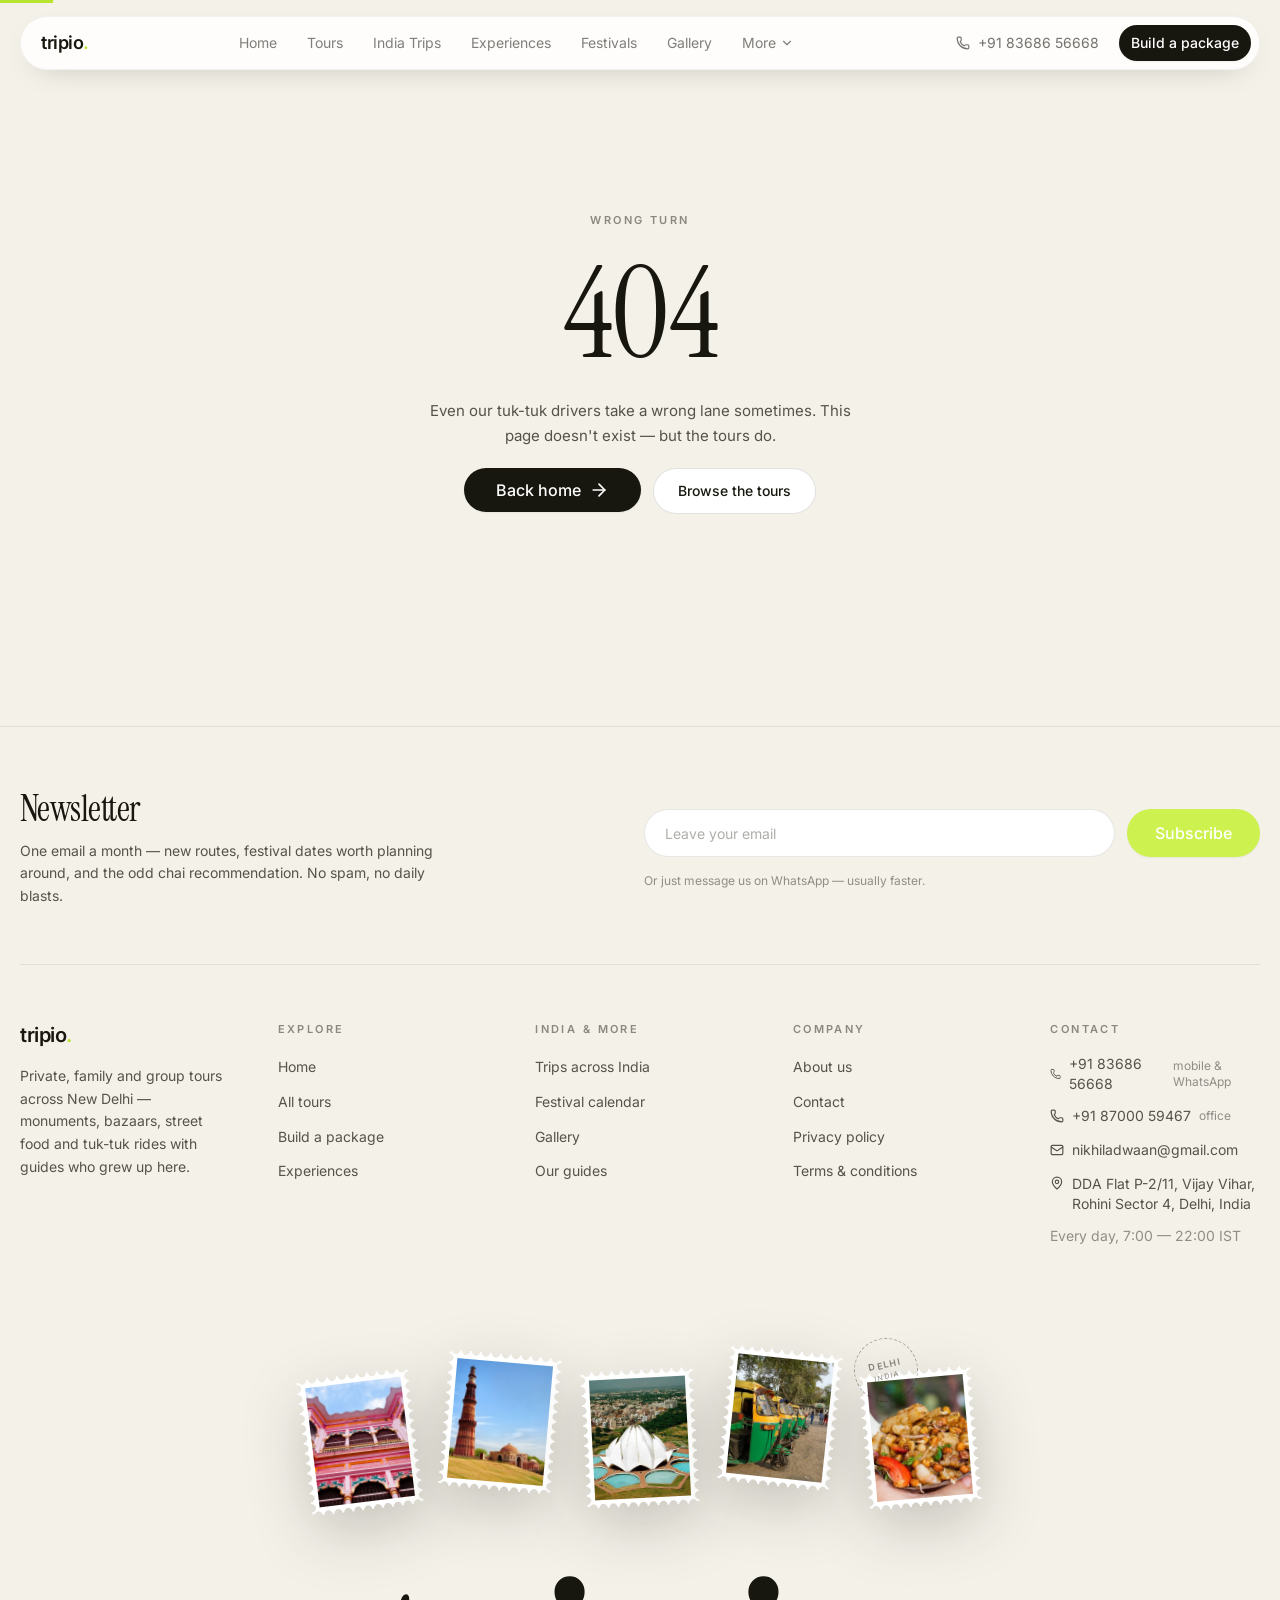
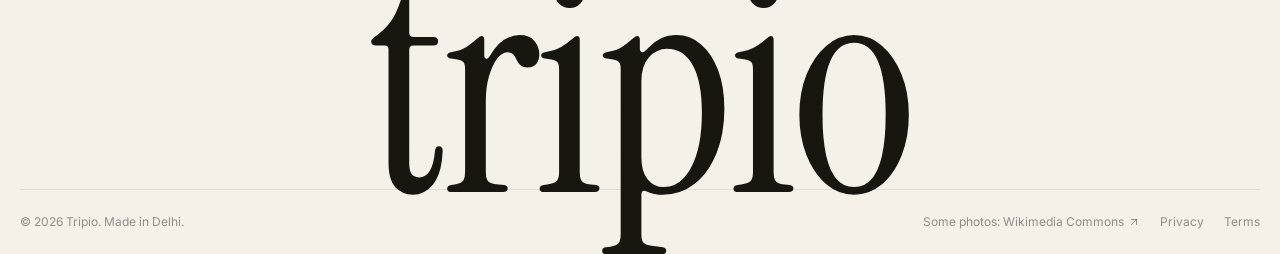
==== index.html @ 0447c82b "Deploy 2026-11-09 18:26" ====
<!doctype html>
<html lang="en">
  <head>
    <meta charset="UTF-8" />
    <link rel="icon" href="/favicon.ico" />
    <meta
      name="viewport"
      content="width=device-width, initial-scale=1.0, maximum-scale=1.0, user-scalable=no, viewport-fit=cover"
    />
    <meta name="theme-color" content="#f4f1e9" />
    <meta
      name="description"
      content="Tripio — Delhi tours, walking tours, street food crawls and tuk-tuk rides with local guides. Build your own package and book a guide for New Delhi."
    />
    <title>Tripio — Delhi Tours, Guides & Tuk-Tuk Rides</title>
    <script type="module" crossorigin src="/assets/index-ZAX_zfXi.js"></script>
    <link rel="stylesheet" crossorigin href="/assets/index-BX2Y0q62.css">
  </head>
  <body>
    <div id="root"></div>
  </body>
</html>
---- assets/index-BX2Y0q62.css ----
@font-face{font-family:Instrument Serif;font-style:normal;font-display:swap;font-weight:400;src:url(/assets/instrument-serif-latin-ext-400-normal-C2je3j2s.woff2)format("woff2"),url(/assets/instrument-serif-latin-ext-400-normal-CFCUzsTy.woff)format("woff");unicode-range:U+100-2BA,U+2BD-2C5,U+2C7-2CC,U+2CE-2D7,U+2DD-2FF,U+304,U+308,U+329,U+1D00-1DBF,U+1E00-1E9F,U+1EF2-1EFF,U+2020,U+20A0-20AB,U+20AD-20C0,U+2113,U+2C60-2C7F,U+A720-A7FF}@font-face{font-family:Instrument Serif;font-style:normal;font-display:swap;font-weight:400;src:url(/assets/instrument-serif-latin-400-normal-DnYpCC2O.woff2)format("woff2"),url(/assets/instrument-serif-latin-400-normal-BVbkICAY.woff)format("woff");unicode-range:U+??,U+131,U+152-153,U+2BB-2BC,U+2C6,U+2DA,U+2DC,U+304,U+308,U+329,U+2000-206F,U+20AC,U+2122,U+2191,U+2193,U+2212,U+2215,U+FEFF,U+FFFD}@font-face{font-family:Instrument Serif;font-style:italic;font-display:swap;font-weight:400;src:url(/assets/instrument-serif-latin-ext-400-italic-C9HzH3YL.woff2)format("woff2"),url(/assets/instrument-serif-latin-ext-400-italic-D7-lnxEk.woff)format("woff");unicode-range:U+100-2BA,U+2BD-2C5,U+2C7-2CC,U+2CE-2D7,U+2DD-2FF,U+304,U+308,U+329,U+1D00-1DBF,U+1E00-1E9F,U+1EF2-1EFF,U+2020,U+20A0-20AB,U+20AD-20C0,U+2113,U+2C60-2C7F,U+A720-A7FF}@font-face{font-family:Instrument Serif;font-style:italic;font-display:swap;font-weight:400;src:url(/assets/instrument-serif-latin-400-italic-DKMiL14s.woff2)format("woff2"),url(/assets/instrument-serif-latin-400-italic-u__WvvIK.woff)format("woff");unicode-range:U+??,U+131,U+152-153,U+2BB-2BC,U+2C6,U+2DA,U+2DC,U+304,U+308,U+329,U+2000-206F,U+20AC,U+2122,U+2191,U+2193,U+2212,U+2215,U+FEFF,U+FFFD}@font-face{font-family:Inter Variable;font-style:normal;font-display:swap;font-weight:100 900;src:url(/assets/inter-cyrillic-ext-wght-normal-BOeWTOD4.woff2)format("woff2-variations");unicode-range:U+460-52F,U+1C80-1C8A,U+20B4,U+2DE0-2DFF,U+A640-A69F,U+FE2E-FE2F}@font-face{font-family:Inter Variable;font-style:normal;font-display:swap;font-weight:100 900;src:url(/assets/inter-cyrillic-wght-normal-DqGufNeO.woff2)format("woff2-variations");unicode-range:U+301,U+400-45F,U+490-491,U+4B0-4B1,U+2116}@font-face{font-family:Inter Variable;font-style:normal;font-display:swap;font-weight:100 900;src:url(/assets/inter-greek-ext-wght-normal-DlzME5K_.woff2)format("woff2-variations");unicode-range:U+1F??}@font-face{font-family:Inter Variable;font-style:normal;font-display:swap;font-weight:100 900;src:url(/assets/inter-greek-wght-normal-CkhJZR-_.woff2)format("woff2-variations");unicode-range:U+370-377,U+37A-37F,U+384-38A,U+38C,U+38E-3A1,U+3A3-3FF}@font-face{font-family:Inter Variable;font-style:normal;font-display:swap;font-weight:100 900;src:url(/assets/inter-vietnamese-wght-normal-CBcvBZtf.woff2)format("woff2-variations");unicode-range:U+102-103,U+110-111,U+128-129,U+168-169,U+1A0-1A1,U+1AF-1B0,U+300-301,U+303-304,U+308-309,U+323,U+329,U+1EA0-1EF9,U+20AB}@font-face{font-family:Inter Variable;font-style:normal;font-display:swap;font-weight:100 900;src:url(/assets/inter-latin-ext-wght-normal-DO1Apj_S.woff2)format("woff2-variations");unicode-range:U+100-2BA,U+2BD-2C5,U+2C7-2CC,U+2CE-2D7,U+2DD-2FF,U+304,U+308,U+329,U+1D00-1DBF,U+1E00-1E9F,U+1EF2-1EFF,U+2020,U+20A0-20AB,U+20AD-20C0,U+2113,U+2C60-2C7F,U+A720-A7FF}@font-face{font-family:Inter Variable;font-style:normal;font-display:swap;font-weight:100 900;src:url(/assets/inter-latin-wght-normal-Dx4kXJAl.woff2)format("woff2-variations");unicode-range:U+??,U+131,U+152-153,U+2BB-2BC,U+2C6,U+2DA,U+2DC,U+304,U+308,U+329,U+2000-206F,U+20AC,U+2122,U+2191,U+2193,U+2212,U+2215,U+FEFF,U+FFFD}@layer properties{@supports (((-webkit-hyphens:none)) and (not (margin-trim:inline))) or ((-moz-orient:inline) and (not (color:rgb(from red r g b)))){*,:before,:after,::backdrop{--tw-translate-x:0;--tw-translate-y:0;--tw-translate-z:0;--tw-scale-x:1;--tw-scale-y:1;--tw-scale-z:1;--tw-rotate-x:initial;--tw-rotate-y:initial;--tw-rotate-z:initial;--tw-skew-x:initial;--tw-skew-y:initial;--tw-scroll-snap-strictness:proximity;--tw-divide-y-reverse:0;--tw-border-style:solid;--tw-gradient-position:initial;--tw-gradient-from:#0000;--tw-gradient-via:#0000;--tw-gradient-to:#0000;--tw-gradient-stops:initial;--tw-gradient-via-stops:initial;--tw-gradient-from-position:0%;--tw-gradient-via-position:50%;--tw-gradient-to-position:100%;--tw-leading:initial;--tw-font-weight:initial;--tw-tracking:initial;--tw-ordinal:initial;--tw-slashed-zero:initial;--tw-numeric-figure:initial;--tw-numeric-spacing:initial;--tw-numeric-fraction:initial;--tw-shadow:0 0 #0000;--tw-shadow-color:initial;--tw-shadow-alpha:100%;--tw-inset-shadow:0 0 #0000;--tw-inset-shadow-color:initial;--tw-inset-shadow-alpha:100%;--tw-ring-color:initial;--tw-ring-shadow:0 0 #0000;--tw-inset-ring-color:initial;--tw-inset-ring-shadow:0 0 #0000;--tw-ring-inset:initial;--tw-ring-offset-width:0px;--tw-ring-offset-color:#fff;--tw-ring-offset-shadow:0 0 #0000;--tw-outline-style:solid;--tw-blur:initial;--tw-brightness:initial;--tw-contrast:initial;--tw-grayscale:initial;--tw-hue-rotate:initial;--tw-invert:initial;--tw-opacity:initial;--tw-saturate:initial;--tw-sepia:initial;--tw-drop-shadow:initial;--tw-drop-shadow-color:initial;--tw-drop-shadow-alpha:100%;--tw-drop-shadow-size:initial;--tw-backdrop-blur:initial;--tw-backdrop-brightness:initial;--tw-backdrop-contrast:initial;--tw-backdrop-grayscale:initial;--tw-backdrop-hue-rotate:initial;--tw-backdrop-invert:initial;--tw-backdrop-opacity:initial;--tw-backdrop-saturate:initial;--tw-backdrop-sepia:initial;--tw-duration:initial;--tw-ease:initial;--tw-text-shadow-color:initial;--tw-text-shadow-alpha:100%}}}@layer theme{:root,:host{--font-sans:"Inter Variable", Inter, ui-sans-serif, system-ui, sans-serif;--font-mono:ui-monospace, SFMono-Regular, Menlo, Monaco, Consolas, "Liberation Mono", "Courier New", monospace;--color-red-500:oklch(63.7% .237 25.331);--color-black:#000;--color-white:#fff;--spacing:.25rem;--container-xs:20rem;--container-sm:24rem;--container-md:28rem;--container-xl:36rem;--container-2xl:42rem;--container-3xl:48rem;--container-4xl:56rem;--container-5xl:64rem;--container-6xl:72rem;--container-7xl:80rem;--text-xs:.75rem;--text-xs--line-height:calc(1 / .75);--text-sm:.875rem;--text-sm--line-height:calc(1.25 / .875);--text-base:1rem;--text-base--line-height:calc(1.5 / 1);--text-lg:1.125rem;--text-lg--line-height:calc(1.75 / 1.125);--text-xl:1.25rem;--text-xl--line-height:calc(1.75 / 1.25);--text-2xl:1.5rem;--text-2xl--line-height:calc(2 / 1.5);--text-3xl:1.875rem;--text-3xl--line-height:calc(2.25 / 1.875);--text-4xl:2.25rem;--text-4xl--line-height:calc(2.5 / 2.25);--text-5xl:3rem;--text-5xl--line-height:1;--text-6xl:3.75rem;--text-6xl--line-height:1;--font-weight-medium:500;--font-weight-semibold:600;--font-weight-bold:700;--tracking-tight:-.025em;--tracking-wide:.025em;--tracking-wider:.05em;--tracking-widest:.1em;--leading-tight:1.25;--leading-snug:1.375;--leading-relaxed:1.625;--radius-sm:.25rem;--radius-md:.375rem;--radius-lg:.5rem;--radius-xl:.75rem;--radius-2xl:1rem;--radius-3xl:1.5rem;--drop-shadow-sm:0 1px 2px #00000026;--ease-out:cubic-bezier(0, 0, .2, 1);--animate-spin:spin 1s linear infinite;--blur-sm:8px;--blur-md:12px;--default-transition-duration:.15s;--default-transition-timing-function:cubic-bezier(.4, 0, .2, 1);--default-font-family:var(--font-sans);--default-mono-font-family:var(--font-mono);--font-display:"Instrument Serif", "Iowan Old Style", Georgia, serif;--color-cream:#f4f1e9;--color-sage:#e7ebd5;--color-sage-deep:#dbe3c2;--color-ink:#17160f;--color-ink-soft:#55534a;--color-background:#fff;--color-foreground:#17160f;--color-primary:#17160f;--color-primary-foreground:#fdfcf8;--color-secondary:#efece1;--color-secondary-foreground:#17160f;--color-destructive:#e5484d;--color-ring:#17160f;--color-smooth-900:#2b2a22;--color-brand:#cdf14f;--color-brand-secondary:#b7e42f;--color-amber:#f2b53c;--color-amber-fg:#241c05;--color-amber-hover:#e5a726;--color-blue:#4c7df0;--color-blue-fg:#fff;--color-blue-hover:#3d6ee2;--color-green:#3ea36a;--color-green-fg:#fff;--color-green-hover:#359059;--shadow-card:0 24px 60px -32px #17160f47}}@layer base{*,:after,:before,::backdrop{box-sizing:border-box;border:0 solid;margin:0;padding:0}::file-selector-button{box-sizing:border-box;border:0 solid;margin:0;padding:0}html,:host{-webkit-text-size-adjust:100%;tab-size:4;line-height:1.5;font-family:var(--default-font-family,-apple-system, BlinkMacSystemFont, "Segoe UI", Roboto, "Helvetica Neue", "Noto Sans", Arial, sans-serif, "Apple Color Emoji", "Segoe UI Emoji", "Segoe UI Symbol", "Noto Color Emoji");font-feature-settings:var(--default-font-feature-settings,normal);font-variation-settings:var(--default-font-variation-settings,normal);-webkit-tap-highlight-color:transparent}hr{height:0;color:inherit;border-top-width:1px}abbr:where([title]){-webkit-text-decoration:underline dotted;text-decoration:underline dotted}h1,h2,h3,h4,h5,h6{font-size:inherit;font-weight:inherit}a{color:inherit;-webkit-text-decoration:inherit;-webkit-text-decoration:inherit;-webkit-text-decoration:inherit;-webkit-text-decoration:inherit;text-decoration:inherit}b,strong{font-weight:bolder}code,kbd,samp,pre{font-family:var(--default-mono-font-family,ui-monospace, SFMono-Regular, Menlo, Monaco, Consolas, "Liberation Mono", "Courier New", monospace);font-feature-settings:var(--default-mono-font-feature-settings,normal);font-variation-settings:var(--default-mono-font-variation-settings,normal);font-size:1em}small{font-size:80%}sub,sup{vertical-align:baseline;font-size:75%;line-height:0;position:relative}sub{bottom:-.25em}sup{top:-.5em}table{text-indent:0;border-color:inherit;border-collapse:collapse}:-moz-focusring:where(:not(iframe)){outline:auto}progress{vertical-align:baseline}summary{display:list-item}ol,ul,menu{list-style:none}img,svg,video,canvas,audio,iframe,embed,object{vertical-align:middle;display:block}img,video{max-width:100%;height:auto}button,input,select,optgroup,textarea{font:inherit;font-feature-settings:inherit;font-variation-settings:inherit;letter-spacing:inherit;color:inherit;opacity:1;background-color:#0000;border-radius:0}::file-selector-button{font:inherit;font-feature-settings:inherit;font-variation-settings:inherit;letter-spacing:inherit;color:inherit;opacity:1;background-color:#0000;border-radius:0}:where(select:is([multiple],[size])) optgroup{font-weight:bolder}:where(select:is([multiple],[size])) optgroup option{padding-inline-start:20px}::file-selector-button{margin-inline-end:4px}::placeholder{opacity:1}@supports (not ((-webkit-appearance:-apple-pay-button))) or (contain-intrinsic-size:1px){::placeholder{color:currentColor}@supports (color:color-mix(in lab, red, red)){::placeholder{color:color-mix(in oklab, currentcolor 50%, transparent)}}}textarea{resize:vertical}::-webkit-search-decoration{-webkit-appearance:none}::-webkit-date-and-time-value{min-height:1lh;text-align:inherit}::-webkit-datetime-edit{display:inline-flex}::-webkit-datetime-edit-fields-wrapper{padding:0}::-webkit-datetime-edit{padding-block:0}::-webkit-datetime-edit-year-field{padding-block:0}::-webkit-datetime-edit-month-field{padding-block:0}::-webkit-datetime-edit-day-field{padding-block:0}::-webkit-datetime-edit-hour-field{padding-block:0}::-webkit-datetime-edit-minute-field{padding-block:0}::-webkit-datetime-edit-second-field{padding-block:0}::-webkit-datetime-edit-millisecond-field{padding-block:0}::-webkit-datetime-edit-meridiem-field{padding-block:0}::-webkit-calendar-picker-indicator{line-height:1}:-moz-ui-invalid{box-shadow:none}button,input:where([type=button],[type=reset],[type=submit]){appearance:button}::file-selector-button{appearance:button}::-webkit-inner-spin-button{height:auto}::-webkit-outer-spin-button{height:auto}[hidden]:where(:not([hidden=until-found])){display:none!important}}@layer components;@layer utilities{.pointer-events-auto{pointer-events:auto}.pointer-events-none{pointer-events:none}.invisible{visibility:hidden}.visible{visibility:visible}.sr-only{clip-path:inset(50%);white-space:nowrap;border-width:0;width:1px;height:1px;margin:-1px;padding:0;position:absolute;overflow:hidden}.absolute{position:absolute}.fixed{position:fixed}.relative{position:relative}.static{position:static}.inset-0{inset:0}.inset-x-0{inset-inline:0}.inset-x-6{inset-inline:calc(var(--spacing) * 6)}.inset-y-0{inset-block:0}.-top-3{top:calc(var(--spacing) * -3)}.-top-4{top:calc(var(--spacing) * -4)}.-top-12{top:calc(var(--spacing) * -12)}.top-0{top:0}.top-1{top:var(--spacing)}.top-1\/2{top:50%}.top-3{top:calc(var(--spacing) * 3)}.top-3\.5{top:calc(var(--spacing) * 3.5)}.top-4{top:calc(var(--spacing) * 4)}.top-5{top:calc(var(--spacing) * 5)}.top-7{top:calc(var(--spacing) * 7)}.top-8{top:calc(var(--spacing) * 8)}.top-full{top:100%}.-right-2{right:calc(var(--spacing) * -2)}.-right-3{right:calc(var(--spacing) * -3)}.-right-6{right:calc(var(--spacing) * -6)}.right-0{right:0}.right-3{right:calc(var(--spacing) * 3)}.right-3\.5{right:calc(var(--spacing) * 3.5)}.right-4{right:calc(var(--spacing) * 4)}.right-5{right:calc(var(--spacing) * 5)}.right-6{right:calc(var(--spacing) * 6)}.right-10{right:calc(var(--spacing) * 10)}.right-\[6\%\]{right:6%}.-bottom-10{bottom:calc(var(--spacing) * -10)}.-bottom-\[0\.18em\]{bottom:-.18em}.bottom-0{bottom:0}.bottom-3{bottom:calc(var(--spacing) * 3)}.bottom-3\.5{bottom:calc(var(--spacing) * 3.5)}.bottom-4{bottom:calc(var(--spacing) * 4)}.bottom-5{bottom:calc(var(--spacing) * 5)}.bottom-6{bottom:calc(var(--spacing) * 6)}.bottom-10{bottom:calc(var(--spacing) * 10)}.bottom-16{bottom:calc(var(--spacing) * 16)}.bottom-24{bottom:calc(var(--spacing) * 24)}.-left-2{left:calc(var(--spacing) * -2)}.-left-\[26px\]{left:-26px}.left-0{left:0}.left-1\/2{left:50%}.left-3{left:calc(var(--spacing) * 3)}.left-3\.5{left:calc(var(--spacing) * 3.5)}.left-4{left:calc(var(--spacing) * 4)}.left-5{left:calc(var(--spacing) * 5)}.left-6{left:calc(var(--spacing) * 6)}.-z-10{z-index:calc(10 * -1)}.z-10{z-index:10}.z-20{z-index:20}.z-30{z-index:30}.z-40{z-index:40}.z-50{z-index:50}.z-\[60\]{z-index:60}.z-\[70\]{z-index:70}.col-span-3{grid-column:span 3/span 3}.container{width:100%}@media (width>=30rem){.container{max-width:30rem}}@media (width>=40rem){.container{max-width:40rem}}@media (width>=48rem){.container{max-width:48rem}}@media (width>=64rem){.container{max-width:64rem}}@media (width>=80rem){.container{max-width:80rem}}@media (width>=96rem){.container{max-width:96rem}}.-mx-3{margin-inline:calc(var(--spacing) * -3)}.-mx-5{margin-inline:calc(var(--spacing) * -5)}.mx-auto{margin-inline:auto}.-mt-4{margin-top:calc(var(--spacing) * -4)}.mt-0\.5{margin-top:calc(var(--spacing) * .5)}.mt-1{margin-top:var(--spacing)}.mt-1\.5{margin-top:calc(var(--spacing) * 1.5)}.mt-2{margin-top:calc(var(--spacing) * 2)}.mt-2\.5{margin-top:calc(var(--spacing) * 2.5)}.mt-3{margin-top:calc(var(--spacing) * 3)}.mt-4{margin-top:calc(var(--spacing) * 4)}.mt-5{margin-top:calc(var(--spacing) * 5)}.mt-6{margin-top:calc(var(--spacing) * 6)}.mt-7{margin-top:calc(var(--spacing) * 7)}.mt-8{margin-top:calc(var(--spacing) * 8)}.mt-10{margin-top:calc(var(--spacing) * 10)}.mt-12{margin-top:calc(var(--spacing) * 12)}.mt-14{margin-top:calc(var(--spacing) * 14)}.mt-20{margin-top:calc(var(--spacing) * 20)}.mt-24{margin-top:calc(var(--spacing) * 24)}.mt-auto{margin-top:auto}.mr-2{margin-right:calc(var(--spacing) * 2)}.-mb-\[0\.18em\]{margin-bottom:-.18em}.mb-5{margin-bottom:calc(var(--spacing) * 5)}.mb-10{margin-bottom:calc(var(--spacing) * 10)}.mb-12{margin-bottom:calc(var(--spacing) * 12)}.ml-1\.5{margin-left:calc(var(--spacing) * 1.5)}.ml-2{margin-left:calc(var(--spacing) * 2)}.block{display:block}.flex{display:flex}.grid{display:grid}.hidden{display:none}.inline{display:inline}.inline-block{display:inline-block}.inline-flex{display:inline-flex}.table{display:table}.aspect-\[3\/4\]{aspect-ratio:3/4}.aspect-\[4\/3\]{aspect-ratio:4/3}.aspect-\[4\/5\]{aspect-ratio:4/5}.aspect-\[16\/9\]{aspect-ratio:16/9}.aspect-\[16\/10\]{aspect-ratio:16/10}.aspect-square{aspect-ratio:1}.size-2\.5{width:calc(var(--spacing) * 2.5);height:calc(var(--spacing) * 2.5)}.size-3{width:calc(var(--spacing) * 3);height:calc(var(--spacing) * 3)}.size-3\.5{width:calc(var(--spacing) * 3.5);height:calc(var(--spacing) * 3.5)}.size-4{width:calc(var(--spacing) * 4);height:calc(var(--spacing) * 4)}.size-5{width:calc(var(--spacing) * 5);height:calc(var(--spacing) * 5)}.size-6{width:calc(var(--spacing) * 6);height:calc(var(--spacing) * 6)}.size-8{width:calc(var(--spacing) * 8);height:calc(var(--spacing) * 8)}.size-9{width:calc(var(--spacing) * 9);height:calc(var(--spacing) * 9)}.size-10{width:calc(var(--spacing) * 10);height:calc(var(--spacing) * 10)}.size-11{width:calc(var(--spacing) * 11);height:calc(var(--spacing) * 11)}.size-12{width:calc(var(--spacing) * 12);height:calc(var(--spacing) * 12)}.size-14{width:calc(var(--spacing) * 14);height:calc(var(--spacing) * 14)}.size-16{width:calc(var(--spacing) * 16);height:calc(var(--spacing) * 16)}.size-\[1em\]{width:1em;height:1em}.h-2\.5{height:calc(var(--spacing) * 2.5)}.h-7{height:calc(var(--spacing) * 7)}.h-8{height:calc(var(--spacing) * 8)}.h-9{height:calc(var(--spacing) * 9)}.h-10{height:calc(var(--spacing) * 10)}.h-11{height:calc(var(--spacing) * 11)}.h-12{height:calc(var(--spacing) * 12)}.h-20{height:calc(var(--spacing) * 20)}.h-24{height:calc(var(--spacing) * 24)}.h-\[0\.32em\]{height:.32em}.h-\[3px\]{height:3px}.h-\[62vh\]{height:62vh}.h-\[78vh\]{height:78vh}.h-\[94\%\]{height:94%}.h-\[220px\]{height:220px}.h-\[320px\]{height:320px}.h-\[340px\]{height:340px}.h-\[360px\]{height:360px}.h-\[420px\]{height:420px}.h-\[520px\]{height:520px}.h-full{height:100%}.max-h-\[76vh\]{max-height:76vh}.max-h-full{max-height:100%}.min-h-0{min-height:0}.min-h-\[70vh\]{min-height:70vh}.min-h-\[110px\]{min-height:110px}.min-h-\[220px\]{min-height:220px}.min-h-\[240px\]{min-height:240px}.min-h-\[250px\]{min-height:250px}.min-h-\[320px\]{min-height:320px}.min-h-\[420px\]{min-height:420px}.min-h-\[440px\]{min-height:440px}.min-h-\[520px\]{min-height:520px}.min-h-screen{min-height:100vh}.w-2\.5{width:calc(var(--spacing) * 2.5)}.w-6{width:calc(var(--spacing) * 6)}.w-9{width:calc(var(--spacing) * 9)}.w-10{width:calc(var(--spacing) * 10)}.w-14{width:calc(var(--spacing) * 14)}.w-28{width:calc(var(--spacing) * 28)}.w-32{width:calc(var(--spacing) * 32)}.w-40{width:calc(var(--spacing) * 40)}.w-52{width:calc(var(--spacing) * 52)}.w-56{width:calc(var(--spacing) * 56)}.w-64{width:calc(var(--spacing) * 64)}.w-72{width:calc(var(--spacing) * 72)}.w-\[94\%\]{width:94%}.w-\[97\%\]{width:97%}.w-\[152px\]{width:152px}.w-\[168px\]{width:168px}.w-\[280px\]{width:280px}.w-\[620px\]{width:620px}.w-full{width:100%}.max-w-2xl{max-width:var(--container-2xl)}.max-w-3xl{max-width:var(--container-3xl)}.max-w-4xl{max-width:var(--container-4xl)}.max-w-5xl{max-width:var(--container-5xl)}.max-w-6xl{max-width:var(--container-6xl)}.max-w-7xl{max-width:var(--container-7xl)}.max-w-\[16rem\]{max-width:16rem}.max-w-\[90vw\]{max-width:90vw}.max-w-\[520px\]{max-width:520px}.max-w-md{max-width:var(--container-md)}.max-w-none{max-width:none}.max-w-sm{max-width:var(--container-sm)}.max-w-xl{max-width:var(--container-xl)}.max-w-xs{max-width:var(--container-xs)}.min-w-0{min-width:0}.flex-1{flex:1}.flex-shrink{flex-shrink:1}.shrink-0{flex-shrink:0}.origin-left{transform-origin:0}.-translate-x-1{--tw-translate-x:calc(var(--spacing) * -1);translate:var(--tw-translate-x) var(--tw-translate-y)}.-translate-x-1\/2{--tw-translate-x:calc(calc(1 / 2 * 100%) * -1);translate:var(--tw-translate-x) var(--tw-translate-y)}.-translate-x-8{--tw-translate-x:calc(var(--spacing) * -8);translate:var(--tw-translate-x) var(--tw-translate-y)}.translate-x-1{--tw-translate-x:var(--spacing);translate:var(--tw-translate-x) var(--tw-translate-y)}.translate-x-8{--tw-translate-x:calc(var(--spacing) * 8);translate:var(--tw-translate-x) var(--tw-translate-y)}.-translate-y-1\/2{--tw-translate-y:calc(calc(1 / 2 * 100%) * -1);translate:var(--tw-translate-x) var(--tw-translate-y)}.-translate-y-3{--tw-translate-y:calc(var(--spacing) * -3);translate:var(--tw-translate-x) var(--tw-translate-y)}.-translate-y-4{--tw-translate-y:calc(var(--spacing) * -4);translate:var(--tw-translate-x) var(--tw-translate-y)}.translate-y-1{--tw-translate-y:var(--spacing);translate:var(--tw-translate-x) var(--tw-translate-y)}.translate-y-2{--tw-translate-y:calc(var(--spacing) * 2);translate:var(--tw-translate-x) var(--tw-translate-y)}.translate-y-6{--tw-translate-y:calc(var(--spacing) * 6);translate:var(--tw-translate-x) var(--tw-translate-y)}.scale-90{--tw-scale-x:90%;--tw-scale-y:90%;--tw-scale-z:90%;scale:var(--tw-scale-x) var(--tw-scale-y)}.scale-95{--tw-scale-x:95%;--tw-scale-y:95%;--tw-scale-z:95%;scale:var(--tw-scale-x) var(--tw-scale-y)}.scale-110{--tw-scale-x:110%;--tw-scale-y:110%;--tw-scale-z:110%;scale:var(--tw-scale-x) var(--tw-scale-y)}.scale-\[1\.02\]{scale:1.02}.-rotate-12{rotate:-12deg}.-rotate-\[3deg\]{rotate:-3deg}.transform{transform:var(--tw-rotate-x,) var(--tw-rotate-y,) var(--tw-rotate-z,) var(--tw-skew-x,) var(--tw-skew-y,)}.animate-spin{animation:var(--animate-spin)}.cursor-grab{cursor:grab}.cursor-pointer{cursor:pointer}.resize{resize:both}.resize-y{resize:vertical}.snap-x{scroll-snap-type:x var(--tw-scroll-snap-strictness)}.snap-mandatory{--tw-scroll-snap-strictness:mandatory}.snap-center{scroll-snap-align:center}.columns-1{columns:1}.break-inside-avoid{break-inside:avoid}.grid-cols-2{grid-template-columns:repeat(2,minmax(0,1fr))}.grid-cols-6{grid-template-columns:repeat(6,minmax(0,1fr))}.grid-cols-\[minmax\(0\,1fr\)\]{grid-template-columns:minmax(0,1fr)}.flex-col{flex-direction:column}.flex-row{flex-direction:row}.flex-wrap{flex-wrap:wrap}.place-items-center{place-items:center}.items-baseline{align-items:baseline}.items-center{align-items:center}.items-end{align-items:flex-end}.items-start{align-items:flex-start}.justify-between{justify-content:space-between}.justify-center{justify-content:center}.justify-end{justify-content:flex-end}.justify-start{justify-content:flex-start}.gap-0{gap:0}.gap-0\.5{gap:calc(var(--spacing) * .5)}.gap-1{gap:var(--spacing)}.gap-1\.5{gap:calc(var(--spacing) * 1.5)}.gap-2{gap:calc(var(--spacing) * 2)}.gap-2\.5{gap:calc(var(--spacing) * 2.5)}.gap-3{gap:calc(var(--spacing) * 3)}.gap-3\.5{gap:calc(var(--spacing) * 3.5)}.gap-4{gap:calc(var(--spacing) * 4)}.gap-5{gap:calc(var(--spacing) * 5)}.gap-6{gap:calc(var(--spacing) * 6)}.gap-8{gap:calc(var(--spacing) * 8)}.gap-10{gap:calc(var(--spacing) * 10)}.gap-12{gap:calc(var(--spacing) * 12)}.gap-14{gap:calc(var(--spacing) * 14)}.gap-x-5{column-gap:calc(var(--spacing) * 5)}.gap-y-3{row-gap:calc(var(--spacing) * 3)}:where(.divide-y>:not(:last-child)){--tw-divide-y-reverse:0;border-bottom-style:var(--tw-border-style);border-top-style:var(--tw-border-style);border-top-width:calc(1px * var(--tw-divide-y-reverse));border-bottom-width:calc(1px * calc(1 - var(--tw-divide-y-reverse)))}:where(.divide-ink\/8>:not(:last-child)){border-color:#17160f14}@supports (color:color-mix(in lab, red, red)){:where(.divide-ink\/8>:not(:last-child)){border-color:color-mix(in oklab, var(--color-ink) 8%, transparent)}}.self-center{align-self:center}.truncate{text-overflow:ellipsis;white-space:nowrap;overflow:hidden}.overflow-hidden{overflow:hidden}.overflow-visible{overflow:visible}.overflow-x-auto{overflow-x:auto}.overflow-y-auto{overflow-y:auto}.rounded-2xl{border-radius:var(--radius-2xl)}.rounded-3xl{border-radius:var(--radius-3xl)}.rounded-\[28px\]{border-radius:28px}.rounded-\[32px\]{border-radius:32px}.rounded-\[36px\]{border-radius:36px}.rounded-full{border-radius:2147483647px}.rounded-full\!{border-radius:2147483647px!important}.rounded-lg{border-radius:var(--radius-lg)}.rounded-md{border-radius:var(--radius-md)}.rounded-none\!{border-radius:0!important}.rounded-sm{border-radius:var(--radius-sm)}.rounded-xl{border-radius:var(--radius-xl)}.rounded-t-md{border-top-left-radius:var(--radius-md);border-top-right-radius:var(--radius-md)}.border{border-style:var(--tw-border-style);border-width:1px}.border-4{border-style:var(--tw-border-style);border-width:4px}.border-\[0\.5px\]{border-style:var(--tw-border-style);border-width:.5px}.border-\[1\.5px\]{border-style:var(--tw-border-style);border-width:1.5px}.border-\[5px\]{border-style:var(--tw-border-style);border-width:5px}.border-y{border-block-style:var(--tw-border-style);border-block-width:1px}.border-t{border-top-style:var(--tw-border-style);border-top-width:1px}.border-b{border-bottom-style:var(--tw-border-style);border-bottom-width:1px}.border-l{border-left-style:var(--tw-border-style);border-left-width:1px}.border-dashed{--tw-border-style:dashed;border-style:dashed}.border-amber\/40{border-color:#f2b53c66}@supports (color:color-mix(in lab, red, red)){.border-amber\/40{border-color:color-mix(in oklab, var(--color-amber) 40%, transparent)}}.border-amber\/50{border-color:#f2b53c80}@supports (color:color-mix(in lab, red, red)){.border-amber\/50{border-color:color-mix(in oklab, var(--color-amber) 50%, transparent)}}.border-brand-secondary{border-color:var(--color-brand-secondary)}.border-brand-secondary\/40{border-color:#b7e42f66}@supports (color:color-mix(in lab, red, red)){.border-brand-secondary\/40{border-color:color-mix(in oklab, var(--color-brand-secondary) 40%, transparent)}}.border-brand-secondary\/50{border-color:#b7e42f80}@supports (color:color-mix(in lab, red, red)){.border-brand-secondary\/50{border-color:color-mix(in oklab, var(--color-brand-secondary) 50%, transparent)}}.border-cream{border-color:var(--color-cream)}.border-destructive\/30{border-color:#e5484d4d}@supports (color:color-mix(in lab, red, red)){.border-destructive\/30{border-color:color-mix(in oklab, var(--color-destructive) 30%, transparent)}}.border-foreground\/10{border-color:#17160f1a}@supports (color:color-mix(in lab, red, red)){.border-foreground\/10{border-color:color-mix(in oklab, var(--color-foreground) 10%, transparent)}}.border-ink{border-color:var(--color-ink)}.border-ink\/5{border-color:#17160f0d}@supports (color:color-mix(in lab, red, red)){.border-ink\/5{border-color:color-mix(in oklab, var(--color-ink) 5%, transparent)}}.border-ink\/6{border-color:#17160f0f}@supports (color:color-mix(in lab, red, red)){.border-ink\/6{border-color:color-mix(in oklab, var(--color-ink) 6%, transparent)}}.border-ink\/8{border-color:#17160f14}@supports (color:color-mix(in lab, red, red)){.border-ink\/8{border-color:color-mix(in oklab, var(--color-ink) 8%, transparent)}}.border-ink\/10{border-color:#17160f1a}@supports (color:color-mix(in lab, red, red)){.border-ink\/10{border-color:color-mix(in oklab, var(--color-ink) 10%, transparent)}}.border-ink\/12{border-color:#17160f1f}@supports (color:color-mix(in lab, red, red)){.border-ink\/12{border-color:color-mix(in oklab, var(--color-ink) 12%, transparent)}}.border-ink\/15{border-color:#17160f26}@supports (color:color-mix(in lab, red, red)){.border-ink\/15{border-color:color-mix(in oklab, var(--color-ink) 15%, transparent)}}.border-ink\/35{border-color:#17160f59}@supports (color:color-mix(in lab, red, red)){.border-ink\/35{border-color:color-mix(in oklab, var(--color-ink) 35%, transparent)}}.border-transparent{border-color:#0000}.border-white{border-color:var(--color-white)}.border-white\/25{border-color:#ffffff40}@supports (color:color-mix(in lab, red, red)){.border-white\/25{border-color:color-mix(in oklab, var(--color-white) 25%, transparent)}}.border-white\/30{border-color:#ffffff4d}@supports (color:color-mix(in lab, red, red)){.border-white\/30{border-color:color-mix(in oklab, var(--color-white) 30%, transparent)}}.border-white\/80{border-color:#fffc}@supports (color:color-mix(in lab, red, red)){.border-white\/80{border-color:color-mix(in oklab, var(--color-white) 80%, transparent)}}.border-white\/90{border-color:#ffffffe6}@supports (color:color-mix(in lab, red, red)){.border-white\/90{border-color:color-mix(in oklab, var(--color-white) 90%, transparent)}}.bg-\[color-mix\(in_oklab\,var\(--btn\,var\(--color-foreground\)\)_12\%\,transparent\)\]{background-color:var(--btn,#17160f)}@supports (color:color-mix(in lab, red, red)){.bg-\[color-mix\(in_oklab\,var\(--btn\,var\(--color-foreground\)\)_12\%\,transparent\)\]{background-color:color-mix(in oklab,var(--btn,var(--color-foreground)) 12%,transparent)}}.bg-\[var\(--btn\,var\(--color-foreground\)\)\]{background-color:var(--btn,var(--color-foreground))}.bg-amber\/12{background-color:#f2b53c1f}@supports (color:color-mix(in lab, red, red)){.bg-amber\/12{background-color:color-mix(in oklab, var(--color-amber) 12%, transparent)}}.bg-amber\/15{background-color:#f2b53c26}@supports (color:color-mix(in lab, red, red)){.bg-amber\/15{background-color:color-mix(in oklab, var(--color-amber) 15%, transparent)}}.bg-amber\/80{background-color:#f2b53ccc}@supports (color:color-mix(in lab, red, red)){.bg-amber\/80{background-color:color-mix(in oklab, var(--color-amber) 80%, transparent)}}.bg-background{background-color:var(--color-background)}.bg-brand{background-color:var(--color-brand)}.bg-brand-secondary{background-color:var(--color-brand-secondary)}.bg-brand\/20{background-color:#cdf14f33}@supports (color:color-mix(in lab, red, red)){.bg-brand\/20{background-color:color-mix(in oklab, var(--color-brand) 20%, transparent)}}.bg-brand\/25{background-color:#cdf14f40}@supports (color:color-mix(in lab, red, red)){.bg-brand\/25{background-color:color-mix(in oklab, var(--color-brand) 25%, transparent)}}.bg-brand\/30{background-color:#cdf14f4d}@supports (color:color-mix(in lab, red, red)){.bg-brand\/30{background-color:color-mix(in oklab, var(--color-brand) 30%, transparent)}}.bg-brand\/35{background-color:#cdf14f59}@supports (color:color-mix(in lab, red, red)){.bg-brand\/35{background-color:color-mix(in oklab, var(--color-brand) 35%, transparent)}}.bg-cream{background-color:var(--color-cream)}.bg-cream\/60{background-color:#f4f1e999}@supports (color:color-mix(in lab, red, red)){.bg-cream\/60{background-color:color-mix(in oklab, var(--color-cream) 60%, transparent)}}.bg-cream\/70{background-color:#f4f1e9b3}@supports (color:color-mix(in lab, red, red)){.bg-cream\/70{background-color:color-mix(in oklab, var(--color-cream) 70%, transparent)}}.bg-destructive\/8{background-color:#e5484d14}@supports (color:color-mix(in lab, red, red)){.bg-destructive\/8{background-color:color-mix(in oklab, var(--color-destructive) 8%, transparent)}}.bg-ink{background-color:var(--color-ink)}.bg-ink\/12{background-color:#17160f1f}@supports (color:color-mix(in lab, red, red)){.bg-ink\/12{background-color:color-mix(in oklab, var(--color-ink) 12%, transparent)}}.bg-ink\/20{background-color:#17160f33}@supports (color:color-mix(in lab, red, red)){.bg-ink\/20{background-color:color-mix(in oklab, var(--color-ink) 20%, transparent)}}.bg-ink\/90{background-color:#17160fe6}@supports (color:color-mix(in lab, red, red)){.bg-ink\/90{background-color:color-mix(in oklab, var(--color-ink) 90%, transparent)}}.bg-primary{background-color:var(--color-primary)}.bg-sage{background-color:var(--color-sage)}.bg-sage-deep{background-color:var(--color-sage-deep)}.bg-secondary{background-color:var(--color-secondary)}.bg-white{background-color:var(--color-white)}.bg-white\/10{background-color:#ffffff1a}@supports (color:color-mix(in lab, red, red)){.bg-white\/10{background-color:color-mix(in oklab, var(--color-white) 10%, transparent)}}.bg-white\/15{background-color:#ffffff26}@supports (color:color-mix(in lab, red, red)){.bg-white\/15{background-color:color-mix(in oklab, var(--color-white) 15%, transparent)}}.bg-white\/55{background-color:#ffffff8c}@supports (color:color-mix(in lab, red, red)){.bg-white\/55{background-color:color-mix(in oklab, var(--color-white) 55%, transparent)}}.bg-white\/70{background-color:#ffffffb3}@supports (color:color-mix(in lab, red, red)){.bg-white\/70{background-color:color-mix(in oklab, var(--color-white) 70%, transparent)}}.bg-white\/85{background-color:#ffffffd9}@supports (color:color-mix(in lab, red, red)){.bg-white\/85{background-color:color-mix(in oklab, var(--color-white) 85%, transparent)}}.bg-white\/90{background-color:#ffffffe6}@supports (color:color-mix(in lab, red, red)){.bg-white\/90{background-color:color-mix(in oklab, var(--color-white) 90%, transparent)}}.bg-white\/95{background-color:#fffffff2}@supports (color:color-mix(in lab, red, red)){.bg-white\/95{background-color:color-mix(in oklab, var(--color-white) 95%, transparent)}}.bg-gradient-to-b{--tw-gradient-position:to bottom in oklab;background-image:linear-gradient(var(--tw-gradient-stops))}.bg-gradient-to-t{--tw-gradient-position:to top in oklab;background-image:linear-gradient(var(--tw-gradient-stops))}.from-\[\#FD4B4E\]{--tw-gradient-from:#fd4b4e;--tw-gradient-stops:var(--tw-gradient-via-stops,var(--tw-gradient-position), var(--tw-gradient-from) var(--tw-gradient-from-position), var(--tw-gradient-to) var(--tw-gradient-to-position))}.from-\[var\(--btn\,var\(--color-brand\)\)\]{--tw-gradient-from:var(--btn,var(--color-brand));--tw-gradient-stops:var(--tw-gradient-via-stops,var(--tw-gradient-position), var(--tw-gradient-from) var(--tw-gradient-from-position), var(--tw-gradient-to) var(--tw-gradient-to-position))}.from-black\/55{--tw-gradient-from:#0000008c}@supports (color:color-mix(in lab, red, red)){.from-black\/55{--tw-gradient-from:color-mix(in oklab, var(--color-black) 55%, transparent)}}.from-black\/55{--tw-gradient-stops:var(--tw-gradient-via-stops,var(--tw-gradient-position), var(--tw-gradient-from) var(--tw-gradient-from-position), var(--tw-gradient-to) var(--tw-gradient-to-position))}.from-black\/70{--tw-gradient-from:#000000b3}@supports (color:color-mix(in lab, red, red)){.from-black\/70{--tw-gradient-from:color-mix(in oklab, var(--color-black) 70%, transparent)}}.from-black\/70{--tw-gradient-stops:var(--tw-gradient-via-stops,var(--tw-gradient-position), var(--tw-gradient-from) var(--tw-gradient-from-position), var(--tw-gradient-to) var(--tw-gradient-to-position))}.from-ink\/60{--tw-gradient-from:#17160f99}@supports (color:color-mix(in lab, red, red)){.from-ink\/60{--tw-gradient-from:color-mix(in oklab, var(--color-ink) 60%, transparent)}}.from-ink\/60{--tw-gradient-stops:var(--tw-gradient-via-stops,var(--tw-gradient-position), var(--tw-gradient-from) var(--tw-gradient-from-position), var(--tw-gradient-to) var(--tw-gradient-to-position))}.from-ink\/70{--tw-gradient-from:#17160fb3}@supports (color:color-mix(in lab, red, red)){.from-ink\/70{--tw-gradient-from:color-mix(in oklab, var(--color-ink) 70%, transparent)}}.from-ink\/70{--tw-gradient-stops:var(--tw-gradient-via-stops,var(--tw-gradient-position), var(--tw-gradient-from) var(--tw-gradient-from-position), var(--tw-gradient-to) var(--tw-gradient-to-position))}.from-ink\/75{--tw-gradient-from:#17160fbf}@supports (color:color-mix(in lab, red, red)){.from-ink\/75{--tw-gradient-from:color-mix(in oklab, var(--color-ink) 75%, transparent)}}.from-ink\/75{--tw-gradient-stops:var(--tw-gradient-via-stops,var(--tw-gradient-position), var(--tw-gradient-from) var(--tw-gradient-from-position), var(--tw-gradient-to) var(--tw-gradient-to-position))}.from-ink\/80{--tw-gradient-from:#17160fcc}@supports (color:color-mix(in lab, red, red)){.from-ink\/80{--tw-gradient-from:color-mix(in oklab, var(--color-ink) 80%, transparent)}}.from-ink\/80{--tw-gradient-stops:var(--tw-gradient-via-stops,var(--tw-gradient-position), var(--tw-gradient-from) var(--tw-gradient-from-position), var(--tw-gradient-to) var(--tw-gradient-to-position))}.from-ink\/85{--tw-gradient-from:#17160fd9}@supports (color:color-mix(in lab, red, red)){.from-ink\/85{--tw-gradient-from:color-mix(in oklab, var(--color-ink) 85%, transparent)}}.from-ink\/85{--tw-gradient-stops:var(--tw-gradient-via-stops,var(--tw-gradient-position), var(--tw-gradient-from) var(--tw-gradient-from-position), var(--tw-gradient-to) var(--tw-gradient-to-position))}.from-ink\/90{--tw-gradient-from:#17160fe6}@supports (color:color-mix(in lab, red, red)){.from-ink\/90{--tw-gradient-from:color-mix(in oklab, var(--color-ink) 90%, transparent)}}.from-ink\/90{--tw-gradient-stops:var(--tw-gradient-via-stops,var(--tw-gradient-position), var(--tw-gradient-from) var(--tw-gradient-from-position), var(--tw-gradient-to) var(--tw-gradient-to-position))}.via-black\/10{--tw-gradient-via:#0000001a}@supports (color:color-mix(in lab, red, red)){.via-black\/10{--tw-gradient-via:color-mix(in oklab, var(--color-black) 10%, transparent)}}.via-black\/10{--tw-gradient-via-stops:var(--tw-gradient-position), var(--tw-gradient-from) var(--tw-gradient-from-position), var(--tw-gradient-via) var(--tw-gradient-via-position), var(--tw-gradient-to) var(--tw-gradient-to-position);--tw-gradient-stops:var(--tw-gradient-via-stops)}.via-black\/30{--tw-gradient-via:#0000004d}@supports (color:color-mix(in lab, red, red)){.via-black\/30{--tw-gradient-via:color-mix(in oklab, var(--color-black) 30%, transparent)}}.via-black\/30{--tw-gradient-via-stops:var(--tw-gradient-position), var(--tw-gradient-from) var(--tw-gradient-from-position), var(--tw-gradient-via) var(--tw-gradient-via-position), var(--tw-gradient-to) var(--tw-gradient-to-position);--tw-gradient-stops:var(--tw-gradient-via-stops)}.via-ink\/25{--tw-gradient-via:#17160f40}@supports (color:color-mix(in lab, red, red)){.via-ink\/25{--tw-gradient-via:color-mix(in oklab, var(--color-ink) 25%, transparent)}}.via-ink\/25{--tw-gradient-via-stops:var(--tw-gradient-position), var(--tw-gradient-from) var(--tw-gradient-from-position), var(--tw-gradient-via) var(--tw-gradient-via-position), var(--tw-gradient-to) var(--tw-gradient-to-position);--tw-gradient-stops:var(--tw-gradient-via-stops)}.via-ink\/35{--tw-gradient-via:#17160f59}@supports (color:color-mix(in lab, red, red)){.via-ink\/35{--tw-gradient-via:color-mix(in oklab, var(--color-ink) 35%, transparent)}}.via-ink\/35{--tw-gradient-via-stops:var(--tw-gradient-position), var(--tw-gradient-from) var(--tw-gradient-from-position), var(--tw-gradient-via) var(--tw-gradient-via-position), var(--tw-gradient-to) var(--tw-gradient-to-position);--tw-gradient-stops:var(--tw-gradient-via-stops)}.via-ink\/50{--tw-gradient-via:#17160f80}@supports (color:color-mix(in lab, red, red)){.via-ink\/50{--tw-gradient-via:color-mix(in oklab, var(--color-ink) 50%, transparent)}}.via-ink\/50{--tw-gradient-via-stops:var(--tw-gradient-position), var(--tw-gradient-from) var(--tw-gradient-from-position), var(--tw-gradient-via) var(--tw-gradient-via-position), var(--tw-gradient-to) var(--tw-gradient-to-position);--tw-gradient-stops:var(--tw-gradient-via-stops)}.via-ink\/55{--tw-gradient-via:#17160f8c}@supports (color:color-mix(in lab, red, red)){.via-ink\/55{--tw-gradient-via:color-mix(in oklab, var(--color-ink) 55%, transparent)}}.via-ink\/55{--tw-gradient-via-stops:var(--tw-gradient-position), var(--tw-gradient-from) var(--tw-gradient-from-position), var(--tw-gradient-via) var(--tw-gradient-via-position), var(--tw-gradient-to) var(--tw-gradient-to-position);--tw-gradient-stops:var(--tw-gradient-via-stops)}.via-transparent{--tw-gradient-via:transparent;--tw-gradient-via-stops:var(--tw-gradient-position), var(--tw-gradient-from) var(--tw-gradient-from-position), var(--tw-gradient-via) var(--tw-gradient-via-position), var(--tw-gradient-to) var(--tw-gradient-to-position);--tw-gradient-stops:var(--tw-gradient-via-stops)}.to-\[var\(--btn-hover\,var\(--color-brand-secondary\)\)\]{--tw-gradient-to:var(--btn-hover,var(--color-brand-secondary));--tw-gradient-stops:var(--tw-gradient-via-stops,var(--tw-gradient-position), var(--tw-gradient-from) var(--tw-gradient-from-position), var(--tw-gradient-to) var(--tw-gradient-to-position))}.to-black\/50{--tw-gradient-to:#00000080}@supports (color:color-mix(in lab, red, red)){.to-black\/50{--tw-gradient-to:color-mix(in oklab, var(--color-black) 50%, transparent)}}.to-black\/50{--tw-gradient-stops:var(--tw-gradient-via-stops,var(--tw-gradient-position), var(--tw-gradient-from) var(--tw-gradient-from-position), var(--tw-gradient-to) var(--tw-gradient-to-position))}.to-destructive{--tw-gradient-to:var(--color-destructive);--tw-gradient-stops:var(--tw-gradient-via-stops,var(--tw-gradient-position), var(--tw-gradient-from) var(--tw-gradient-from-position), var(--tw-gradient-to) var(--tw-gradient-to-position))}.to-ink\/5{--tw-gradient-to:#17160f0d}@supports (color:color-mix(in lab, red, red)){.to-ink\/5{--tw-gradient-to:color-mix(in oklab, var(--color-ink) 5%, transparent)}}.to-ink\/5{--tw-gradient-stops:var(--tw-gradient-via-stops,var(--tw-gradient-position), var(--tw-gradient-from) var(--tw-gradient-from-position), var(--tw-gradient-to) var(--tw-gradient-to-position))}.to-ink\/10{--tw-gradient-to:#17160f1a}@supports (color:color-mix(in lab, red, red)){.to-ink\/10{--tw-gradient-to:color-mix(in oklab, var(--color-ink) 10%, transparent)}}.to-ink\/10{--tw-gradient-stops:var(--tw-gradient-via-stops,var(--tw-gradient-position), var(--tw-gradient-from) var(--tw-gradient-from-position), var(--tw-gradient-to) var(--tw-gradient-to-position))}.to-ink\/20{--tw-gradient-to:#17160f33}@supports (color:color-mix(in lab, red, red)){.to-ink\/20{--tw-gradient-to:color-mix(in oklab, var(--color-ink) 20%, transparent)}}.to-ink\/20{--tw-gradient-stops:var(--tw-gradient-via-stops,var(--tw-gradient-position), var(--tw-gradient-from) var(--tw-gradient-from-position), var(--tw-gradient-to) var(--tw-gradient-to-position))}.to-ink\/70{--tw-gradient-to:#17160fb3}@supports (color:color-mix(in lab, red, red)){.to-ink\/70{--tw-gradient-to:color-mix(in oklab, var(--color-ink) 70%, transparent)}}.to-ink\/70{--tw-gradient-stops:var(--tw-gradient-via-stops,var(--tw-gradient-position), var(--tw-gradient-from) var(--tw-gradient-from-position), var(--tw-gradient-to) var(--tw-gradient-to-position))}.to-transparent{--tw-gradient-to:transparent;--tw-gradient-stops:var(--tw-gradient-via-stops,var(--tw-gradient-position), var(--tw-gradient-from) var(--tw-gradient-from-position), var(--tw-gradient-to) var(--tw-gradient-to-position))}.fill-amber{fill:var(--color-amber)}.fill-brand{fill:var(--color-brand)}.fill-red-500{fill:var(--color-red-500)}.object-contain{object-fit:contain}.object-cover{object-fit:cover}.p-1{padding:var(--spacing)}.p-2{padding:calc(var(--spacing) * 2)}.p-2\.5{padding:calc(var(--spacing) * 2.5)}.p-3\.5{padding:calc(var(--spacing) * 3.5)}.p-4{padding:calc(var(--spacing) * 4)}.p-5{padding:calc(var(--spacing) * 5)}.p-6{padding:calc(var(--spacing) * 6)}.p-7{padding:calc(var(--spacing) * 7)}.p-8{padding:calc(var(--spacing) * 8)}.px-1{padding-inline:var(--spacing)}.px-2\.5{padding-inline:calc(var(--spacing) * 2.5)}.px-3{padding-inline:calc(var(--spacing) * 3)}.px-3\.5{padding-inline:calc(var(--spacing) * 3.5)}.px-4{padding-inline:calc(var(--spacing) * 4)}.px-5{padding-inline:calc(var(--spacing) * 5)}.px-6{padding-inline:calc(var(--spacing) * 6)}.px-7{padding-inline:calc(var(--spacing) * 7)}.px-8{padding-inline:calc(var(--spacing) * 8)}.py-0\.5{padding-block:calc(var(--spacing) * .5)}.py-1{padding-block:var(--spacing)}.py-1\.5{padding-block:calc(var(--spacing) * 1.5)}.py-2{padding-block:calc(var(--spacing) * 2)}.py-2\.5{padding-block:calc(var(--spacing) * 2.5)}.py-3{padding-block:calc(var(--spacing) * 3)}.py-3\.5{padding-block:calc(var(--spacing) * 3.5)}.py-4{padding-block:calc(var(--spacing) * 4)}.py-5{padding-block:calc(var(--spacing) * 5)}.py-6{padding-block:calc(var(--spacing) * 6)}.py-10{padding-block:calc(var(--spacing) * 10)}.py-14{padding-block:calc(var(--spacing) * 14)}.py-20{padding-block:calc(var(--spacing) * 20)}.pt-1{padding-top:var(--spacing)}.pt-2{padding-top:calc(var(--spacing) * 2)}.pt-3{padding-top:calc(var(--spacing) * 3)}.pt-4{padding-top:calc(var(--spacing) * 4)}.pt-5{padding-top:calc(var(--spacing) * 5)}.pt-8{padding-top:calc(var(--spacing) * 8)}.pt-10{padding-top:calc(var(--spacing) * 10)}.pt-14{padding-top:calc(var(--spacing) * 14)}.pt-16{padding-top:calc(var(--spacing) * 16)}.pt-24{padding-top:calc(var(--spacing) * 24)}.pt-28{padding-top:calc(var(--spacing) * 28)}.pt-36{padding-top:calc(var(--spacing) * 36)}.pr-2{padding-right:calc(var(--spacing) * 2)}.pr-4{padding-right:calc(var(--spacing) * 4)}.pb-2{padding-bottom:calc(var(--spacing) * 2)}.pb-2\.5{padding-bottom:calc(var(--spacing) * 2.5)}.pb-3\.5{padding-bottom:calc(var(--spacing) * 3.5)}.pb-10{padding-bottom:calc(var(--spacing) * 10)}.pb-14{padding-bottom:calc(var(--spacing) * 14)}.pl-5{padding-left:calc(var(--spacing) * 5)}.text-center{text-align:center}.text-left{text-align:left}.font-display{font-family:var(--font-display)}.font-mono{font-family:var(--font-mono)}.font-sans{font-family:var(--font-sans)}.text-2xl{font-size:var(--text-2xl);line-height:var(--tw-leading,var(--text-2xl--line-height))}.text-3xl{font-size:var(--text-3xl);line-height:var(--tw-leading,var(--text-3xl--line-height))}.text-4xl{font-size:var(--text-4xl);line-height:var(--tw-leading,var(--text-4xl--line-height))}.text-5xl{font-size:var(--text-5xl);line-height:var(--tw-leading,var(--text-5xl--line-height))}.text-base{font-size:var(--text-base);line-height:var(--tw-leading,var(--text-base--line-height))}.text-lg{font-size:var(--text-lg);line-height:var(--tw-leading,var(--text-lg--line-height))}.text-sm{font-size:var(--text-sm);line-height:var(--tw-leading,var(--text-sm--line-height))}.text-xl{font-size:var(--text-xl);line-height:var(--tw-leading,var(--text-xl--line-height))}.text-xs{font-size:var(--text-xs);line-height:var(--tw-leading,var(--text-xs--line-height))}.text-\[6\.5rem\]{font-size:6.5rem}.text-\[7px\]{font-size:7px}.text-\[9px\]{font-size:9px}.text-\[10px\]{font-size:10px}.text-\[11px\]{font-size:11px}.text-\[15px\]{font-size:15px}.text-\[24vw\]{font-size:24vw}.text-\[clamp\(1\.8rem\,3\.4vw\,2\.6rem\)\]{font-size:clamp(1.8rem,3.4vw,2.6rem)}.text-\[clamp\(1\.9rem\,3\.6vw\,2\.7rem\)\]{font-size:clamp(1.9rem,3.6vw,2.7rem)}.text-\[clamp\(1\.9rem\,3\.6vw\,2\.8rem\)\]{font-size:clamp(1.9rem,3.6vw,2.8rem)}.text-\[clamp\(2\.1rem\,4\.4vw\,3\.4rem\)\]{font-size:clamp(2.1rem,4.4vw,3.4rem)}.text-\[clamp\(2\.1rem\,4\.6vw\,3\.6rem\)\]{font-size:clamp(2.1rem,4.6vw,3.6rem)}.text-\[clamp\(2\.4rem\,5\.4vw\,4\.2rem\)\]{font-size:clamp(2.4rem,5.4vw,4.2rem)}.text-\[clamp\(2\.6rem\,6vw\,4\.6rem\)\]{font-size:clamp(2.6rem,6vw,4.6rem)}.text-\[clamp\(2\.9rem\,7\.2vw\,5\.8rem\)\]{font-size:clamp(2.9rem,7.2vw,5.8rem)}.text-\[clamp\(2rem\,3\.6vw\,2\.9rem\)\]{font-size:clamp(2rem,3.6vw,2.9rem)}.text-\[clamp\(2rem\,4vw\,3rem\)\]{font-size:clamp(2rem,4vw,3rem)}.text-\[clamp\(4rem\,12vw\,8rem\)\]{font-size:clamp(4rem,12vw,8rem)}.leading-\[0\.8\]{--tw-leading:.8;line-height:.8}.leading-none{--tw-leading:1;line-height:1}.leading-relaxed{--tw-leading:var(--leading-relaxed);line-height:var(--leading-relaxed)}.leading-snug{--tw-leading:var(--leading-snug);line-height:var(--leading-snug)}.leading-tight{--tw-leading:var(--leading-tight);line-height:var(--leading-tight)}.font-bold{--tw-font-weight:var(--font-weight-bold);font-weight:var(--font-weight-bold)}.font-medium{--tw-font-weight:var(--font-weight-medium);font-weight:var(--font-weight-medium)}.font-semibold{--tw-font-weight:var(--font-weight-semibold);font-weight:var(--font-weight-semibold)}.tracking-\[-0\.04em\]{--tw-tracking:-.04em;letter-spacing:-.04em}.tracking-\[0\.2em\]{--tw-tracking:.2em;letter-spacing:.2em}.tracking-\[0\.16em\]{--tw-tracking:.16em;letter-spacing:.16em}.tracking-\[0\.18em\]{--tw-tracking:.18em;letter-spacing:.18em}.tracking-tight{--tw-tracking:var(--tracking-tight);letter-spacing:var(--tracking-tight)}.tracking-wide{--tw-tracking:var(--tracking-wide);letter-spacing:var(--tracking-wide)}.tracking-wider{--tw-tracking:var(--tracking-wider);letter-spacing:var(--tracking-wider)}.tracking-widest{--tw-tracking:var(--tracking-widest);letter-spacing:var(--tracking-widest)}.whitespace-normal{white-space:normal}.whitespace-nowrap{white-space:nowrap}.text-\[var\(--btn\,var\(--color-foreground\)\)\]{color:var(--btn,var(--color-foreground))}.text-\[var\(--btn-fg\,\#fff\)\]{color:var(--btn-fg,#fff)}.text-\[var\(--btn-fg\,var\(--color-background\)\)\]{color:var(--btn-fg,var(--color-background))}.text-amber{color:var(--color-amber)}.text-brand{color:var(--color-brand)}.text-brand-secondary{color:var(--color-brand-secondary)}.text-cream{color:var(--color-cream)}.text-cream\/50{color:#f4f1e980}@supports (color:color-mix(in lab, red, red)){.text-cream\/50{color:color-mix(in oklab, var(--color-cream) 50%, transparent)}}.text-cream\/70{color:#f4f1e9b3}@supports (color:color-mix(in lab, red, red)){.text-cream\/70{color:color-mix(in oklab, var(--color-cream) 70%, transparent)}}.text-green{color:var(--color-green)}.text-ink{color:var(--color-ink)}.text-ink-soft{color:var(--color-ink-soft)}.text-ink-soft\/85{color:#55534ad9}@supports (color:color-mix(in lab, red, red)){.text-ink-soft\/85{color:color-mix(in oklab, var(--color-ink-soft) 85%, transparent)}}.text-ink\/15{color:#17160f26}@supports (color:color-mix(in lab, red, red)){.text-ink\/15{color:color-mix(in oklab, var(--color-ink) 15%, transparent)}}.text-ink\/25{color:#17160f40}@supports (color:color-mix(in lab, red, red)){.text-ink\/25{color:color-mix(in oklab, var(--color-ink) 25%, transparent)}}.text-ink\/30{color:#17160f4d}@supports (color:color-mix(in lab, red, red)){.text-ink\/30{color:color-mix(in oklab, var(--color-ink) 30%, transparent)}}.text-ink\/35{color:#17160f59}@supports (color:color-mix(in lab, red, red)){.text-ink\/35{color:color-mix(in oklab, var(--color-ink) 35%, transparent)}}.text-ink\/40{color:#17160f66}@supports (color:color-mix(in lab, red, red)){.text-ink\/40{color:color-mix(in oklab, var(--color-ink) 40%, transparent)}}.text-ink\/45{color:#17160f73}@supports (color:color-mix(in lab, red, red)){.text-ink\/45{color:color-mix(in oklab, var(--color-ink) 45%, transparent)}}.text-ink\/50{color:#17160f80}@supports (color:color-mix(in lab, red, red)){.text-ink\/50{color:color-mix(in oklab, var(--color-ink) 50%, transparent)}}.text-ink\/55{color:#17160f8c}@supports (color:color-mix(in lab, red, red)){.text-ink\/55{color:color-mix(in oklab, var(--color-ink) 55%, transparent)}}.text-ink\/60{color:#17160f99}@supports (color:color-mix(in lab, red, red)){.text-ink\/60{color:color-mix(in oklab, var(--color-ink) 60%, transparent)}}.text-ink\/65{color:#17160fa6}@supports (color:color-mix(in lab, red, red)){.text-ink\/65{color:color-mix(in oklab, var(--color-ink) 65%, transparent)}}.text-ink\/70{color:#17160fb3}@supports (color:color-mix(in lab, red, red)){.text-ink\/70{color:color-mix(in oklab, var(--color-ink) 70%, transparent)}}.text-ink\/75{color:#17160fbf}@supports (color:color-mix(in lab, red, red)){.text-ink\/75{color:color-mix(in oklab, var(--color-ink) 75%, transparent)}}.text-primary-foreground{color:var(--color-primary-foreground)}.text-red-500{color:var(--color-red-500)}.text-secondary-foreground{color:var(--color-secondary-foreground)}.text-transparent{color:#0000}.text-white{color:var(--color-white)}.text-white\/50{color:#ffffff80}@supports (color:color-mix(in lab, red, red)){.text-white\/50{color:color-mix(in oklab, var(--color-white) 50%, transparent)}}.text-white\/55{color:#ffffff8c}@supports (color:color-mix(in lab, red, red)){.text-white\/55{color:color-mix(in oklab, var(--color-white) 55%, transparent)}}.text-white\/60{color:#fff9}@supports (color:color-mix(in lab, red, red)){.text-white\/60{color:color-mix(in oklab, var(--color-white) 60%, transparent)}}.text-white\/70{color:#ffffffb3}@supports (color:color-mix(in lab, red, red)){.text-white\/70{color:color-mix(in oklab, var(--color-white) 70%, transparent)}}.text-white\/75{color:#ffffffbf}@supports (color:color-mix(in lab, red, red)){.text-white\/75{color:color-mix(in oklab, var(--color-white) 75%, transparent)}}.text-white\/80{color:#fffc}@supports (color:color-mix(in lab, red, red)){.text-white\/80{color:color-mix(in oklab, var(--color-white) 80%, transparent)}}.text-white\/85{color:#ffffffd9}@supports (color:color-mix(in lab, red, red)){.text-white\/85{color:color-mix(in oklab, var(--color-white) 85%, transparent)}}.text-white\/90{color:#ffffffe6}@supports (color:color-mix(in lab, red, red)){.text-white\/90{color:color-mix(in oklab, var(--color-white) 90%, transparent)}}.lowercase{text-transform:lowercase}.normal-case{text-transform:none}.uppercase{text-transform:uppercase}.italic{font-style:italic}.tabular-nums{--tw-numeric-spacing:tabular-nums;font-variant-numeric:var(--tw-ordinal,) var(--tw-slashed-zero,) var(--tw-numeric-figure,) var(--tw-numeric-spacing,) var(--tw-numeric-fraction,)}.line-through{text-decoration-line:line-through}.underline{text-decoration-line:underline}.underline-offset-4{text-underline-offset:4px}.opacity-0{opacity:0}.opacity-25{opacity:.25}.opacity-55{opacity:.55}.opacity-80{opacity:.8}.opacity-90{opacity:.9}.opacity-100{opacity:1}.shadow{--tw-shadow:0 1px 3px 0 var(--tw-shadow-color,#0000001a), 0 1px 2px -1px var(--tw-shadow-color,#0000001a);box-shadow:var(--tw-inset-shadow), var(--tw-inset-ring-shadow), var(--tw-ring-offset-shadow), var(--tw-ring-shadow), var(--tw-shadow)}.shadow-\[0_2px_8px_rgba\(23\,22\,15\,0\.06\)\]{--tw-shadow:0 2px 8px var(--tw-shadow-color,#17160f0f);box-shadow:var(--tw-inset-shadow), var(--tw-inset-ring-shadow), var(--tw-ring-offset-shadow), var(--tw-ring-shadow), var(--tw-shadow)}.shadow-\[0_4px_14px_rgba\(23\,22\,15\,0\.1\)\]{--tw-shadow:0 4px 14px var(--tw-shadow-color,#17160f1a);box-shadow:var(--tw-inset-shadow), var(--tw-inset-ring-shadow), var(--tw-ring-offset-shadow), var(--tw-ring-shadow), var(--tw-shadow)}.shadow-\[0_8px_24px_rgba\(23\,22\,15\,0\.08\)\]{--tw-shadow:0 8px 24px var(--tw-shadow-color,#17160f14);box-shadow:var(--tw-inset-shadow), var(--tw-inset-ring-shadow), var(--tw-ring-offset-shadow), var(--tw-ring-shadow), var(--tw-shadow)}.shadow-\[0_20px_45px_-10px_rgba\(23\,22\,15\,0\.08\)\]{--tw-shadow:0 20px 45px -10px var(--tw-shadow-color,#17160f14);box-shadow:var(--tw-inset-shadow), var(--tw-inset-ring-shadow), var(--tw-ring-offset-shadow), var(--tw-ring-shadow), var(--tw-shadow)}.shadow-\[0_25px_60px_-15px_rgba\(23\,22\,15\,0\.12\)\]{--tw-shadow:0 25px 60px -15px var(--tw-shadow-color,#17160f1f);box-shadow:var(--tw-inset-shadow), var(--tw-inset-ring-shadow), var(--tw-ring-offset-shadow), var(--tw-ring-shadow), var(--tw-shadow)}.shadow-\[0px_1px_2px_rgba\(0\,0\,0\,0\.4\)\,0px_0px_0px_1px_\#F61418\,inset_0px_0\.75px_0px_rgba\(255\,255\,255\,0\.2\)\]{--tw-shadow:0px 1px 2px var(--tw-shadow-color,#0006), 0px 0px 0px 1px var(--tw-shadow-color,#f61418), inset 0px .75px 0px var(--tw-shadow-color,#fff3);box-shadow:var(--tw-inset-shadow), var(--tw-inset-ring-shadow), var(--tw-ring-offset-shadow), var(--tw-ring-shadow), var(--tw-shadow)}.shadow-card{--tw-shadow:0 24px 60px -32px var(--tw-shadow-color,#17160f47);box-shadow:var(--tw-inset-shadow), var(--tw-inset-ring-shadow), var(--tw-ring-offset-shadow), var(--tw-ring-shadow), var(--tw-shadow)}.shadow-chip{--tw-shadow:0 10px 30px -18px var(--tw-shadow-color,#17160f59);box-shadow:var(--tw-inset-shadow), var(--tw-inset-ring-shadow), var(--tw-ring-offset-shadow), var(--tw-ring-shadow), var(--tw-shadow)}.shadow-inner{--tw-shadow:inset 0 2px 4px 0 var(--tw-shadow-color,#0000000d);box-shadow:var(--tw-inset-shadow), var(--tw-inset-ring-shadow), var(--tw-ring-offset-shadow), var(--tw-ring-shadow), var(--tw-shadow)}.shadow-lg{--tw-shadow:0 10px 15px -3px var(--tw-shadow-color,#0000001a), 0 4px 6px -4px var(--tw-shadow-color,#0000001a);box-shadow:var(--tw-inset-shadow), var(--tw-inset-ring-shadow), var(--tw-ring-offset-shadow), var(--tw-ring-shadow), var(--tw-shadow)}.shadow-md{--tw-shadow:0 4px 6px -1px var(--tw-shadow-color,#0000001a), 0 2px 4px -2px var(--tw-shadow-color,#0000001a);box-shadow:var(--tw-inset-shadow), var(--tw-inset-ring-shadow), var(--tw-ring-offset-shadow), var(--tw-ring-shadow), var(--tw-shadow)}.shadow-sm{--tw-shadow:0 1px 3px 0 var(--tw-shadow-color,#0000001a), 0 1px 2px -1px var(--tw-shadow-color,#0000001a);box-shadow:var(--tw-inset-shadow), var(--tw-inset-ring-shadow), var(--tw-ring-offset-shadow), var(--tw-ring-shadow), var(--tw-shadow)}.shadow-xl{--tw-shadow:0 20px 25px -5px var(--tw-shadow-color,#0000001a), 0 8px 10px -6px var(--tw-shadow-color,#0000001a);box-shadow:var(--tw-inset-shadow), var(--tw-inset-ring-shadow), var(--tw-ring-offset-shadow), var(--tw-ring-shadow), var(--tw-shadow)}.shadow-xs{--tw-shadow:0 1px 2px 0 var(--tw-shadow-color,#0000000d);box-shadow:var(--tw-inset-shadow), var(--tw-inset-ring-shadow), var(--tw-ring-offset-shadow), var(--tw-ring-shadow), var(--tw-shadow)}.ring,.ring-1{--tw-ring-shadow:var(--tw-ring-inset,) 0 0 0 calc(1px + var(--tw-ring-offset-width)) var(--tw-ring-color,currentcolor);box-shadow:var(--tw-inset-shadow), var(--tw-inset-ring-shadow), var(--tw-ring-offset-shadow), var(--tw-ring-shadow), var(--tw-shadow)}.ring-4{--tw-ring-shadow:var(--tw-ring-inset,) 0 0 0 calc(4px + var(--tw-ring-offset-width)) var(--tw-ring-color,currentcolor);box-shadow:var(--tw-inset-shadow), var(--tw-inset-ring-shadow), var(--tw-ring-offset-shadow), var(--tw-ring-shadow), var(--tw-shadow)}.shadow-black\/15{--tw-shadow-color:#00000026}@supports (color:color-mix(in lab, red, red)){.shadow-black\/15{--tw-shadow-color:color-mix(in oklab, color-mix(in oklab, var(--color-black) 15%, transparent) var(--tw-shadow-alpha), transparent)}}.shadow-black\/20{--tw-shadow-color:#0003}@supports (color:color-mix(in lab, red, red)){.shadow-black\/20{--tw-shadow-color:color-mix(in oklab, color-mix(in oklab, var(--color-black) 20%, transparent) var(--tw-shadow-alpha), transparent)}}.ring-\[color-mix\(in_oklab\,var\(--color-foreground\)_15\%\,var\(--btn\,var\(--color-brand\)\)\)\]{--tw-ring-color:#17160f}@supports (color:color-mix(in lab, red, red)){.ring-\[color-mix\(in_oklab\,var\(--color-foreground\)_15\%\,var\(--btn\,var\(--color-brand\)\)\)\]{--tw-ring-color:color-mix(in oklab,var(--color-foreground) 15%,var(--btn,var(--color-brand)))}}.ring-cream{--tw-ring-color:var(--color-cream)}.ring-foreground\/10{--tw-ring-color:#17160f1a}@supports (color:color-mix(in lab, red, red)){.ring-foreground\/10{--tw-ring-color:color-mix(in oklab, var(--color-foreground) 10%, transparent)}}.ring-offset-background{--tw-ring-offset-color:var(--color-background)}.outline{outline-style:var(--tw-outline-style);outline-width:1px}.blur-\[120px\]{--tw-blur:blur(120px);filter:var(--tw-blur,) var(--tw-brightness,) var(--tw-contrast,) var(--tw-grayscale,) var(--tw-hue-rotate,) var(--tw-invert,) var(--tw-saturate,) var(--tw-sepia,) var(--tw-drop-shadow,)}.filter{filter:var(--tw-blur,) var(--tw-brightness,) var(--tw-contrast,) var(--tw-grayscale,) var(--tw-hue-rotate,) var(--tw-invert,) var(--tw-saturate,) var(--tw-sepia,) var(--tw-drop-shadow,)}.backdrop-blur{--tw-backdrop-blur:blur(8px);-webkit-backdrop-filter:var(--tw-backdrop-blur,) var(--tw-backdrop-brightness,) var(--tw-backdrop-contrast,) var(--tw-backdrop-grayscale,) var(--tw-backdrop-hue-rotate,) var(--tw-backdrop-invert,) var(--tw-backdrop-opacity,) var(--tw-backdrop-saturate,) var(--tw-backdrop-sepia,);backdrop-filter:var(--tw-backdrop-blur,) var(--tw-backdrop-brightness,) var(--tw-backdrop-contrast,) var(--tw-backdrop-grayscale,) var(--tw-backdrop-hue-rotate,) var(--tw-backdrop-invert,) var(--tw-backdrop-opacity,) var(--tw-backdrop-saturate,) var(--tw-backdrop-sepia,)}.backdrop-blur-\[2px\]{--tw-backdrop-blur:blur(2px);-webkit-backdrop-filter:var(--tw-backdrop-blur,) var(--tw-backdrop-brightness,) var(--tw-backdrop-contrast,) var(--tw-backdrop-grayscale,) var(--tw-backdrop-hue-rotate,) var(--tw-backdrop-invert,) var(--tw-backdrop-opacity,) var(--tw-backdrop-saturate,) var(--tw-backdrop-sepia,);backdrop-filter:var(--tw-backdrop-blur,) var(--tw-backdrop-brightness,) var(--tw-backdrop-contrast,) var(--tw-backdrop-grayscale,) var(--tw-backdrop-hue-rotate,) var(--tw-backdrop-invert,) var(--tw-backdrop-opacity,) var(--tw-backdrop-saturate,) var(--tw-backdrop-sepia,)}.backdrop-blur-md{--tw-backdrop-blur:blur(var(--blur-md));-webkit-backdrop-filter:var(--tw-backdrop-blur,) var(--tw-backdrop-brightness,) var(--tw-backdrop-contrast,) var(--tw-backdrop-grayscale,) var(--tw-backdrop-hue-rotate,) var(--tw-backdrop-invert,) var(--tw-backdrop-opacity,) var(--tw-backdrop-saturate,) var(--tw-backdrop-sepia,);backdrop-filter:var(--tw-backdrop-blur,) var(--tw-backdrop-brightness,) var(--tw-backdrop-contrast,) var(--tw-backdrop-grayscale,) var(--tw-backdrop-hue-rotate,) var(--tw-backdrop-invert,) var(--tw-backdrop-opacity,) var(--tw-backdrop-saturate,) var(--tw-backdrop-sepia,)}.backdrop-blur-sm{--tw-backdrop-blur:blur(var(--blur-sm));-webkit-backdrop-filter:var(--tw-backdrop-blur,) var(--tw-backdrop-brightness,) var(--tw-backdrop-contrast,) var(--tw-backdrop-grayscale,) var(--tw-backdrop-hue-rotate,) var(--tw-backdrop-invert,) var(--tw-backdrop-opacity,) var(--tw-backdrop-saturate,) var(--tw-backdrop-sepia,);backdrop-filter:var(--tw-backdrop-blur,) var(--tw-backdrop-brightness,) var(--tw-backdrop-contrast,) var(--tw-backdrop-grayscale,) var(--tw-backdrop-hue-rotate,) var(--tw-backdrop-invert,) var(--tw-backdrop-opacity,) var(--tw-backdrop-saturate,) var(--tw-backdrop-sepia,)}.backdrop-filter{-webkit-backdrop-filter:var(--tw-backdrop-blur,) var(--tw-backdrop-brightness,) var(--tw-backdrop-contrast,) var(--tw-backdrop-grayscale,) var(--tw-backdrop-hue-rotate,) var(--tw-backdrop-invert,) var(--tw-backdrop-opacity,) var(--tw-backdrop-saturate,) var(--tw-backdrop-sepia,);backdrop-filter:var(--tw-backdrop-blur,) var(--tw-backdrop-brightness,) var(--tw-backdrop-contrast,) var(--tw-backdrop-grayscale,) var(--tw-backdrop-hue-rotate,) var(--tw-backdrop-invert,) var(--tw-backdrop-opacity,) var(--tw-backdrop-saturate,) var(--tw-backdrop-sepia,)}.transition{transition-property:color,background-color,border-color,outline-color,text-decoration-color,fill,stroke,--tw-gradient-from,--tw-gradient-via,--tw-gradient-to,opacity,box-shadow,transform,translate,scale,rotate,filter,-webkit-backdrop-filter,backdrop-filter,display,content-visibility,overlay,pointer-events;transition-timing-function:var(--tw-ease,var(--default-transition-timing-function));transition-duration:var(--tw-duration,var(--default-transition-duration))}.transition-\[transform\,background-color\,border-color\,color\,box-shadow\]{transition-property:transform,background-color,border-color,color,box-shadow;transition-timing-function:var(--tw-ease,var(--default-transition-timing-function));transition-duration:var(--tw-duration,var(--default-transition-duration))}.transition-\[transform\,box-shadow\]{transition-property:transform,box-shadow;transition-timing-function:var(--tw-ease,var(--default-transition-timing-function));transition-duration:var(--tw-duration,var(--default-transition-duration))}.transition-all{transition-property:all;transition-timing-function:var(--tw-ease,var(--default-transition-timing-function));transition-duration:var(--tw-duration,var(--default-transition-duration))}.transition-colors{transition-property:color,background-color,border-color,outline-color,text-decoration-color,fill,stroke,--tw-gradient-from,--tw-gradient-via,--tw-gradient-to;transition-timing-function:var(--tw-ease,var(--default-transition-timing-function));transition-duration:var(--tw-duration,var(--default-transition-duration))}.transition-shadow{transition-property:box-shadow;transition-timing-function:var(--tw-ease,var(--default-transition-timing-function));transition-duration:var(--tw-duration,var(--default-transition-duration))}.transition-transform{transition-property:transform,translate,scale,rotate;transition-timing-function:var(--tw-ease,var(--default-transition-timing-function));transition-duration:var(--tw-duration,var(--default-transition-duration))}.duration-150{--tw-duration:.15s;transition-duration:.15s}.duration-200{--tw-duration:.2s;transition-duration:.2s}.duration-300{--tw-duration:.3s;transition-duration:.3s}.duration-700{--tw-duration:.7s;transition-duration:.7s}.ease-out{--tw-ease:var(--ease-out);transition-timing-function:var(--ease-out)}.will-change-transform{will-change:transform}.outline-none{--tw-outline-style:none;outline-style:none}.select-none{-webkit-user-select:none;user-select:none}.\[--btn-fg\:\#fff\]{--btn-fg:#fff}.\[--btn-fg\:var\(--color-amber-fg\)\]{--btn-fg:var(--color-amber-fg)}.\[--btn-fg\:var\(--color-background\)\]{--btn-fg:var(--color-background)}.\[--btn-fg\:var\(--color-blue-fg\)\]{--btn-fg:var(--color-blue-fg)}.\[--btn-fg\:var\(--color-green-fg\)\]{--btn-fg:var(--color-green-fg)}.\[--btn-hover\:color-mix\(in_oklab\,var\(--color-destructive\)_85\%\,black\)\]{--btn-hover:#c33d41}@supports (color:color-mix(in lab, red, red)){.\[--btn-hover\:color-mix\(in_oklab\,var\(--color-destructive\)_85\%\,black\)\]{--btn-hover:color-mix(in oklab,var(--color-destructive) 85%,black)}}.\[--btn-hover\:var\(--color-amber-hover\)\]{--btn-hover:var(--color-amber-hover)}.\[--btn-hover\:var\(--color-blue-hover\)\]{--btn-hover:var(--color-blue-hover)}.\[--btn-hover\:var\(--color-brand-secondary\)\]{--btn-hover:var(--color-brand-secondary)}.\[--btn-hover\:var\(--color-green-hover\)\]{--btn-hover:var(--color-green-hover)}.\[--btn-hover\:var\(--color-smooth-900\)\]{--btn-hover:var(--color-smooth-900)}.\[--btn\:var\(--color-amber\)\]{--btn:var(--color-amber)}.\[--btn\:var\(--color-blue\)\]{--btn:var(--color-blue)}.\[--btn\:var\(--color-brand\)\]{--btn:var(--color-brand)}.\[--btn\:var\(--color-destructive\)\]{--btn:var(--color-destructive)}.\[--btn\:var\(--color-foreground\)\]{--btn:var(--color-foreground)}.\[--btn\:var\(--color-green\)\]{--btn:var(--color-green)}.\[perspective\:900px\]{perspective:900px}.text-shadow-sm{text-shadow:0px 1px 0px var(--tw-text-shadow-color,#00000013), 0px 1px 1px var(--tw-text-shadow-color,#00000013), 0px 2px 2px var(--tw-text-shadow-color,#00000013)}.group-focus-within\:visible:is(:where(.group):focus-within *){visibility:visible}.group-focus-within\:opacity-100:is(:where(.group):focus-within *){opacity:1}@media (hover:hover){.group-hover\:visible:is(:where(.group):hover *){visibility:visible}.group-hover\:translate-x-0\.5:is(:where(.group):hover *){--tw-translate-x:calc(var(--spacing) * .5);translate:var(--tw-translate-x) var(--tw-translate-y)}.group-hover\:-translate-y-0\.5:is(:where(.group):hover *){--tw-translate-y:calc(var(--spacing) * -.5);translate:var(--tw-translate-x) var(--tw-translate-y)}.group-hover\:-translate-y-1\.5:is(:where(.group):hover *){--tw-translate-y:calc(var(--spacing) * -1.5);translate:var(--tw-translate-x) var(--tw-translate-y)}.group-hover\:scale-\[1\.04\]:is(:where(.group):hover *){scale:1.04}.group-hover\:scale-\[1\.05\]:is(:where(.group):hover *){scale:1.05}.group-hover\:scale-\[1\.06\]:is(:where(.group):hover *){scale:1.06}.group-hover\:rotate-180:is(:where(.group):hover *){rotate:180deg}.group-hover\:text-ink:is(:where(.group):hover *){color:var(--color-ink)}.group-hover\:opacity-100:is(:where(.group):hover *){opacity:1}.group-hover\:shadow-\[0_30px_70px_-34px_rgb\(23_22_15\/0\.45\)\]:is(:where(.group):hover *){--tw-shadow:0 30px 70px -34px var(--tw-shadow-color,#17160f73);box-shadow:var(--tw-inset-shadow), var(--tw-inset-ring-shadow), var(--tw-ring-offset-shadow), var(--tw-ring-shadow), var(--tw-shadow)}}.placeholder\:text-ink\/35::placeholder{color:#17160f59}@supports (color:color-mix(in lab, red, red)){.placeholder\:text-ink\/35::placeholder{color:color-mix(in oklab, var(--color-ink) 35%, transparent)}}.first\:ml-0:first-child{margin-left:0}@media (hover:hover){.hover\:scale-110:hover{--tw-scale-x:110%;--tw-scale-y:110%;--tw-scale-z:110%;scale:var(--tw-scale-x) var(--tw-scale-y)}.hover\:rotate-0:hover{rotate:0deg}.hover\:border-ink\/25:hover{border-color:#17160f40}@supports (color:color-mix(in lab, red, red)){.hover\:border-ink\/25:hover{border-color:color-mix(in oklab, var(--color-ink) 25%, transparent)}}.hover\:border-ink\/30:hover{border-color:#17160f4d}@supports (color:color-mix(in lab, red, red)){.hover\:border-ink\/30:hover{border-color:color-mix(in oklab, var(--color-ink) 30%, transparent)}}.hover\:border-transparent:hover{border-color:#0000}.hover\:bg-\[color-mix\(in_oklab\,var\(--btn\,var\(--color-foreground\)\)_10\%\,transparent\)\]:hover{background-color:var(--btn,#17160f)}@supports (color:color-mix(in lab, red, red)){.hover\:bg-\[color-mix\(in_oklab\,var\(--btn\,var\(--color-foreground\)\)_10\%\,transparent\)\]:hover{background-color:color-mix(in oklab,var(--btn,var(--color-foreground)) 10%,transparent)}}.hover\:bg-\[color-mix\(in_oklab\,var\(--btn\,var\(--color-foreground\)\)_18\%\,transparent\)\]:hover{background-color:var(--btn,#17160f)}@supports (color:color-mix(in lab, red, red)){.hover\:bg-\[color-mix\(in_oklab\,var\(--btn\,var\(--color-foreground\)\)_18\%\,transparent\)\]:hover{background-color:color-mix(in oklab,var(--btn,var(--color-foreground)) 18%,transparent)}}.hover\:bg-\[var\(--btn-hover\,var\(--color-smooth-900\)\)\]:hover{background-color:var(--btn-hover,var(--color-smooth-900))}.hover\:bg-brand:hover{background-color:var(--color-brand)}.hover\:bg-cream:hover{background-color:var(--color-cream)}.hover\:bg-ink\/35:hover{background-color:#17160f59}@supports (color:color-mix(in lab, red, red)){.hover\:bg-ink\/35:hover{background-color:color-mix(in oklab, var(--color-ink) 35%, transparent)}}.hover\:bg-primary:hover{background-color:var(--color-primary)}.hover\:bg-primary\/90:hover{background-color:#17160fe6}@supports (color:color-mix(in lab, red, red)){.hover\:bg-primary\/90:hover{background-color:color-mix(in oklab, var(--color-primary) 90%, transparent)}}.hover\:bg-sage-deep:hover{background-color:var(--color-sage-deep)}.hover\:bg-secondary\/80:hover{background-color:#efece1cc}@supports (color:color-mix(in lab, red, red)){.hover\:bg-secondary\/80:hover{background-color:color-mix(in oklab, var(--color-secondary) 80%, transparent)}}.hover\:bg-white\/10:hover{background-color:#ffffff1a}@supports (color:color-mix(in lab, red, red)){.hover\:bg-white\/10:hover{background-color:color-mix(in oklab, var(--color-white) 10%, transparent)}}.hover\:bg-white\/20:hover{background-color:#fff3}@supports (color:color-mix(in lab, red, red)){.hover\:bg-white\/20:hover{background-color:color-mix(in oklab, var(--color-white) 20%, transparent)}}.hover\:from-\[var\(--btn-hover\,var\(--color-brand-secondary\)\)\]:hover{--tw-gradient-from:var(--btn-hover,var(--color-brand-secondary));--tw-gradient-stops:var(--tw-gradient-via-stops,var(--tw-gradient-position), var(--tw-gradient-from) var(--tw-gradient-from-position), var(--tw-gradient-to) var(--tw-gradient-to-position))}.hover\:from-destructive:hover{--tw-gradient-from:var(--color-destructive);--tw-gradient-stops:var(--tw-gradient-via-stops,var(--tw-gradient-position), var(--tw-gradient-from) var(--tw-gradient-from-position), var(--tw-gradient-to) var(--tw-gradient-to-position))}.hover\:to-\[var\(--btn-hover\,var\(--color-brand-secondary\)\)\]:hover{--tw-gradient-to:var(--btn-hover,var(--color-brand-secondary));--tw-gradient-stops:var(--tw-gradient-via-stops,var(--tw-gradient-position), var(--tw-gradient-from) var(--tw-gradient-from-position), var(--tw-gradient-to) var(--tw-gradient-to-position))}.hover\:to-destructive:hover{--tw-gradient-to:var(--color-destructive);--tw-gradient-stops:var(--tw-gradient-via-stops,var(--tw-gradient-position), var(--tw-gradient-from) var(--tw-gradient-from-position), var(--tw-gradient-to) var(--tw-gradient-to-position))}.hover\:text-ink:hover{color:var(--color-ink)}.hover\:underline:hover{text-decoration-line:underline}.hover\:opacity-100:hover{opacity:1}}.focus\:ring-2:focus{--tw-ring-shadow:var(--tw-ring-inset,) 0 0 0 calc(2px + var(--tw-ring-offset-width)) var(--tw-ring-color,currentcolor);box-shadow:var(--tw-inset-shadow), var(--tw-inset-ring-shadow), var(--tw-ring-offset-shadow), var(--tw-ring-shadow), var(--tw-shadow)}.focus\:ring-brand:focus{--tw-ring-color:var(--color-brand)}.focus-visible\:ring-2:focus-visible{--tw-ring-shadow:var(--tw-ring-inset,) 0 0 0 calc(2px + var(--tw-ring-offset-width)) var(--tw-ring-color,currentcolor);box-shadow:var(--tw-inset-shadow), var(--tw-inset-ring-shadow), var(--tw-ring-offset-shadow), var(--tw-ring-shadow), var(--tw-shadow)}.focus-visible\:ring-brand:focus-visible{--tw-ring-color:var(--color-brand)}.focus-visible\:ring-ring:focus-visible{--tw-ring-color:var(--color-ring)}.focus-visible\:ring-offset-2:focus-visible{--tw-ring-offset-width:2px;--tw-ring-offset-shadow:var(--tw-ring-inset,) 0 0 0 var(--tw-ring-offset-width) var(--tw-ring-offset-color)}.focus-visible\:outline-none:focus-visible{--tw-outline-style:none;outline-style:none}.active\:scale-90:active{--tw-scale-x:90%;--tw-scale-y:90%;--tw-scale-z:90%;scale:var(--tw-scale-x) var(--tw-scale-y)}.active\:scale-95:active{--tw-scale-x:95%;--tw-scale-y:95%;--tw-scale-z:95%;scale:var(--tw-scale-x) var(--tw-scale-y)}.active\:scale-\[0\.97\]:active{scale:.97}.active\:cursor-grabbing:active{cursor:grabbing}.disabled\:pointer-events-none:disabled{pointer-events:none}.disabled\:opacity-30:disabled{opacity:.3}.disabled\:opacity-50:disabled{opacity:.5}@media (prefers-reduced-motion:reduce){.motion-reduce\:transition-none{transition-property:none}.motion-reduce\:active\:scale-100:active{--tw-scale-x:100%;--tw-scale-y:100%;--tw-scale-z:100%;scale:var(--tw-scale-x) var(--tw-scale-y)}}@media (width>=30rem){.xs\:w-\[168px\]{width:168px}}@media (width>=40rem){.sm\:-top-16{top:calc(var(--spacing) * -16)}.sm\:-right-10{right:calc(var(--spacing) * -10)}.sm\:right-10{right:calc(var(--spacing) * 10)}.sm\:-left-\[38px\]{left:-38px}.sm\:-mt-10{margin-top:calc(var(--spacing) * -10)}.sm\:mt-8{margin-top:calc(var(--spacing) * 8)}.sm\:block{display:block}.sm\:flex{display:flex}.sm\:inline{display:inline}.sm\:h-\[86vh\]{height:86vh}.sm\:min-h-\[640px\]{min-height:640px}.sm\:w-20{width:calc(var(--spacing) * 20)}.sm\:w-40{width:calc(var(--spacing) * 40)}.sm\:w-\[106\%\]{width:106%}.sm\:w-\[190px\]{width:190px}.sm\:w-\[200px\]{width:200px}.sm\:w-\[330px\]{width:330px}.sm\:columns-2{columns:2}.sm\:grid-cols-2{grid-template-columns:repeat(2,minmax(0,1fr))}.sm\:grid-cols-3{grid-template-columns:repeat(3,minmax(0,1fr))}.sm\:flex-row{flex-direction:row}.sm\:justify-between{justify-content:space-between}.sm\:justify-start{justify-content:flex-start}.sm\:gap-4{gap:calc(var(--spacing) * 4)}.sm\:gap-5{gap:calc(var(--spacing) * 5)}.sm\:p-7{padding:calc(var(--spacing) * 7)}.sm\:p-8{padding:calc(var(--spacing) * 8)}.sm\:p-9{padding:calc(var(--spacing) * 9)}.sm\:p-10{padding:calc(var(--spacing) * 10)}.sm\:p-12{padding:calc(var(--spacing) * 12)}.sm\:px-4{padding-inline:calc(var(--spacing) * 4)}.sm\:px-5{padding-inline:calc(var(--spacing) * 5)}.sm\:px-16{padding-inline:calc(var(--spacing) * 16)}.sm\:py-12{padding-block:calc(var(--spacing) * 12)}.sm\:py-24{padding-block:calc(var(--spacing) * 24)}.sm\:pt-4{padding-top:calc(var(--spacing) * 4)}.sm\:pt-12{padding-top:calc(var(--spacing) * 12)}.sm\:pt-28{padding-top:calc(var(--spacing) * 28)}.sm\:pt-32{padding-top:calc(var(--spacing) * 32)}.sm\:pt-36{padding-top:calc(var(--spacing) * 36)}.sm\:pt-44{padding-top:calc(var(--spacing) * 44)}.sm\:pb-20{padding-bottom:calc(var(--spacing) * 20)}.sm\:pl-8{padding-left:calc(var(--spacing) * 8)}.sm\:text-left{text-align:left}.sm\:text-4xl{font-size:var(--text-4xl);line-height:var(--tw-leading,var(--text-4xl--line-height))}.sm\:text-5xl{font-size:var(--text-5xl);line-height:var(--tw-leading,var(--text-5xl--line-height))}.sm\:text-6xl{font-size:var(--text-6xl);line-height:var(--tw-leading,var(--text-6xl--line-height))}.sm\:text-\[1\.7rem\]{font-size:1.7rem}.sm\:text-\[1\.75rem\]{font-size:1.75rem}}@media (width>=48rem){.md\:w-\[370px\]{width:370px}}@media (width>=64rem){.lg\:sticky{position:sticky}.lg\:top-28{top:calc(var(--spacing) * 28)}.lg\:right-\[19\%\]{right:19%}.lg\:col-span-3{grid-column:span 3/span 3}.lg\:col-span-4{grid-column:span 4/span 4}.lg\:col-span-5{grid-column:span 5/span 5}.lg\:row-span-2{grid-row:span 2/span 2}.lg\:mx-0{margin-inline:0}.lg\:block{display:block}.lg\:flex{display:flex}.lg\:grid{display:grid}.lg\:hidden{display:none}.lg\:w-24{width:calc(var(--spacing) * 24)}.lg\:w-\[210px\]{width:210px}.lg\:w-auto{width:auto}.lg\:columns-3{columns:3}.lg\:grid-cols-2{grid-template-columns:repeat(2,minmax(0,1fr))}.lg\:grid-cols-3{grid-template-columns:repeat(3,minmax(0,1fr))}.lg\:grid-cols-4{grid-template-columns:repeat(4,minmax(0,1fr))}.lg\:grid-cols-5{grid-template-columns:repeat(5,minmax(0,1fr))}.lg\:grid-cols-6{grid-template-columns:repeat(6,minmax(0,1fr))}.lg\:grid-cols-12{grid-template-columns:repeat(12,minmax(0,1fr))}.lg\:grid-cols-\[1\.4fr_1fr\]{grid-template-columns:1.4fr 1fr}.lg\:grid-cols-\[1\.05fr_1fr\]{grid-template-columns:1.05fr 1fr}.lg\:grid-cols-\[1\.6fr_1fr\]{grid-template-columns:1.6fr 1fr}.lg\:grid-cols-\[1\.55fr_1fr\]{grid-template-columns:1.55fr 1fr}.lg\:grid-cols-\[1fr_1\.1fr\]{grid-template-columns:1fr 1.1fr}.lg\:grid-cols-\[1fr_1\.2fr\]{grid-template-columns:1fr 1.2fr}.lg\:grid-cols-\[1fr_1\.35fr\]{grid-template-columns:1fr 1.35fr}.lg\:flex-row{flex-direction:row}.lg\:items-center{align-items:center}.lg\:gap-7{gap:calc(var(--spacing) * 7)}.lg\:gap-12{gap:calc(var(--spacing) * 12)}.lg\:gap-16{gap:calc(var(--spacing) * 16)}.lg\:gap-20{gap:calc(var(--spacing) * 20)}.lg\:overflow-visible{overflow:visible}.lg\:bg-gradient-to-r{--tw-gradient-position:to right in oklab;background-image:linear-gradient(var(--tw-gradient-stops))}.lg\:from-transparent{--tw-gradient-from:transparent;--tw-gradient-stops:var(--tw-gradient-via-stops,var(--tw-gradient-position), var(--tw-gradient-from) var(--tw-gradient-from-position), var(--tw-gradient-to) var(--tw-gradient-to-position))}.lg\:to-white\/10{--tw-gradient-to:#ffffff1a}@supports (color:color-mix(in lab, red, red)){.lg\:to-white\/10{--tw-gradient-to:color-mix(in oklab, var(--color-white) 10%, transparent)}}.lg\:to-white\/10{--tw-gradient-stops:var(--tw-gradient-via-stops,var(--tw-gradient-position), var(--tw-gradient-from) var(--tw-gradient-from-position), var(--tw-gradient-to) var(--tw-gradient-to-position))}.lg\:px-0{padding-inline:0}.lg\:pb-0{padding-bottom:0}.lg\:text-\[19rem\]{font-size:19rem}}@media (width>=80rem){.xl\:mx-auto{margin-inline:auto}.xl\:flex{display:flex}.xl\:justify-center{justify-content:center}.xl\:overflow-visible{overflow:visible}.xl\:px-0{padding-inline:0}.xl\:px-3\.5{padding-inline:calc(var(--spacing) * 3.5)}}@media (prefers-color-scheme:dark){.dark\:ring-foreground\/15{--tw-ring-color:#17160f26}@supports (color:color-mix(in lab, red, red)){.dark\:ring-foreground\/15{--tw-ring-color:color-mix(in oklab, var(--color-foreground) 15%, transparent)}}}.\[\&_svg\]\:pointer-events-none svg{pointer-events:none}.\[\&_svg\]\:size-3\.5 svg{width:calc(var(--spacing) * 3.5);height:calc(var(--spacing) * 3.5)}.\[\&_svg\]\:size-4 svg{width:calc(var(--spacing) * 4);height:calc(var(--spacing) * 4)}.\[\&_svg\]\:size-5 svg{width:calc(var(--spacing) * 5);height:calc(var(--spacing) * 5)}.\[\&_svg\]\:shrink-0 svg{flex-shrink:0}.\[\&_svg\]\:drop-shadow-sm svg{--tw-drop-shadow-size:drop-shadow(0 1px 2px var(--tw-drop-shadow-color,#00000026));--tw-drop-shadow:drop-shadow(var(--drop-shadow-sm));filter:var(--tw-blur,) var(--tw-brightness,) var(--tw-contrast,) var(--tw-grayscale,) var(--tw-hue-rotate,) var(--tw-invert,) var(--tw-saturate,) var(--tw-sepia,) var(--tw-drop-shadow,)}.font-display{font-family:var(--font-display);letter-spacing:-.015em;font-weight:400;line-height:1.02}.eyebrow{letter-spacing:.22em;text-transform:uppercase;color:#17160f7a;font-size:11px;font-weight:600}@supports (color:color-mix(in lab, red, red)){.eyebrow{color:color-mix(in oklab, var(--color-ink) 48%, transparent)}}.card-surface{background:var(--color-background);border:1px solid #17160f12}@supports (color:color-mix(in lab, red, red)){.card-surface{border:1px solid color-mix(in oklab, var(--color-ink) 7%, transparent)}}.card-surface{box-shadow:var(--shadow-card);border-radius:24px}.polaroid{background:#fff;border-radius:14px;padding:8px 8px 30px;box-shadow:0 1px #17160f0a,0 18px 40px -22px #17160f66}.polaroid img{border-radius:8px;display:block}.text-balance{text-wrap:balance}.scrollbar-none{scrollbar-width:none}.scrollbar-none::-webkit-scrollbar{display:none}.stamp-shadow{filter:drop-shadow(0 20px 30px #17160f38)}.stamp{--notch:4px;--step:10px;padding:calc(var(--notch) + 4px);--stamp-mask:radial-gradient(var(--notch) at 50% 0, #0000 98%, #000 100%) 50% 0 / var(--step) 100% repeat-x, radial-gradient(var(--notch) at 50% 100%, #0000 98%, #000 100%) 50% 100% / var(--step) 100% repeat-x, radial-gradient(var(--notch) at 0 50%, #0000 98%, #000 100%) 0 50% / 100% var(--step) repeat-y, radial-gradient(var(--notch) at 100% 50%, #0000 98%, #000 100%) 100% 50% / 100% var(--step) repeat-y;-webkit-mask:var(--stamp-mask);-webkit-mask:var(--stamp-mask);-webkit-mask:var(--stamp-mask);-webkit-mask:var(--stamp-mask);mask:var(--stamp-mask);-webkit-mask-composite:source-in;-webkit-mask-composite:source-in;-webkit-mask-composite:source-in;background:#fff;-webkit-mask-composite:source-in;mask-composite:intersect}}@keyframes squiggle-draw{to{stroke-dashoffset:0}}@keyframes float-soft{0%,to{transform:translateY(0)}50%{transform:translateY(-10px)}}html{scroll-behavior:smooth;touch-action:pan-x pan-y;-webkit-text-size-adjust:100%;-moz-text-size-adjust:100%;text-size-adjust:100%;overflow-x:clip}body{background:var(--color-cream);color:var(--color-ink);font-family:var(--font-sans);touch-action:pan-x pan-y;-webkit-font-smoothing:antialiased;-moz-osx-font-smoothing:grayscale;text-rendering:optimizelegibility;margin:0;font-size:16px;line-height:1.55;overflow-x:clip}@supports not (overflow-x:clip){body{overflow-x:hidden}}::selection{background:var(--color-brand);color:var(--color-ink)}::-webkit-scrollbar{width:10px;height:10px}::-webkit-scrollbar-track{background:var(--color-cream)}::-webkit-scrollbar-thumb{border:2px solid var(--color-cream);background:#d5cfbe;border-radius:999px}::-webkit-scrollbar-thumb:hover{background:#c2bba6}@media (prefers-reduced-motion:reduce){html{scroll-behavior:auto}}@property --tw-translate-x{syntax:"*";inherits:false;initial-value:0}@property --tw-translate-y{syntax:"*";inherits:false;initial-value:0}@property --tw-translate-z{syntax:"*";inherits:false;initial-value:0}@property --tw-scale-x{syntax:"*";inherits:false;initial-value:1}@property --tw-scale-y{syntax:"*";inherits:false;initial-value:1}@property --tw-scale-z{syntax:"*";inherits:false;initial-value:1}@property --tw-rotate-x{syntax:"*";inherits:false}@property --tw-rotate-y{syntax:"*";inherits:false}@property --tw-rotate-z{syntax:"*";inherits:false}@property --tw-skew-x{syntax:"*";inherits:false}@property --tw-skew-y{syntax:"*";inherits:false}@property --tw-scroll-snap-strictness{syntax:"*";inherits:false;initial-value:proximity}@property --tw-divide-y-reverse{syntax:"*";inherits:false;initial-value:0}@property --tw-border-style{syntax:"*";inherits:false;initial-value:solid}@property --tw-gradient-position{syntax:"*";inherits:false}@property --tw-gradient-from{syntax:"<color>";inherits:false;initial-value:#0000}@property --tw-gradient-via{syntax:"<color>";inherits:false;initial-value:#0000}@property --tw-gradient-to{syntax:"<color>";inherits:false;initial-value:#0000}@property --tw-gradient-stops{syntax:"*";inherits:false}@property --tw-gradient-via-stops{syntax:"*";inherits:false}@property --tw-gradient-from-position{syntax:"<length-percentage>";inherits:false;initial-value:0%}@property --tw-gradient-via-position{syntax:"<length-percentage>";inherits:false;initial-value:50%}@property --tw-gradient-to-position{syntax:"<length-percentage>";inherits:false;initial-value:100%}@property --tw-leading{syntax:"*";inherits:false}@property --tw-font-weight{syntax:"*";inherits:false}@property --tw-tracking{syntax:"*";inherits:false}@property --tw-ordinal{syntax:"*";inherits:false}@property --tw-slashed-zero{syntax:"*";inherits:false}@property --tw-numeric-figure{syntax:"*";inherits:false}@property --tw-numeric-spacing{syntax:"*";inherits:false}@property --tw-numeric-fraction{syntax:"*";inherits:false}@property --tw-shadow{syntax:"*";inherits:false;initial-value:0 0 #0000}@property --tw-shadow-color{syntax:"*";inherits:false}@property --tw-shadow-alpha{syntax:"<percentage>";inherits:false;initial-value:100%}@property --tw-inset-shadow{syntax:"*";inherits:false;initial-value:0 0 #0000}@property --tw-inset-shadow-color{syntax:"*";inherits:false}@property --tw-inset-shadow-alpha{syntax:"<percentage>";inherits:false;initial-value:100%}@property --tw-ring-color{syntax:"*";inherits:false}@property --tw-ring-shadow{syntax:"*";inherits:false;initial-value:0 0 #0000}@property --tw-inset-ring-color{syntax:"*";inherits:false}@property --tw-inset-ring-shadow{syntax:"*";inherits:false;initial-value:0 0 #0000}@property --tw-ring-inset{syntax:"*";inherits:false}@property --tw-ring-offset-width{syntax:"<length>";inherits:false;initial-value:0}@property --tw-ring-offset-color{syntax:"*";inherits:false;initial-value:#fff}@property --tw-ring-offset-shadow{syntax:"*";inherits:false;initial-value:0 0 #0000}@property --tw-outline-style{syntax:"*";inherits:false;initial-value:solid}@property --tw-blur{syntax:"*";inherits:false}@property --tw-brightness{syntax:"*";inherits:false}@property --tw-contrast{syntax:"*";inherits:false}@property --tw-grayscale{syntax:"*";inherits:false}@property --tw-hue-rotate{syntax:"*";inherits:false}@property --tw-invert{syntax:"*";inherits:false}@property --tw-opacity{syntax:"*";inherits:false}@property --tw-saturate{syntax:"*";inherits:false}@property --tw-sepia{syntax:"*";inherits:false}@property --tw-drop-shadow{syntax:"*";inherits:false}@property --tw-drop-shadow-color{syntax:"*";inherits:false}@property --tw-drop-shadow-alpha{syntax:"<percentage>";inherits:false;initial-value:100%}@property --tw-drop-shadow-size{syntax:"*";inherits:false}@property --tw-backdrop-blur{syntax:"*";inherits:false}@property --tw-backdrop-brightness{syntax:"*";inherits:false}@property --tw-backdrop-contrast{syntax:"*";inherits:false}@property --tw-backdrop-grayscale{syntax:"*";inherits:false}@property --tw-backdrop-hue-rotate{syntax:"*";inherits:false}@property --tw-backdrop-invert{syntax:"*";inherits:false}@property --tw-backdrop-opacity{syntax:"*";inherits:false}@property --tw-backdrop-saturate{syntax:"*";inherits:false}@property --tw-backdrop-sepia{syntax:"*";inherits:false}@property --tw-duration{syntax:"*";inherits:false}@property --tw-ease{syntax:"*";inherits:false}@property --tw-text-shadow-color{syntax:"*";inherits:false}@property --tw-text-shadow-alpha{syntax:"<percentage>";inherits:false;initial-value:100%}@keyframes spin{to{transform:rotate(360deg)}}
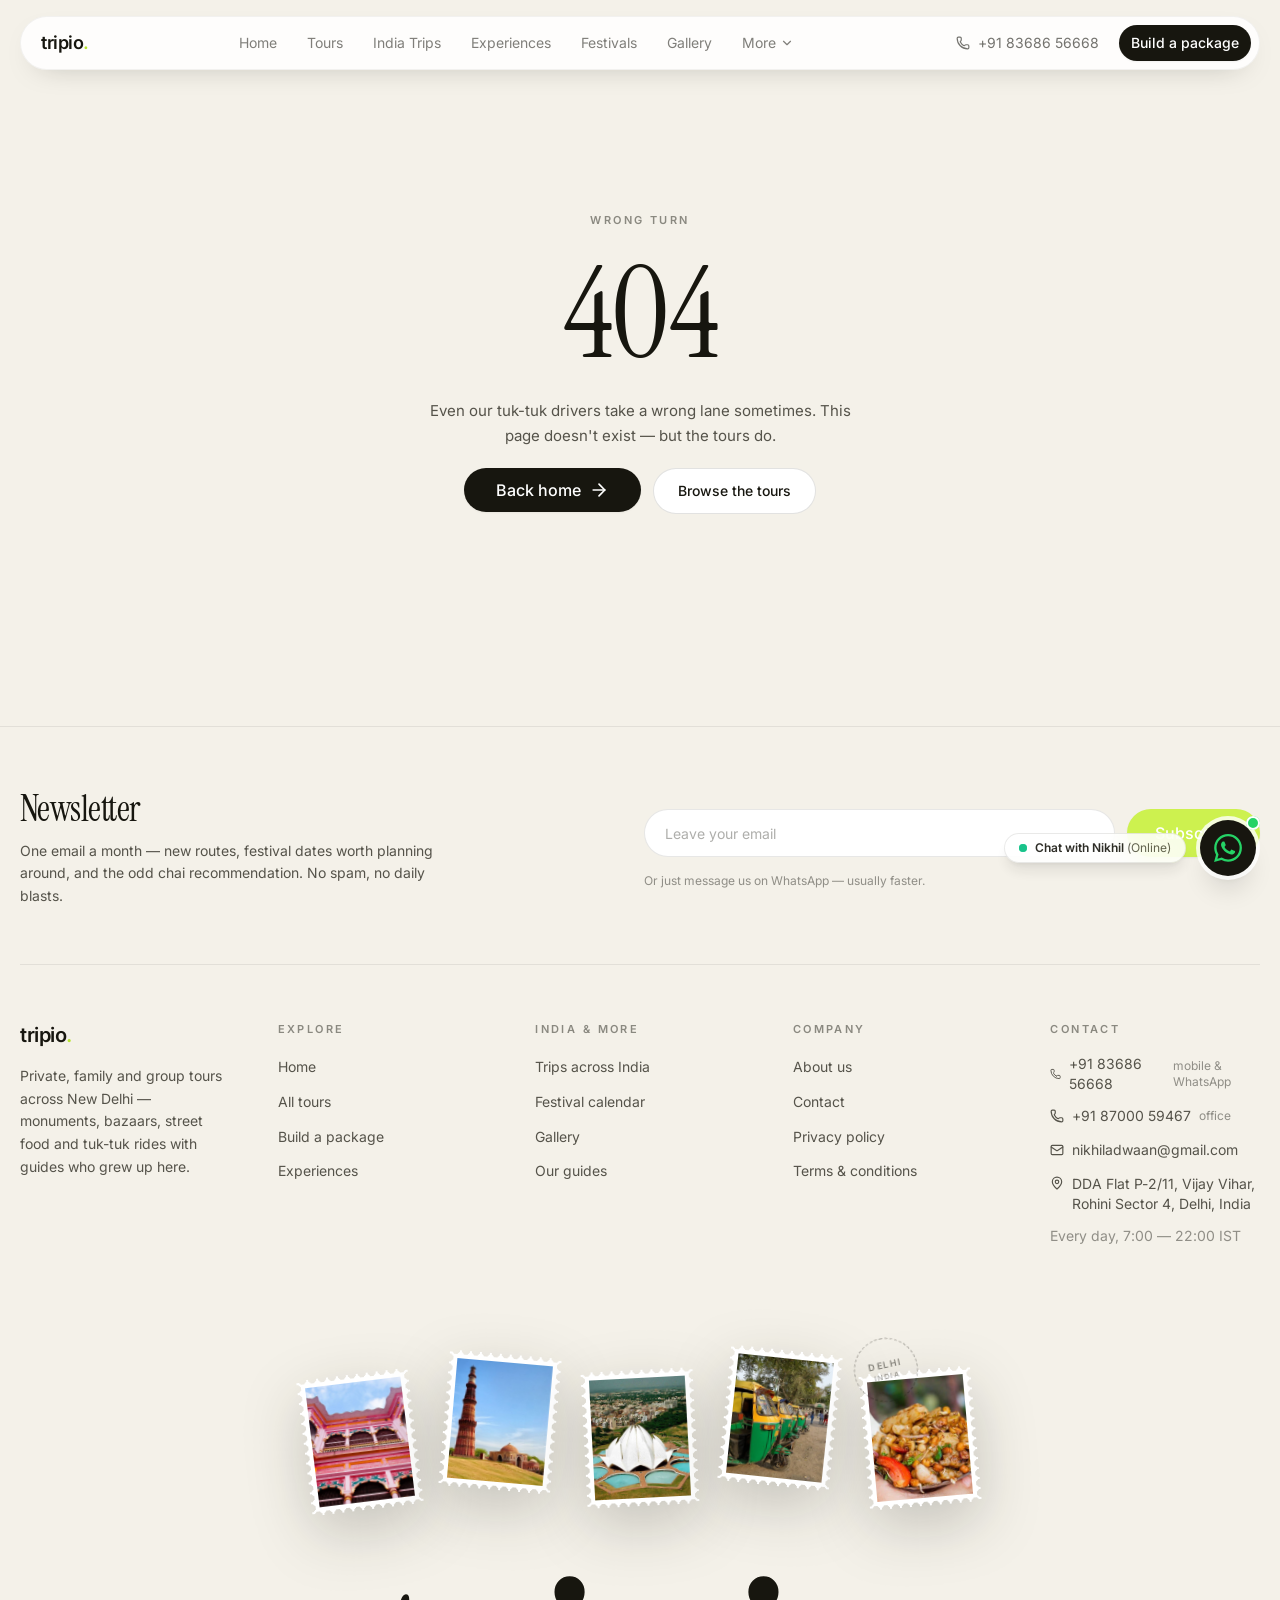
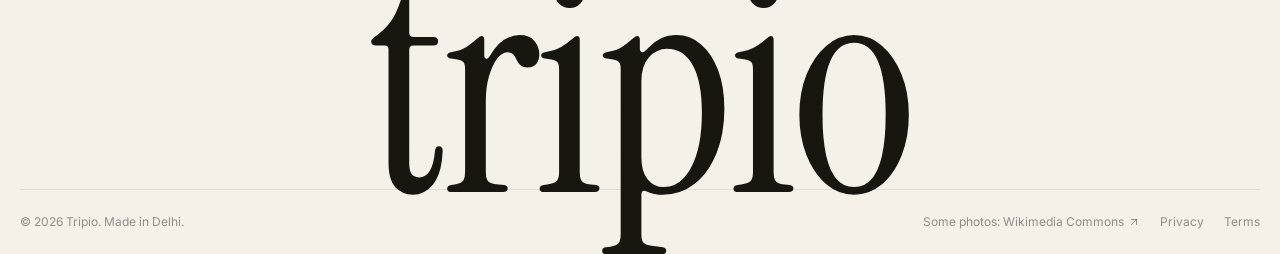
==== commit 61826c98: "Deploy 2026-11-09 18:41" ====
--- a/index.html
+++ b/index.html
@@ -13,8 +13,8 @@
       content="Tripio — Delhi tours, walking tours, street food crawls and tuk-tuk rides with local guides. Build your own package and book a guide for New Delhi."
     />
     <title>Tripio — Delhi Tours, Guides & Tuk-Tuk Rides</title>
-    <script type="module" crossorigin src="/assets/index-ZAX_zfXi.js"></script>
-    <link rel="stylesheet" crossorigin href="/assets/index-BX2Y0q62.css">
+    <script type="module" crossorigin src="/assets/index-CdH1IULU.js"></script>
+    <link rel="stylesheet" crossorigin href="/assets/index-CUhOho3H.css">
   </head>
   <body>
     <div id="root"></div>
--- a/assets/index-CUhOho3H.css
+++ b/assets/index-CUhOho3H.css
@@ -0,0 +1 @@
+@font-face{font-family:Instrument Serif;font-style:normal;font-display:swap;font-weight:400;src:url(/assets/instrument-serif-latin-ext-400-normal-C2je3j2s.woff2)format("woff2"),url(/assets/instrument-serif-latin-ext-400-normal-CFCUzsTy.woff)format("woff");unicode-range:U+100-2BA,U+2BD-2C5,U+2C7-2CC,U+2CE-2D7,U+2DD-2FF,U+304,U+308,U+329,U+1D00-1DBF,U+1E00-1E9F,U+1EF2-1EFF,U+2020,U+20A0-20AB,U+20AD-20C0,U+2113,U+2C60-2C7F,U+A720-A7FF}@font-face{font-family:Instrument Serif;font-style:normal;font-display:swap;font-weight:400;src:url(/assets/instrument-serif-latin-400-normal-DnYpCC2O.woff2)format("woff2"),url(/assets/instrument-serif-latin-400-normal-BVbkICAY.woff)format("woff");unicode-range:U+??,U+131,U+152-153,U+2BB-2BC,U+2C6,U+2DA,U+2DC,U+304,U+308,U+329,U+2000-206F,U+20AC,U+2122,U+2191,U+2193,U+2212,U+2215,U+FEFF,U+FFFD}@font-face{font-family:Instrument Serif;font-style:italic;font-display:swap;font-weight:400;src:url(/assets/instrument-serif-latin-ext-400-italic-C9HzH3YL.woff2)format("woff2"),url(/assets/instrument-serif-latin-ext-400-italic-D7-lnxEk.woff)format("woff");unicode-range:U+100-2BA,U+2BD-2C5,U+2C7-2CC,U+2CE-2D7,U+2DD-2FF,U+304,U+308,U+329,U+1D00-1DBF,U+1E00-1E9F,U+1EF2-1EFF,U+2020,U+20A0-20AB,U+20AD-20C0,U+2113,U+2C60-2C7F,U+A720-A7FF}@font-face{font-family:Instrument Serif;font-style:italic;font-display:swap;font-weight:400;src:url(/assets/instrument-serif-latin-400-italic-DKMiL14s.woff2)format("woff2"),url(/assets/instrument-serif-latin-400-italic-u__WvvIK.woff)format("woff");unicode-range:U+??,U+131,U+152-153,U+2BB-2BC,U+2C6,U+2DA,U+2DC,U+304,U+308,U+329,U+2000-206F,U+20AC,U+2122,U+2191,U+2193,U+2212,U+2215,U+FEFF,U+FFFD}@font-face{font-family:Inter Variable;font-style:normal;font-display:swap;font-weight:100 900;src:url(/assets/inter-cyrillic-ext-wght-normal-BOeWTOD4.woff2)format("woff2-variations");unicode-range:U+460-52F,U+1C80-1C8A,U+20B4,U+2DE0-2DFF,U+A640-A69F,U+FE2E-FE2F}@font-face{font-family:Inter Variable;font-style:normal;font-display:swap;font-weight:100 900;src:url(/assets/inter-cyrillic-wght-normal-DqGufNeO.woff2)format("woff2-variations");unicode-range:U+301,U+400-45F,U+490-491,U+4B0-4B1,U+2116}@font-face{font-family:Inter Variable;font-style:normal;font-display:swap;font-weight:100 900;src:url(/assets/inter-greek-ext-wght-normal-DlzME5K_.woff2)format("woff2-variations");unicode-range:U+1F??}@font-face{font-family:Inter Variable;font-style:normal;font-display:swap;font-weight:100 900;src:url(/assets/inter-greek-wght-normal-CkhJZR-_.woff2)format("woff2-variations");unicode-range:U+370-377,U+37A-37F,U+384-38A,U+38C,U+38E-3A1,U+3A3-3FF}@font-face{font-family:Inter Variable;font-style:normal;font-display:swap;font-weight:100 900;src:url(/assets/inter-vietnamese-wght-normal-CBcvBZtf.woff2)format("woff2-variations");unicode-range:U+102-103,U+110-111,U+128-129,U+168-169,U+1A0-1A1,U+1AF-1B0,U+300-301,U+303-304,U+308-309,U+323,U+329,U+1EA0-1EF9,U+20AB}@font-face{font-family:Inter Variable;font-style:normal;font-display:swap;font-weight:100 900;src:url(/assets/inter-latin-ext-wght-normal-DO1Apj_S.woff2)format("woff2-variations");unicode-range:U+100-2BA,U+2BD-2C5,U+2C7-2CC,U+2CE-2D7,U+2DD-2FF,U+304,U+308,U+329,U+1D00-1DBF,U+1E00-1E9F,U+1EF2-1EFF,U+2020,U+20A0-20AB,U+20AD-20C0,U+2113,U+2C60-2C7F,U+A720-A7FF}@font-face{font-family:Inter Variable;font-style:normal;font-display:swap;font-weight:100 900;src:url(/assets/inter-latin-wght-normal-Dx4kXJAl.woff2)format("woff2-variations");unicode-range:U+??,U+131,U+152-153,U+2BB-2BC,U+2C6,U+2DA,U+2DC,U+304,U+308,U+329,U+2000-206F,U+20AC,U+2122,U+2191,U+2193,U+2212,U+2215,U+FEFF,U+FFFD}@layer properties{@supports (((-webkit-hyphens:none)) and (not (margin-trim:inline))) or ((-moz-orient:inline) and (not (color:rgb(from red r g b)))){*,:before,:after,::backdrop{--tw-translate-x:0;--tw-translate-y:0;--tw-translate-z:0;--tw-scale-x:1;--tw-scale-y:1;--tw-scale-z:1;--tw-rotate-x:initial;--tw-rotate-y:initial;--tw-rotate-z:initial;--tw-skew-x:initial;--tw-skew-y:initial;--tw-scroll-snap-strictness:proximity;--tw-divide-y-reverse:0;--tw-border-style:solid;--tw-gradient-position:initial;--tw-gradient-from:#0000;--tw-gradient-via:#0000;--tw-gradient-to:#0000;--tw-gradient-stops:initial;--tw-gradient-via-stops:initial;--tw-gradient-from-position:0%;--tw-gradient-via-position:50%;--tw-gradient-to-position:100%;--tw-leading:initial;--tw-font-weight:initial;--tw-tracking:initial;--tw-ordinal:initial;--tw-slashed-zero:initial;--tw-numeric-figure:initial;--tw-numeric-spacing:initial;--tw-numeric-fraction:initial;--tw-shadow:0 0 #0000;--tw-shadow-color:initial;--tw-shadow-alpha:100%;--tw-inset-shadow:0 0 #0000;--tw-inset-shadow-color:initial;--tw-inset-shadow-alpha:100%;--tw-ring-color:initial;--tw-ring-shadow:0 0 #0000;--tw-inset-ring-color:initial;--tw-inset-ring-shadow:0 0 #0000;--tw-ring-inset:initial;--tw-ring-offset-width:0px;--tw-ring-offset-color:#fff;--tw-ring-offset-shadow:0 0 #0000;--tw-outline-style:solid;--tw-blur:initial;--tw-brightness:initial;--tw-contrast:initial;--tw-grayscale:initial;--tw-hue-rotate:initial;--tw-invert:initial;--tw-opacity:initial;--tw-saturate:initial;--tw-sepia:initial;--tw-drop-shadow:initial;--tw-drop-shadow-color:initial;--tw-drop-shadow-alpha:100%;--tw-drop-shadow-size:initial;--tw-backdrop-blur:initial;--tw-backdrop-brightness:initial;--tw-backdrop-contrast:initial;--tw-backdrop-grayscale:initial;--tw-backdrop-hue-rotate:initial;--tw-backdrop-invert:initial;--tw-backdrop-opacity:initial;--tw-backdrop-saturate:initial;--tw-backdrop-sepia:initial;--tw-duration:initial;--tw-ease:initial;--tw-text-shadow-color:initial;--tw-text-shadow-alpha:100%}}}@layer theme{:root,:host{--font-sans:"Inter Variable", Inter, ui-sans-serif, system-ui, sans-serif;--font-mono:ui-monospace, SFMono-Regular, Menlo, Monaco, Consolas, "Liberation Mono", "Courier New", monospace;--color-red-500:oklch(63.7% .237 25.331);--color-emerald-400:oklch(76.5% .177 163.223);--color-emerald-500:oklch(69.6% .17 162.48);--color-black:#000;--color-white:#fff;--spacing:.25rem;--container-xs:20rem;--container-sm:24rem;--container-md:28rem;--container-xl:36rem;--container-2xl:42rem;--container-3xl:48rem;--container-4xl:56rem;--container-5xl:64rem;--container-6xl:72rem;--container-7xl:80rem;--text-xs:.75rem;--text-xs--line-height:calc(1 / .75);--text-sm:.875rem;--text-sm--line-height:calc(1.25 / .875);--text-base:1rem;--text-base--line-height:calc(1.5 / 1);--text-lg:1.125rem;--text-lg--line-height:calc(1.75 / 1.125);--text-xl:1.25rem;--text-xl--line-height:calc(1.75 / 1.25);--text-2xl:1.5rem;--text-2xl--line-height:calc(2 / 1.5);--text-3xl:1.875rem;--text-3xl--line-height:calc(2.25 / 1.875);--text-4xl:2.25rem;--text-4xl--line-height:calc(2.5 / 2.25);--text-5xl:3rem;--text-5xl--line-height:1;--text-6xl:3.75rem;--text-6xl--line-height:1;--font-weight-normal:400;--font-weight-medium:500;--font-weight-semibold:600;--font-weight-bold:700;--tracking-tight:-.025em;--tracking-wide:.025em;--tracking-wider:.05em;--tracking-widest:.1em;--leading-tight:1.25;--leading-snug:1.375;--leading-relaxed:1.625;--radius-sm:.25rem;--radius-md:.375rem;--radius-lg:.5rem;--radius-xl:.75rem;--radius-2xl:1rem;--radius-3xl:1.5rem;--drop-shadow-sm:0 1px 2px #00000026;--ease-out:cubic-bezier(0, 0, .2, 1);--animate-spin:spin 1s linear infinite;--animate-ping:ping 1s cubic-bezier(0, 0, .2, 1) infinite;--blur-sm:8px;--blur-md:12px;--default-transition-duration:.15s;--default-transition-timing-function:cubic-bezier(.4, 0, .2, 1);--default-font-family:var(--font-sans);--default-mono-font-family:var(--font-mono);--font-display:"Instrument Serif", "Iowan Old Style", Georgia, serif;--color-cream:#f4f1e9;--color-sage:#e7ebd5;--color-sage-deep:#dbe3c2;--color-ink:#17160f;--color-ink-soft:#55534a;--color-background:#fff;--color-foreground:#17160f;--color-primary:#17160f;--color-primary-foreground:#fdfcf8;--color-secondary:#efece1;--color-secondary-foreground:#17160f;--color-destructive:#e5484d;--color-ring:#17160f;--color-smooth-900:#2b2a22;--color-brand:#cdf14f;--color-brand-secondary:#b7e42f;--color-amber:#f2b53c;--color-amber-fg:#241c05;--color-amber-hover:#e5a726;--color-blue:#4c7df0;--color-blue-fg:#fff;--color-blue-hover:#3d6ee2;--color-green:#3ea36a;--color-green-fg:#fff;--color-green-hover:#359059;--shadow-card:0 24px 60px -32px #17160f47}}@layer base{*,:after,:before,::backdrop{box-sizing:border-box;border:0 solid;margin:0;padding:0}::file-selector-button{box-sizing:border-box;border:0 solid;margin:0;padding:0}html,:host{-webkit-text-size-adjust:100%;tab-size:4;line-height:1.5;font-family:var(--default-font-family,-apple-system, BlinkMacSystemFont, "Segoe UI", Roboto, "Helvetica Neue", "Noto Sans", Arial, sans-serif, "Apple Color Emoji", "Segoe UI Emoji", "Segoe UI Symbol", "Noto Color Emoji");font-feature-settings:var(--default-font-feature-settings,normal);font-variation-settings:var(--default-font-variation-settings,normal);-webkit-tap-highlight-color:transparent}hr{height:0;color:inherit;border-top-width:1px}abbr:where([title]){-webkit-text-decoration:underline dotted;text-decoration:underline dotted}h1,h2,h3,h4,h5,h6{font-size:inherit;font-weight:inherit}a{color:inherit;-webkit-text-decoration:inherit;-webkit-text-decoration:inherit;-webkit-text-decoration:inherit;-webkit-text-decoration:inherit;text-decoration:inherit}b,strong{font-weight:bolder}code,kbd,samp,pre{font-family:var(--default-mono-font-family,ui-monospace, SFMono-Regular, Menlo, Monaco, Consolas, "Liberation Mono", "Courier New", monospace);font-feature-settings:var(--default-mono-font-feature-settings,normal);font-variation-settings:var(--default-mono-font-variation-settings,normal);font-size:1em}small{font-size:80%}sub,sup{vertical-align:baseline;font-size:75%;line-height:0;position:relative}sub{bottom:-.25em}sup{top:-.5em}table{text-indent:0;border-color:inherit;border-collapse:collapse}:-moz-focusring:where(:not(iframe)){outline:auto}progress{vertical-align:baseline}summary{display:list-item}ol,ul,menu{list-style:none}img,svg,video,canvas,audio,iframe,embed,object{vertical-align:middle;display:block}img,video{max-width:100%;height:auto}button,input,select,optgroup,textarea{font:inherit;font-feature-settings:inherit;font-variation-settings:inherit;letter-spacing:inherit;color:inherit;opacity:1;background-color:#0000;border-radius:0}::file-selector-button{font:inherit;font-feature-settings:inherit;font-variation-settings:inherit;letter-spacing:inherit;color:inherit;opacity:1;background-color:#0000;border-radius:0}:where(select:is([multiple],[size])) optgroup{font-weight:bolder}:where(select:is([multiple],[size])) optgroup option{padding-inline-start:20px}::file-selector-button{margin-inline-end:4px}::placeholder{opacity:1}@supports (not ((-webkit-appearance:-apple-pay-button))) or (contain-intrinsic-size:1px){::placeholder{color:currentColor}@supports (color:color-mix(in lab, red, red)){::placeholder{color:color-mix(in oklab, currentcolor 50%, transparent)}}}textarea{resize:vertical}::-webkit-search-decoration{-webkit-appearance:none}::-webkit-date-and-time-value{min-height:1lh;text-align:inherit}::-webkit-datetime-edit{display:inline-flex}::-webkit-datetime-edit-fields-wrapper{padding:0}::-webkit-datetime-edit{padding-block:0}::-webkit-datetime-edit-year-field{padding-block:0}::-webkit-datetime-edit-month-field{padding-block:0}::-webkit-datetime-edit-day-field{padding-block:0}::-webkit-datetime-edit-hour-field{padding-block:0}::-webkit-datetime-edit-minute-field{padding-block:0}::-webkit-datetime-edit-second-field{padding-block:0}::-webkit-datetime-edit-millisecond-field{padding-block:0}::-webkit-datetime-edit-meridiem-field{padding-block:0}::-webkit-calendar-picker-indicator{line-height:1}:-moz-ui-invalid{box-shadow:none}button,input:where([type=button],[type=reset],[type=submit]){appearance:button}::file-selector-button{appearance:button}::-webkit-inner-spin-button{height:auto}::-webkit-outer-spin-button{height:auto}[hidden]:where(:not([hidden=until-found])){display:none!important}}@layer components;@layer utilities{.pointer-events-auto{pointer-events:auto}.pointer-events-none{pointer-events:none}.invisible{visibility:hidden}.visible{visibility:visible}.sr-only{clip-path:inset(50%);white-space:nowrap;border-width:0;width:1px;height:1px;margin:-1px;padding:0;position:absolute;overflow:hidden}.absolute{position:absolute}.fixed{position:fixed}.relative{position:relative}.static{position:static}.inset-0{inset:0}.inset-x-0{inset-inline:0}.inset-x-6{inset-inline:calc(var(--spacing) * 6)}.inset-y-0{inset-block:0}.-top-1{top:calc(var(--spacing) * -1)}.-top-3{top:calc(var(--spacing) * -3)}.-top-4{top:calc(var(--spacing) * -4)}.-top-12{top:calc(var(--spacing) * -12)}.top-0{top:0}.top-1{top:var(--spacing)}.top-1\/2{top:50%}.top-3{top:calc(var(--spacing) * 3)}.top-3\.5{top:calc(var(--spacing) * 3.5)}.top-4{top:calc(var(--spacing) * 4)}.top-5{top:calc(var(--spacing) * 5)}.top-7{top:calc(var(--spacing) * 7)}.top-8{top:calc(var(--spacing) * 8)}.top-full{top:100%}.-right-1{right:calc(var(--spacing) * -1)}.-right-2{right:calc(var(--spacing) * -2)}.-right-3{right:calc(var(--spacing) * -3)}.-right-6{right:calc(var(--spacing) * -6)}.right-0{right:0}.right-3{right:calc(var(--spacing) * 3)}.right-3\.5{right:calc(var(--spacing) * 3.5)}.right-4{right:calc(var(--spacing) * 4)}.right-5{right:calc(var(--spacing) * 5)}.right-6{right:calc(var(--spacing) * 6)}.right-10{right:calc(var(--spacing) * 10)}.right-\[6\%\]{right:6%}.-bottom-10{bottom:calc(var(--spacing) * -10)}.-bottom-\[0\.18em\]{bottom:-.18em}.bottom-0{bottom:0}.bottom-3{bottom:calc(var(--spacing) * 3)}.bottom-3\.5{bottom:calc(var(--spacing) * 3.5)}.bottom-4{bottom:calc(var(--spacing) * 4)}.bottom-5{bottom:calc(var(--spacing) * 5)}.bottom-6{bottom:calc(var(--spacing) * 6)}.bottom-10{bottom:calc(var(--spacing) * 10)}.bottom-16{bottom:calc(var(--spacing) * 16)}.bottom-24{bottom:calc(var(--spacing) * 24)}.-left-2{left:calc(var(--spacing) * -2)}.-left-\[26px\]{left:-26px}.left-0{left:0}.left-1\/2{left:50%}.left-3{left:calc(var(--spacing) * 3)}.left-3\.5{left:calc(var(--spacing) * 3.5)}.left-4{left:calc(var(--spacing) * 4)}.left-5{left:calc(var(--spacing) * 5)}.left-6{left:calc(var(--spacing) * 6)}.-z-10{z-index:calc(10 * -1)}.z-10{z-index:10}.z-20{z-index:20}.z-30{z-index:30}.z-40{z-index:40}.z-50{z-index:50}.z-\[60\]{z-index:60}.z-\[70\]{z-index:70}.col-span-3{grid-column:span 3/span 3}.container{width:100%}@media (width>=30rem){.container{max-width:30rem}}@media (width>=40rem){.container{max-width:40rem}}@media (width>=48rem){.container{max-width:48rem}}@media (width>=64rem){.container{max-width:64rem}}@media (width>=80rem){.container{max-width:80rem}}@media (width>=96rem){.container{max-width:96rem}}.-mx-3{margin-inline:calc(var(--spacing) * -3)}.-mx-5{margin-inline:calc(var(--spacing) * -5)}.mx-auto{margin-inline:auto}.-mt-4{margin-top:calc(var(--spacing) * -4)}.mt-0\.5{margin-top:calc(var(--spacing) * .5)}.mt-1{margin-top:var(--spacing)}.mt-1\.5{margin-top:calc(var(--spacing) * 1.5)}.mt-2{margin-top:calc(var(--spacing) * 2)}.mt-2\.5{margin-top:calc(var(--spacing) * 2.5)}.mt-3{margin-top:calc(var(--spacing) * 3)}.mt-4{margin-top:calc(var(--spacing) * 4)}.mt-5{margin-top:calc(var(--spacing) * 5)}.mt-6{margin-top:calc(var(--spacing) * 6)}.mt-7{margin-top:calc(var(--spacing) * 7)}.mt-8{margin-top:calc(var(--spacing) * 8)}.mt-10{margin-top:calc(var(--spacing) * 10)}.mt-12{margin-top:calc(var(--spacing) * 12)}.mt-14{margin-top:calc(var(--spacing) * 14)}.mt-20{margin-top:calc(var(--spacing) * 20)}.mt-24{margin-top:calc(var(--spacing) * 24)}.mt-auto{margin-top:auto}.mr-2{margin-right:calc(var(--spacing) * 2)}.-mb-\[0\.18em\]{margin-bottom:-.18em}.mb-5{margin-bottom:calc(var(--spacing) * 5)}.mb-10{margin-bottom:calc(var(--spacing) * 10)}.mb-12{margin-bottom:calc(var(--spacing) * 12)}.ml-1\.5{margin-left:calc(var(--spacing) * 1.5)}.ml-2{margin-left:calc(var(--spacing) * 2)}.block{display:block}.flex{display:flex}.grid{display:grid}.hidden{display:none}.inline{display:inline}.inline-block{display:inline-block}.inline-flex{display:inline-flex}.table{display:table}.aspect-\[3\/4\]{aspect-ratio:3/4}.aspect-\[4\/3\]{aspect-ratio:4/3}.aspect-\[4\/5\]{aspect-ratio:4/5}.aspect-\[16\/9\]{aspect-ratio:16/9}.aspect-\[16\/10\]{aspect-ratio:16/10}.aspect-square{aspect-ratio:1}.size-2{width:calc(var(--spacing) * 2);height:calc(var(--spacing) * 2)}.size-2\.5{width:calc(var(--spacing) * 2.5);height:calc(var(--spacing) * 2.5)}.size-3{width:calc(var(--spacing) * 3);height:calc(var(--spacing) * 3)}.size-3\.5{width:calc(var(--spacing) * 3.5);height:calc(var(--spacing) * 3.5)}.size-4{width:calc(var(--spacing) * 4);height:calc(var(--spacing) * 4)}.size-5{width:calc(var(--spacing) * 5);height:calc(var(--spacing) * 5)}.size-6{width:calc(var(--spacing) * 6);height:calc(var(--spacing) * 6)}.size-7{width:calc(var(--spacing) * 7);height:calc(var(--spacing) * 7)}.size-8{width:calc(var(--spacing) * 8);height:calc(var(--spacing) * 8)}.size-9{width:calc(var(--spacing) * 9);height:calc(var(--spacing) * 9)}.size-10{width:calc(var(--spacing) * 10);height:calc(var(--spacing) * 10)}.size-11{width:calc(var(--spacing) * 11);height:calc(var(--spacing) * 11)}.size-12{width:calc(var(--spacing) * 12);height:calc(var(--spacing) * 12)}.size-14{width:calc(var(--spacing) * 14);height:calc(var(--spacing) * 14)}.size-16{width:calc(var(--spacing) * 16);height:calc(var(--spacing) * 16)}.size-\[1em\]{width:1em;height:1em}.h-2\.5{height:calc(var(--spacing) * 2.5)}.h-7{height:calc(var(--spacing) * 7)}.h-8{height:calc(var(--spacing) * 8)}.h-9{height:calc(var(--spacing) * 9)}.h-10{height:calc(var(--spacing) * 10)}.h-11{height:calc(var(--spacing) * 11)}.h-12{height:calc(var(--spacing) * 12)}.h-20{height:calc(var(--spacing) * 20)}.h-24{height:calc(var(--spacing) * 24)}.h-\[0\.32em\]{height:.32em}.h-\[3px\]{height:3px}.h-\[62vh\]{height:62vh}.h-\[78vh\]{height:78vh}.h-\[94\%\]{height:94%}.h-\[220px\]{height:220px}.h-\[320px\]{height:320px}.h-\[340px\]{height:340px}.h-\[360px\]{height:360px}.h-\[420px\]{height:420px}.h-\[520px\]{height:520px}.h-full{height:100%}.max-h-\[76vh\]{max-height:76vh}.max-h-full{max-height:100%}.min-h-0{min-height:0}.min-h-\[70vh\]{min-height:70vh}.min-h-\[110px\]{min-height:110px}.min-h-\[220px\]{min-height:220px}.min-h-\[240px\]{min-height:240px}.min-h-\[250px\]{min-height:250px}.min-h-\[320px\]{min-height:320px}.min-h-\[420px\]{min-height:420px}.min-h-\[440px\]{min-height:440px}.min-h-\[520px\]{min-height:520px}.min-h-screen{min-height:100vh}.w-2\.5{width:calc(var(--spacing) * 2.5)}.w-6{width:calc(var(--spacing) * 6)}.w-9{width:calc(var(--spacing) * 9)}.w-10{width:calc(var(--spacing) * 10)}.w-14{width:calc(var(--spacing) * 14)}.w-28{width:calc(var(--spacing) * 28)}.w-32{width:calc(var(--spacing) * 32)}.w-40{width:calc(var(--spacing) * 40)}.w-52{width:calc(var(--spacing) * 52)}.w-56{width:calc(var(--spacing) * 56)}.w-64{width:calc(var(--spacing) * 64)}.w-72{width:calc(var(--spacing) * 72)}.w-\[94\%\]{width:94%}.w-\[97\%\]{width:97%}.w-\[152px\]{width:152px}.w-\[168px\]{width:168px}.w-\[280px\]{width:280px}.w-\[620px\]{width:620px}.w-full{width:100%}.max-w-2xl{max-width:var(--container-2xl)}.max-w-3xl{max-width:var(--container-3xl)}.max-w-4xl{max-width:var(--container-4xl)}.max-w-5xl{max-width:var(--container-5xl)}.max-w-6xl{max-width:var(--container-6xl)}.max-w-7xl{max-width:var(--container-7xl)}.max-w-\[16rem\]{max-width:16rem}.max-w-\[90vw\]{max-width:90vw}.max-w-\[520px\]{max-width:520px}.max-w-md{max-width:var(--container-md)}.max-w-none{max-width:none}.max-w-sm{max-width:var(--container-sm)}.max-w-xl{max-width:var(--container-xl)}.max-w-xs{max-width:var(--container-xs)}.min-w-0{min-width:0}.flex-1{flex:1}.flex-shrink{flex-shrink:1}.shrink-0{flex-shrink:0}.origin-left{transform-origin:0}.-translate-x-1{--tw-translate-x:calc(var(--spacing) * -1);translate:var(--tw-translate-x) var(--tw-translate-y)}.-translate-x-1\/2{--tw-translate-x:calc(calc(1 / 2 * 100%) * -1);translate:var(--tw-translate-x) var(--tw-translate-y)}.-translate-x-8{--tw-translate-x:calc(var(--spacing) * -8);translate:var(--tw-translate-x) var(--tw-translate-y)}.translate-x-0{--tw-translate-x:0px;translate:var(--tw-translate-x) var(--tw-translate-y)}.translate-x-1{--tw-translate-x:var(--spacing);translate:var(--tw-translate-x) var(--tw-translate-y)}.translate-x-8{--tw-translate-x:calc(var(--spacing) * 8);translate:var(--tw-translate-x) var(--tw-translate-y)}.-translate-y-1\/2{--tw-translate-y:calc(calc(1 / 2 * 100%) * -1);translate:var(--tw-translate-x) var(--tw-translate-y)}.-translate-y-3{--tw-translate-y:calc(var(--spacing) * -3);translate:var(--tw-translate-x) var(--tw-translate-y)}.-translate-y-4{--tw-translate-y:calc(var(--spacing) * -4);translate:var(--tw-translate-x) var(--tw-translate-y)}.translate-y-1{--tw-translate-y:var(--spacing);translate:var(--tw-translate-x) var(--tw-translate-y)}.translate-y-2{--tw-translate-y:calc(var(--spacing) * 2);translate:var(--tw-translate-x) var(--tw-translate-y)}.translate-y-6{--tw-translate-y:calc(var(--spacing) * 6);translate:var(--tw-translate-x) var(--tw-translate-y)}.scale-90{--tw-scale-x:90%;--tw-scale-y:90%;--tw-scale-z:90%;scale:var(--tw-scale-x) var(--tw-scale-y)}.scale-95{--tw-scale-x:95%;--tw-scale-y:95%;--tw-scale-z:95%;scale:var(--tw-scale-x) var(--tw-scale-y)}.scale-110{--tw-scale-x:110%;--tw-scale-y:110%;--tw-scale-z:110%;scale:var(--tw-scale-x) var(--tw-scale-y)}.scale-\[1\.02\]{scale:1.02}.-rotate-12{rotate:-12deg}.-rotate-\[3deg\]{rotate:-3deg}.transform{transform:var(--tw-rotate-x,) var(--tw-rotate-y,) var(--tw-rotate-z,) var(--tw-skew-x,) var(--tw-skew-y,)}.animate-ping{animation:var(--animate-ping)}.animate-spin{animation:var(--animate-spin)}.cursor-grab{cursor:grab}.cursor-pointer{cursor:pointer}.resize{resize:both}.resize-y{resize:vertical}.snap-x{scroll-snap-type:x var(--tw-scroll-snap-strictness)}.snap-mandatory{--tw-scroll-snap-strictness:mandatory}.snap-center{scroll-snap-align:center}.columns-1{columns:1}.break-inside-avoid{break-inside:avoid}.grid-cols-2{grid-template-columns:repeat(2,minmax(0,1fr))}.grid-cols-6{grid-template-columns:repeat(6,minmax(0,1fr))}.grid-cols-\[minmax\(0\,1fr\)\]{grid-template-columns:minmax(0,1fr)}.flex-col{flex-direction:column}.flex-row{flex-direction:row}.flex-wrap{flex-wrap:wrap}.place-items-center{place-items:center}.items-baseline{align-items:baseline}.items-center{align-items:center}.items-end{align-items:flex-end}.items-start{align-items:flex-start}.justify-between{justify-content:space-between}.justify-center{justify-content:center}.justify-end{justify-content:flex-end}.justify-start{justify-content:flex-start}.gap-0{gap:0}.gap-0\.5{gap:calc(var(--spacing) * .5)}.gap-1{gap:var(--spacing)}.gap-1\.5{gap:calc(var(--spacing) * 1.5)}.gap-2{gap:calc(var(--spacing) * 2)}.gap-2\.5{gap:calc(var(--spacing) * 2.5)}.gap-3{gap:calc(var(--spacing) * 3)}.gap-3\.5{gap:calc(var(--spacing) * 3.5)}.gap-4{gap:calc(var(--spacing) * 4)}.gap-5{gap:calc(var(--spacing) * 5)}.gap-6{gap:calc(var(--spacing) * 6)}.gap-8{gap:calc(var(--spacing) * 8)}.gap-10{gap:calc(var(--spacing) * 10)}.gap-12{gap:calc(var(--spacing) * 12)}.gap-14{gap:calc(var(--spacing) * 14)}.gap-x-5{column-gap:calc(var(--spacing) * 5)}.gap-y-3{row-gap:calc(var(--spacing) * 3)}:where(.divide-y>:not(:last-child)){--tw-divide-y-reverse:0;border-bottom-style:var(--tw-border-style);border-top-style:var(--tw-border-style);border-top-width:calc(1px * var(--tw-divide-y-reverse));border-bottom-width:calc(1px * calc(1 - var(--tw-divide-y-reverse)))}:where(.divide-ink\/8>:not(:last-child)){border-color:#17160f14}@supports (color:color-mix(in lab, red, red)){:where(.divide-ink\/8>:not(:last-child)){border-color:color-mix(in oklab, var(--color-ink) 8%, transparent)}}.self-center{align-self:center}.truncate{text-overflow:ellipsis;white-space:nowrap;overflow:hidden}.overflow-hidden{overflow:hidden}.overflow-visible{overflow:visible}.overflow-x-auto{overflow-x:auto}.overflow-y-auto{overflow-y:auto}.rounded-2xl{border-radius:var(--radius-2xl)}.rounded-3xl{border-radius:var(--radius-3xl)}.rounded-\[28px\]{border-radius:28px}.rounded-\[32px\]{border-radius:32px}.rounded-\[36px\]{border-radius:36px}.rounded-full{border-radius:2147483647px}.rounded-full\!{border-radius:2147483647px!important}.rounded-lg{border-radius:var(--radius-lg)}.rounded-md{border-radius:var(--radius-md)}.rounded-none\!{border-radius:0!important}.rounded-sm{border-radius:var(--radius-sm)}.rounded-xl{border-radius:var(--radius-xl)}.rounded-t-md{border-top-left-radius:var(--radius-md);border-top-right-radius:var(--radius-md)}.border{border-style:var(--tw-border-style);border-width:1px}.border-2{border-style:var(--tw-border-style);border-width:2px}.border-4{border-style:var(--tw-border-style);border-width:4px}.border-\[0\.5px\]{border-style:var(--tw-border-style);border-width:.5px}.border-\[1\.5px\]{border-style:var(--tw-border-style);border-width:1.5px}.border-\[5px\]{border-style:var(--tw-border-style);border-width:5px}.border-y{border-block-style:var(--tw-border-style);border-block-width:1px}.border-t{border-top-style:var(--tw-border-style);border-top-width:1px}.border-b{border-bottom-style:var(--tw-border-style);border-bottom-width:1px}.border-l{border-left-style:var(--tw-border-style);border-left-width:1px}.border-dashed{--tw-border-style:dashed;border-style:dashed}.border-amber\/40{border-color:#f2b53c66}@supports (color:color-mix(in lab, red, red)){.border-amber\/40{border-color:color-mix(in oklab, var(--color-amber) 40%, transparent)}}.border-amber\/50{border-color:#f2b53c80}@supports (color:color-mix(in lab, red, red)){.border-amber\/50{border-color:color-mix(in oklab, var(--color-amber) 50%, transparent)}}.border-brand-secondary{border-color:var(--color-brand-secondary)}.border-brand-secondary\/40{border-color:#b7e42f66}@supports (color:color-mix(in lab, red, red)){.border-brand-secondary\/40{border-color:color-mix(in oklab, var(--color-brand-secondary) 40%, transparent)}}.border-brand-secondary\/50{border-color:#b7e42f80}@supports (color:color-mix(in lab, red, red)){.border-brand-secondary\/50{border-color:color-mix(in oklab, var(--color-brand-secondary) 50%, transparent)}}.border-cream{border-color:var(--color-cream)}.border-destructive\/30{border-color:#e5484d4d}@supports (color:color-mix(in lab, red, red)){.border-destructive\/30{border-color:color-mix(in oklab, var(--color-destructive) 30%, transparent)}}.border-foreground\/10{border-color:#17160f1a}@supports (color:color-mix(in lab, red, red)){.border-foreground\/10{border-color:color-mix(in oklab, var(--color-foreground) 10%, transparent)}}.border-ink{border-color:var(--color-ink)}.border-ink\/5{border-color:#17160f0d}@supports (color:color-mix(in lab, red, red)){.border-ink\/5{border-color:color-mix(in oklab, var(--color-ink) 5%, transparent)}}.border-ink\/6{border-color:#17160f0f}@supports (color:color-mix(in lab, red, red)){.border-ink\/6{border-color:color-mix(in oklab, var(--color-ink) 6%, transparent)}}.border-ink\/8{border-color:#17160f14}@supports (color:color-mix(in lab, red, red)){.border-ink\/8{border-color:color-mix(in oklab, var(--color-ink) 8%, transparent)}}.border-ink\/10{border-color:#17160f1a}@supports (color:color-mix(in lab, red, red)){.border-ink\/10{border-color:color-mix(in oklab, var(--color-ink) 10%, transparent)}}.border-ink\/12{border-color:#17160f1f}@supports (color:color-mix(in lab, red, red)){.border-ink\/12{border-color:color-mix(in oklab, var(--color-ink) 12%, transparent)}}.border-ink\/15{border-color:#17160f26}@supports (color:color-mix(in lab, red, red)){.border-ink\/15{border-color:color-mix(in oklab, var(--color-ink) 15%, transparent)}}.border-ink\/35{border-color:#17160f59}@supports (color:color-mix(in lab, red, red)){.border-ink\/35{border-color:color-mix(in oklab, var(--color-ink) 35%, transparent)}}.border-transparent{border-color:#0000}.border-white{border-color:var(--color-white)}.border-white\/25{border-color:#ffffff40}@supports (color:color-mix(in lab, red, red)){.border-white\/25{border-color:color-mix(in oklab, var(--color-white) 25%, transparent)}}.border-white\/30{border-color:#ffffff4d}@supports (color:color-mix(in lab, red, red)){.border-white\/30{border-color:color-mix(in oklab, var(--color-white) 30%, transparent)}}.border-white\/80{border-color:#fffc}@supports (color:color-mix(in lab, red, red)){.border-white\/80{border-color:color-mix(in oklab, var(--color-white) 80%, transparent)}}.border-white\/90{border-color:#ffffffe6}@supports (color:color-mix(in lab, red, red)){.border-white\/90{border-color:color-mix(in oklab, var(--color-white) 90%, transparent)}}.bg-\[\#25d366\]{background-color:#25d366}.bg-\[\#17160f\]{background-color:#17160f}.bg-\[color-mix\(in_oklab\,var\(--btn\,var\(--color-foreground\)\)_12\%\,transparent\)\]{background-color:var(--btn,#17160f)}@supports (color:color-mix(in lab, red, red)){.bg-\[color-mix\(in_oklab\,var\(--btn\,var\(--color-foreground\)\)_12\%\,transparent\)\]{background-color:color-mix(in oklab,var(--btn,var(--color-foreground)) 12%,transparent)}}.bg-\[var\(--btn\,var\(--color-foreground\)\)\]{background-color:var(--btn,var(--color-foreground))}.bg-amber\/12{background-color:#f2b53c1f}@supports (color:color-mix(in lab, red, red)){.bg-amber\/12{background-color:color-mix(in oklab, var(--color-amber) 12%, transparent)}}.bg-amber\/15{background-color:#f2b53c26}@supports (color:color-mix(in lab, red, red)){.bg-amber\/15{background-color:color-mix(in oklab, var(--color-amber) 15%, transparent)}}.bg-amber\/80{background-color:#f2b53ccc}@supports (color:color-mix(in lab, red, red)){.bg-amber\/80{background-color:color-mix(in oklab, var(--color-amber) 80%, transparent)}}.bg-background{background-color:var(--color-background)}.bg-brand{background-color:var(--color-brand)}.bg-brand-secondary{background-color:var(--color-brand-secondary)}.bg-brand\/20{background-color:#cdf14f33}@supports (color:color-mix(in lab, red, red)){.bg-brand\/20{background-color:color-mix(in oklab, var(--color-brand) 20%, transparent)}}.bg-brand\/25{background-color:#cdf14f40}@supports (color:color-mix(in lab, red, red)){.bg-brand\/25{background-color:color-mix(in oklab, var(--color-brand) 25%, transparent)}}.bg-brand\/30{background-color:#cdf14f4d}@supports (color:color-mix(in lab, red, red)){.bg-brand\/30{background-color:color-mix(in oklab, var(--color-brand) 30%, transparent)}}.bg-brand\/35{background-color:#cdf14f59}@supports (color:color-mix(in lab, red, red)){.bg-brand\/35{background-color:color-mix(in oklab, var(--color-brand) 35%, transparent)}}.bg-cream{background-color:var(--color-cream)}.bg-cream\/60{background-color:#f4f1e999}@supports (color:color-mix(in lab, red, red)){.bg-cream\/60{background-color:color-mix(in oklab, var(--color-cream) 60%, transparent)}}.bg-cream\/70{background-color:#f4f1e9b3}@supports (color:color-mix(in lab, red, red)){.bg-cream\/70{background-color:color-mix(in oklab, var(--color-cream) 70%, transparent)}}.bg-destructive\/8{background-color:#e5484d14}@supports (color:color-mix(in lab, red, red)){.bg-destructive\/8{background-color:color-mix(in oklab, var(--color-destructive) 8%, transparent)}}.bg-emerald-400{background-color:var(--color-emerald-400)}.bg-emerald-500{background-color:var(--color-emerald-500)}.bg-ink{background-color:var(--color-ink)}.bg-ink\/12{background-color:#17160f1f}@supports (color:color-mix(in lab, red, red)){.bg-ink\/12{background-color:color-mix(in oklab, var(--color-ink) 12%, transparent)}}.bg-ink\/20{background-color:#17160f33}@supports (color:color-mix(in lab, red, red)){.bg-ink\/20{background-color:color-mix(in oklab, var(--color-ink) 20%, transparent)}}.bg-ink\/90{background-color:#17160fe6}@supports (color:color-mix(in lab, red, red)){.bg-ink\/90{background-color:color-mix(in oklab, var(--color-ink) 90%, transparent)}}.bg-primary{background-color:var(--color-primary)}.bg-sage{background-color:var(--color-sage)}.bg-sage-deep{background-color:var(--color-sage-deep)}.bg-secondary{background-color:var(--color-secondary)}.bg-white{background-color:var(--color-white)}.bg-white\/10{background-color:#ffffff1a}@supports (color:color-mix(in lab, red, red)){.bg-white\/10{background-color:color-mix(in oklab, var(--color-white) 10%, transparent)}}.bg-white\/15{background-color:#ffffff26}@supports (color:color-mix(in lab, red, red)){.bg-white\/15{background-color:color-mix(in oklab, var(--color-white) 15%, transparent)}}.bg-white\/55{background-color:#ffffff8c}@supports (color:color-mix(in lab, red, red)){.bg-white\/55{background-color:color-mix(in oklab, var(--color-white) 55%, transparent)}}.bg-white\/70{background-color:#ffffffb3}@supports (color:color-mix(in lab, red, red)){.bg-white\/70{background-color:color-mix(in oklab, var(--color-white) 70%, transparent)}}.bg-white\/85{background-color:#ffffffd9}@supports (color:color-mix(in lab, red, red)){.bg-white\/85{background-color:color-mix(in oklab, var(--color-white) 85%, transparent)}}.bg-white\/90{background-color:#ffffffe6}@supports (color:color-mix(in lab, red, red)){.bg-white\/90{background-color:color-mix(in oklab, var(--color-white) 90%, transparent)}}.bg-white\/95{background-color:#fffffff2}@supports (color:color-mix(in lab, red, red)){.bg-white\/95{background-color:color-mix(in oklab, var(--color-white) 95%, transparent)}}.bg-gradient-to-b{--tw-gradient-position:to bottom in oklab;background-image:linear-gradient(var(--tw-gradient-stops))}.bg-gradient-to-t{--tw-gradient-position:to top in oklab;background-image:linear-gradient(var(--tw-gradient-stops))}.from-\[\#FD4B4E\]{--tw-gradient-from:#fd4b4e;--tw-gradient-stops:var(--tw-gradient-via-stops,var(--tw-gradient-position), var(--tw-gradient-from) var(--tw-gradient-from-position), var(--tw-gradient-to) var(--tw-gradient-to-position))}.from-\[var\(--btn\,var\(--color-brand\)\)\]{--tw-gradient-from:var(--btn,var(--color-brand));--tw-gradient-stops:var(--tw-gradient-via-stops,var(--tw-gradient-position), var(--tw-gradient-from) var(--tw-gradient-from-position), var(--tw-gradient-to) var(--tw-gradient-to-position))}.from-black\/55{--tw-gradient-from:#0000008c}@supports (color:color-mix(in lab, red, red)){.from-black\/55{--tw-gradient-from:color-mix(in oklab, var(--color-black) 55%, transparent)}}.from-black\/55{--tw-gradient-stops:var(--tw-gradient-via-stops,var(--tw-gradient-position), var(--tw-gradient-from) var(--tw-gradient-from-position), var(--tw-gradient-to) var(--tw-gradient-to-position))}.from-black\/70{--tw-gradient-from:#000000b3}@supports (color:color-mix(in lab, red, red)){.from-black\/70{--tw-gradient-from:color-mix(in oklab, var(--color-black) 70%, transparent)}}.from-black\/70{--tw-gradient-stops:var(--tw-gradient-via-stops,var(--tw-gradient-position), var(--tw-gradient-from) var(--tw-gradient-from-position), var(--tw-gradient-to) var(--tw-gradient-to-position))}.from-ink\/60{--tw-gradient-from:#17160f99}@supports (color:color-mix(in lab, red, red)){.from-ink\/60{--tw-gradient-from:color-mix(in oklab, var(--color-ink) 60%, transparent)}}.from-ink\/60{--tw-gradient-stops:var(--tw-gradient-via-stops,var(--tw-gradient-position), var(--tw-gradient-from) var(--tw-gradient-from-position), var(--tw-gradient-to) var(--tw-gradient-to-position))}.from-ink\/70{--tw-gradient-from:#17160fb3}@supports (color:color-mix(in lab, red, red)){.from-ink\/70{--tw-gradient-from:color-mix(in oklab, var(--color-ink) 70%, transparent)}}.from-ink\/70{--tw-gradient-stops:var(--tw-gradient-via-stops,var(--tw-gradient-position), var(--tw-gradient-from) var(--tw-gradient-from-position), var(--tw-gradient-to) var(--tw-gradient-to-position))}.from-ink\/75{--tw-gradient-from:#17160fbf}@supports (color:color-mix(in lab, red, red)){.from-ink\/75{--tw-gradient-from:color-mix(in oklab, var(--color-ink) 75%, transparent)}}.from-ink\/75{--tw-gradient-stops:var(--tw-gradient-via-stops,var(--tw-gradient-position), var(--tw-gradient-from) var(--tw-gradient-from-position), var(--tw-gradient-to) var(--tw-gradient-to-position))}.from-ink\/80{--tw-gradient-from:#17160fcc}@supports (color:color-mix(in lab, red, red)){.from-ink\/80{--tw-gradient-from:color-mix(in oklab, var(--color-ink) 80%, transparent)}}.from-ink\/80{--tw-gradient-stops:var(--tw-gradient-via-stops,var(--tw-gradient-position), var(--tw-gradient-from) var(--tw-gradient-from-position), var(--tw-gradient-to) var(--tw-gradient-to-position))}.from-ink\/85{--tw-gradient-from:#17160fd9}@supports (color:color-mix(in lab, red, red)){.from-ink\/85{--tw-gradient-from:color-mix(in oklab, var(--color-ink) 85%, transparent)}}.from-ink\/85{--tw-gradient-stops:var(--tw-gradient-via-stops,var(--tw-gradient-position), var(--tw-gradient-from) var(--tw-gradient-from-position), var(--tw-gradient-to) var(--tw-gradient-to-position))}.from-ink\/90{--tw-gradient-from:#17160fe6}@supports (color:color-mix(in lab, red, red)){.from-ink\/90{--tw-gradient-from:color-mix(in oklab, var(--color-ink) 90%, transparent)}}.from-ink\/90{--tw-gradient-stops:var(--tw-gradient-via-stops,var(--tw-gradient-position), var(--tw-gradient-from) var(--tw-gradient-from-position), var(--tw-gradient-to) var(--tw-gradient-to-position))}.via-black\/10{--tw-gradient-via:#0000001a}@supports (color:color-mix(in lab, red, red)){.via-black\/10{--tw-gradient-via:color-mix(in oklab, var(--color-black) 10%, transparent)}}.via-black\/10{--tw-gradient-via-stops:var(--tw-gradient-position), var(--tw-gradient-from) var(--tw-gradient-from-position), var(--tw-gradient-via) var(--tw-gradient-via-position), var(--tw-gradient-to) var(--tw-gradient-to-position);--tw-gradient-stops:var(--tw-gradient-via-stops)}.via-black\/30{--tw-gradient-via:#0000004d}@supports (color:color-mix(in lab, red, red)){.via-black\/30{--tw-gradient-via:color-mix(in oklab, var(--color-black) 30%, transparent)}}.via-black\/30{--tw-gradient-via-stops:var(--tw-gradient-position), var(--tw-gradient-from) var(--tw-gradient-from-position), var(--tw-gradient-via) var(--tw-gradient-via-position), var(--tw-gradient-to) var(--tw-gradient-to-position);--tw-gradient-stops:var(--tw-gradient-via-stops)}.via-ink\/25{--tw-gradient-via:#17160f40}@supports (color:color-mix(in lab, red, red)){.via-ink\/25{--tw-gradient-via:color-mix(in oklab, var(--color-ink) 25%, transparent)}}.via-ink\/25{--tw-gradient-via-stops:var(--tw-gradient-position), var(--tw-gradient-from) var(--tw-gradient-from-position), var(--tw-gradient-via) var(--tw-gradient-via-position), var(--tw-gradient-to) var(--tw-gradient-to-position);--tw-gradient-stops:var(--tw-gradient-via-stops)}.via-ink\/35{--tw-gradient-via:#17160f59}@supports (color:color-mix(in lab, red, red)){.via-ink\/35{--tw-gradient-via:color-mix(in oklab, var(--color-ink) 35%, transparent)}}.via-ink\/35{--tw-gradient-via-stops:var(--tw-gradient-position), var(--tw-gradient-from) var(--tw-gradient-from-position), var(--tw-gradient-via) var(--tw-gradient-via-position), var(--tw-gradient-to) var(--tw-gradient-to-position);--tw-gradient-stops:var(--tw-gradient-via-stops)}.via-ink\/50{--tw-gradient-via:#17160f80}@supports (color:color-mix(in lab, red, red)){.via-ink\/50{--tw-gradient-via:color-mix(in oklab, var(--color-ink) 50%, transparent)}}.via-ink\/50{--tw-gradient-via-stops:var(--tw-gradient-position), var(--tw-gradient-from) var(--tw-gradient-from-position), var(--tw-gradient-via) var(--tw-gradient-via-position), var(--tw-gradient-to) var(--tw-gradient-to-position);--tw-gradient-stops:var(--tw-gradient-via-stops)}.via-ink\/55{--tw-gradient-via:#17160f8c}@supports (color:color-mix(in lab, red, red)){.via-ink\/55{--tw-gradient-via:color-mix(in oklab, var(--color-ink) 55%, transparent)}}.via-ink\/55{--tw-gradient-via-stops:var(--tw-gradient-position), var(--tw-gradient-from) var(--tw-gradient-from-position), var(--tw-gradient-via) var(--tw-gradient-via-position), var(--tw-gradient-to) var(--tw-gradient-to-position);--tw-gradient-stops:var(--tw-gradient-via-stops)}.via-transparent{--tw-gradient-via:transparent;--tw-gradient-via-stops:var(--tw-gradient-position), var(--tw-gradient-from) var(--tw-gradient-from-position), var(--tw-gradient-via) var(--tw-gradient-via-position), var(--tw-gradient-to) var(--tw-gradient-to-position);--tw-gradient-stops:var(--tw-gradient-via-stops)}.to-\[var\(--btn-hover\,var\(--color-brand-secondary\)\)\]{--tw-gradient-to:var(--btn-hover,var(--color-brand-secondary));--tw-gradient-stops:var(--tw-gradient-via-stops,var(--tw-gradient-position), var(--tw-gradient-from) var(--tw-gradient-from-position), var(--tw-gradient-to) var(--tw-gradient-to-position))}.to-black\/50{--tw-gradient-to:#00000080}@supports (color:color-mix(in lab, red, red)){.to-black\/50{--tw-gradient-to:color-mix(in oklab, var(--color-black) 50%, transparent)}}.to-black\/50{--tw-gradient-stops:var(--tw-gradient-via-stops,var(--tw-gradient-position), var(--tw-gradient-from) var(--tw-gradient-from-position), var(--tw-gradient-to) var(--tw-gradient-to-position))}.to-destructive{--tw-gradient-to:var(--color-destructive);--tw-gradient-stops:var(--tw-gradient-via-stops,var(--tw-gradient-position), var(--tw-gradient-from) var(--tw-gradient-from-position), var(--tw-gradient-to) var(--tw-gradient-to-position))}.to-ink\/5{--tw-gradient-to:#17160f0d}@supports (color:color-mix(in lab, red, red)){.to-ink\/5{--tw-gradient-to:color-mix(in oklab, var(--color-ink) 5%, transparent)}}.to-ink\/5{--tw-gradient-stops:var(--tw-gradient-via-stops,var(--tw-gradient-position), var(--tw-gradient-from) var(--tw-gradient-from-position), var(--tw-gradient-to) var(--tw-gradient-to-position))}.to-ink\/10{--tw-gradient-to:#17160f1a}@supports (color:color-mix(in lab, red, red)){.to-ink\/10{--tw-gradient-to:color-mix(in oklab, var(--color-ink) 10%, transparent)}}.to-ink\/10{--tw-gradient-stops:var(--tw-gradient-via-stops,var(--tw-gradient-position), var(--tw-gradient-from) var(--tw-gradient-from-position), var(--tw-gradient-to) var(--tw-gradient-to-position))}.to-ink\/20{--tw-gradient-to:#17160f33}@supports (color:color-mix(in lab, red, red)){.to-ink\/20{--tw-gradient-to:color-mix(in oklab, var(--color-ink) 20%, transparent)}}.to-ink\/20{--tw-gradient-stops:var(--tw-gradient-via-stops,var(--tw-gradient-position), var(--tw-gradient-from) var(--tw-gradient-from-position), var(--tw-gradient-to) var(--tw-gradient-to-position))}.to-ink\/70{--tw-gradient-to:#17160fb3}@supports (color:color-mix(in lab, red, red)){.to-ink\/70{--tw-gradient-to:color-mix(in oklab, var(--color-ink) 70%, transparent)}}.to-ink\/70{--tw-gradient-stops:var(--tw-gradient-via-stops,var(--tw-gradient-position), var(--tw-gradient-from) var(--tw-gradient-from-position), var(--tw-gradient-to) var(--tw-gradient-to-position))}.to-transparent{--tw-gradient-to:transparent;--tw-gradient-stops:var(--tw-gradient-via-stops,var(--tw-gradient-position), var(--tw-gradient-from) var(--tw-gradient-from-position), var(--tw-gradient-to) var(--tw-gradient-to-position))}.fill-\[\#25d366\]{fill:#25d366}.fill-amber{fill:var(--color-amber)}.fill-brand{fill:var(--color-brand)}.fill-red-500{fill:var(--color-red-500)}.object-contain{object-fit:contain}.object-cover{object-fit:cover}.p-1{padding:var(--spacing)}.p-2{padding:calc(var(--spacing) * 2)}.p-2\.5{padding:calc(var(--spacing) * 2.5)}.p-3\.5{padding:calc(var(--spacing) * 3.5)}.p-4{padding:calc(var(--spacing) * 4)}.p-5{padding:calc(var(--spacing) * 5)}.p-6{padding:calc(var(--spacing) * 6)}.p-7{padding:calc(var(--spacing) * 7)}.p-8{padding:calc(var(--spacing) * 8)}.px-1{padding-inline:var(--spacing)}.px-2\.5{padding-inline:calc(var(--spacing) * 2.5)}.px-3{padding-inline:calc(var(--spacing) * 3)}.px-3\.5{padding-inline:calc(var(--spacing) * 3.5)}.px-4{padding-inline:calc(var(--spacing) * 4)}.px-5{padding-inline:calc(var(--spacing) * 5)}.px-6{padding-inline:calc(var(--spacing) * 6)}.px-7{padding-inline:calc(var(--spacing) * 7)}.px-8{padding-inline:calc(var(--spacing) * 8)}.py-0\.5{padding-block:calc(var(--spacing) * .5)}.py-1{padding-block:var(--spacing)}.py-1\.5{padding-block:calc(var(--spacing) * 1.5)}.py-2{padding-block:calc(var(--spacing) * 2)}.py-2\.5{padding-block:calc(var(--spacing) * 2.5)}.py-3{padding-block:calc(var(--spacing) * 3)}.py-3\.5{padding-block:calc(var(--spacing) * 3.5)}.py-4{padding-block:calc(var(--spacing) * 4)}.py-5{padding-block:calc(var(--spacing) * 5)}.py-6{padding-block:calc(var(--spacing) * 6)}.py-10{padding-block:calc(var(--spacing) * 10)}.py-14{padding-block:calc(var(--spacing) * 14)}.py-20{padding-block:calc(var(--spacing) * 20)}.pt-1{padding-top:var(--spacing)}.pt-2{padding-top:calc(var(--spacing) * 2)}.pt-3{padding-top:calc(var(--spacing) * 3)}.pt-4{padding-top:calc(var(--spacing) * 4)}.pt-5{padding-top:calc(var(--spacing) * 5)}.pt-8{padding-top:calc(var(--spacing) * 8)}.pt-10{padding-top:calc(var(--spacing) * 10)}.pt-14{padding-top:calc(var(--spacing) * 14)}.pt-16{padding-top:calc(var(--spacing) * 16)}.pt-24{padding-top:calc(var(--spacing) * 24)}.pt-28{padding-top:calc(var(--spacing) * 28)}.pt-36{padding-top:calc(var(--spacing) * 36)}.pr-2{padding-right:calc(var(--spacing) * 2)}.pr-4{padding-right:calc(var(--spacing) * 4)}.pb-2{padding-bottom:calc(var(--spacing) * 2)}.pb-2\.5{padding-bottom:calc(var(--spacing) * 2.5)}.pb-3\.5{padding-bottom:calc(var(--spacing) * 3.5)}.pb-10{padding-bottom:calc(var(--spacing) * 10)}.pb-14{padding-bottom:calc(var(--spacing) * 14)}.pl-5{padding-left:calc(var(--spacing) * 5)}.text-center{text-align:center}.text-left{text-align:left}.font-display{font-family:var(--font-display)}.font-mono{font-family:var(--font-mono)}.font-sans{font-family:var(--font-sans)}.text-2xl{font-size:var(--text-2xl);line-height:var(--tw-leading,var(--text-2xl--line-height))}.text-3xl{font-size:var(--text-3xl);line-height:var(--tw-leading,var(--text-3xl--line-height))}.text-4xl{font-size:var(--text-4xl);line-height:var(--tw-leading,var(--text-4xl--line-height))}.text-5xl{font-size:var(--text-5xl);line-height:var(--tw-leading,var(--text-5xl--line-height))}.text-base{font-size:var(--text-base);line-height:var(--tw-leading,var(--text-base--line-height))}.text-lg{font-size:var(--text-lg);line-height:var(--tw-leading,var(--text-lg--line-height))}.text-sm{font-size:var(--text-sm);line-height:var(--tw-leading,var(--text-sm--line-height))}.text-xl{font-size:var(--text-xl);line-height:var(--tw-leading,var(--text-xl--line-height))}.text-xs{font-size:var(--text-xs);line-height:var(--tw-leading,var(--text-xs--line-height))}.text-\[6\.5rem\]{font-size:6.5rem}.text-\[7px\]{font-size:7px}.text-\[9px\]{font-size:9px}.text-\[10px\]{font-size:10px}.text-\[11px\]{font-size:11px}.text-\[15px\]{font-size:15px}.text-\[24vw\]{font-size:24vw}.text-\[clamp\(1\.8rem\,3\.4vw\,2\.6rem\)\]{font-size:clamp(1.8rem,3.4vw,2.6rem)}.text-\[clamp\(1\.9rem\,3\.6vw\,2\.7rem\)\]{font-size:clamp(1.9rem,3.6vw,2.7rem)}.text-\[clamp\(1\.9rem\,3\.6vw\,2\.8rem\)\]{font-size:clamp(1.9rem,3.6vw,2.8rem)}.text-\[clamp\(2\.1rem\,4\.4vw\,3\.4rem\)\]{font-size:clamp(2.1rem,4.4vw,3.4rem)}.text-\[clamp\(2\.1rem\,4\.6vw\,3\.6rem\)\]{font-size:clamp(2.1rem,4.6vw,3.6rem)}.text-\[clamp\(2\.4rem\,5\.4vw\,4\.2rem\)\]{font-size:clamp(2.4rem,5.4vw,4.2rem)}.text-\[clamp\(2\.6rem\,6vw\,4\.6rem\)\]{font-size:clamp(2.6rem,6vw,4.6rem)}.text-\[clamp\(2\.9rem\,7\.2vw\,5\.8rem\)\]{font-size:clamp(2.9rem,7.2vw,5.8rem)}.text-\[clamp\(2rem\,3\.6vw\,2\.9rem\)\]{font-size:clamp(2rem,3.6vw,2.9rem)}.text-\[clamp\(2rem\,4vw\,3rem\)\]{font-size:clamp(2rem,4vw,3rem)}.text-\[clamp\(4rem\,12vw\,8rem\)\]{font-size:clamp(4rem,12vw,8rem)}.leading-\[0\.8\]{--tw-leading:.8;line-height:.8}.leading-none{--tw-leading:1;line-height:1}.leading-relaxed{--tw-leading:var(--leading-relaxed);line-height:var(--leading-relaxed)}.leading-snug{--tw-leading:var(--leading-snug);line-height:var(--leading-snug)}.leading-tight{--tw-leading:var(--leading-tight);line-height:var(--leading-tight)}.font-bold{--tw-font-weight:var(--font-weight-bold);font-weight:var(--font-weight-bold)}.font-medium{--tw-font-weight:var(--font-weight-medium);font-weight:var(--font-weight-medium)}.font-normal{--tw-font-weight:var(--font-weight-normal);font-weight:var(--font-weight-normal)}.font-semibold{--tw-font-weight:var(--font-weight-semibold);font-weight:var(--font-weight-semibold)}.tracking-\[-0\.04em\]{--tw-tracking:-.04em;letter-spacing:-.04em}.tracking-\[0\.2em\]{--tw-tracking:.2em;letter-spacing:.2em}.tracking-\[0\.16em\]{--tw-tracking:.16em;letter-spacing:.16em}.tracking-\[0\.18em\]{--tw-tracking:.18em;letter-spacing:.18em}.tracking-tight{--tw-tracking:var(--tracking-tight);letter-spacing:var(--tracking-tight)}.tracking-wide{--tw-tracking:var(--tracking-wide);letter-spacing:var(--tracking-wide)}.tracking-wider{--tw-tracking:var(--tracking-wider);letter-spacing:var(--tracking-wider)}.tracking-widest{--tw-tracking:var(--tracking-widest);letter-spacing:var(--tracking-widest)}.whitespace-normal{white-space:normal}.whitespace-nowrap{white-space:nowrap}.text-\[var\(--btn\,var\(--color-foreground\)\)\]{color:var(--btn,var(--color-foreground))}.text-\[var\(--btn-fg\,\#fff\)\]{color:var(--btn-fg,#fff)}.text-\[var\(--btn-fg\,var\(--color-background\)\)\]{color:var(--btn-fg,var(--color-background))}.text-amber{color:var(--color-amber)}.text-brand{color:var(--color-brand)}.text-brand-secondary{color:var(--color-brand-secondary)}.text-cream{color:var(--color-cream)}.text-cream\/50{color:#f4f1e980}@supports (color:color-mix(in lab, red, red)){.text-cream\/50{color:color-mix(in oklab, var(--color-cream) 50%, transparent)}}.text-cream\/70{color:#f4f1e9b3}@supports (color:color-mix(in lab, red, red)){.text-cream\/70{color:color-mix(in oklab, var(--color-cream) 70%, transparent)}}.text-green{color:var(--color-green)}.text-ink{color:var(--color-ink)}.text-ink-soft{color:var(--color-ink-soft)}.text-ink-soft\/85{color:#55534ad9}@supports (color:color-mix(in lab, red, red)){.text-ink-soft\/85{color:color-mix(in oklab, var(--color-ink-soft) 85%, transparent)}}.text-ink\/15{color:#17160f26}@supports (color:color-mix(in lab, red, red)){.text-ink\/15{color:color-mix(in oklab, var(--color-ink) 15%, transparent)}}.text-ink\/25{color:#17160f40}@supports (color:color-mix(in lab, red, red)){.text-ink\/25{color:color-mix(in oklab, var(--color-ink) 25%, transparent)}}.text-ink\/30{color:#17160f4d}@supports (color:color-mix(in lab, red, red)){.text-ink\/30{color:color-mix(in oklab, var(--color-ink) 30%, transparent)}}.text-ink\/35{color:#17160f59}@supports (color:color-mix(in lab, red, red)){.text-ink\/35{color:color-mix(in oklab, var(--color-ink) 35%, transparent)}}.text-ink\/40{color:#17160f66}@supports (color:color-mix(in lab, red, red)){.text-ink\/40{color:color-mix(in oklab, var(--color-ink) 40%, transparent)}}.text-ink\/45{color:#17160f73}@supports (color:color-mix(in lab, red, red)){.text-ink\/45{color:color-mix(in oklab, var(--color-ink) 45%, transparent)}}.text-ink\/50{color:#17160f80}@supports (color:color-mix(in lab, red, red)){.text-ink\/50{color:color-mix(in oklab, var(--color-ink) 50%, transparent)}}.text-ink\/55{color:#17160f8c}@supports (color:color-mix(in lab, red, red)){.text-ink\/55{color:color-mix(in oklab, var(--color-ink) 55%, transparent)}}.text-ink\/60{color:#17160f99}@supports (color:color-mix(in lab, red, red)){.text-ink\/60{color:color-mix(in oklab, var(--color-ink) 60%, transparent)}}.text-ink\/65{color:#17160fa6}@supports (color:color-mix(in lab, red, red)){.text-ink\/65{color:color-mix(in oklab, var(--color-ink) 65%, transparent)}}.text-ink\/70{color:#17160fb3}@supports (color:color-mix(in lab, red, red)){.text-ink\/70{color:color-mix(in oklab, var(--color-ink) 70%, transparent)}}.text-ink\/75{color:#17160fbf}@supports (color:color-mix(in lab, red, red)){.text-ink\/75{color:color-mix(in oklab, var(--color-ink) 75%, transparent)}}.text-primary-foreground{color:var(--color-primary-foreground)}.text-red-500{color:var(--color-red-500)}.text-secondary-foreground{color:var(--color-secondary-foreground)}.text-transparent{color:#0000}.text-white{color:var(--color-white)}.text-white\/50{color:#ffffff80}@supports (color:color-mix(in lab, red, red)){.text-white\/50{color:color-mix(in oklab, var(--color-white) 50%, transparent)}}.text-white\/55{color:#ffffff8c}@supports (color:color-mix(in lab, red, red)){.text-white\/55{color:color-mix(in oklab, var(--color-white) 55%, transparent)}}.text-white\/60{color:#fff9}@supports (color:color-mix(in lab, red, red)){.text-white\/60{color:color-mix(in oklab, var(--color-white) 60%, transparent)}}.text-white\/70{color:#ffffffb3}@supports (color:color-mix(in lab, red, red)){.text-white\/70{color:color-mix(in oklab, var(--color-white) 70%, transparent)}}.text-white\/75{color:#ffffffbf}@supports (color:color-mix(in lab, red, red)){.text-white\/75{color:color-mix(in oklab, var(--color-white) 75%, transparent)}}.text-white\/80{color:#fffc}@supports (color:color-mix(in lab, red, red)){.text-white\/80{color:color-mix(in oklab, var(--color-white) 80%, transparent)}}.text-white\/85{color:#ffffffd9}@supports (color:color-mix(in lab, red, red)){.text-white\/85{color:color-mix(in oklab, var(--color-white) 85%, transparent)}}.text-white\/90{color:#ffffffe6}@supports (color:color-mix(in lab, red, red)){.text-white\/90{color:color-mix(in oklab, var(--color-white) 90%, transparent)}}.lowercase{text-transform:lowercase}.normal-case{text-transform:none}.uppercase{text-transform:uppercase}.italic{font-style:italic}.tabular-nums{--tw-numeric-spacing:tabular-nums;font-variant-numeric:var(--tw-ordinal,) var(--tw-slashed-zero,) var(--tw-numeric-figure,) var(--tw-numeric-spacing,) var(--tw-numeric-fraction,)}.line-through{text-decoration-line:line-through}.underline{text-decoration-line:underline}.underline-offset-4{text-underline-offset:4px}.opacity-0{opacity:0}.opacity-25{opacity:.25}.opacity-55{opacity:.55}.opacity-75{opacity:.75}.opacity-80{opacity:.8}.opacity-90{opacity:.9}.opacity-100{opacity:1}.shadow{--tw-shadow:0 1px 3px 0 var(--tw-shadow-color,#0000001a), 0 1px 2px -1px var(--tw-shadow-color,#0000001a);box-shadow:var(--tw-inset-shadow), var(--tw-inset-ring-shadow), var(--tw-ring-offset-shadow), var(--tw-ring-shadow), var(--tw-shadow)}.shadow-\[0_2px_8px_rgba\(23\,22\,15\,0\.06\)\]{--tw-shadow:0 2px 8px var(--tw-shadow-color,#17160f0f);box-shadow:var(--tw-inset-shadow), var(--tw-inset-ring-shadow), var(--tw-ring-offset-shadow), var(--tw-ring-shadow), var(--tw-shadow)}.shadow-\[0_4px_14px_rgba\(23\,22\,15\,0\.1\)\]{--tw-shadow:0 4px 14px var(--tw-shadow-color,#17160f1a);box-shadow:var(--tw-inset-shadow), var(--tw-inset-ring-shadow), var(--tw-ring-offset-shadow), var(--tw-ring-shadow), var(--tw-shadow)}.shadow-\[0_8px_24px_rgba\(23\,22\,15\,0\.08\)\]{--tw-shadow:0 8px 24px var(--tw-shadow-color,#17160f14);box-shadow:var(--tw-inset-shadow), var(--tw-inset-ring-shadow), var(--tw-ring-offset-shadow), var(--tw-ring-shadow), var(--tw-shadow)}.shadow-\[0_20px_45px_-10px_rgba\(23\,22\,15\,0\.08\)\]{--tw-shadow:0 20px 45px -10px var(--tw-shadow-color,#17160f14);box-shadow:var(--tw-inset-shadow), var(--tw-inset-ring-shadow), var(--tw-ring-offset-shadow), var(--tw-ring-shadow), var(--tw-shadow)}.shadow-\[0_25px_60px_-15px_rgba\(23\,22\,15\,0\.12\)\]{--tw-shadow:0 25px 60px -15px var(--tw-shadow-color,#17160f1f);box-shadow:var(--tw-inset-shadow), var(--tw-inset-ring-shadow), var(--tw-ring-offset-shadow), var(--tw-ring-shadow), var(--tw-shadow)}.shadow-\[0px_1px_2px_rgba\(0\,0\,0\,0\.4\)\,0px_0px_0px_1px_\#F61418\,inset_0px_0\.75px_0px_rgba\(255\,255\,255\,0\.2\)\]{--tw-shadow:0px 1px 2px var(--tw-shadow-color,#0006), 0px 0px 0px 1px var(--tw-shadow-color,#f61418), inset 0px .75px 0px var(--tw-shadow-color,#fff3);box-shadow:var(--tw-inset-shadow), var(--tw-inset-ring-shadow), var(--tw-ring-offset-shadow), var(--tw-ring-shadow), var(--tw-shadow)}.shadow-card{--tw-shadow:0 24px 60px -32px var(--tw-shadow-color,#17160f47);box-shadow:var(--tw-inset-shadow), var(--tw-inset-ring-shadow), var(--tw-ring-offset-shadow), var(--tw-ring-shadow), var(--tw-shadow)}.shadow-chip{--tw-shadow:0 10px 30px -18px var(--tw-shadow-color,#17160f59);box-shadow:var(--tw-inset-shadow), var(--tw-inset-ring-shadow), var(--tw-ring-offset-shadow), var(--tw-ring-shadow), var(--tw-shadow)}.shadow-inner{--tw-shadow:inset 0 2px 4px 0 var(--tw-shadow-color,#0000000d);box-shadow:var(--tw-inset-shadow), var(--tw-inset-ring-shadow), var(--tw-ring-offset-shadow), var(--tw-ring-shadow), var(--tw-shadow)}.shadow-lg{--tw-shadow:0 10px 15px -3px var(--tw-shadow-color,#0000001a), 0 4px 6px -4px var(--tw-shadow-color,#0000001a);box-shadow:var(--tw-inset-shadow), var(--tw-inset-ring-shadow), var(--tw-ring-offset-shadow), var(--tw-ring-shadow), var(--tw-shadow)}.shadow-md{--tw-shadow:0 4px 6px -1px var(--tw-shadow-color,#0000001a), 0 2px 4px -2px var(--tw-shadow-color,#0000001a);box-shadow:var(--tw-inset-shadow), var(--tw-inset-ring-shadow), var(--tw-ring-offset-shadow), var(--tw-ring-shadow), var(--tw-shadow)}.shadow-sm{--tw-shadow:0 1px 3px 0 var(--tw-shadow-color,#0000001a), 0 1px 2px -1px var(--tw-shadow-color,#0000001a);box-shadow:var(--tw-inset-shadow), var(--tw-inset-ring-shadow), var(--tw-ring-offset-shadow), var(--tw-ring-shadow), var(--tw-shadow)}.shadow-xl{--tw-shadow:0 20px 25px -5px var(--tw-shadow-color,#0000001a), 0 8px 10px -6px var(--tw-shadow-color,#0000001a);box-shadow:var(--tw-inset-shadow), var(--tw-inset-ring-shadow), var(--tw-ring-offset-shadow), var(--tw-ring-shadow), var(--tw-shadow)}.shadow-xs{--tw-shadow:0 1px 2px 0 var(--tw-shadow-color,#0000000d);box-shadow:var(--tw-inset-shadow), var(--tw-inset-ring-shadow), var(--tw-ring-offset-shadow), var(--tw-ring-shadow), var(--tw-shadow)}.ring,.ring-1{--tw-ring-shadow:var(--tw-ring-inset,) 0 0 0 calc(1px + var(--tw-ring-offset-width)) var(--tw-ring-color,currentcolor);box-shadow:var(--tw-inset-shadow), var(--tw-inset-ring-shadow), var(--tw-ring-offset-shadow), var(--tw-ring-shadow), var(--tw-shadow)}.ring-4{--tw-ring-shadow:var(--tw-ring-inset,) 0 0 0 calc(4px + var(--tw-ring-offset-width)) var(--tw-ring-color,currentcolor);box-shadow:var(--tw-inset-shadow), var(--tw-inset-ring-shadow), var(--tw-ring-offset-shadow), var(--tw-ring-shadow), var(--tw-shadow)}.shadow-black\/15{--tw-shadow-color:#00000026}@supports (color:color-mix(in lab, red, red)){.shadow-black\/15{--tw-shadow-color:color-mix(in oklab, color-mix(in oklab, var(--color-black) 15%, transparent) var(--tw-shadow-alpha), transparent)}}.shadow-black\/20{--tw-shadow-color:#0003}@supports (color:color-mix(in lab, red, red)){.shadow-black\/20{--tw-shadow-color:color-mix(in oklab, color-mix(in oklab, var(--color-black) 20%, transparent) var(--tw-shadow-alpha), transparent)}}.ring-\[color-mix\(in_oklab\,var\(--color-foreground\)_15\%\,var\(--btn\,var\(--color-brand\)\)\)\]{--tw-ring-color:#17160f}@supports (color:color-mix(in lab, red, red)){.ring-\[color-mix\(in_oklab\,var\(--color-foreground\)_15\%\,var\(--btn\,var\(--color-brand\)\)\)\]{--tw-ring-color:color-mix(in oklab,var(--color-foreground) 15%,var(--btn,var(--color-brand)))}}.ring-cream{--tw-ring-color:var(--color-cream)}.ring-foreground\/10{--tw-ring-color:#17160f1a}@supports (color:color-mix(in lab, red, red)){.ring-foreground\/10{--tw-ring-color:color-mix(in oklab, var(--color-foreground) 10%, transparent)}}.ring-white\/80{--tw-ring-color:#fffc}@supports (color:color-mix(in lab, red, red)){.ring-white\/80{--tw-ring-color:color-mix(in oklab, var(--color-white) 80%, transparent)}}.ring-offset-background{--tw-ring-offset-color:var(--color-background)}.outline{outline-style:var(--tw-outline-style);outline-width:1px}.blur-\[120px\]{--tw-blur:blur(120px);filter:var(--tw-blur,) var(--tw-brightness,) var(--tw-contrast,) var(--tw-grayscale,) var(--tw-hue-rotate,) var(--tw-invert,) var(--tw-saturate,) var(--tw-sepia,) var(--tw-drop-shadow,)}.filter{filter:var(--tw-blur,) var(--tw-brightness,) var(--tw-contrast,) var(--tw-grayscale,) var(--tw-hue-rotate,) var(--tw-invert,) var(--tw-saturate,) var(--tw-sepia,) var(--tw-drop-shadow,)}.backdrop-blur{--tw-backdrop-blur:blur(8px);-webkit-backdrop-filter:var(--tw-backdrop-blur,) var(--tw-backdrop-brightness,) var(--tw-backdrop-contrast,) var(--tw-backdrop-grayscale,) var(--tw-backdrop-hue-rotate,) var(--tw-backdrop-invert,) var(--tw-backdrop-opacity,) var(--tw-backdrop-saturate,) var(--tw-backdrop-sepia,);backdrop-filter:var(--tw-backdrop-blur,) var(--tw-backdrop-brightness,) var(--tw-backdrop-contrast,) var(--tw-backdrop-grayscale,) var(--tw-backdrop-hue-rotate,) var(--tw-backdrop-invert,) var(--tw-backdrop-opacity,) var(--tw-backdrop-saturate,) var(--tw-backdrop-sepia,)}.backdrop-blur-\[2px\]{--tw-backdrop-blur:blur(2px);-webkit-backdrop-filter:var(--tw-backdrop-blur,) var(--tw-backdrop-brightness,) var(--tw-backdrop-contrast,) var(--tw-backdrop-grayscale,) var(--tw-backdrop-hue-rotate,) var(--tw-backdrop-invert,) var(--tw-backdrop-opacity,) var(--tw-backdrop-saturate,) var(--tw-backdrop-sepia,);backdrop-filter:var(--tw-backdrop-blur,) var(--tw-backdrop-brightness,) var(--tw-backdrop-contrast,) var(--tw-backdrop-grayscale,) var(--tw-backdrop-hue-rotate,) var(--tw-backdrop-invert,) var(--tw-backdrop-opacity,) var(--tw-backdrop-saturate,) var(--tw-backdrop-sepia,)}.backdrop-blur-md{--tw-backdrop-blur:blur(var(--blur-md));-webkit-backdrop-filter:var(--tw-backdrop-blur,) var(--tw-backdrop-brightness,) var(--tw-backdrop-contrast,) var(--tw-backdrop-grayscale,) var(--tw-backdrop-hue-rotate,) var(--tw-backdrop-invert,) var(--tw-backdrop-opacity,) var(--tw-backdrop-saturate,) var(--tw-backdrop-sepia,);backdrop-filter:var(--tw-backdrop-blur,) var(--tw-backdrop-brightness,) var(--tw-backdrop-contrast,) var(--tw-backdrop-grayscale,) var(--tw-backdrop-hue-rotate,) var(--tw-backdrop-invert,) var(--tw-backdrop-opacity,) var(--tw-backdrop-saturate,) var(--tw-backdrop-sepia,)}.backdrop-blur-sm{--tw-backdrop-blur:blur(var(--blur-sm));-webkit-backdrop-filter:var(--tw-backdrop-blur,) var(--tw-backdrop-brightness,) var(--tw-backdrop-contrast,) var(--tw-backdrop-grayscale,) var(--tw-backdrop-hue-rotate,) var(--tw-backdrop-invert,) var(--tw-backdrop-opacity,) var(--tw-backdrop-saturate,) var(--tw-backdrop-sepia,);backdrop-filter:var(--tw-backdrop-blur,) var(--tw-backdrop-brightness,) var(--tw-backdrop-contrast,) var(--tw-backdrop-grayscale,) var(--tw-backdrop-hue-rotate,) var(--tw-backdrop-invert,) var(--tw-backdrop-opacity,) var(--tw-backdrop-saturate,) var(--tw-backdrop-sepia,)}.backdrop-filter{-webkit-backdrop-filter:var(--tw-backdrop-blur,) var(--tw-backdrop-brightness,) var(--tw-backdrop-contrast,) var(--tw-backdrop-grayscale,) var(--tw-backdrop-hue-rotate,) var(--tw-backdrop-invert,) var(--tw-backdrop-opacity,) var(--tw-backdrop-saturate,) var(--tw-backdrop-sepia,);backdrop-filter:var(--tw-backdrop-blur,) var(--tw-backdrop-brightness,) var(--tw-backdrop-contrast,) var(--tw-backdrop-grayscale,) var(--tw-backdrop-hue-rotate,) var(--tw-backdrop-invert,) var(--tw-backdrop-opacity,) var(--tw-backdrop-saturate,) var(--tw-backdrop-sepia,)}.transition{transition-property:color,background-color,border-color,outline-color,text-decoration-color,fill,stroke,--tw-gradient-from,--tw-gradient-via,--tw-gradient-to,opacity,box-shadow,transform,translate,scale,rotate,filter,-webkit-backdrop-filter,backdrop-filter,display,content-visibility,overlay,pointer-events;transition-timing-function:var(--tw-ease,var(--default-transition-timing-function));transition-duration:var(--tw-duration,var(--default-transition-duration))}.transition-\[transform\,background-color\,border-color\,color\,box-shadow\]{transition-property:transform,background-color,border-color,color,box-shadow;transition-timing-function:var(--tw-ease,var(--default-transition-timing-function));transition-duration:var(--tw-duration,var(--default-transition-duration))}.transition-\[transform\,box-shadow\]{transition-property:transform,box-shadow;transition-timing-function:var(--tw-ease,var(--default-transition-timing-function));transition-duration:var(--tw-duration,var(--default-transition-duration))}.transition-all{transition-property:all;transition-timing-function:var(--tw-ease,var(--default-transition-timing-function));transition-duration:var(--tw-duration,var(--default-transition-duration))}.transition-colors{transition-property:color,background-color,border-color,outline-color,text-decoration-color,fill,stroke,--tw-gradient-from,--tw-gradient-via,--tw-gradient-to;transition-timing-function:var(--tw-ease,var(--default-transition-timing-function));transition-duration:var(--tw-duration,var(--default-transition-duration))}.transition-shadow{transition-property:box-shadow;transition-timing-function:var(--tw-ease,var(--default-transition-timing-function));transition-duration:var(--tw-duration,var(--default-transition-duration))}.transition-transform{transition-property:transform,translate,scale,rotate;transition-timing-function:var(--tw-ease,var(--default-transition-timing-function));transition-duration:var(--tw-duration,var(--default-transition-duration))}.duration-150{--tw-duration:.15s;transition-duration:.15s}.duration-200{--tw-duration:.2s;transition-duration:.2s}.duration-300{--tw-duration:.3s;transition-duration:.3s}.duration-700{--tw-duration:.7s;transition-duration:.7s}.ease-out{--tw-ease:var(--ease-out);transition-timing-function:var(--ease-out)}.will-change-transform{will-change:transform}.outline-none{--tw-outline-style:none;outline-style:none}.select-none{-webkit-user-select:none;user-select:none}.\[--btn-fg\:\#fff\]{--btn-fg:#fff}.\[--btn-fg\:var\(--color-amber-fg\)\]{--btn-fg:var(--color-amber-fg)}.\[--btn-fg\:var\(--color-background\)\]{--btn-fg:var(--color-background)}.\[--btn-fg\:var\(--color-blue-fg\)\]{--btn-fg:var(--color-blue-fg)}.\[--btn-fg\:var\(--color-green-fg\)\]{--btn-fg:var(--color-green-fg)}.\[--btn-hover\:color-mix\(in_oklab\,var\(--color-destructive\)_85\%\,black\)\]{--btn-hover:#c33d41}@supports (color:color-mix(in lab, red, red)){.\[--btn-hover\:color-mix\(in_oklab\,var\(--color-destructive\)_85\%\,black\)\]{--btn-hover:color-mix(in oklab,var(--color-destructive) 85%,black)}}.\[--btn-hover\:var\(--color-amber-hover\)\]{--btn-hover:var(--color-amber-hover)}.\[--btn-hover\:var\(--color-blue-hover\)\]{--btn-hover:var(--color-blue-hover)}.\[--btn-hover\:var\(--color-brand-secondary\)\]{--btn-hover:var(--color-brand-secondary)}.\[--btn-hover\:var\(--color-green-hover\)\]{--btn-hover:var(--color-green-hover)}.\[--btn-hover\:var\(--color-smooth-900\)\]{--btn-hover:var(--color-smooth-900)}.\[--btn\:var\(--color-amber\)\]{--btn:var(--color-amber)}.\[--btn\:var\(--color-blue\)\]{--btn:var(--color-blue)}.\[--btn\:var\(--color-brand\)\]{--btn:var(--color-brand)}.\[--btn\:var\(--color-destructive\)\]{--btn:var(--color-destructive)}.\[--btn\:var\(--color-foreground\)\]{--btn:var(--color-foreground)}.\[--btn\:var\(--color-green\)\]{--btn:var(--color-green)}.\[perspective\:900px\]{perspective:900px}.text-shadow-sm{text-shadow:0px 1px 0px var(--tw-text-shadow-color,#00000013), 0px 1px 1px var(--tw-text-shadow-color,#00000013), 0px 2px 2px var(--tw-text-shadow-color,#00000013)}.group-focus-within\:visible:is(:where(.group):focus-within *){visibility:visible}.group-focus-within\:opacity-100:is(:where(.group):focus-within *){opacity:1}@media (hover:hover){.group-hover\:visible:is(:where(.group):hover *){visibility:visible}.group-hover\:translate-x-0\.5:is(:where(.group):hover *){--tw-translate-x:calc(var(--spacing) * .5);translate:var(--tw-translate-x) var(--tw-translate-y)}.group-hover\:-translate-y-0\.5:is(:where(.group):hover *){--tw-translate-y:calc(var(--spacing) * -.5);translate:var(--tw-translate-x) var(--tw-translate-y)}.group-hover\:-translate-y-1\.5:is(:where(.group):hover *){--tw-translate-y:calc(var(--spacing) * -1.5);translate:var(--tw-translate-x) var(--tw-translate-y)}.group-hover\:scale-110:is(:where(.group):hover *){--tw-scale-x:110%;--tw-scale-y:110%;--tw-scale-z:110%;scale:var(--tw-scale-x) var(--tw-scale-y)}.group-hover\:scale-\[1\.04\]:is(:where(.group):hover *){scale:1.04}.group-hover\:scale-\[1\.05\]:is(:where(.group):hover *){scale:1.05}.group-hover\:scale-\[1\.06\]:is(:where(.group):hover *){scale:1.06}.group-hover\:rotate-180:is(:where(.group):hover *){rotate:180deg}.group-hover\:text-ink:is(:where(.group):hover *){color:var(--color-ink)}.group-hover\:opacity-100:is(:where(.group):hover *){opacity:1}.group-hover\:shadow-\[0_30px_70px_-34px_rgb\(23_22_15\/0\.45\)\]:is(:where(.group):hover *){--tw-shadow:0 30px 70px -34px var(--tw-shadow-color,#17160f73);box-shadow:var(--tw-inset-shadow), var(--tw-inset-ring-shadow), var(--tw-ring-offset-shadow), var(--tw-ring-shadow), var(--tw-shadow)}}.placeholder\:text-ink\/35::placeholder{color:#17160f59}@supports (color:color-mix(in lab, red, red)){.placeholder\:text-ink\/35::placeholder{color:color-mix(in oklab, var(--color-ink) 35%, transparent)}}.first\:ml-0:first-child{margin-left:0}@media (hover:hover){.hover\:scale-105:hover{--tw-scale-x:105%;--tw-scale-y:105%;--tw-scale-z:105%;scale:var(--tw-scale-x) var(--tw-scale-y)}.hover\:scale-110:hover{--tw-scale-x:110%;--tw-scale-y:110%;--tw-scale-z:110%;scale:var(--tw-scale-x) var(--tw-scale-y)}.hover\:rotate-0:hover{rotate:0deg}.hover\:border-ink\/25:hover{border-color:#17160f40}@supports (color:color-mix(in lab, red, red)){.hover\:border-ink\/25:hover{border-color:color-mix(in oklab, var(--color-ink) 25%, transparent)}}.hover\:border-ink\/30:hover{border-color:#17160f4d}@supports (color:color-mix(in lab, red, red)){.hover\:border-ink\/30:hover{border-color:color-mix(in oklab, var(--color-ink) 30%, transparent)}}.hover\:border-transparent:hover{border-color:#0000}.hover\:bg-\[\#201e14\]:hover{background-color:#201e14}.hover\:bg-\[color-mix\(in_oklab\,var\(--btn\,var\(--color-foreground\)\)_10\%\,transparent\)\]:hover{background-color:var(--btn,#17160f)}@supports (color:color-mix(in lab, red, red)){.hover\:bg-\[color-mix\(in_oklab\,var\(--btn\,var\(--color-foreground\)\)_10\%\,transparent\)\]:hover{background-color:color-mix(in oklab,var(--btn,var(--color-foreground)) 10%,transparent)}}.hover\:bg-\[color-mix\(in_oklab\,var\(--btn\,var\(--color-foreground\)\)_18\%\,transparent\)\]:hover{background-color:var(--btn,#17160f)}@supports (color:color-mix(in lab, red, red)){.hover\:bg-\[color-mix\(in_oklab\,var\(--btn\,var\(--color-foreground\)\)_18\%\,transparent\)\]:hover{background-color:color-mix(in oklab,var(--btn,var(--color-foreground)) 18%,transparent)}}.hover\:bg-\[var\(--btn-hover\,var\(--color-smooth-900\)\)\]:hover{background-color:var(--btn-hover,var(--color-smooth-900))}.hover\:bg-brand:hover{background-color:var(--color-brand)}.hover\:bg-cream:hover{background-color:var(--color-cream)}.hover\:bg-ink\/35:hover{background-color:#17160f59}@supports (color:color-mix(in lab, red, red)){.hover\:bg-ink\/35:hover{background-color:color-mix(in oklab, var(--color-ink) 35%, transparent)}}.hover\:bg-primary:hover{background-color:var(--color-primary)}.hover\:bg-primary\/90:hover{background-color:#17160fe6}@supports (color:color-mix(in lab, red, red)){.hover\:bg-primary\/90:hover{background-color:color-mix(in oklab, var(--color-primary) 90%, transparent)}}.hover\:bg-sage-deep:hover{background-color:var(--color-sage-deep)}.hover\:bg-secondary\/80:hover{background-color:#efece1cc}@supports (color:color-mix(in lab, red, red)){.hover\:bg-secondary\/80:hover{background-color:color-mix(in oklab, var(--color-secondary) 80%, transparent)}}.hover\:bg-white\/10:hover{background-color:#ffffff1a}@supports (color:color-mix(in lab, red, red)){.hover\:bg-white\/10:hover{background-color:color-mix(in oklab, var(--color-white) 10%, transparent)}}.hover\:bg-white\/20:hover{background-color:#fff3}@supports (color:color-mix(in lab, red, red)){.hover\:bg-white\/20:hover{background-color:color-mix(in oklab, var(--color-white) 20%, transparent)}}.hover\:from-\[var\(--btn-hover\,var\(--color-brand-secondary\)\)\]:hover{--tw-gradient-from:var(--btn-hover,var(--color-brand-secondary));--tw-gradient-stops:var(--tw-gradient-via-stops,var(--tw-gradient-position), var(--tw-gradient-from) var(--tw-gradient-from-position), var(--tw-gradient-to) var(--tw-gradient-to-position))}.hover\:from-destructive:hover{--tw-gradient-from:var(--color-destructive);--tw-gradient-stops:var(--tw-gradient-via-stops,var(--tw-gradient-position), var(--tw-gradient-from) var(--tw-gradient-from-position), var(--tw-gradient-to) var(--tw-gradient-to-position))}.hover\:to-\[var\(--btn-hover\,var\(--color-brand-secondary\)\)\]:hover{--tw-gradient-to:var(--btn-hover,var(--color-brand-secondary));--tw-gradient-stops:var(--tw-gradient-via-stops,var(--tw-gradient-position), var(--tw-gradient-from) var(--tw-gradient-from-position), var(--tw-gradient-to) var(--tw-gradient-to-position))}.hover\:to-destructive:hover{--tw-gradient-to:var(--color-destructive);--tw-gradient-stops:var(--tw-gradient-via-stops,var(--tw-gradient-position), var(--tw-gradient-from) var(--tw-gradient-from-position), var(--tw-gradient-to) var(--tw-gradient-to-position))}.hover\:text-ink:hover{color:var(--color-ink)}.hover\:underline:hover{text-decoration-line:underline}.hover\:opacity-100:hover{opacity:1}.hover\:shadow-2xl:hover{--tw-shadow:0 25px 50px -12px var(--tw-shadow-color,#00000040);box-shadow:var(--tw-inset-shadow), var(--tw-inset-ring-shadow), var(--tw-ring-offset-shadow), var(--tw-ring-shadow), var(--tw-shadow)}}.focus\:ring-2:focus{--tw-ring-shadow:var(--tw-ring-inset,) 0 0 0 calc(2px + var(--tw-ring-offset-width)) var(--tw-ring-color,currentcolor);box-shadow:var(--tw-inset-shadow), var(--tw-inset-ring-shadow), var(--tw-ring-offset-shadow), var(--tw-ring-shadow), var(--tw-shadow)}.focus\:ring-brand:focus{--tw-ring-color:var(--color-brand)}.focus-visible\:ring-2:focus-visible{--tw-ring-shadow:var(--tw-ring-inset,) 0 0 0 calc(2px + var(--tw-ring-offset-width)) var(--tw-ring-color,currentcolor);box-shadow:var(--tw-inset-shadow), var(--tw-inset-ring-shadow), var(--tw-ring-offset-shadow), var(--tw-ring-shadow), var(--tw-shadow)}.focus-visible\:ring-brand:focus-visible{--tw-ring-color:var(--color-brand)}.focus-visible\:ring-ring:focus-visible{--tw-ring-color:var(--color-ring)}.focus-visible\:ring-offset-2:focus-visible{--tw-ring-offset-width:2px;--tw-ring-offset-shadow:var(--tw-ring-inset,) 0 0 0 var(--tw-ring-offset-width) var(--tw-ring-offset-color)}.focus-visible\:outline-none:focus-visible{--tw-outline-style:none;outline-style:none}.active\:scale-90:active{--tw-scale-x:90%;--tw-scale-y:90%;--tw-scale-z:90%;scale:var(--tw-scale-x) var(--tw-scale-y)}.active\:scale-95:active{--tw-scale-x:95%;--tw-scale-y:95%;--tw-scale-z:95%;scale:var(--tw-scale-x) var(--tw-scale-y)}.active\:scale-\[0\.97\]:active{scale:.97}.active\:cursor-grabbing:active{cursor:grabbing}.disabled\:pointer-events-none:disabled{pointer-events:none}.disabled\:opacity-30:disabled{opacity:.3}.disabled\:opacity-50:disabled{opacity:.5}@media (prefers-reduced-motion:reduce){.motion-reduce\:transition-none{transition-property:none}.motion-reduce\:active\:scale-100:active{--tw-scale-x:100%;--tw-scale-y:100%;--tw-scale-z:100%;scale:var(--tw-scale-x) var(--tw-scale-y)}}@media (width>=30rem){.xs\:w-\[168px\]{width:168px}}@media (width>=40rem){.sm\:-top-16{top:calc(var(--spacing) * -16)}.sm\:-right-10{right:calc(var(--spacing) * -10)}.sm\:right-10{right:calc(var(--spacing) * 10)}.sm\:-left-\[38px\]{left:-38px}.sm\:-mt-10{margin-top:calc(var(--spacing) * -10)}.sm\:mt-8{margin-top:calc(var(--spacing) * 8)}.sm\:block{display:block}.sm\:flex{display:flex}.sm\:inline{display:inline}.sm\:h-\[86vh\]{height:86vh}.sm\:min-h-\[640px\]{min-height:640px}.sm\:w-20{width:calc(var(--spacing) * 20)}.sm\:w-40{width:calc(var(--spacing) * 40)}.sm\:w-\[106\%\]{width:106%}.sm\:w-\[190px\]{width:190px}.sm\:w-\[200px\]{width:200px}.sm\:w-\[330px\]{width:330px}.sm\:columns-2{columns:2}.sm\:grid-cols-2{grid-template-columns:repeat(2,minmax(0,1fr))}.sm\:grid-cols-3{grid-template-columns:repeat(3,minmax(0,1fr))}.sm\:flex-row{flex-direction:row}.sm\:justify-between{justify-content:space-between}.sm\:justify-start{justify-content:flex-start}.sm\:gap-4{gap:calc(var(--spacing) * 4)}.sm\:gap-5{gap:calc(var(--spacing) * 5)}.sm\:p-7{padding:calc(var(--spacing) * 7)}.sm\:p-8{padding:calc(var(--spacing) * 8)}.sm\:p-9{padding:calc(var(--spacing) * 9)}.sm\:p-10{padding:calc(var(--spacing) * 10)}.sm\:p-12{padding:calc(var(--spacing) * 12)}.sm\:px-4{padding-inline:calc(var(--spacing) * 4)}.sm\:px-5{padding-inline:calc(var(--spacing) * 5)}.sm\:px-16{padding-inline:calc(var(--spacing) * 16)}.sm\:py-12{padding-block:calc(var(--spacing) * 12)}.sm\:py-24{padding-block:calc(var(--spacing) * 24)}.sm\:pt-4{padding-top:calc(var(--spacing) * 4)}.sm\:pt-12{padding-top:calc(var(--spacing) * 12)}.sm\:pt-28{padding-top:calc(var(--spacing) * 28)}.sm\:pt-32{padding-top:calc(var(--spacing) * 32)}.sm\:pt-36{padding-top:calc(var(--spacing) * 36)}.sm\:pt-44{padding-top:calc(var(--spacing) * 44)}.sm\:pb-20{padding-bottom:calc(var(--spacing) * 20)}.sm\:pl-8{padding-left:calc(var(--spacing) * 8)}.sm\:text-left{text-align:left}.sm\:text-4xl{font-size:var(--text-4xl);line-height:var(--tw-leading,var(--text-4xl--line-height))}.sm\:text-5xl{font-size:var(--text-5xl);line-height:var(--tw-leading,var(--text-5xl--line-height))}.sm\:text-6xl{font-size:var(--text-6xl);line-height:var(--tw-leading,var(--text-6xl--line-height))}.sm\:text-\[1\.7rem\]{font-size:1.7rem}.sm\:text-\[1\.75rem\]{font-size:1.75rem}}@media (width>=48rem){.md\:w-\[370px\]{width:370px}}@media (width>=64rem){.lg\:sticky{position:sticky}.lg\:top-28{top:calc(var(--spacing) * 28)}.lg\:right-\[19\%\]{right:19%}.lg\:col-span-3{grid-column:span 3/span 3}.lg\:col-span-4{grid-column:span 4/span 4}.lg\:col-span-5{grid-column:span 5/span 5}.lg\:row-span-2{grid-row:span 2/span 2}.lg\:mx-0{margin-inline:0}.lg\:block{display:block}.lg\:flex{display:flex}.lg\:grid{display:grid}.lg\:hidden{display:none}.lg\:w-24{width:calc(var(--spacing) * 24)}.lg\:w-\[210px\]{width:210px}.lg\:w-auto{width:auto}.lg\:columns-3{columns:3}.lg\:grid-cols-2{grid-template-columns:repeat(2,minmax(0,1fr))}.lg\:grid-cols-3{grid-template-columns:repeat(3,minmax(0,1fr))}.lg\:grid-cols-4{grid-template-columns:repeat(4,minmax(0,1fr))}.lg\:grid-cols-5{grid-template-columns:repeat(5,minmax(0,1fr))}.lg\:grid-cols-6{grid-template-columns:repeat(6,minmax(0,1fr))}.lg\:grid-cols-12{grid-template-columns:repeat(12,minmax(0,1fr))}.lg\:grid-cols-\[1\.4fr_1fr\]{grid-template-columns:1.4fr 1fr}.lg\:grid-cols-\[1\.05fr_1fr\]{grid-template-columns:1.05fr 1fr}.lg\:grid-cols-\[1\.6fr_1fr\]{grid-template-columns:1.6fr 1fr}.lg\:grid-cols-\[1\.55fr_1fr\]{grid-template-columns:1.55fr 1fr}.lg\:grid-cols-\[1fr_1\.1fr\]{grid-template-columns:1fr 1.1fr}.lg\:grid-cols-\[1fr_1\.2fr\]{grid-template-columns:1fr 1.2fr}.lg\:grid-cols-\[1fr_1\.35fr\]{grid-template-columns:1fr 1.35fr}.lg\:flex-row{flex-direction:row}.lg\:items-center{align-items:center}.lg\:gap-7{gap:calc(var(--spacing) * 7)}.lg\:gap-12{gap:calc(var(--spacing) * 12)}.lg\:gap-16{gap:calc(var(--spacing) * 16)}.lg\:gap-20{gap:calc(var(--spacing) * 20)}.lg\:overflow-visible{overflow:visible}.lg\:bg-gradient-to-r{--tw-gradient-position:to right in oklab;background-image:linear-gradient(var(--tw-gradient-stops))}.lg\:from-transparent{--tw-gradient-from:transparent;--tw-gradient-stops:var(--tw-gradient-via-stops,var(--tw-gradient-position), var(--tw-gradient-from) var(--tw-gradient-from-position), var(--tw-gradient-to) var(--tw-gradient-to-position))}.lg\:to-white\/10{--tw-gradient-to:#ffffff1a}@supports (color:color-mix(in lab, red, red)){.lg\:to-white\/10{--tw-gradient-to:color-mix(in oklab, var(--color-white) 10%, transparent)}}.lg\:to-white\/10{--tw-gradient-stops:var(--tw-gradient-via-stops,var(--tw-gradient-position), var(--tw-gradient-from) var(--tw-gradient-from-position), var(--tw-gradient-to) var(--tw-gradient-to-position))}.lg\:px-0{padding-inline:0}.lg\:pb-0{padding-bottom:0}.lg\:text-\[19rem\]{font-size:19rem}}@media (width>=80rem){.xl\:mx-auto{margin-inline:auto}.xl\:flex{display:flex}.xl\:justify-center{justify-content:center}.xl\:overflow-visible{overflow:visible}.xl\:px-0{padding-inline:0}.xl\:px-3\.5{padding-inline:calc(var(--spacing) * 3.5)}}@media (prefers-color-scheme:dark){.dark\:ring-foreground\/15{--tw-ring-color:#17160f26}@supports (color:color-mix(in lab, red, red)){.dark\:ring-foreground\/15{--tw-ring-color:color-mix(in oklab, var(--color-foreground) 15%, transparent)}}}.\[\&_svg\]\:pointer-events-none svg{pointer-events:none}.\[\&_svg\]\:size-3\.5 svg{width:calc(var(--spacing) * 3.5);height:calc(var(--spacing) * 3.5)}.\[\&_svg\]\:size-4 svg{width:calc(var(--spacing) * 4);height:calc(var(--spacing) * 4)}.\[\&_svg\]\:size-5 svg{width:calc(var(--spacing) * 5);height:calc(var(--spacing) * 5)}.\[\&_svg\]\:shrink-0 svg{flex-shrink:0}.\[\&_svg\]\:drop-shadow-sm svg{--tw-drop-shadow-size:drop-shadow(0 1px 2px var(--tw-drop-shadow-color,#00000026));--tw-drop-shadow:drop-shadow(var(--drop-shadow-sm));filter:var(--tw-blur,) var(--tw-brightness,) var(--tw-contrast,) var(--tw-grayscale,) var(--tw-hue-rotate,) var(--tw-invert,) var(--tw-saturate,) var(--tw-sepia,) var(--tw-drop-shadow,)}.font-display{font-family:var(--font-display);letter-spacing:-.015em;font-weight:400;line-height:1.02}.eyebrow{letter-spacing:.22em;text-transform:uppercase;color:#17160f7a;font-size:11px;font-weight:600}@supports (color:color-mix(in lab, red, red)){.eyebrow{color:color-mix(in oklab, var(--color-ink) 48%, transparent)}}.card-surface{background:var(--color-background);border:1px solid #17160f12}@supports (color:color-mix(in lab, red, red)){.card-surface{border:1px solid color-mix(in oklab, var(--color-ink) 7%, transparent)}}.card-surface{box-shadow:var(--shadow-card);border-radius:24px}.polaroid{background:#fff;border-radius:14px;padding:8px 8px 30px;box-shadow:0 1px #17160f0a,0 18px 40px -22px #17160f66}.polaroid img{border-radius:8px;display:block}.text-balance{text-wrap:balance}.scrollbar-none{scrollbar-width:none}.scrollbar-none::-webkit-scrollbar{display:none}.stamp-shadow{filter:drop-shadow(0 20px 30px #17160f38)}.stamp{--notch:4px;--step:10px;padding:calc(var(--notch) + 4px);--stamp-mask:radial-gradient(var(--notch) at 50% 0, #0000 98%, #000 100%) 50% 0 / var(--step) 100% repeat-x, radial-gradient(var(--notch) at 50% 100%, #0000 98%, #000 100%) 50% 100% / var(--step) 100% repeat-x, radial-gradient(var(--notch) at 0 50%, #0000 98%, #000 100%) 0 50% / 100% var(--step) repeat-y, radial-gradient(var(--notch) at 100% 50%, #0000 98%, #000 100%) 100% 50% / 100% var(--step) repeat-y;-webkit-mask:var(--stamp-mask);-webkit-mask:var(--stamp-mask);-webkit-mask:var(--stamp-mask);-webkit-mask:var(--stamp-mask);mask:var(--stamp-mask);-webkit-mask-composite:source-in;-webkit-mask-composite:source-in;-webkit-mask-composite:source-in;background:#fff;-webkit-mask-composite:source-in;mask-composite:intersect}}@keyframes squiggle-draw{to{stroke-dashoffset:0}}@keyframes float-soft{0%,to{transform:translateY(0)}50%{transform:translateY(-10px)}}html{touch-action:pan-x pan-y;-webkit-text-size-adjust:100%;-moz-text-size-adjust:100%;text-size-adjust:100%;-webkit-overflow-scrolling:touch;overflow-x:clip}body{background:var(--color-cream);color:var(--color-ink);font-family:var(--font-sans);touch-action:pan-x pan-y;-webkit-font-smoothing:antialiased;-moz-osx-font-smoothing:grayscale;text-rendering:optimizespeed;margin:0;font-size:16px;line-height:1.55;overflow-x:clip}main>section{content-visibility:auto;contain-intrinsic-size:auto 650px}img,video{backface-visibility:hidden;transform:translateZ(0)}@supports not (overflow-x:clip){body{overflow-x:hidden}}::selection{background:var(--color-brand);color:var(--color-ink)}::-webkit-scrollbar{width:10px;height:10px}::-webkit-scrollbar-track{background:var(--color-cream)}::-webkit-scrollbar-thumb{border:2px solid var(--color-cream);background:#d5cfbe;border-radius:999px}::-webkit-scrollbar-thumb:hover{background:#c2bba6}@media (prefers-reduced-motion:reduce){html{scroll-behavior:auto}}@property --tw-translate-x{syntax:"*";inherits:false;initial-value:0}@property --tw-translate-y{syntax:"*";inherits:false;initial-value:0}@property --tw-translate-z{syntax:"*";inherits:false;initial-value:0}@property --tw-scale-x{syntax:"*";inherits:false;initial-value:1}@property --tw-scale-y{syntax:"*";inherits:false;initial-value:1}@property --tw-scale-z{syntax:"*";inherits:false;initial-value:1}@property --tw-rotate-x{syntax:"*";inherits:false}@property --tw-rotate-y{syntax:"*";inherits:false}@property --tw-rotate-z{syntax:"*";inherits:false}@property --tw-skew-x{syntax:"*";inherits:false}@property --tw-skew-y{syntax:"*";inherits:false}@property --tw-scroll-snap-strictness{syntax:"*";inherits:false;initial-value:proximity}@property --tw-divide-y-reverse{syntax:"*";inherits:false;initial-value:0}@property --tw-border-style{syntax:"*";inherits:false;initial-value:solid}@property --tw-gradient-position{syntax:"*";inherits:false}@property --tw-gradient-from{syntax:"<color>";inherits:false;initial-value:#0000}@property --tw-gradient-via{syntax:"<color>";inherits:false;initial-value:#0000}@property --tw-gradient-to{syntax:"<color>";inherits:false;initial-value:#0000}@property --tw-gradient-stops{syntax:"*";inherits:false}@property --tw-gradient-via-stops{syntax:"*";inherits:false}@property --tw-gradient-from-position{syntax:"<length-percentage>";inherits:false;initial-value:0%}@property --tw-gradient-via-position{syntax:"<length-percentage>";inherits:false;initial-value:50%}@property --tw-gradient-to-position{syntax:"<length-percentage>";inherits:false;initial-value:100%}@property --tw-leading{syntax:"*";inherits:false}@property --tw-font-weight{syntax:"*";inherits:false}@property --tw-tracking{syntax:"*";inherits:false}@property --tw-ordinal{syntax:"*";inherits:false}@property --tw-slashed-zero{syntax:"*";inherits:false}@property --tw-numeric-figure{syntax:"*";inherits:false}@property --tw-numeric-spacing{syntax:"*";inherits:false}@property --tw-numeric-fraction{syntax:"*";inherits:false}@property --tw-shadow{syntax:"*";inherits:false;initial-value:0 0 #0000}@property --tw-shadow-color{syntax:"*";inherits:false}@property --tw-shadow-alpha{syntax:"<percentage>";inherits:false;initial-value:100%}@property --tw-inset-shadow{syntax:"*";inherits:false;initial-value:0 0 #0000}@property --tw-inset-shadow-color{syntax:"*";inherits:false}@property --tw-inset-shadow-alpha{syntax:"<percentage>";inherits:false;initial-value:100%}@property --tw-ring-color{syntax:"*";inherits:false}@property --tw-ring-shadow{syntax:"*";inherits:false;initial-value:0 0 #0000}@property --tw-inset-ring-color{syntax:"*";inherits:false}@property --tw-inset-ring-shadow{syntax:"*";inherits:false;initial-value:0 0 #0000}@property --tw-ring-inset{syntax:"*";inherits:false}@property --tw-ring-offset-width{syntax:"<length>";inherits:false;initial-value:0}@property --tw-ring-offset-color{syntax:"*";inherits:false;initial-value:#fff}@property --tw-ring-offset-shadow{syntax:"*";inherits:false;initial-value:0 0 #0000}@property --tw-outline-style{syntax:"*";inherits:false;initial-value:solid}@property --tw-blur{syntax:"*";inherits:false}@property --tw-brightness{syntax:"*";inherits:false}@property --tw-contrast{syntax:"*";inherits:false}@property --tw-grayscale{syntax:"*";inherits:false}@property --tw-hue-rotate{syntax:"*";inherits:false}@property --tw-invert{syntax:"*";inherits:false}@property --tw-opacity{syntax:"*";inherits:false}@property --tw-saturate{syntax:"*";inherits:false}@property --tw-sepia{syntax:"*";inherits:false}@property --tw-drop-shadow{syntax:"*";inherits:false}@property --tw-drop-shadow-color{syntax:"*";inherits:false}@property --tw-drop-shadow-alpha{syntax:"<percentage>";inherits:false;initial-value:100%}@property --tw-drop-shadow-size{syntax:"*";inherits:false}@property --tw-backdrop-blur{syntax:"*";inherits:false}@property --tw-backdrop-brightness{syntax:"*";inherits:false}@property --tw-backdrop-contrast{syntax:"*";inherits:false}@property --tw-backdrop-grayscale{syntax:"*";inherits:false}@property --tw-backdrop-hue-rotate{syntax:"*";inherits:false}@property --tw-backdrop-invert{syntax:"*";inherits:false}@property --tw-backdrop-opacity{syntax:"*";inherits:false}@property --tw-backdrop-saturate{syntax:"*";inherits:false}@property --tw-backdrop-sepia{syntax:"*";inherits:false}@property --tw-duration{syntax:"*";inherits:false}@property --tw-ease{syntax:"*";inherits:false}@property --tw-text-shadow-color{syntax:"*";inherits:false}@property --tw-text-shadow-alpha{syntax:"<percentage>";inherits:false;initial-value:100%}@keyframes spin{to{transform:rotate(360deg)}}@keyframes ping{75%,to{opacity:0;transform:scale(2)}}
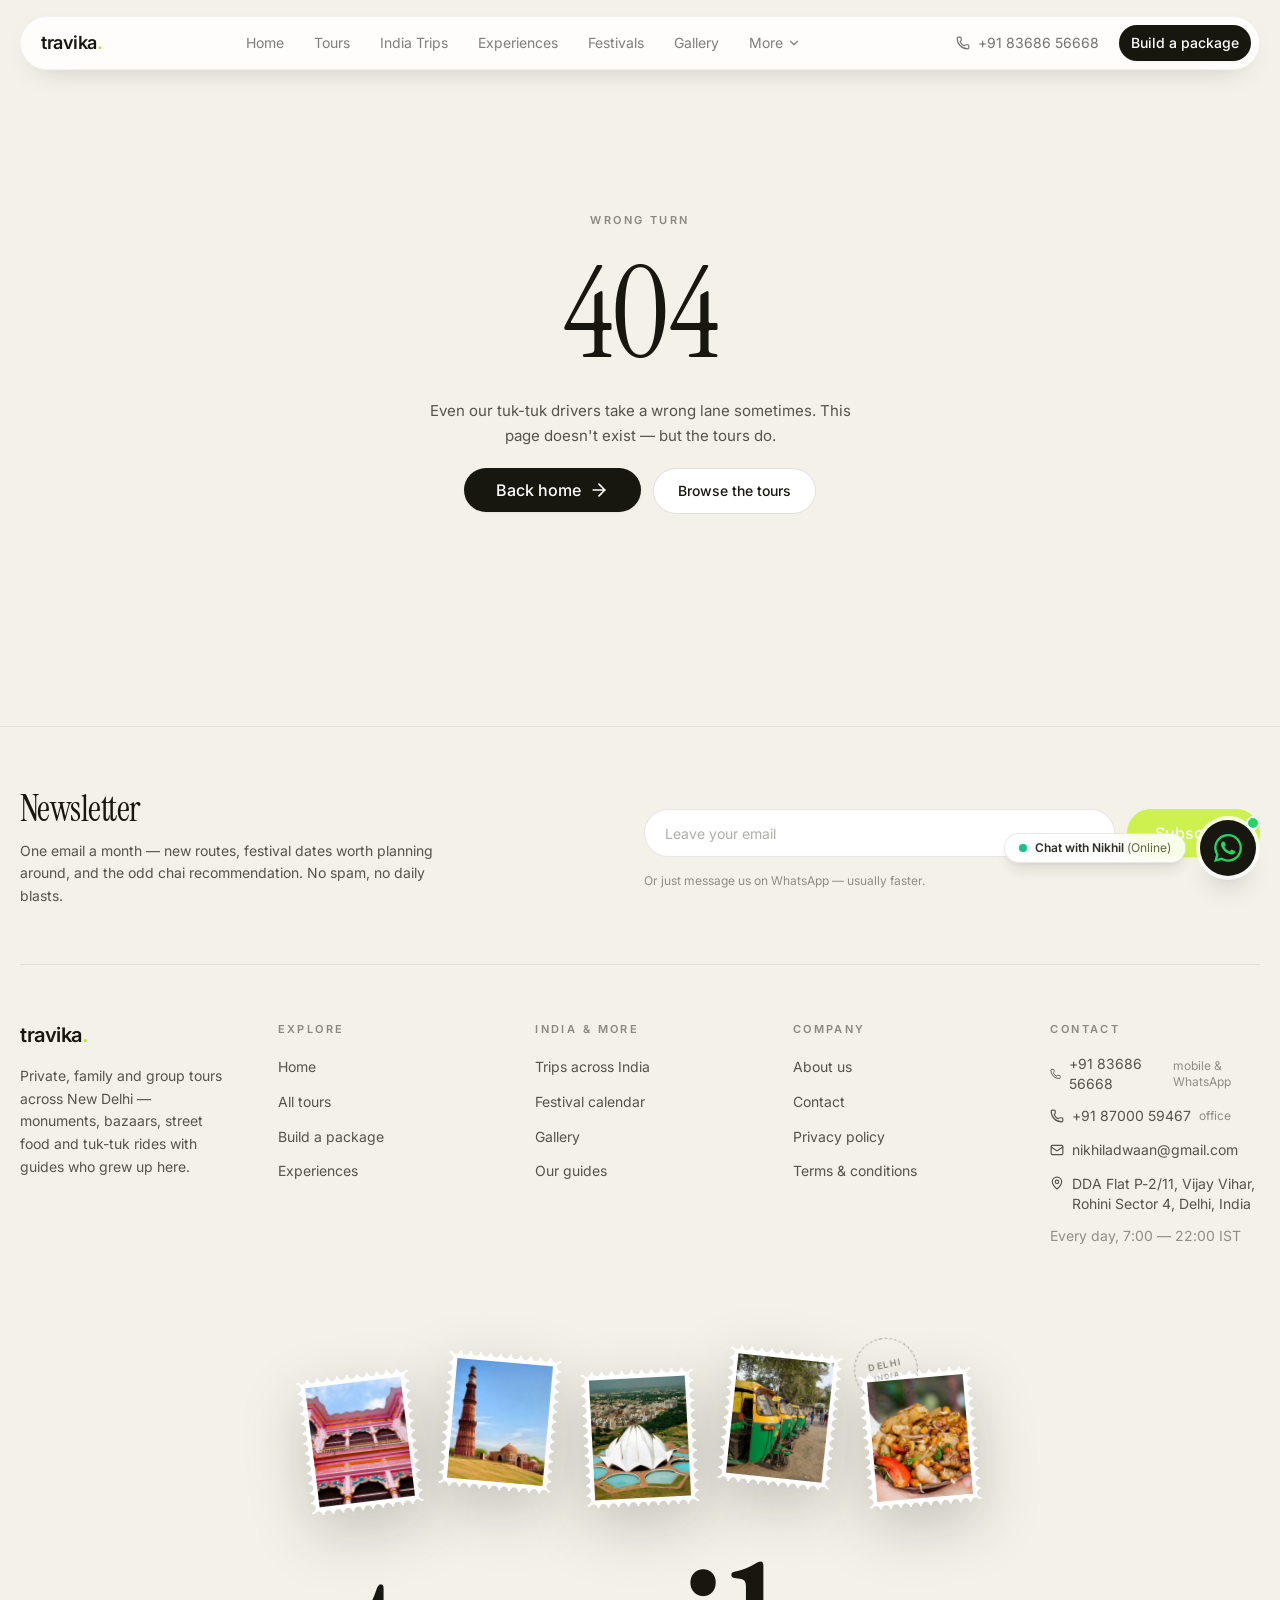
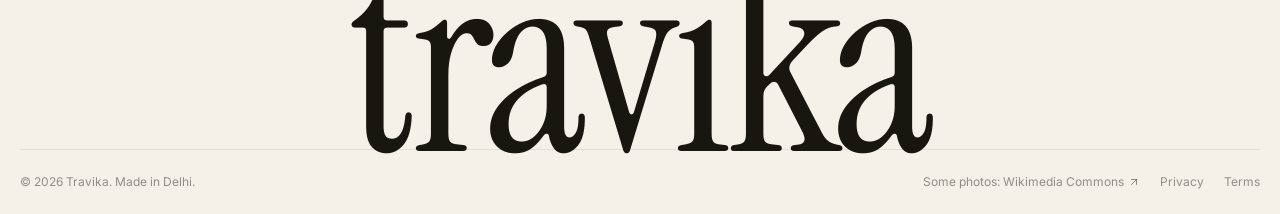
==== commit 822b4e43: "Deploy 2026-11-19 13:52" ====
--- a/index.html
+++ b/index.html
@@ -2,7 +2,6 @@
 <html lang="en">
   <head>
     <meta charset="UTF-8" />
-    <link rel="icon" href="/favicon.ico" />
     <meta
       name="viewport"
       content="width=device-width, initial-scale=1.0, maximum-scale=1.0, user-scalable=no, viewport-fit=cover"
@@ -10,11 +9,32 @@
     <meta name="theme-color" content="#f4f1e9" />
     <meta
       name="description"
-      content="Tripio — Delhi tours, walking tours, street food crawls and tuk-tuk rides with local guides. Build your own package and book a guide for New Delhi."
+      content="Travika — Delhi tours, walking tours, street food crawls and tuk-tuk rides with local guides. Build your own package and book a guide for New Delhi."
     />
-    <title>Tripio — Delhi Tours, Guides & Tuk-Tuk Rides</title>
-    <script type="module" crossorigin src="/assets/index-CdH1IULU.js"></script>
-    <link rel="stylesheet" crossorigin href="/assets/index-CUhOho3H.css">
+    <meta property="og:site_name" content="Travika" />
+    <meta property="og:type" content="website" />
+    <meta property="og:title" content="Travika — Private Delhi Tours With a Local Guide" />
+    <meta
+      property="og:description"
+      content="Private, family and group tours across New Delhi — monuments, bazaars, street food and tuk-tuk rides with a guide who grew up here. Book on WhatsApp."
+    />
+    <meta property="og:url" content="https://travika.in/" />
+    <meta property="og:image" content="https://travika.in/images/hero-lotus-poster.jpg" />
+    <meta name="twitter:card" content="summary_large_image" />
+    <meta name="twitter:title" content="Travika — Private Delhi Tours With a Local Guide" />
+    <meta
+      name="twitter:description"
+      content="Private, family and group tours across New Delhi — monuments, bazaars, street food and tuk-tuk rides with a guide who grew up here."
+    />
+    <meta
+      name="twitter:image"
+      content="https://travika.in/images/hero-lotus-poster.jpg"
+    />
+    <link rel="canonical" href="https://travika.in/" />
+    <link rel="icon" href="/favicon.ico" />
+    <title>Travika — Private Delhi Tours With a Local Guide</title>
+    <script type="module" crossorigin src="/assets/index-OiaG4SOx.js"></script>
+    <link rel="stylesheet" crossorigin href="/assets/index-D2230x7L.css">
   </head>
   <body>
     <div id="root"></div>
--- a/assets/index-D2230x7L.css
+++ b/assets/index-D2230x7L.css
@@ -0,0 +1 @@
+@font-face{font-family:Instrument Serif;font-style:normal;font-display:swap;font-weight:400;src:url(/assets/instrument-serif-latin-ext-400-normal-C2je3j2s.woff2)format("woff2"),url(/assets/instrument-serif-latin-ext-400-normal-CFCUzsTy.woff)format("woff");unicode-range:U+100-2BA,U+2BD-2C5,U+2C7-2CC,U+2CE-2D7,U+2DD-2FF,U+304,U+308,U+329,U+1D00-1DBF,U+1E00-1E9F,U+1EF2-1EFF,U+2020,U+20A0-20AB,U+20AD-20C0,U+2113,U+2C60-2C7F,U+A720-A7FF}@font-face{font-family:Instrument Serif;font-style:normal;font-display:swap;font-weight:400;src:url(/assets/instrument-serif-latin-400-normal-DnYpCC2O.woff2)format("woff2"),url(/assets/instrument-serif-latin-400-normal-BVbkICAY.woff)format("woff");unicode-range:U+??,U+131,U+152-153,U+2BB-2BC,U+2C6,U+2DA,U+2DC,U+304,U+308,U+329,U+2000-206F,U+20AC,U+2122,U+2191,U+2193,U+2212,U+2215,U+FEFF,U+FFFD}@font-face{font-family:Instrument Serif;font-style:italic;font-display:swap;font-weight:400;src:url(/assets/instrument-serif-latin-ext-400-italic-C9HzH3YL.woff2)format("woff2"),url(/assets/instrument-serif-latin-ext-400-italic-D7-lnxEk.woff)format("woff");unicode-range:U+100-2BA,U+2BD-2C5,U+2C7-2CC,U+2CE-2D7,U+2DD-2FF,U+304,U+308,U+329,U+1D00-1DBF,U+1E00-1E9F,U+1EF2-1EFF,U+2020,U+20A0-20AB,U+20AD-20C0,U+2113,U+2C60-2C7F,U+A720-A7FF}@font-face{font-family:Instrument Serif;font-style:italic;font-display:swap;font-weight:400;src:url(/assets/instrument-serif-latin-400-italic-DKMiL14s.woff2)format("woff2"),url(/assets/instrument-serif-latin-400-italic-u__WvvIK.woff)format("woff");unicode-range:U+??,U+131,U+152-153,U+2BB-2BC,U+2C6,U+2DA,U+2DC,U+304,U+308,U+329,U+2000-206F,U+20AC,U+2122,U+2191,U+2193,U+2212,U+2215,U+FEFF,U+FFFD}@font-face{font-family:Inter Variable;font-style:normal;font-display:swap;font-weight:100 900;src:url(/assets/inter-cyrillic-ext-wght-normal-BOeWTOD4.woff2)format("woff2-variations");unicode-range:U+460-52F,U+1C80-1C8A,U+20B4,U+2DE0-2DFF,U+A640-A69F,U+FE2E-FE2F}@font-face{font-family:Inter Variable;font-style:normal;font-display:swap;font-weight:100 900;src:url(/assets/inter-cyrillic-wght-normal-DqGufNeO.woff2)format("woff2-variations");unicode-range:U+301,U+400-45F,U+490-491,U+4B0-4B1,U+2116}@font-face{font-family:Inter Variable;font-style:normal;font-display:swap;font-weight:100 900;src:url(/assets/inter-greek-ext-wght-normal-DlzME5K_.woff2)format("woff2-variations");unicode-range:U+1F??}@font-face{font-family:Inter Variable;font-style:normal;font-display:swap;font-weight:100 900;src:url(/assets/inter-greek-wght-normal-CkhJZR-_.woff2)format("woff2-variations");unicode-range:U+370-377,U+37A-37F,U+384-38A,U+38C,U+38E-3A1,U+3A3-3FF}@font-face{font-family:Inter Variable;font-style:normal;font-display:swap;font-weight:100 900;src:url(/assets/inter-vietnamese-wght-normal-CBcvBZtf.woff2)format("woff2-variations");unicode-range:U+102-103,U+110-111,U+128-129,U+168-169,U+1A0-1A1,U+1AF-1B0,U+300-301,U+303-304,U+308-309,U+323,U+329,U+1EA0-1EF9,U+20AB}@font-face{font-family:Inter Variable;font-style:normal;font-display:swap;font-weight:100 900;src:url(/assets/inter-latin-ext-wght-normal-DO1Apj_S.woff2)format("woff2-variations");unicode-range:U+100-2BA,U+2BD-2C5,U+2C7-2CC,U+2CE-2D7,U+2DD-2FF,U+304,U+308,U+329,U+1D00-1DBF,U+1E00-1E9F,U+1EF2-1EFF,U+2020,U+20A0-20AB,U+20AD-20C0,U+2113,U+2C60-2C7F,U+A720-A7FF}@font-face{font-family:Inter Variable;font-style:normal;font-display:swap;font-weight:100 900;src:url(/assets/inter-latin-wght-normal-Dx4kXJAl.woff2)format("woff2-variations");unicode-range:U+??,U+131,U+152-153,U+2BB-2BC,U+2C6,U+2DA,U+2DC,U+304,U+308,U+329,U+2000-206F,U+20AC,U+2122,U+2191,U+2193,U+2212,U+2215,U+FEFF,U+FFFD}@layer properties{@supports (((-webkit-hyphens:none)) and (not (margin-trim:inline))) or ((-moz-orient:inline) and (not (color:rgb(from red r g b)))){*,:before,:after,::backdrop{--tw-translate-x:0;--tw-translate-y:0;--tw-translate-z:0;--tw-scale-x:1;--tw-scale-y:1;--tw-scale-z:1;--tw-rotate-x:initial;--tw-rotate-y:initial;--tw-rotate-z:initial;--tw-skew-x:initial;--tw-skew-y:initial;--tw-scroll-snap-strictness:proximity;--tw-divide-y-reverse:0;--tw-border-style:solid;--tw-gradient-position:initial;--tw-gradient-from:#0000;--tw-gradient-via:#0000;--tw-gradient-to:#0000;--tw-gradient-stops:initial;--tw-gradient-via-stops:initial;--tw-gradient-from-position:0%;--tw-gradient-via-position:50%;--tw-gradient-to-position:100%;--tw-leading:initial;--tw-font-weight:initial;--tw-tracking:initial;--tw-ordinal:initial;--tw-slashed-zero:initial;--tw-numeric-figure:initial;--tw-numeric-spacing:initial;--tw-numeric-fraction:initial;--tw-shadow:0 0 #0000;--tw-shadow-color:initial;--tw-shadow-alpha:100%;--tw-inset-shadow:0 0 #0000;--tw-inset-shadow-color:initial;--tw-inset-shadow-alpha:100%;--tw-ring-color:initial;--tw-ring-shadow:0 0 #0000;--tw-inset-ring-color:initial;--tw-inset-ring-shadow:0 0 #0000;--tw-ring-inset:initial;--tw-ring-offset-width:0px;--tw-ring-offset-color:#fff;--tw-ring-offset-shadow:0 0 #0000;--tw-outline-style:solid;--tw-blur:initial;--tw-brightness:initial;--tw-contrast:initial;--tw-grayscale:initial;--tw-hue-rotate:initial;--tw-invert:initial;--tw-opacity:initial;--tw-saturate:initial;--tw-sepia:initial;--tw-drop-shadow:initial;--tw-drop-shadow-color:initial;--tw-drop-shadow-alpha:100%;--tw-drop-shadow-size:initial;--tw-backdrop-blur:initial;--tw-backdrop-brightness:initial;--tw-backdrop-contrast:initial;--tw-backdrop-grayscale:initial;--tw-backdrop-hue-rotate:initial;--tw-backdrop-invert:initial;--tw-backdrop-opacity:initial;--tw-backdrop-saturate:initial;--tw-backdrop-sepia:initial;--tw-duration:initial;--tw-ease:initial;--tw-text-shadow-color:initial;--tw-text-shadow-alpha:100%}}}@layer theme{:root,:host{--font-sans:"Inter Variable", Inter, ui-sans-serif, system-ui, sans-serif;--font-mono:ui-monospace, SFMono-Regular, Menlo, Monaco, Consolas, "Liberation Mono", "Courier New", monospace;--color-red-500:oklch(63.7% .237 25.331);--color-emerald-400:oklch(76.5% .177 163.223);--color-emerald-500:oklch(69.6% .17 162.48);--color-black:#000;--color-white:#fff;--spacing:.25rem;--container-xs:20rem;--container-sm:24rem;--container-md:28rem;--container-xl:36rem;--container-2xl:42rem;--container-3xl:48rem;--container-4xl:56rem;--container-5xl:64rem;--container-6xl:72rem;--container-7xl:80rem;--text-xs:.75rem;--text-xs--line-height:calc(1 / .75);--text-sm:.875rem;--text-sm--line-height:calc(1.25 / .875);--text-base:1rem;--text-base--line-height:calc(1.5 / 1);--text-lg:1.125rem;--text-lg--line-height:calc(1.75 / 1.125);--text-xl:1.25rem;--text-xl--line-height:calc(1.75 / 1.25);--text-2xl:1.5rem;--text-2xl--line-height:calc(2 / 1.5);--text-3xl:1.875rem;--text-3xl--line-height:calc(2.25 / 1.875);--text-4xl:2.25rem;--text-4xl--line-height:calc(2.5 / 2.25);--text-5xl:3rem;--text-5xl--line-height:1;--text-6xl:3.75rem;--text-6xl--line-height:1;--font-weight-normal:400;--font-weight-medium:500;--font-weight-semibold:600;--font-weight-bold:700;--tracking-tight:-.025em;--tracking-wide:.025em;--tracking-wider:.05em;--tracking-widest:.1em;--leading-tight:1.25;--leading-snug:1.375;--leading-relaxed:1.625;--radius-sm:.25rem;--radius-md:.375rem;--radius-lg:.5rem;--radius-xl:.75rem;--radius-2xl:1rem;--radius-3xl:1.5rem;--drop-shadow-sm:0 1px 2px #00000026;--ease-out:cubic-bezier(0, 0, .2, 1);--animate-spin:spin 1s linear infinite;--animate-ping:ping 1s cubic-bezier(0, 0, .2, 1) infinite;--blur-sm:8px;--blur-md:12px;--default-transition-duration:.15s;--default-transition-timing-function:cubic-bezier(.4, 0, .2, 1);--default-font-family:var(--font-sans);--default-mono-font-family:var(--font-mono);--font-display:"Instrument Serif", "Iowan Old Style", Georgia, serif;--color-cream:#f4f1e9;--color-sage:#e7ebd5;--color-sage-deep:#dbe3c2;--color-ink:#17160f;--color-ink-soft:#55534a;--color-background:#fff;--color-foreground:#17160f;--color-primary:#17160f;--color-primary-foreground:#fdfcf8;--color-secondary:#efece1;--color-secondary-foreground:#17160f;--color-destructive:#e5484d;--color-ring:#17160f;--color-smooth-900:#2b2a22;--color-brand:#cdf14f;--color-brand-secondary:#b7e42f;--color-amber:#f2b53c;--color-amber-fg:#241c05;--color-amber-hover:#e5a726;--color-blue:#4c7df0;--color-blue-fg:#fff;--color-blue-hover:#3d6ee2;--color-green:#3ea36a;--color-green-fg:#fff;--color-green-hover:#359059;--shadow-card:0 24px 60px -32px #17160f47}}@layer base{*,:after,:before,::backdrop{box-sizing:border-box;border:0 solid;margin:0;padding:0}::file-selector-button{box-sizing:border-box;border:0 solid;margin:0;padding:0}html,:host{-webkit-text-size-adjust:100%;tab-size:4;line-height:1.5;font-family:var(--default-font-family,-apple-system, BlinkMacSystemFont, "Segoe UI", Roboto, "Helvetica Neue", "Noto Sans", Arial, sans-serif, "Apple Color Emoji", "Segoe UI Emoji", "Segoe UI Symbol", "Noto Color Emoji");font-feature-settings:var(--default-font-feature-settings,normal);font-variation-settings:var(--default-font-variation-settings,normal);-webkit-tap-highlight-color:transparent}hr{height:0;color:inherit;border-top-width:1px}abbr:where([title]){-webkit-text-decoration:underline dotted;text-decoration:underline dotted}h1,h2,h3,h4,h5,h6{font-size:inherit;font-weight:inherit}a{color:inherit;-webkit-text-decoration:inherit;-webkit-text-decoration:inherit;-webkit-text-decoration:inherit;-webkit-text-decoration:inherit;text-decoration:inherit}b,strong{font-weight:bolder}code,kbd,samp,pre{font-family:var(--default-mono-font-family,ui-monospace, SFMono-Regular, Menlo, Monaco, Consolas, "Liberation Mono", "Courier New", monospace);font-feature-settings:var(--default-mono-font-feature-settings,normal);font-variation-settings:var(--default-mono-font-variation-settings,normal);font-size:1em}small{font-size:80%}sub,sup{vertical-align:baseline;font-size:75%;line-height:0;position:relative}sub{bottom:-.25em}sup{top:-.5em}table{text-indent:0;border-color:inherit;border-collapse:collapse}:-moz-focusring:where(:not(iframe)){outline:auto}progress{vertical-align:baseline}summary{display:list-item}ol,ul,menu{list-style:none}img,svg,video,canvas,audio,iframe,embed,object{vertical-align:middle;display:block}img,video{max-width:100%;height:auto}button,input,select,optgroup,textarea{font:inherit;font-feature-settings:inherit;font-variation-settings:inherit;letter-spacing:inherit;color:inherit;opacity:1;background-color:#0000;border-radius:0}::file-selector-button{font:inherit;font-feature-settings:inherit;font-variation-settings:inherit;letter-spacing:inherit;color:inherit;opacity:1;background-color:#0000;border-radius:0}:where(select:is([multiple],[size])) optgroup{font-weight:bolder}:where(select:is([multiple],[size])) optgroup option{padding-inline-start:20px}::file-selector-button{margin-inline-end:4px}::placeholder{opacity:1}@supports (not ((-webkit-appearance:-apple-pay-button))) or (contain-intrinsic-size:1px){::placeholder{color:currentColor}@supports (color:color-mix(in lab, red, red)){::placeholder{color:color-mix(in oklab, currentcolor 50%, transparent)}}}textarea{resize:vertical}::-webkit-search-decoration{-webkit-appearance:none}::-webkit-date-and-time-value{min-height:1lh;text-align:inherit}::-webkit-datetime-edit{display:inline-flex}::-webkit-datetime-edit-fields-wrapper{padding:0}::-webkit-datetime-edit{padding-block:0}::-webkit-datetime-edit-year-field{padding-block:0}::-webkit-datetime-edit-month-field{padding-block:0}::-webkit-datetime-edit-day-field{padding-block:0}::-webkit-datetime-edit-hour-field{padding-block:0}::-webkit-datetime-edit-minute-field{padding-block:0}::-webkit-datetime-edit-second-field{padding-block:0}::-webkit-datetime-edit-millisecond-field{padding-block:0}::-webkit-datetime-edit-meridiem-field{padding-block:0}::-webkit-calendar-picker-indicator{line-height:1}:-moz-ui-invalid{box-shadow:none}button,input:where([type=button],[type=reset],[type=submit]){appearance:button}::file-selector-button{appearance:button}::-webkit-inner-spin-button{height:auto}::-webkit-outer-spin-button{height:auto}[hidden]:where(:not([hidden=until-found])){display:none!important}}@layer components;@layer utilities{.pointer-events-none{pointer-events:none}.collapse{visibility:collapse}.invisible{visibility:hidden}.visible{visibility:visible}.sr-only{clip-path:inset(50%);white-space:nowrap;border-width:0;width:1px;height:1px;margin:-1px;padding:0;position:absolute;overflow:hidden}.absolute{position:absolute}.fixed{position:fixed}.relative{position:relative}.static{position:static}.inset-0{inset:0}.inset-x-0{inset-inline:0}.inset-x-6{inset-inline:calc(var(--spacing) * 6)}.-top-1{top:calc(var(--spacing) * -1)}.-top-3{top:calc(var(--spacing) * -3)}.-top-4{top:calc(var(--spacing) * -4)}.-top-12{top:calc(var(--spacing) * -12)}.top-0{top:0}.top-1{top:var(--spacing)}.top-1\/2{top:50%}.top-3{top:calc(var(--spacing) * 3)}.top-3\.5{top:calc(var(--spacing) * 3.5)}.top-4{top:calc(var(--spacing) * 4)}.top-5{top:calc(var(--spacing) * 5)}.top-7{top:calc(var(--spacing) * 7)}.top-8{top:calc(var(--spacing) * 8)}.top-10{top:calc(var(--spacing) * 10)}.top-full{top:100%}.-right-1{right:calc(var(--spacing) * -1)}.-right-2{right:calc(var(--spacing) * -2)}.-right-3{right:calc(var(--spacing) * -3)}.-right-6{right:calc(var(--spacing) * -6)}.right-0{right:0}.right-3{right:calc(var(--spacing) * 3)}.right-3\.5{right:calc(var(--spacing) * 3.5)}.right-4{right:calc(var(--spacing) * 4)}.right-5{right:calc(var(--spacing) * 5)}.right-6{right:calc(var(--spacing) * 6)}.right-10{right:calc(var(--spacing) * 10)}.right-\[6\%\]{right:6%}.-bottom-10{bottom:calc(var(--spacing) * -10)}.-bottom-\[0\.18em\]{bottom:-.18em}.bottom-0{bottom:0}.bottom-3{bottom:calc(var(--spacing) * 3)}.bottom-3\.5{bottom:calc(var(--spacing) * 3.5)}.bottom-4{bottom:calc(var(--spacing) * 4)}.bottom-5{bottom:calc(var(--spacing) * 5)}.bottom-6{bottom:calc(var(--spacing) * 6)}.bottom-10{bottom:calc(var(--spacing) * 10)}.bottom-16{bottom:calc(var(--spacing) * 16)}.bottom-24{bottom:calc(var(--spacing) * 24)}.-left-2{left:calc(var(--spacing) * -2)}.-left-\[26px\]{left:-26px}.left-0{left:0}.left-1\/2{left:50%}.left-3{left:calc(var(--spacing) * 3)}.left-3\.5{left:calc(var(--spacing) * 3.5)}.left-4{left:calc(var(--spacing) * 4)}.left-5{left:calc(var(--spacing) * 5)}.left-6{left:calc(var(--spacing) * 6)}.-z-10{z-index:calc(10 * -1)}.z-10{z-index:10}.z-20{z-index:20}.z-30{z-index:30}.z-40{z-index:40}.z-50{z-index:50}.z-\[60\]{z-index:60}.z-\[70\]{z-index:70}.col-span-3{grid-column:span 3/span 3}.container{width:100%}@media (width>=30rem){.container{max-width:30rem}}@media (width>=40rem){.container{max-width:40rem}}@media (width>=48rem){.container{max-width:48rem}}@media (width>=64rem){.container{max-width:64rem}}@media (width>=80rem){.container{max-width:80rem}}@media (width>=96rem){.container{max-width:96rem}}.-mx-3{margin-inline:calc(var(--spacing) * -3)}.-mx-5{margin-inline:calc(var(--spacing) * -5)}.mx-auto{margin-inline:auto}.-mt-4{margin-top:calc(var(--spacing) * -4)}.mt-0\.5{margin-top:calc(var(--spacing) * .5)}.mt-1{margin-top:var(--spacing)}.mt-1\.5{margin-top:calc(var(--spacing) * 1.5)}.mt-2{margin-top:calc(var(--spacing) * 2)}.mt-2\.5{margin-top:calc(var(--spacing) * 2.5)}.mt-3{margin-top:calc(var(--spacing) * 3)}.mt-4{margin-top:calc(var(--spacing) * 4)}.mt-5{margin-top:calc(var(--spacing) * 5)}.mt-6{margin-top:calc(var(--spacing) * 6)}.mt-7{margin-top:calc(var(--spacing) * 7)}.mt-8{margin-top:calc(var(--spacing) * 8)}.mt-10{margin-top:calc(var(--spacing) * 10)}.mt-12{margin-top:calc(var(--spacing) * 12)}.mt-14{margin-top:calc(var(--spacing) * 14)}.mt-20{margin-top:calc(var(--spacing) * 20)}.mt-24{margin-top:calc(var(--spacing) * 24)}.mt-auto{margin-top:auto}.mr-2{margin-right:calc(var(--spacing) * 2)}.-mb-\[0\.18em\]{margin-bottom:-.18em}.mb-5{margin-bottom:calc(var(--spacing) * 5)}.mb-10{margin-bottom:calc(var(--spacing) * 10)}.mb-12{margin-bottom:calc(var(--spacing) * 12)}.ml-1{margin-left:var(--spacing)}.ml-1\.5{margin-left:calc(var(--spacing) * 1.5)}.ml-2{margin-left:calc(var(--spacing) * 2)}.block{display:block}.flex{display:flex}.grid{display:grid}.hidden{display:none}.inline{display:inline}.inline-block{display:inline-block}.inline-flex{display:inline-flex}.table{display:table}.aspect-\[3\/4\]{aspect-ratio:3/4}.aspect-\[4\/3\]{aspect-ratio:4/3}.aspect-\[4\/5\]{aspect-ratio:4/5}.aspect-\[16\/9\]{aspect-ratio:16/9}.aspect-\[16\/10\]{aspect-ratio:16/10}.aspect-square{aspect-ratio:1}.size-2{width:calc(var(--spacing) * 2);height:calc(var(--spacing) * 2)}.size-2\.5{width:calc(var(--spacing) * 2.5);height:calc(var(--spacing) * 2.5)}.size-3{width:calc(var(--spacing) * 3);height:calc(var(--spacing) * 3)}.size-3\.5{width:calc(var(--spacing) * 3.5);height:calc(var(--spacing) * 3.5)}.size-4{width:calc(var(--spacing) * 4);height:calc(var(--spacing) * 4)}.size-5{width:calc(var(--spacing) * 5);height:calc(var(--spacing) * 5)}.size-6{width:calc(var(--spacing) * 6);height:calc(var(--spacing) * 6)}.size-7{width:calc(var(--spacing) * 7);height:calc(var(--spacing) * 7)}.size-8{width:calc(var(--spacing) * 8);height:calc(var(--spacing) * 8)}.size-9{width:calc(var(--spacing) * 9);height:calc(var(--spacing) * 9)}.size-10{width:calc(var(--spacing) * 10);height:calc(var(--spacing) * 10)}.size-11{width:calc(var(--spacing) * 11);height:calc(var(--spacing) * 11)}.size-12{width:calc(var(--spacing) * 12);height:calc(var(--spacing) * 12)}.size-14{width:calc(var(--spacing) * 14);height:calc(var(--spacing) * 14)}.size-16{width:calc(var(--spacing) * 16);height:calc(var(--spacing) * 16)}.size-\[1em\]{width:1em;height:1em}.h-2\.5{height:calc(var(--spacing) * 2.5)}.h-7{height:calc(var(--spacing) * 7)}.h-8{height:calc(var(--spacing) * 8)}.h-9{height:calc(var(--spacing) * 9)}.h-10{height:calc(var(--spacing) * 10)}.h-11{height:calc(var(--spacing) * 11)}.h-12{height:calc(var(--spacing) * 12)}.h-20{height:calc(var(--spacing) * 20)}.h-24{height:calc(var(--spacing) * 24)}.h-\[0\.32em\]{height:.32em}.h-\[3px\]{height:3px}.h-\[62vh\]{height:62vh}.h-\[78vh\]{height:78vh}.h-\[94\%\]{height:94%}.h-\[220px\]{height:220px}.h-\[320px\]{height:320px}.h-\[340px\]{height:340px}.h-\[360px\]{height:360px}.h-\[420px\]{height:420px}.h-\[520px\]{height:520px}.h-full{height:100%}.max-h-\[76vh\]{max-height:76vh}.max-h-full{max-height:100%}.min-h-0{min-height:0}.min-h-\[70vh\]{min-height:70vh}.min-h-\[110px\]{min-height:110px}.min-h-\[220px\]{min-height:220px}.min-h-\[240px\]{min-height:240px}.min-h-\[250px\]{min-height:250px}.min-h-\[320px\]{min-height:320px}.min-h-\[420px\]{min-height:420px}.min-h-\[440px\]{min-height:440px}.min-h-\[520px\]{min-height:520px}.min-h-screen{min-height:100vh}.w-2\.5{width:calc(var(--spacing) * 2.5)}.w-6{width:calc(var(--spacing) * 6)}.w-9{width:calc(var(--spacing) * 9)}.w-10{width:calc(var(--spacing) * 10)}.w-14{width:calc(var(--spacing) * 14)}.w-32{width:calc(var(--spacing) * 32)}.w-40{width:calc(var(--spacing) * 40)}.w-52{width:calc(var(--spacing) * 52)}.w-56{width:calc(var(--spacing) * 56)}.w-64{width:calc(var(--spacing) * 64)}.w-72{width:calc(var(--spacing) * 72)}.w-\[94\%\]{width:94%}.w-\[97\%\]{width:97%}.w-\[152px\]{width:152px}.w-\[168px\]{width:168px}.w-\[280px\]{width:280px}.w-\[620px\]{width:620px}.w-full{width:100%}.max-w-2xl{max-width:var(--container-2xl)}.max-w-3xl{max-width:var(--container-3xl)}.max-w-4xl{max-width:var(--container-4xl)}.max-w-5xl{max-width:var(--container-5xl)}.max-w-6xl{max-width:var(--container-6xl)}.max-w-7xl{max-width:var(--container-7xl)}.max-w-\[16rem\]{max-width:16rem}.max-w-\[90vw\]{max-width:90vw}.max-w-\[520px\]{max-width:520px}.max-w-md{max-width:var(--container-md)}.max-w-none{max-width:none}.max-w-sm{max-width:var(--container-sm)}.max-w-xl{max-width:var(--container-xl)}.max-w-xs{max-width:var(--container-xs)}.min-w-0{min-width:0}.flex-1{flex:1}.flex-shrink{flex-shrink:1}.shrink-0{flex-shrink:0}.origin-left{transform-origin:0}.-translate-x-1{--tw-translate-x:calc(var(--spacing) * -1);translate:var(--tw-translate-x) var(--tw-translate-y)}.-translate-x-1\/2{--tw-translate-x:calc(calc(1 / 2 * 100%) * -1);translate:var(--tw-translate-x) var(--tw-translate-y)}.translate-x-0{--tw-translate-x:0px;translate:var(--tw-translate-x) var(--tw-translate-y)}.-translate-y-1\/2{--tw-translate-y:calc(calc(1 / 2 * 100%) * -1);translate:var(--tw-translate-x) var(--tw-translate-y)}.-translate-y-3{--tw-translate-y:calc(var(--spacing) * -3);translate:var(--tw-translate-x) var(--tw-translate-y)}.-translate-y-4{--tw-translate-y:calc(var(--spacing) * -4);translate:var(--tw-translate-x) var(--tw-translate-y)}.translate-y-1{--tw-translate-y:var(--spacing);translate:var(--tw-translate-x) var(--tw-translate-y)}.translate-y-2{--tw-translate-y:calc(var(--spacing) * 2);translate:var(--tw-translate-x) var(--tw-translate-y)}.translate-y-6{--tw-translate-y:calc(var(--spacing) * 6);translate:var(--tw-translate-x) var(--tw-translate-y)}.scale-95{--tw-scale-x:95%;--tw-scale-y:95%;--tw-scale-z:95%;scale:var(--tw-scale-x) var(--tw-scale-y)}.scale-\[1\.02\]{scale:1.02}.-rotate-12{rotate:-12deg}.-rotate-\[3deg\]{rotate:-3deg}.transform{transform:var(--tw-rotate-x,) var(--tw-rotate-y,) var(--tw-rotate-z,) var(--tw-skew-x,) var(--tw-skew-y,)}.animate-ping{animation:var(--animate-ping)}.animate-spin{animation:var(--animate-spin)}.cursor-grab{cursor:grab}.cursor-pointer{cursor:pointer}.resize{resize:both}.resize-y{resize:vertical}.snap-x{scroll-snap-type:x var(--tw-scroll-snap-strictness)}.snap-mandatory{--tw-scroll-snap-strictness:mandatory}.snap-center{scroll-snap-align:center}.columns-1{columns:1}.break-inside-avoid{break-inside:avoid}.grid-cols-2{grid-template-columns:repeat(2,minmax(0,1fr))}.grid-cols-6{grid-template-columns:repeat(6,minmax(0,1fr))}.grid-cols-\[minmax\(0\,1fr\)\]{grid-template-columns:minmax(0,1fr)}.flex-col{flex-direction:column}.flex-row{flex-direction:row}.flex-wrap{flex-wrap:wrap}.place-items-center{place-items:center}.items-baseline{align-items:baseline}.items-center{align-items:center}.items-end{align-items:flex-end}.items-start{align-items:flex-start}.justify-between{justify-content:space-between}.justify-center{justify-content:center}.justify-end{justify-content:flex-end}.justify-start{justify-content:flex-start}.gap-0\.5{gap:calc(var(--spacing) * .5)}.gap-1{gap:var(--spacing)}.gap-1\.5{gap:calc(var(--spacing) * 1.5)}.gap-2{gap:calc(var(--spacing) * 2)}.gap-2\.5{gap:calc(var(--spacing) * 2.5)}.gap-3{gap:calc(var(--spacing) * 3)}.gap-3\.5{gap:calc(var(--spacing) * 3.5)}.gap-4{gap:calc(var(--spacing) * 4)}.gap-5{gap:calc(var(--spacing) * 5)}.gap-6{gap:calc(var(--spacing) * 6)}.gap-8{gap:calc(var(--spacing) * 8)}.gap-10{gap:calc(var(--spacing) * 10)}.gap-12{gap:calc(var(--spacing) * 12)}.gap-14{gap:calc(var(--spacing) * 14)}.gap-x-5{column-gap:calc(var(--spacing) * 5)}.gap-y-3{row-gap:calc(var(--spacing) * 3)}:where(.divide-y>:not(:last-child)){--tw-divide-y-reverse:0;border-bottom-style:var(--tw-border-style);border-top-style:var(--tw-border-style);border-top-width:calc(1px * var(--tw-divide-y-reverse));border-bottom-width:calc(1px * calc(1 - var(--tw-divide-y-reverse)))}:where(.divide-ink\/8>:not(:last-child)){border-color:#17160f14}@supports (color:color-mix(in lab, red, red)){:where(.divide-ink\/8>:not(:last-child)){border-color:color-mix(in oklab, var(--color-ink) 8%, transparent)}}.truncate{text-overflow:ellipsis;white-space:nowrap;overflow:hidden}.overflow-hidden{overflow:hidden}.overflow-visible{overflow:visible}.overflow-x-auto{overflow-x:auto}.overflow-y-auto{overflow-y:auto}.rounded-2xl{border-radius:var(--radius-2xl)}.rounded-3xl{border-radius:var(--radius-3xl)}.rounded-\[28px\]{border-radius:28px}.rounded-\[32px\]{border-radius:32px}.rounded-\[36px\]{border-radius:36px}.rounded-full{border-radius:2147483647px}.rounded-full\!{border-radius:2147483647px!important}.rounded-lg{border-radius:var(--radius-lg)}.rounded-md{border-radius:var(--radius-md)}.rounded-none\!{border-radius:0!important}.rounded-sm{border-radius:var(--radius-sm)}.rounded-xl{border-radius:var(--radius-xl)}.rounded-t-md{border-top-left-radius:var(--radius-md);border-top-right-radius:var(--radius-md)}.border{border-style:var(--tw-border-style);border-width:1px}.border-2{border-style:var(--tw-border-style);border-width:2px}.border-4{border-style:var(--tw-border-style);border-width:4px}.border-\[0\.5px\]{border-style:var(--tw-border-style);border-width:.5px}.border-\[1\.5px\]{border-style:var(--tw-border-style);border-width:1.5px}.border-\[5px\]{border-style:var(--tw-border-style);border-width:5px}.border-y{border-block-style:var(--tw-border-style);border-block-width:1px}.border-t{border-top-style:var(--tw-border-style);border-top-width:1px}.border-b{border-bottom-style:var(--tw-border-style);border-bottom-width:1px}.border-l{border-left-style:var(--tw-border-style);border-left-width:1px}.border-dashed{--tw-border-style:dashed;border-style:dashed}.border-amber\/40{border-color:#f2b53c66}@supports (color:color-mix(in lab, red, red)){.border-amber\/40{border-color:color-mix(in oklab, var(--color-amber) 40%, transparent)}}.border-amber\/50{border-color:#f2b53c80}@supports (color:color-mix(in lab, red, red)){.border-amber\/50{border-color:color-mix(in oklab, var(--color-amber) 50%, transparent)}}.border-brand-secondary{border-color:var(--color-brand-secondary)}.border-brand-secondary\/40{border-color:#b7e42f66}@supports (color:color-mix(in lab, red, red)){.border-brand-secondary\/40{border-color:color-mix(in oklab, var(--color-brand-secondary) 40%, transparent)}}.border-brand-secondary\/50{border-color:#b7e42f80}@supports (color:color-mix(in lab, red, red)){.border-brand-secondary\/50{border-color:color-mix(in oklab, var(--color-brand-secondary) 50%, transparent)}}.border-destructive\/30{border-color:#e5484d4d}@supports (color:color-mix(in lab, red, red)){.border-destructive\/30{border-color:color-mix(in oklab, var(--color-destructive) 30%, transparent)}}.border-foreground\/10{border-color:#17160f1a}@supports (color:color-mix(in lab, red, red)){.border-foreground\/10{border-color:color-mix(in oklab, var(--color-foreground) 10%, transparent)}}.border-ink{border-color:var(--color-ink)}.border-ink\/5{border-color:#17160f0d}@supports (color:color-mix(in lab, red, red)){.border-ink\/5{border-color:color-mix(in oklab, var(--color-ink) 5%, transparent)}}.border-ink\/6{border-color:#17160f0f}@supports (color:color-mix(in lab, red, red)){.border-ink\/6{border-color:color-mix(in oklab, var(--color-ink) 6%, transparent)}}.border-ink\/8{border-color:#17160f14}@supports (color:color-mix(in lab, red, red)){.border-ink\/8{border-color:color-mix(in oklab, var(--color-ink) 8%, transparent)}}.border-ink\/10{border-color:#17160f1a}@supports (color:color-mix(in lab, red, red)){.border-ink\/10{border-color:color-mix(in oklab, var(--color-ink) 10%, transparent)}}.border-ink\/12{border-color:#17160f1f}@supports (color:color-mix(in lab, red, red)){.border-ink\/12{border-color:color-mix(in oklab, var(--color-ink) 12%, transparent)}}.border-ink\/15{border-color:#17160f26}@supports (color:color-mix(in lab, red, red)){.border-ink\/15{border-color:color-mix(in oklab, var(--color-ink) 15%, transparent)}}.border-ink\/35{border-color:#17160f59}@supports (color:color-mix(in lab, red, red)){.border-ink\/35{border-color:color-mix(in oklab, var(--color-ink) 35%, transparent)}}.border-transparent{border-color:#0000}.border-white{border-color:var(--color-white)}.border-white\/25{border-color:#ffffff40}@supports (color:color-mix(in lab, red, red)){.border-white\/25{border-color:color-mix(in oklab, var(--color-white) 25%, transparent)}}.border-white\/30{border-color:#ffffff4d}@supports (color:color-mix(in lab, red, red)){.border-white\/30{border-color:color-mix(in oklab, var(--color-white) 30%, transparent)}}.border-white\/80{border-color:#fffc}@supports (color:color-mix(in lab, red, red)){.border-white\/80{border-color:color-mix(in oklab, var(--color-white) 80%, transparent)}}.border-white\/90{border-color:#ffffffe6}@supports (color:color-mix(in lab, red, red)){.border-white\/90{border-color:color-mix(in oklab, var(--color-white) 90%, transparent)}}.bg-\[\#25d366\]{background-color:#25d366}.bg-\[\#17160f\]{background-color:#17160f}.bg-\[color-mix\(in_oklab\,var\(--btn\,var\(--color-foreground\)\)_12\%\,transparent\)\]{background-color:var(--btn,#17160f)}@supports (color:color-mix(in lab, red, red)){.bg-\[color-mix\(in_oklab\,var\(--btn\,var\(--color-foreground\)\)_12\%\,transparent\)\]{background-color:color-mix(in oklab,var(--btn,var(--color-foreground)) 12%,transparent)}}.bg-\[var\(--btn\,var\(--color-foreground\)\)\]{background-color:var(--btn,var(--color-foreground))}.bg-amber\/10{background-color:#f2b53c1a}@supports (color:color-mix(in lab, red, red)){.bg-amber\/10{background-color:color-mix(in oklab, var(--color-amber) 10%, transparent)}}.bg-amber\/12{background-color:#f2b53c1f}@supports (color:color-mix(in lab, red, red)){.bg-amber\/12{background-color:color-mix(in oklab, var(--color-amber) 12%, transparent)}}.bg-amber\/15{background-color:#f2b53c26}@supports (color:color-mix(in lab, red, red)){.bg-amber\/15{background-color:color-mix(in oklab, var(--color-amber) 15%, transparent)}}.bg-background{background-color:var(--color-background)}.bg-brand{background-color:var(--color-brand)}.bg-brand-secondary{background-color:var(--color-brand-secondary)}.bg-brand\/20{background-color:#cdf14f33}@supports (color:color-mix(in lab, red, red)){.bg-brand\/20{background-color:color-mix(in oklab, var(--color-brand) 20%, transparent)}}.bg-brand\/25{background-color:#cdf14f40}@supports (color:color-mix(in lab, red, red)){.bg-brand\/25{background-color:color-mix(in oklab, var(--color-brand) 25%, transparent)}}.bg-brand\/30{background-color:#cdf14f4d}@supports (color:color-mix(in lab, red, red)){.bg-brand\/30{background-color:color-mix(in oklab, var(--color-brand) 30%, transparent)}}.bg-brand\/35{background-color:#cdf14f59}@supports (color:color-mix(in lab, red, red)){.bg-brand\/35{background-color:color-mix(in oklab, var(--color-brand) 35%, transparent)}}.bg-cream{background-color:var(--color-cream)}.bg-cream\/60{background-color:#f4f1e999}@supports (color:color-mix(in lab, red, red)){.bg-cream\/60{background-color:color-mix(in oklab, var(--color-cream) 60%, transparent)}}.bg-cream\/70{background-color:#f4f1e9b3}@supports (color:color-mix(in lab, red, red)){.bg-cream\/70{background-color:color-mix(in oklab, var(--color-cream) 70%, transparent)}}.bg-destructive\/8{background-color:#e5484d14}@supports (color:color-mix(in lab, red, red)){.bg-destructive\/8{background-color:color-mix(in oklab, var(--color-destructive) 8%, transparent)}}.bg-emerald-400{background-color:var(--color-emerald-400)}.bg-emerald-500{background-color:var(--color-emerald-500)}.bg-ink{background-color:var(--color-ink)}.bg-ink\/12{background-color:#17160f1f}@supports (color:color-mix(in lab, red, red)){.bg-ink\/12{background-color:color-mix(in oklab, var(--color-ink) 12%, transparent)}}.bg-ink\/20{background-color:#17160f33}@supports (color:color-mix(in lab, red, red)){.bg-ink\/20{background-color:color-mix(in oklab, var(--color-ink) 20%, transparent)}}.bg-ink\/90{background-color:#17160fe6}@supports (color:color-mix(in lab, red, red)){.bg-ink\/90{background-color:color-mix(in oklab, var(--color-ink) 90%, transparent)}}.bg-primary{background-color:var(--color-primary)}.bg-sage{background-color:var(--color-sage)}.bg-secondary{background-color:var(--color-secondary)}.bg-white{background-color:var(--color-white)}.bg-white\/10{background-color:#ffffff1a}@supports (color:color-mix(in lab, red, red)){.bg-white\/10{background-color:color-mix(in oklab, var(--color-white) 10%, transparent)}}.bg-white\/15{background-color:#ffffff26}@supports (color:color-mix(in lab, red, red)){.bg-white\/15{background-color:color-mix(in oklab, var(--color-white) 15%, transparent)}}.bg-white\/55{background-color:#ffffff8c}@supports (color:color-mix(in lab, red, red)){.bg-white\/55{background-color:color-mix(in oklab, var(--color-white) 55%, transparent)}}.bg-white\/70{background-color:#ffffffb3}@supports (color:color-mix(in lab, red, red)){.bg-white\/70{background-color:color-mix(in oklab, var(--color-white) 70%, transparent)}}.bg-white\/85{background-color:#ffffffd9}@supports (color:color-mix(in lab, red, red)){.bg-white\/85{background-color:color-mix(in oklab, var(--color-white) 85%, transparent)}}.bg-white\/90{background-color:#ffffffe6}@supports (color:color-mix(in lab, red, red)){.bg-white\/90{background-color:color-mix(in oklab, var(--color-white) 90%, transparent)}}.bg-white\/95{background-color:#fffffff2}@supports (color:color-mix(in lab, red, red)){.bg-white\/95{background-color:color-mix(in oklab, var(--color-white) 95%, transparent)}}.bg-gradient-to-b{--tw-gradient-position:to bottom in oklab;background-image:linear-gradient(var(--tw-gradient-stops))}.bg-gradient-to-t{--tw-gradient-position:to top in oklab;background-image:linear-gradient(var(--tw-gradient-stops))}.from-\[\#FD4B4E\]{--tw-gradient-from:#fd4b4e;--tw-gradient-stops:var(--tw-gradient-via-stops,var(--tw-gradient-position), var(--tw-gradient-from) var(--tw-gradient-from-position), var(--tw-gradient-to) var(--tw-gradient-to-position))}.from-\[var\(--btn\,var\(--color-brand\)\)\]{--tw-gradient-from:var(--btn,var(--color-brand));--tw-gradient-stops:var(--tw-gradient-via-stops,var(--tw-gradient-position), var(--tw-gradient-from) var(--tw-gradient-from-position), var(--tw-gradient-to) var(--tw-gradient-to-position))}.from-black\/55{--tw-gradient-from:#0000008c}@supports (color:color-mix(in lab, red, red)){.from-black\/55{--tw-gradient-from:color-mix(in oklab, var(--color-black) 55%, transparent)}}.from-black\/55{--tw-gradient-stops:var(--tw-gradient-via-stops,var(--tw-gradient-position), var(--tw-gradient-from) var(--tw-gradient-from-position), var(--tw-gradient-to) var(--tw-gradient-to-position))}.from-black\/70{--tw-gradient-from:#000000b3}@supports (color:color-mix(in lab, red, red)){.from-black\/70{--tw-gradient-from:color-mix(in oklab, var(--color-black) 70%, transparent)}}.from-black\/70{--tw-gradient-stops:var(--tw-gradient-via-stops,var(--tw-gradient-position), var(--tw-gradient-from) var(--tw-gradient-from-position), var(--tw-gradient-to) var(--tw-gradient-to-position))}.from-ink\/70{--tw-gradient-from:#17160fb3}@supports (color:color-mix(in lab, red, red)){.from-ink\/70{--tw-gradient-from:color-mix(in oklab, var(--color-ink) 70%, transparent)}}.from-ink\/70{--tw-gradient-stops:var(--tw-gradient-via-stops,var(--tw-gradient-position), var(--tw-gradient-from) var(--tw-gradient-from-position), var(--tw-gradient-to) var(--tw-gradient-to-position))}.from-ink\/75{--tw-gradient-from:#17160fbf}@supports (color:color-mix(in lab, red, red)){.from-ink\/75{--tw-gradient-from:color-mix(in oklab, var(--color-ink) 75%, transparent)}}.from-ink\/75{--tw-gradient-stops:var(--tw-gradient-via-stops,var(--tw-gradient-position), var(--tw-gradient-from) var(--tw-gradient-from-position), var(--tw-gradient-to) var(--tw-gradient-to-position))}.from-ink\/80{--tw-gradient-from:#17160fcc}@supports (color:color-mix(in lab, red, red)){.from-ink\/80{--tw-gradient-from:color-mix(in oklab, var(--color-ink) 80%, transparent)}}.from-ink\/80{--tw-gradient-stops:var(--tw-gradient-via-stops,var(--tw-gradient-position), var(--tw-gradient-from) var(--tw-gradient-from-position), var(--tw-gradient-to) var(--tw-gradient-to-position))}.from-ink\/85{--tw-gradient-from:#17160fd9}@supports (color:color-mix(in lab, red, red)){.from-ink\/85{--tw-gradient-from:color-mix(in oklab, var(--color-ink) 85%, transparent)}}.from-ink\/85{--tw-gradient-stops:var(--tw-gradient-via-stops,var(--tw-gradient-position), var(--tw-gradient-from) var(--tw-gradient-from-position), var(--tw-gradient-to) var(--tw-gradient-to-position))}.from-ink\/90{--tw-gradient-from:#17160fe6}@supports (color:color-mix(in lab, red, red)){.from-ink\/90{--tw-gradient-from:color-mix(in oklab, var(--color-ink) 90%, transparent)}}.from-ink\/90{--tw-gradient-stops:var(--tw-gradient-via-stops,var(--tw-gradient-position), var(--tw-gradient-from) var(--tw-gradient-from-position), var(--tw-gradient-to) var(--tw-gradient-to-position))}.via-black\/10{--tw-gradient-via:#0000001a}@supports (color:color-mix(in lab, red, red)){.via-black\/10{--tw-gradient-via:color-mix(in oklab, var(--color-black) 10%, transparent)}}.via-black\/10{--tw-gradient-via-stops:var(--tw-gradient-position), var(--tw-gradient-from) var(--tw-gradient-from-position), var(--tw-gradient-via) var(--tw-gradient-via-position), var(--tw-gradient-to) var(--tw-gradient-to-position);--tw-gradient-stops:var(--tw-gradient-via-stops)}.via-black\/30{--tw-gradient-via:#0000004d}@supports (color:color-mix(in lab, red, red)){.via-black\/30{--tw-gradient-via:color-mix(in oklab, var(--color-black) 30%, transparent)}}.via-black\/30{--tw-gradient-via-stops:var(--tw-gradient-position), var(--tw-gradient-from) var(--tw-gradient-from-position), var(--tw-gradient-via) var(--tw-gradient-via-position), var(--tw-gradient-to) var(--tw-gradient-to-position);--tw-gradient-stops:var(--tw-gradient-via-stops)}.via-ink\/25{--tw-gradient-via:#17160f40}@supports (color:color-mix(in lab, red, red)){.via-ink\/25{--tw-gradient-via:color-mix(in oklab, var(--color-ink) 25%, transparent)}}.via-ink\/25{--tw-gradient-via-stops:var(--tw-gradient-position), var(--tw-gradient-from) var(--tw-gradient-from-position), var(--tw-gradient-via) var(--tw-gradient-via-position), var(--tw-gradient-to) var(--tw-gradient-to-position);--tw-gradient-stops:var(--tw-gradient-via-stops)}.via-ink\/35{--tw-gradient-via:#17160f59}@supports (color:color-mix(in lab, red, red)){.via-ink\/35{--tw-gradient-via:color-mix(in oklab, var(--color-ink) 35%, transparent)}}.via-ink\/35{--tw-gradient-via-stops:var(--tw-gradient-position), var(--tw-gradient-from) var(--tw-gradient-from-position), var(--tw-gradient-via) var(--tw-gradient-via-position), var(--tw-gradient-to) var(--tw-gradient-to-position);--tw-gradient-stops:var(--tw-gradient-via-stops)}.via-ink\/50{--tw-gradient-via:#17160f80}@supports (color:color-mix(in lab, red, red)){.via-ink\/50{--tw-gradient-via:color-mix(in oklab, var(--color-ink) 50%, transparent)}}.via-ink\/50{--tw-gradient-via-stops:var(--tw-gradient-position), var(--tw-gradient-from) var(--tw-gradient-from-position), var(--tw-gradient-via) var(--tw-gradient-via-position), var(--tw-gradient-to) var(--tw-gradient-to-position);--tw-gradient-stops:var(--tw-gradient-via-stops)}.via-ink\/55{--tw-gradient-via:#17160f8c}@supports (color:color-mix(in lab, red, red)){.via-ink\/55{--tw-gradient-via:color-mix(in oklab, var(--color-ink) 55%, transparent)}}.via-ink\/55{--tw-gradient-via-stops:var(--tw-gradient-position), var(--tw-gradient-from) var(--tw-gradient-from-position), var(--tw-gradient-via) var(--tw-gradient-via-position), var(--tw-gradient-to) var(--tw-gradient-to-position);--tw-gradient-stops:var(--tw-gradient-via-stops)}.via-transparent{--tw-gradient-via:transparent;--tw-gradient-via-stops:var(--tw-gradient-position), var(--tw-gradient-from) var(--tw-gradient-from-position), var(--tw-gradient-via) var(--tw-gradient-via-position), var(--tw-gradient-to) var(--tw-gradient-to-position);--tw-gradient-stops:var(--tw-gradient-via-stops)}.to-\[var\(--btn-hover\,var\(--color-brand-secondary\)\)\]{--tw-gradient-to:var(--btn-hover,var(--color-brand-secondary));--tw-gradient-stops:var(--tw-gradient-via-stops,var(--tw-gradient-position), var(--tw-gradient-from) var(--tw-gradient-from-position), var(--tw-gradient-to) var(--tw-gradient-to-position))}.to-black\/50{--tw-gradient-to:#00000080}@supports (color:color-mix(in lab, red, red)){.to-black\/50{--tw-gradient-to:color-mix(in oklab, var(--color-black) 50%, transparent)}}.to-black\/50{--tw-gradient-stops:var(--tw-gradient-via-stops,var(--tw-gradient-position), var(--tw-gradient-from) var(--tw-gradient-from-position), var(--tw-gradient-to) var(--tw-gradient-to-position))}.to-destructive{--tw-gradient-to:var(--color-destructive);--tw-gradient-stops:var(--tw-gradient-via-stops,var(--tw-gradient-position), var(--tw-gradient-from) var(--tw-gradient-from-position), var(--tw-gradient-to) var(--tw-gradient-to-position))}.to-ink\/5{--tw-gradient-to:#17160f0d}@supports (color:color-mix(in lab, red, red)){.to-ink\/5{--tw-gradient-to:color-mix(in oklab, var(--color-ink) 5%, transparent)}}.to-ink\/5{--tw-gradient-stops:var(--tw-gradient-via-stops,var(--tw-gradient-position), var(--tw-gradient-from) var(--tw-gradient-from-position), var(--tw-gradient-to) var(--tw-gradient-to-position))}.to-ink\/10{--tw-gradient-to:#17160f1a}@supports (color:color-mix(in lab, red, red)){.to-ink\/10{--tw-gradient-to:color-mix(in oklab, var(--color-ink) 10%, transparent)}}.to-ink\/10{--tw-gradient-stops:var(--tw-gradient-via-stops,var(--tw-gradient-position), var(--tw-gradient-from) var(--tw-gradient-from-position), var(--tw-gradient-to) var(--tw-gradient-to-position))}.to-ink\/20{--tw-gradient-to:#17160f33}@supports (color:color-mix(in lab, red, red)){.to-ink\/20{--tw-gradient-to:color-mix(in oklab, var(--color-ink) 20%, transparent)}}.to-ink\/20{--tw-gradient-stops:var(--tw-gradient-via-stops,var(--tw-gradient-position), var(--tw-gradient-from) var(--tw-gradient-from-position), var(--tw-gradient-to) var(--tw-gradient-to-position))}.to-ink\/70{--tw-gradient-to:#17160fb3}@supports (color:color-mix(in lab, red, red)){.to-ink\/70{--tw-gradient-to:color-mix(in oklab, var(--color-ink) 70%, transparent)}}.to-ink\/70{--tw-gradient-stops:var(--tw-gradient-via-stops,var(--tw-gradient-position), var(--tw-gradient-from) var(--tw-gradient-from-position), var(--tw-gradient-to) var(--tw-gradient-to-position))}.to-transparent{--tw-gradient-to:transparent;--tw-gradient-stops:var(--tw-gradient-via-stops,var(--tw-gradient-position), var(--tw-gradient-from) var(--tw-gradient-from-position), var(--tw-gradient-to) var(--tw-gradient-to-position))}.fill-\[\#25d366\]{fill:#25d366}.fill-amber{fill:var(--color-amber)}.fill-brand{fill:var(--color-brand)}.fill-red-500{fill:var(--color-red-500)}.object-contain{object-fit:contain}.object-cover{object-fit:cover}.p-1{padding:var(--spacing)}.p-2{padding:calc(var(--spacing) * 2)}.p-2\.5{padding:calc(var(--spacing) * 2.5)}.p-3\.5{padding:calc(var(--spacing) * 3.5)}.p-4{padding:calc(var(--spacing) * 4)}.p-5{padding:calc(var(--spacing) * 5)}.p-6{padding:calc(var(--spacing) * 6)}.p-7{padding:calc(var(--spacing) * 7)}.p-8{padding:calc(var(--spacing) * 8)}.px-1{padding-inline:var(--spacing)}.px-2\.5{padding-inline:calc(var(--spacing) * 2.5)}.px-3{padding-inline:calc(var(--spacing) * 3)}.px-3\.5{padding-inline:calc(var(--spacing) * 3.5)}.px-4{padding-inline:calc(var(--spacing) * 4)}.px-5{padding-inline:calc(var(--spacing) * 5)}.px-6{padding-inline:calc(var(--spacing) * 6)}.px-7{padding-inline:calc(var(--spacing) * 7)}.px-8{padding-inline:calc(var(--spacing) * 8)}.py-0\.5{padding-block:calc(var(--spacing) * .5)}.py-1{padding-block:var(--spacing)}.py-1\.5{padding-block:calc(var(--spacing) * 1.5)}.py-2{padding-block:calc(var(--spacing) * 2)}.py-2\.5{padding-block:calc(var(--spacing) * 2.5)}.py-3{padding-block:calc(var(--spacing) * 3)}.py-3\.5{padding-block:calc(var(--spacing) * 3.5)}.py-4{padding-block:calc(var(--spacing) * 4)}.py-5{padding-block:calc(var(--spacing) * 5)}.py-6{padding-block:calc(var(--spacing) * 6)}.py-14{padding-block:calc(var(--spacing) * 14)}.py-20{padding-block:calc(var(--spacing) * 20)}.pt-1{padding-top:var(--spacing)}.pt-2{padding-top:calc(var(--spacing) * 2)}.pt-3{padding-top:calc(var(--spacing) * 3)}.pt-4{padding-top:calc(var(--spacing) * 4)}.pt-5{padding-top:calc(var(--spacing) * 5)}.pt-8{padding-top:calc(var(--spacing) * 8)}.pt-10{padding-top:calc(var(--spacing) * 10)}.pt-14{padding-top:calc(var(--spacing) * 14)}.pt-16{padding-top:calc(var(--spacing) * 16)}.pt-24{padding-top:calc(var(--spacing) * 24)}.pt-28{padding-top:calc(var(--spacing) * 28)}.pt-36{padding-top:calc(var(--spacing) * 36)}.pr-2{padding-right:calc(var(--spacing) * 2)}.pr-4{padding-right:calc(var(--spacing) * 4)}.pb-2{padding-bottom:calc(var(--spacing) * 2)}.pb-2\.5{padding-bottom:calc(var(--spacing) * 2.5)}.pb-3\.5{padding-bottom:calc(var(--spacing) * 3.5)}.pb-10{padding-bottom:calc(var(--spacing) * 10)}.pb-14{padding-bottom:calc(var(--spacing) * 14)}.pl-5{padding-left:calc(var(--spacing) * 5)}.text-center{text-align:center}.text-left{text-align:left}.font-display{font-family:var(--font-display)}.font-mono{font-family:var(--font-mono)}.font-sans{font-family:var(--font-sans)}.text-2xl{font-size:var(--text-2xl);line-height:var(--tw-leading,var(--text-2xl--line-height))}.text-3xl{font-size:var(--text-3xl);line-height:var(--tw-leading,var(--text-3xl--line-height))}.text-4xl{font-size:var(--text-4xl);line-height:var(--tw-leading,var(--text-4xl--line-height))}.text-5xl{font-size:var(--text-5xl);line-height:var(--tw-leading,var(--text-5xl--line-height))}.text-base{font-size:var(--text-base);line-height:var(--tw-leading,var(--text-base--line-height))}.text-lg{font-size:var(--text-lg);line-height:var(--tw-leading,var(--text-lg--line-height))}.text-sm{font-size:var(--text-sm);line-height:var(--tw-leading,var(--text-sm--line-height))}.text-xl{font-size:var(--text-xl);line-height:var(--tw-leading,var(--text-xl--line-height))}.text-xs{font-size:var(--text-xs);line-height:var(--tw-leading,var(--text-xs--line-height))}.text-\[6\.5rem\]{font-size:6.5rem}.text-\[7px\]{font-size:7px}.text-\[9px\]{font-size:9px}.text-\[10px\]{font-size:10px}.text-\[11px\]{font-size:11px}.text-\[15px\]{font-size:15px}.text-\[19vw\]{font-size:19vw}.text-\[clamp\(1\.8rem\,3\.4vw\,2\.6rem\)\]{font-size:clamp(1.8rem,3.4vw,2.6rem)}.text-\[clamp\(1\.9rem\,3\.6vw\,2\.7rem\)\]{font-size:clamp(1.9rem,3.6vw,2.7rem)}.text-\[clamp\(1\.9rem\,3\.6vw\,2\.8rem\)\]{font-size:clamp(1.9rem,3.6vw,2.8rem)}.text-\[clamp\(2\.1rem\,4\.4vw\,3\.4rem\)\]{font-size:clamp(2.1rem,4.4vw,3.4rem)}.text-\[clamp\(2\.1rem\,4\.6vw\,3\.6rem\)\]{font-size:clamp(2.1rem,4.6vw,3.6rem)}.text-\[clamp\(2\.4rem\,5\.4vw\,4\.2rem\)\]{font-size:clamp(2.4rem,5.4vw,4.2rem)}.text-\[clamp\(2\.6rem\,6vw\,4\.6rem\)\]{font-size:clamp(2.6rem,6vw,4.6rem)}.text-\[clamp\(2\.9rem\,7\.2vw\,5\.8rem\)\]{font-size:clamp(2.9rem,7.2vw,5.8rem)}.text-\[clamp\(2rem\,4vw\,3rem\)\]{font-size:clamp(2rem,4vw,3rem)}.text-\[clamp\(4rem\,12vw\,8rem\)\]{font-size:clamp(4rem,12vw,8rem)}.leading-\[0\.8\]{--tw-leading:.8;line-height:.8}.leading-none{--tw-leading:1;line-height:1}.leading-relaxed{--tw-leading:var(--leading-relaxed);line-height:var(--leading-relaxed)}.leading-snug{--tw-leading:var(--leading-snug);line-height:var(--leading-snug)}.leading-tight{--tw-leading:var(--leading-tight);line-height:var(--leading-tight)}.font-bold{--tw-font-weight:var(--font-weight-bold);font-weight:var(--font-weight-bold)}.font-medium{--tw-font-weight:var(--font-weight-medium);font-weight:var(--font-weight-medium)}.font-normal{--tw-font-weight:var(--font-weight-normal);font-weight:var(--font-weight-normal)}.font-semibold{--tw-font-weight:var(--font-weight-semibold);font-weight:var(--font-weight-semibold)}.tracking-\[-0\.04em\]{--tw-tracking:-.04em;letter-spacing:-.04em}.tracking-\[0\.2em\]{--tw-tracking:.2em;letter-spacing:.2em}.tracking-\[0\.16em\]{--tw-tracking:.16em;letter-spacing:.16em}.tracking-\[0\.18em\]{--tw-tracking:.18em;letter-spacing:.18em}.tracking-tight{--tw-tracking:var(--tracking-tight);letter-spacing:var(--tracking-tight)}.tracking-wide{--tw-tracking:var(--tracking-wide);letter-spacing:var(--tracking-wide)}.tracking-wider{--tw-tracking:var(--tracking-wider);letter-spacing:var(--tracking-wider)}.tracking-widest{--tw-tracking:var(--tracking-widest);letter-spacing:var(--tracking-widest)}.whitespace-normal{white-space:normal}.whitespace-nowrap{white-space:nowrap}.text-\[var\(--btn\,var\(--color-foreground\)\)\]{color:var(--btn,var(--color-foreground))}.text-\[var\(--btn-fg\,\#fff\)\]{color:var(--btn-fg,#fff)}.text-\[var\(--btn-fg\,var\(--color-background\)\)\]{color:var(--btn-fg,var(--color-background))}.text-amber{color:var(--color-amber)}.text-brand{color:var(--color-brand)}.text-brand-secondary{color:var(--color-brand-secondary)}.text-cream{color:var(--color-cream)}.text-cream\/50{color:#f4f1e980}@supports (color:color-mix(in lab, red, red)){.text-cream\/50{color:color-mix(in oklab, var(--color-cream) 50%, transparent)}}.text-cream\/70{color:#f4f1e9b3}@supports (color:color-mix(in lab, red, red)){.text-cream\/70{color:color-mix(in oklab, var(--color-cream) 70%, transparent)}}.text-green{color:var(--color-green)}.text-ink{color:var(--color-ink)}.text-ink-soft{color:var(--color-ink-soft)}.text-ink-soft\/85{color:#55534ad9}@supports (color:color-mix(in lab, red, red)){.text-ink-soft\/85{color:color-mix(in oklab, var(--color-ink-soft) 85%, transparent)}}.text-ink\/25{color:#17160f40}@supports (color:color-mix(in lab, red, red)){.text-ink\/25{color:color-mix(in oklab, var(--color-ink) 25%, transparent)}}.text-ink\/30{color:#17160f4d}@supports (color:color-mix(in lab, red, red)){.text-ink\/30{color:color-mix(in oklab, var(--color-ink) 30%, transparent)}}.text-ink\/35{color:#17160f59}@supports (color:color-mix(in lab, red, red)){.text-ink\/35{color:color-mix(in oklab, var(--color-ink) 35%, transparent)}}.text-ink\/40{color:#17160f66}@supports (color:color-mix(in lab, red, red)){.text-ink\/40{color:color-mix(in oklab, var(--color-ink) 40%, transparent)}}.text-ink\/45{color:#17160f73}@supports (color:color-mix(in lab, red, red)){.text-ink\/45{color:color-mix(in oklab, var(--color-ink) 45%, transparent)}}.text-ink\/50{color:#17160f80}@supports (color:color-mix(in lab, red, red)){.text-ink\/50{color:color-mix(in oklab, var(--color-ink) 50%, transparent)}}.text-ink\/55{color:#17160f8c}@supports (color:color-mix(in lab, red, red)){.text-ink\/55{color:color-mix(in oklab, var(--color-ink) 55%, transparent)}}.text-ink\/60{color:#17160f99}@supports (color:color-mix(in lab, red, red)){.text-ink\/60{color:color-mix(in oklab, var(--color-ink) 60%, transparent)}}.text-ink\/65{color:#17160fa6}@supports (color:color-mix(in lab, red, red)){.text-ink\/65{color:color-mix(in oklab, var(--color-ink) 65%, transparent)}}.text-ink\/70{color:#17160fb3}@supports (color:color-mix(in lab, red, red)){.text-ink\/70{color:color-mix(in oklab, var(--color-ink) 70%, transparent)}}.text-ink\/75{color:#17160fbf}@supports (color:color-mix(in lab, red, red)){.text-ink\/75{color:color-mix(in oklab, var(--color-ink) 75%, transparent)}}.text-primary-foreground{color:var(--color-primary-foreground)}.text-red-500{color:var(--color-red-500)}.text-secondary-foreground{color:var(--color-secondary-foreground)}.text-transparent{color:#0000}.text-white{color:var(--color-white)}.text-white\/50{color:#ffffff80}@supports (color:color-mix(in lab, red, red)){.text-white\/50{color:color-mix(in oklab, var(--color-white) 50%, transparent)}}.text-white\/55{color:#ffffff8c}@supports (color:color-mix(in lab, red, red)){.text-white\/55{color:color-mix(in oklab, var(--color-white) 55%, transparent)}}.text-white\/60{color:#fff9}@supports (color:color-mix(in lab, red, red)){.text-white\/60{color:color-mix(in oklab, var(--color-white) 60%, transparent)}}.text-white\/70{color:#ffffffb3}@supports (color:color-mix(in lab, red, red)){.text-white\/70{color:color-mix(in oklab, var(--color-white) 70%, transparent)}}.text-white\/75{color:#ffffffbf}@supports (color:color-mix(in lab, red, red)){.text-white\/75{color:color-mix(in oklab, var(--color-white) 75%, transparent)}}.text-white\/80{color:#fffc}@supports (color:color-mix(in lab, red, red)){.text-white\/80{color:color-mix(in oklab, var(--color-white) 80%, transparent)}}.text-white\/85{color:#ffffffd9}@supports (color:color-mix(in lab, red, red)){.text-white\/85{color:color-mix(in oklab, var(--color-white) 85%, transparent)}}.text-white\/90{color:#ffffffe6}@supports (color:color-mix(in lab, red, red)){.text-white\/90{color:color-mix(in oklab, var(--color-white) 90%, transparent)}}.lowercase{text-transform:lowercase}.normal-case{text-transform:none}.uppercase{text-transform:uppercase}.italic{font-style:italic}.tabular-nums{--tw-numeric-spacing:tabular-nums;font-variant-numeric:var(--tw-ordinal,) var(--tw-slashed-zero,) var(--tw-numeric-figure,) var(--tw-numeric-spacing,) var(--tw-numeric-fraction,)}.line-through{text-decoration-line:line-through}.underline{text-decoration-line:underline}.underline-offset-4{text-underline-offset:4px}.opacity-0{opacity:0}.opacity-25{opacity:.25}.opacity-70{opacity:.7}.opacity-75{opacity:.75}.opacity-80{opacity:.8}.opacity-90{opacity:.9}.opacity-100{opacity:1}.shadow{--tw-shadow:0 1px 3px 0 var(--tw-shadow-color,#0000001a), 0 1px 2px -1px var(--tw-shadow-color,#0000001a);box-shadow:var(--tw-inset-shadow), var(--tw-inset-ring-shadow), var(--tw-ring-offset-shadow), var(--tw-ring-shadow), var(--tw-shadow)}.shadow-\[0_2px_8px_rgba\(23\,22\,15\,0\.06\)\]{--tw-shadow:0 2px 8px var(--tw-shadow-color,#17160f0f);box-shadow:var(--tw-inset-shadow), var(--tw-inset-ring-shadow), var(--tw-ring-offset-shadow), var(--tw-ring-shadow), var(--tw-shadow)}.shadow-\[0_4px_14px_rgba\(23\,22\,15\,0\.1\)\]{--tw-shadow:0 4px 14px var(--tw-shadow-color,#17160f1a);box-shadow:var(--tw-inset-shadow), var(--tw-inset-ring-shadow), var(--tw-ring-offset-shadow), var(--tw-ring-shadow), var(--tw-shadow)}.shadow-\[0_8px_24px_rgba\(23\,22\,15\,0\.08\)\]{--tw-shadow:0 8px 24px var(--tw-shadow-color,#17160f14);box-shadow:var(--tw-inset-shadow), var(--tw-inset-ring-shadow), var(--tw-ring-offset-shadow), var(--tw-ring-shadow), var(--tw-shadow)}.shadow-\[0_20px_45px_-10px_rgba\(23\,22\,15\,0\.08\)\]{--tw-shadow:0 20px 45px -10px var(--tw-shadow-color,#17160f14);box-shadow:var(--tw-inset-shadow), var(--tw-inset-ring-shadow), var(--tw-ring-offset-shadow), var(--tw-ring-shadow), var(--tw-shadow)}.shadow-\[0_25px_60px_-15px_rgba\(23\,22\,15\,0\.12\)\]{--tw-shadow:0 25px 60px -15px var(--tw-shadow-color,#17160f1f);box-shadow:var(--tw-inset-shadow), var(--tw-inset-ring-shadow), var(--tw-ring-offset-shadow), var(--tw-ring-shadow), var(--tw-shadow)}.shadow-\[0px_1px_2px_rgba\(0\,0\,0\,0\.4\)\,0px_0px_0px_1px_\#F61418\,inset_0px_0\.75px_0px_rgba\(255\,255\,255\,0\.2\)\]{--tw-shadow:0px 1px 2px var(--tw-shadow-color,#0006), 0px 0px 0px 1px var(--tw-shadow-color,#f61418), inset 0px .75px 0px var(--tw-shadow-color,#fff3);box-shadow:var(--tw-inset-shadow), var(--tw-inset-ring-shadow), var(--tw-ring-offset-shadow), var(--tw-ring-shadow), var(--tw-shadow)}.shadow-card{--tw-shadow:0 24px 60px -32px var(--tw-shadow-color,#17160f47);box-shadow:var(--tw-inset-shadow), var(--tw-inset-ring-shadow), var(--tw-ring-offset-shadow), var(--tw-ring-shadow), var(--tw-shadow)}.shadow-chip{--tw-shadow:0 10px 30px -18px var(--tw-shadow-color,#17160f59);box-shadow:var(--tw-inset-shadow), var(--tw-inset-ring-shadow), var(--tw-ring-offset-shadow), var(--tw-ring-shadow), var(--tw-shadow)}.shadow-inner{--tw-shadow:inset 0 2px 4px 0 var(--tw-shadow-color,#0000000d);box-shadow:var(--tw-inset-shadow), var(--tw-inset-ring-shadow), var(--tw-ring-offset-shadow), var(--tw-ring-shadow), var(--tw-shadow)}.shadow-lg{--tw-shadow:0 10px 15px -3px var(--tw-shadow-color,#0000001a), 0 4px 6px -4px var(--tw-shadow-color,#0000001a);box-shadow:var(--tw-inset-shadow), var(--tw-inset-ring-shadow), var(--tw-ring-offset-shadow), var(--tw-ring-shadow), var(--tw-shadow)}.shadow-md{--tw-shadow:0 4px 6px -1px var(--tw-shadow-color,#0000001a), 0 2px 4px -2px var(--tw-shadow-color,#0000001a);box-shadow:var(--tw-inset-shadow), var(--tw-inset-ring-shadow), var(--tw-ring-offset-shadow), var(--tw-ring-shadow), var(--tw-shadow)}.shadow-sm{--tw-shadow:0 1px 3px 0 var(--tw-shadow-color,#0000001a), 0 1px 2px -1px var(--tw-shadow-color,#0000001a);box-shadow:var(--tw-inset-shadow), var(--tw-inset-ring-shadow), var(--tw-ring-offset-shadow), var(--tw-ring-shadow), var(--tw-shadow)}.shadow-xl{--tw-shadow:0 20px 25px -5px var(--tw-shadow-color,#0000001a), 0 8px 10px -6px var(--tw-shadow-color,#0000001a);box-shadow:var(--tw-inset-shadow), var(--tw-inset-ring-shadow), var(--tw-ring-offset-shadow), var(--tw-ring-shadow), var(--tw-shadow)}.shadow-xs{--tw-shadow:0 1px 2px 0 var(--tw-shadow-color,#0000000d);box-shadow:var(--tw-inset-shadow), var(--tw-inset-ring-shadow), var(--tw-ring-offset-shadow), var(--tw-ring-shadow), var(--tw-shadow)}.ring,.ring-1{--tw-ring-shadow:var(--tw-ring-inset,) 0 0 0 calc(1px + var(--tw-ring-offset-width)) var(--tw-ring-color,currentcolor);box-shadow:var(--tw-inset-shadow), var(--tw-inset-ring-shadow), var(--tw-ring-offset-shadow), var(--tw-ring-shadow), var(--tw-shadow)}.ring-4{--tw-ring-shadow:var(--tw-ring-inset,) 0 0 0 calc(4px + var(--tw-ring-offset-width)) var(--tw-ring-color,currentcolor);box-shadow:var(--tw-inset-shadow), var(--tw-inset-ring-shadow), var(--tw-ring-offset-shadow), var(--tw-ring-shadow), var(--tw-shadow)}.shadow-black\/15{--tw-shadow-color:#00000026}@supports (color:color-mix(in lab, red, red)){.shadow-black\/15{--tw-shadow-color:color-mix(in oklab, color-mix(in oklab, var(--color-black) 15%, transparent) var(--tw-shadow-alpha), transparent)}}.shadow-black\/20{--tw-shadow-color:#0003}@supports (color:color-mix(in lab, red, red)){.shadow-black\/20{--tw-shadow-color:color-mix(in oklab, color-mix(in oklab, var(--color-black) 20%, transparent) var(--tw-shadow-alpha), transparent)}}.ring-\[color-mix\(in_oklab\,var\(--color-foreground\)_15\%\,var\(--btn\,var\(--color-brand\)\)\)\]{--tw-ring-color:#17160f}@supports (color:color-mix(in lab, red, red)){.ring-\[color-mix\(in_oklab\,var\(--color-foreground\)_15\%\,var\(--btn\,var\(--color-brand\)\)\)\]{--tw-ring-color:color-mix(in oklab,var(--color-foreground) 15%,var(--btn,var(--color-brand)))}}.ring-cream{--tw-ring-color:var(--color-cream)}.ring-foreground\/10{--tw-ring-color:#17160f1a}@supports (color:color-mix(in lab, red, red)){.ring-foreground\/10{--tw-ring-color:color-mix(in oklab, var(--color-foreground) 10%, transparent)}}.ring-white\/80{--tw-ring-color:#fffc}@supports (color:color-mix(in lab, red, red)){.ring-white\/80{--tw-ring-color:color-mix(in oklab, var(--color-white) 80%, transparent)}}.ring-offset-background{--tw-ring-offset-color:var(--color-background)}.outline{outline-style:var(--tw-outline-style);outline-width:1px}.blur-\[120px\]{--tw-blur:blur(120px);filter:var(--tw-blur,) var(--tw-brightness,) var(--tw-contrast,) var(--tw-grayscale,) var(--tw-hue-rotate,) var(--tw-invert,) var(--tw-saturate,) var(--tw-sepia,) var(--tw-drop-shadow,)}.filter{filter:var(--tw-blur,) var(--tw-brightness,) var(--tw-contrast,) var(--tw-grayscale,) var(--tw-hue-rotate,) var(--tw-invert,) var(--tw-saturate,) var(--tw-sepia,) var(--tw-drop-shadow,)}.backdrop-blur{--tw-backdrop-blur:blur(8px);-webkit-backdrop-filter:var(--tw-backdrop-blur,) var(--tw-backdrop-brightness,) var(--tw-backdrop-contrast,) var(--tw-backdrop-grayscale,) var(--tw-backdrop-hue-rotate,) var(--tw-backdrop-invert,) var(--tw-backdrop-opacity,) var(--tw-backdrop-saturate,) var(--tw-backdrop-sepia,);backdrop-filter:var(--tw-backdrop-blur,) var(--tw-backdrop-brightness,) var(--tw-backdrop-contrast,) var(--tw-backdrop-grayscale,) var(--tw-backdrop-hue-rotate,) var(--tw-backdrop-invert,) var(--tw-backdrop-opacity,) var(--tw-backdrop-saturate,) var(--tw-backdrop-sepia,)}.backdrop-blur-\[2px\]{--tw-backdrop-blur:blur(2px);-webkit-backdrop-filter:var(--tw-backdrop-blur,) var(--tw-backdrop-brightness,) var(--tw-backdrop-contrast,) var(--tw-backdrop-grayscale,) var(--tw-backdrop-hue-rotate,) var(--tw-backdrop-invert,) var(--tw-backdrop-opacity,) var(--tw-backdrop-saturate,) var(--tw-backdrop-sepia,);backdrop-filter:var(--tw-backdrop-blur,) var(--tw-backdrop-brightness,) var(--tw-backdrop-contrast,) var(--tw-backdrop-grayscale,) var(--tw-backdrop-hue-rotate,) var(--tw-backdrop-invert,) var(--tw-backdrop-opacity,) var(--tw-backdrop-saturate,) var(--tw-backdrop-sepia,)}.backdrop-blur-md{--tw-backdrop-blur:blur(var(--blur-md));-webkit-backdrop-filter:var(--tw-backdrop-blur,) var(--tw-backdrop-brightness,) var(--tw-backdrop-contrast,) var(--tw-backdrop-grayscale,) var(--tw-backdrop-hue-rotate,) var(--tw-backdrop-invert,) var(--tw-backdrop-opacity,) var(--tw-backdrop-saturate,) var(--tw-backdrop-sepia,);backdrop-filter:var(--tw-backdrop-blur,) var(--tw-backdrop-brightness,) var(--tw-backdrop-contrast,) var(--tw-backdrop-grayscale,) var(--tw-backdrop-hue-rotate,) var(--tw-backdrop-invert,) var(--tw-backdrop-opacity,) var(--tw-backdrop-saturate,) var(--tw-backdrop-sepia,)}.backdrop-blur-sm{--tw-backdrop-blur:blur(var(--blur-sm));-webkit-backdrop-filter:var(--tw-backdrop-blur,) var(--tw-backdrop-brightness,) var(--tw-backdrop-contrast,) var(--tw-backdrop-grayscale,) var(--tw-backdrop-hue-rotate,) var(--tw-backdrop-invert,) var(--tw-backdrop-opacity,) var(--tw-backdrop-saturate,) var(--tw-backdrop-sepia,);backdrop-filter:var(--tw-backdrop-blur,) var(--tw-backdrop-brightness,) var(--tw-backdrop-contrast,) var(--tw-backdrop-grayscale,) var(--tw-backdrop-hue-rotate,) var(--tw-backdrop-invert,) var(--tw-backdrop-opacity,) var(--tw-backdrop-saturate,) var(--tw-backdrop-sepia,)}.backdrop-filter{-webkit-backdrop-filter:var(--tw-backdrop-blur,) var(--tw-backdrop-brightness,) var(--tw-backdrop-contrast,) var(--tw-backdrop-grayscale,) var(--tw-backdrop-hue-rotate,) var(--tw-backdrop-invert,) var(--tw-backdrop-opacity,) var(--tw-backdrop-saturate,) var(--tw-backdrop-sepia,);backdrop-filter:var(--tw-backdrop-blur,) var(--tw-backdrop-brightness,) var(--tw-backdrop-contrast,) var(--tw-backdrop-grayscale,) var(--tw-backdrop-hue-rotate,) var(--tw-backdrop-invert,) var(--tw-backdrop-opacity,) var(--tw-backdrop-saturate,) var(--tw-backdrop-sepia,)}.transition{transition-property:color,background-color,border-color,outline-color,text-decoration-color,fill,stroke,--tw-gradient-from,--tw-gradient-via,--tw-gradient-to,opacity,box-shadow,transform,translate,scale,rotate,filter,-webkit-backdrop-filter,backdrop-filter,display,content-visibility,overlay,pointer-events;transition-timing-function:var(--tw-ease,var(--default-transition-timing-function));transition-duration:var(--tw-duration,var(--default-transition-duration))}.transition-\[transform\,background-color\,border-color\,color\,box-shadow\]{transition-property:transform,background-color,border-color,color,box-shadow;transition-timing-function:var(--tw-ease,var(--default-transition-timing-function));transition-duration:var(--tw-duration,var(--default-transition-duration))}.transition-\[transform\,box-shadow\]{transition-property:transform,box-shadow;transition-timing-function:var(--tw-ease,var(--default-transition-timing-function));transition-duration:var(--tw-duration,var(--default-transition-duration))}.transition-all{transition-property:all;transition-timing-function:var(--tw-ease,var(--default-transition-timing-function));transition-duration:var(--tw-duration,var(--default-transition-duration))}.transition-colors{transition-property:color,background-color,border-color,outline-color,text-decoration-color,fill,stroke,--tw-gradient-from,--tw-gradient-via,--tw-gradient-to;transition-timing-function:var(--tw-ease,var(--default-transition-timing-function));transition-duration:var(--tw-duration,var(--default-transition-duration))}.transition-shadow{transition-property:box-shadow;transition-timing-function:var(--tw-ease,var(--default-transition-timing-function));transition-duration:var(--tw-duration,var(--default-transition-duration))}.transition-transform{transition-property:transform,translate,scale,rotate;transition-timing-function:var(--tw-ease,var(--default-transition-timing-function));transition-duration:var(--tw-duration,var(--default-transition-duration))}.duration-150{--tw-duration:.15s;transition-duration:.15s}.duration-200{--tw-duration:.2s;transition-duration:.2s}.duration-300{--tw-duration:.3s;transition-duration:.3s}.duration-700{--tw-duration:.7s;transition-duration:.7s}.ease-out{--tw-ease:var(--ease-out);transition-timing-function:var(--ease-out)}.will-change-transform{will-change:transform}.outline-none{--tw-outline-style:none;outline-style:none}.select-none{-webkit-user-select:none;user-select:none}.\[--btn-fg\:\#fff\]{--btn-fg:#fff}.\[--btn-fg\:var\(--color-amber-fg\)\]{--btn-fg:var(--color-amber-fg)}.\[--btn-fg\:var\(--color-background\)\]{--btn-fg:var(--color-background)}.\[--btn-fg\:var\(--color-blue-fg\)\]{--btn-fg:var(--color-blue-fg)}.\[--btn-fg\:var\(--color-green-fg\)\]{--btn-fg:var(--color-green-fg)}.\[--btn-hover\:color-mix\(in_oklab\,var\(--color-destructive\)_85\%\,black\)\]{--btn-hover:#c33d41}@supports (color:color-mix(in lab, red, red)){.\[--btn-hover\:color-mix\(in_oklab\,var\(--color-destructive\)_85\%\,black\)\]{--btn-hover:color-mix(in oklab,var(--color-destructive) 85%,black)}}.\[--btn-hover\:var\(--color-amber-hover\)\]{--btn-hover:var(--color-amber-hover)}.\[--btn-hover\:var\(--color-blue-hover\)\]{--btn-hover:var(--color-blue-hover)}.\[--btn-hover\:var\(--color-brand-secondary\)\]{--btn-hover:var(--color-brand-secondary)}.\[--btn-hover\:var\(--color-green-hover\)\]{--btn-hover:var(--color-green-hover)}.\[--btn-hover\:var\(--color-smooth-900\)\]{--btn-hover:var(--color-smooth-900)}.\[--btn\:var\(--color-amber\)\]{--btn:var(--color-amber)}.\[--btn\:var\(--color-blue\)\]{--btn:var(--color-blue)}.\[--btn\:var\(--color-brand\)\]{--btn:var(--color-brand)}.\[--btn\:var\(--color-destructive\)\]{--btn:var(--color-destructive)}.\[--btn\:var\(--color-foreground\)\]{--btn:var(--color-foreground)}.\[--btn\:var\(--color-green\)\]{--btn:var(--color-green)}.\[perspective\:900px\]{perspective:900px}.text-shadow-sm{text-shadow:0px 1px 0px var(--tw-text-shadow-color,#00000013), 0px 1px 1px var(--tw-text-shadow-color,#00000013), 0px 2px 2px var(--tw-text-shadow-color,#00000013)}.group-focus-within\:visible:is(:where(.group):focus-within *){visibility:visible}.group-focus-within\:opacity-100:is(:where(.group):focus-within *){opacity:1}@media (hover:hover){.group-hover\:visible:is(:where(.group):hover *){visibility:visible}.group-hover\:translate-x-0\.5:is(:where(.group):hover *){--tw-translate-x:calc(var(--spacing) * .5);translate:var(--tw-translate-x) var(--tw-translate-y)}.group-hover\:-translate-y-0\.5:is(:where(.group):hover *){--tw-translate-y:calc(var(--spacing) * -.5);translate:var(--tw-translate-x) var(--tw-translate-y)}.group-hover\:-translate-y-1\.5:is(:where(.group):hover *){--tw-translate-y:calc(var(--spacing) * -1.5);translate:var(--tw-translate-x) var(--tw-translate-y)}.group-hover\:scale-110:is(:where(.group):hover *){--tw-scale-x:110%;--tw-scale-y:110%;--tw-scale-z:110%;scale:var(--tw-scale-x) var(--tw-scale-y)}.group-hover\:scale-\[1\.04\]:is(:where(.group):hover *){scale:1.04}.group-hover\:scale-\[1\.05\]:is(:where(.group):hover *){scale:1.05}.group-hover\:scale-\[1\.06\]:is(:where(.group):hover *){scale:1.06}.group-hover\:rotate-180:is(:where(.group):hover *){rotate:180deg}.group-hover\:text-ink:is(:where(.group):hover *){color:var(--color-ink)}.group-hover\:opacity-100:is(:where(.group):hover *){opacity:1}.group-hover\:shadow-\[0_30px_70px_-34px_rgb\(23_22_15\/0\.45\)\]:is(:where(.group):hover *){--tw-shadow:0 30px 70px -34px var(--tw-shadow-color,#17160f73);box-shadow:var(--tw-inset-shadow), var(--tw-inset-ring-shadow), var(--tw-ring-offset-shadow), var(--tw-ring-shadow), var(--tw-shadow)}}.placeholder\:text-ink\/35::placeholder{color:#17160f59}@supports (color:color-mix(in lab, red, red)){.placeholder\:text-ink\/35::placeholder{color:color-mix(in oklab, var(--color-ink) 35%, transparent)}}.first\:ml-0:first-child{margin-left:0}@media (hover:hover){.hover\:scale-105:hover{--tw-scale-x:105%;--tw-scale-y:105%;--tw-scale-z:105%;scale:var(--tw-scale-x) var(--tw-scale-y)}.hover\:scale-110:hover{--tw-scale-x:110%;--tw-scale-y:110%;--tw-scale-z:110%;scale:var(--tw-scale-x) var(--tw-scale-y)}.hover\:rotate-0:hover{rotate:0deg}.hover\:border-ink\/25:hover{border-color:#17160f40}@supports (color:color-mix(in lab, red, red)){.hover\:border-ink\/25:hover{border-color:color-mix(in oklab, var(--color-ink) 25%, transparent)}}.hover\:border-ink\/30:hover{border-color:#17160f4d}@supports (color:color-mix(in lab, red, red)){.hover\:border-ink\/30:hover{border-color:color-mix(in oklab, var(--color-ink) 30%, transparent)}}.hover\:border-transparent:hover{border-color:#0000}.hover\:bg-\[\#201e14\]:hover{background-color:#201e14}.hover\:bg-\[color-mix\(in_oklab\,var\(--btn\,var\(--color-foreground\)\)_10\%\,transparent\)\]:hover{background-color:var(--btn,#17160f)}@supports (color:color-mix(in lab, red, red)){.hover\:bg-\[color-mix\(in_oklab\,var\(--btn\,var\(--color-foreground\)\)_10\%\,transparent\)\]:hover{background-color:color-mix(in oklab,var(--btn,var(--color-foreground)) 10%,transparent)}}.hover\:bg-\[color-mix\(in_oklab\,var\(--btn\,var\(--color-foreground\)\)_18\%\,transparent\)\]:hover{background-color:var(--btn,#17160f)}@supports (color:color-mix(in lab, red, red)){.hover\:bg-\[color-mix\(in_oklab\,var\(--btn\,var\(--color-foreground\)\)_18\%\,transparent\)\]:hover{background-color:color-mix(in oklab,var(--btn,var(--color-foreground)) 18%,transparent)}}.hover\:bg-\[var\(--btn-hover\,var\(--color-smooth-900\)\)\]:hover{background-color:var(--btn-hover,var(--color-smooth-900))}.hover\:bg-brand:hover{background-color:var(--color-brand)}.hover\:bg-cream:hover{background-color:var(--color-cream)}.hover\:bg-ink\/35:hover{background-color:#17160f59}@supports (color:color-mix(in lab, red, red)){.hover\:bg-ink\/35:hover{background-color:color-mix(in oklab, var(--color-ink) 35%, transparent)}}.hover\:bg-primary:hover{background-color:var(--color-primary)}.hover\:bg-primary\/90:hover{background-color:#17160fe6}@supports (color:color-mix(in lab, red, red)){.hover\:bg-primary\/90:hover{background-color:color-mix(in oklab, var(--color-primary) 90%, transparent)}}.hover\:bg-sage-deep:hover{background-color:var(--color-sage-deep)}.hover\:bg-secondary\/80:hover{background-color:#efece1cc}@supports (color:color-mix(in lab, red, red)){.hover\:bg-secondary\/80:hover{background-color:color-mix(in oklab, var(--color-secondary) 80%, transparent)}}.hover\:bg-white\/10:hover{background-color:#ffffff1a}@supports (color:color-mix(in lab, red, red)){.hover\:bg-white\/10:hover{background-color:color-mix(in oklab, var(--color-white) 10%, transparent)}}.hover\:bg-white\/20:hover{background-color:#fff3}@supports (color:color-mix(in lab, red, red)){.hover\:bg-white\/20:hover{background-color:color-mix(in oklab, var(--color-white) 20%, transparent)}}.hover\:from-\[var\(--btn-hover\,var\(--color-brand-secondary\)\)\]:hover{--tw-gradient-from:var(--btn-hover,var(--color-brand-secondary));--tw-gradient-stops:var(--tw-gradient-via-stops,var(--tw-gradient-position), var(--tw-gradient-from) var(--tw-gradient-from-position), var(--tw-gradient-to) var(--tw-gradient-to-position))}.hover\:from-destructive:hover{--tw-gradient-from:var(--color-destructive);--tw-gradient-stops:var(--tw-gradient-via-stops,var(--tw-gradient-position), var(--tw-gradient-from) var(--tw-gradient-from-position), var(--tw-gradient-to) var(--tw-gradient-to-position))}.hover\:to-\[var\(--btn-hover\,var\(--color-brand-secondary\)\)\]:hover{--tw-gradient-to:var(--btn-hover,var(--color-brand-secondary));--tw-gradient-stops:var(--tw-gradient-via-stops,var(--tw-gradient-position), var(--tw-gradient-from) var(--tw-gradient-from-position), var(--tw-gradient-to) var(--tw-gradient-to-position))}.hover\:to-destructive:hover{--tw-gradient-to:var(--color-destructive);--tw-gradient-stops:var(--tw-gradient-via-stops,var(--tw-gradient-position), var(--tw-gradient-from) var(--tw-gradient-from-position), var(--tw-gradient-to) var(--tw-gradient-to-position))}.hover\:text-ink:hover{color:var(--color-ink)}.hover\:underline:hover{text-decoration-line:underline}.hover\:shadow-2xl:hover{--tw-shadow:0 25px 50px -12px var(--tw-shadow-color,#00000040);box-shadow:var(--tw-inset-shadow), var(--tw-inset-ring-shadow), var(--tw-ring-offset-shadow), var(--tw-ring-shadow), var(--tw-shadow)}}.focus\:ring-2:focus{--tw-ring-shadow:var(--tw-ring-inset,) 0 0 0 calc(2px + var(--tw-ring-offset-width)) var(--tw-ring-color,currentcolor);box-shadow:var(--tw-inset-shadow), var(--tw-inset-ring-shadow), var(--tw-ring-offset-shadow), var(--tw-ring-shadow), var(--tw-shadow)}.focus\:ring-brand:focus{--tw-ring-color:var(--color-brand)}.focus-visible\:ring-2:focus-visible{--tw-ring-shadow:var(--tw-ring-inset,) 0 0 0 calc(2px + var(--tw-ring-offset-width)) var(--tw-ring-color,currentcolor);box-shadow:var(--tw-inset-shadow), var(--tw-inset-ring-shadow), var(--tw-ring-offset-shadow), var(--tw-ring-shadow), var(--tw-shadow)}.focus-visible\:ring-brand:focus-visible{--tw-ring-color:var(--color-brand)}.focus-visible\:ring-ring:focus-visible{--tw-ring-color:var(--color-ring)}.focus-visible\:ring-offset-2:focus-visible{--tw-ring-offset-width:2px;--tw-ring-offset-shadow:var(--tw-ring-inset,) 0 0 0 var(--tw-ring-offset-width) var(--tw-ring-offset-color)}.focus-visible\:outline-none:focus-visible{--tw-outline-style:none;outline-style:none}.active\:scale-90:active{--tw-scale-x:90%;--tw-scale-y:90%;--tw-scale-z:90%;scale:var(--tw-scale-x) var(--tw-scale-y)}.active\:scale-95:active{--tw-scale-x:95%;--tw-scale-y:95%;--tw-scale-z:95%;scale:var(--tw-scale-x) var(--tw-scale-y)}.active\:scale-\[0\.97\]:active{scale:.97}.active\:cursor-grabbing:active{cursor:grabbing}.disabled\:pointer-events-none:disabled{pointer-events:none}.disabled\:opacity-30:disabled{opacity:.3}.disabled\:opacity-50:disabled{opacity:.5}@media (prefers-reduced-motion:reduce){.motion-reduce\:transition-none{transition-property:none}.motion-reduce\:active\:scale-100:active{--tw-scale-x:100%;--tw-scale-y:100%;--tw-scale-z:100%;scale:var(--tw-scale-x) var(--tw-scale-y)}}@media (width>=30rem){.xs\:w-\[168px\]{width:168px}}@media (width>=40rem){.sm\:-top-16{top:calc(var(--spacing) * -16)}.sm\:-right-10{right:calc(var(--spacing) * -10)}.sm\:right-10{right:calc(var(--spacing) * 10)}.sm\:-left-\[38px\]{left:-38px}.sm\:-mt-10{margin-top:calc(var(--spacing) * -10)}.sm\:mt-8{margin-top:calc(var(--spacing) * 8)}.sm\:block{display:block}.sm\:flex{display:flex}.sm\:inline{display:inline}.sm\:h-\[86vh\]{height:86vh}.sm\:min-h-\[640px\]{min-height:640px}.sm\:w-20{width:calc(var(--spacing) * 20)}.sm\:w-40{width:calc(var(--spacing) * 40)}.sm\:w-\[106\%\]{width:106%}.sm\:w-\[190px\]{width:190px}.sm\:w-\[200px\]{width:200px}.sm\:w-\[330px\]{width:330px}.sm\:columns-2{columns:2}.sm\:grid-cols-2{grid-template-columns:repeat(2,minmax(0,1fr))}.sm\:grid-cols-3{grid-template-columns:repeat(3,minmax(0,1fr))}.sm\:flex-row{flex-direction:row}.sm\:justify-between{justify-content:space-between}.sm\:justify-start{justify-content:flex-start}.sm\:gap-4{gap:calc(var(--spacing) * 4)}.sm\:gap-5{gap:calc(var(--spacing) * 5)}.sm\:p-7{padding:calc(var(--spacing) * 7)}.sm\:p-8{padding:calc(var(--spacing) * 8)}.sm\:p-9{padding:calc(var(--spacing) * 9)}.sm\:p-10{padding:calc(var(--spacing) * 10)}.sm\:p-12{padding:calc(var(--spacing) * 12)}.sm\:px-4{padding-inline:calc(var(--spacing) * 4)}.sm\:px-5{padding-inline:calc(var(--spacing) * 5)}.sm\:py-24{padding-block:calc(var(--spacing) * 24)}.sm\:pt-4{padding-top:calc(var(--spacing) * 4)}.sm\:pt-12{padding-top:calc(var(--spacing) * 12)}.sm\:pt-28{padding-top:calc(var(--spacing) * 28)}.sm\:pt-32{padding-top:calc(var(--spacing) * 32)}.sm\:pt-36{padding-top:calc(var(--spacing) * 36)}.sm\:pt-44{padding-top:calc(var(--spacing) * 44)}.sm\:pb-20{padding-bottom:calc(var(--spacing) * 20)}.sm\:pl-8{padding-left:calc(var(--spacing) * 8)}.sm\:text-left{text-align:left}.sm\:text-4xl{font-size:var(--text-4xl);line-height:var(--tw-leading,var(--text-4xl--line-height))}.sm\:text-5xl{font-size:var(--text-5xl);line-height:var(--tw-leading,var(--text-5xl--line-height))}.sm\:text-6xl{font-size:var(--text-6xl);line-height:var(--tw-leading,var(--text-6xl--line-height))}.sm\:text-\[1\.7rem\]{font-size:1.7rem}}@media (width>=48rem){.md\:w-\[370px\]{width:370px}}@media (width>=64rem){.lg\:sticky{position:sticky}.lg\:top-28{top:calc(var(--spacing) * 28)}.lg\:right-\[19\%\]{right:19%}.lg\:col-span-3{grid-column:span 3/span 3}.lg\:col-span-4{grid-column:span 4/span 4}.lg\:col-span-5{grid-column:span 5/span 5}.lg\:row-span-2{grid-row:span 2/span 2}.lg\:mx-0{margin-inline:0}.lg\:block{display:block}.lg\:flex{display:flex}.lg\:grid{display:grid}.lg\:hidden{display:none}.lg\:w-24{width:calc(var(--spacing) * 24)}.lg\:w-\[210px\]{width:210px}.lg\:w-auto{width:auto}.lg\:columns-3{columns:3}.lg\:grid-cols-2{grid-template-columns:repeat(2,minmax(0,1fr))}.lg\:grid-cols-3{grid-template-columns:repeat(3,minmax(0,1fr))}.lg\:grid-cols-4{grid-template-columns:repeat(4,minmax(0,1fr))}.lg\:grid-cols-5{grid-template-columns:repeat(5,minmax(0,1fr))}.lg\:grid-cols-6{grid-template-columns:repeat(6,minmax(0,1fr))}.lg\:grid-cols-12{grid-template-columns:repeat(12,minmax(0,1fr))}.lg\:grid-cols-\[1\.4fr_1fr\]{grid-template-columns:1.4fr 1fr}.lg\:grid-cols-\[1\.6fr_1fr\]{grid-template-columns:1.6fr 1fr}.lg\:grid-cols-\[1\.55fr_1fr\]{grid-template-columns:1.55fr 1fr}.lg\:grid-cols-\[1fr_1\.1fr\]{grid-template-columns:1fr 1.1fr}.lg\:grid-cols-\[1fr_1\.2fr\]{grid-template-columns:1fr 1.2fr}.lg\:grid-cols-\[1fr_1\.35fr\]{grid-template-columns:1fr 1.35fr}.lg\:flex-row{flex-direction:row}.lg\:items-center{align-items:center}.lg\:gap-7{gap:calc(var(--spacing) * 7)}.lg\:gap-12{gap:calc(var(--spacing) * 12)}.lg\:gap-16{gap:calc(var(--spacing) * 16)}.lg\:gap-20{gap:calc(var(--spacing) * 20)}.lg\:overflow-visible{overflow:visible}.lg\:px-0{padding-inline:0}.lg\:pb-0{padding-bottom:0}.lg\:text-\[16rem\]{font-size:16rem}}@media (width>=80rem){.xl\:mx-auto{margin-inline:auto}.xl\:flex{display:flex}.xl\:justify-center{justify-content:center}.xl\:overflow-visible{overflow:visible}.xl\:px-0{padding-inline:0}.xl\:px-3\.5{padding-inline:calc(var(--spacing) * 3.5)}}@media (prefers-color-scheme:dark){.dark\:ring-foreground\/15{--tw-ring-color:#17160f26}@supports (color:color-mix(in lab, red, red)){.dark\:ring-foreground\/15{--tw-ring-color:color-mix(in oklab, var(--color-foreground) 15%, transparent)}}}.\[\&_svg\]\:pointer-events-none svg{pointer-events:none}.\[\&_svg\]\:size-3\.5 svg{width:calc(var(--spacing) * 3.5);height:calc(var(--spacing) * 3.5)}.\[\&_svg\]\:size-4 svg{width:calc(var(--spacing) * 4);height:calc(var(--spacing) * 4)}.\[\&_svg\]\:size-5 svg{width:calc(var(--spacing) * 5);height:calc(var(--spacing) * 5)}.\[\&_svg\]\:shrink-0 svg{flex-shrink:0}.\[\&_svg\]\:drop-shadow-sm svg{--tw-drop-shadow-size:drop-shadow(0 1px 2px var(--tw-drop-shadow-color,#00000026));--tw-drop-shadow:drop-shadow(var(--drop-shadow-sm));filter:var(--tw-blur,) var(--tw-brightness,) var(--tw-contrast,) var(--tw-grayscale,) var(--tw-hue-rotate,) var(--tw-invert,) var(--tw-saturate,) var(--tw-sepia,) var(--tw-drop-shadow,)}.font-display{font-family:var(--font-display);letter-spacing:-.015em;font-weight:400;line-height:1.02}.eyebrow{letter-spacing:.22em;text-transform:uppercase;color:#17160f7a;font-size:11px;font-weight:600}@supports (color:color-mix(in lab, red, red)){.eyebrow{color:color-mix(in oklab, var(--color-ink) 48%, transparent)}}.card-surface{background:var(--color-background);border:1px solid #17160f12}@supports (color:color-mix(in lab, red, red)){.card-surface{border:1px solid color-mix(in oklab, var(--color-ink) 7%, transparent)}}.card-surface{box-shadow:var(--shadow-card);border-radius:24px}.polaroid{background:#fff;border-radius:14px;padding:8px 8px 30px;box-shadow:0 1px #17160f0a,0 18px 40px -22px #17160f66}.polaroid img{border-radius:8px;display:block}.text-balance{text-wrap:balance}.scrollbar-none{scrollbar-width:none}.scrollbar-none::-webkit-scrollbar{display:none}.stamp-shadow{filter:drop-shadow(0 20px 30px #17160f38)}.stamp{--notch:4px;--step:10px;padding:calc(var(--notch) + 4px);--stamp-mask:radial-gradient(var(--notch) at 50% 0, #0000 98%, #000 100%) 50% 0 / var(--step) 100% repeat-x, radial-gradient(var(--notch) at 50% 100%, #0000 98%, #000 100%) 50% 100% / var(--step) 100% repeat-x, radial-gradient(var(--notch) at 0 50%, #0000 98%, #000 100%) 0 50% / 100% var(--step) repeat-y, radial-gradient(var(--notch) at 100% 50%, #0000 98%, #000 100%) 100% 50% / 100% var(--step) repeat-y;-webkit-mask:var(--stamp-mask);-webkit-mask:var(--stamp-mask);-webkit-mask:var(--stamp-mask);-webkit-mask:var(--stamp-mask);mask:var(--stamp-mask);-webkit-mask-composite:source-in;-webkit-mask-composite:source-in;-webkit-mask-composite:source-in;background:#fff;-webkit-mask-composite:source-in;mask-composite:intersect}}@keyframes squiggle-draw{to{stroke-dashoffset:0}}@keyframes float-soft{0%,to{transform:translateY(0)}50%{transform:translateY(-10px)}}html{touch-action:pan-x pan-y;-webkit-text-size-adjust:100%;-moz-text-size-adjust:100%;text-size-adjust:100%;-webkit-overflow-scrolling:touch;overflow-x:clip}body{background:var(--color-cream);color:var(--color-ink);font-family:var(--font-sans);touch-action:pan-x pan-y;-webkit-font-smoothing:antialiased;-moz-osx-font-smoothing:grayscale;text-rendering:optimizespeed;margin:0;font-size:16px;line-height:1.55;overflow-x:clip}main>section{content-visibility:auto;contain-intrinsic-size:auto 650px}img,video{backface-visibility:hidden;transform:translateZ(0)}@supports not (overflow-x:clip){body{overflow-x:hidden}}::selection{background:var(--color-brand);color:var(--color-ink)}::-webkit-scrollbar{width:10px;height:10px}::-webkit-scrollbar-track{background:var(--color-cream)}::-webkit-scrollbar-thumb{border:2px solid var(--color-cream);background:#d5cfbe;border-radius:999px}::-webkit-scrollbar-thumb:hover{background:#c2bba6}@media (prefers-reduced-motion:reduce){html{scroll-behavior:auto}}@property --tw-translate-x{syntax:"*";inherits:false;initial-value:0}@property --tw-translate-y{syntax:"*";inherits:false;initial-value:0}@property --tw-translate-z{syntax:"*";inherits:false;initial-value:0}@property --tw-scale-x{syntax:"*";inherits:false;initial-value:1}@property --tw-scale-y{syntax:"*";inherits:false;initial-value:1}@property --tw-scale-z{syntax:"*";inherits:false;initial-value:1}@property --tw-rotate-x{syntax:"*";inherits:false}@property --tw-rotate-y{syntax:"*";inherits:false}@property --tw-rotate-z{syntax:"*";inherits:false}@property --tw-skew-x{syntax:"*";inherits:false}@property --tw-skew-y{syntax:"*";inherits:false}@property --tw-scroll-snap-strictness{syntax:"*";inherits:false;initial-value:proximity}@property --tw-divide-y-reverse{syntax:"*";inherits:false;initial-value:0}@property --tw-border-style{syntax:"*";inherits:false;initial-value:solid}@property --tw-gradient-position{syntax:"*";inherits:false}@property --tw-gradient-from{syntax:"<color>";inherits:false;initial-value:#0000}@property --tw-gradient-via{syntax:"<color>";inherits:false;initial-value:#0000}@property --tw-gradient-to{syntax:"<color>";inherits:false;initial-value:#0000}@property --tw-gradient-stops{syntax:"*";inherits:false}@property --tw-gradient-via-stops{syntax:"*";inherits:false}@property --tw-gradient-from-position{syntax:"<length-percentage>";inherits:false;initial-value:0%}@property --tw-gradient-via-position{syntax:"<length-percentage>";inherits:false;initial-value:50%}@property --tw-gradient-to-position{syntax:"<length-percentage>";inherits:false;initial-value:100%}@property --tw-leading{syntax:"*";inherits:false}@property --tw-font-weight{syntax:"*";inherits:false}@property --tw-tracking{syntax:"*";inherits:false}@property --tw-ordinal{syntax:"*";inherits:false}@property --tw-slashed-zero{syntax:"*";inherits:false}@property --tw-numeric-figure{syntax:"*";inherits:false}@property --tw-numeric-spacing{syntax:"*";inherits:false}@property --tw-numeric-fraction{syntax:"*";inherits:false}@property --tw-shadow{syntax:"*";inherits:false;initial-value:0 0 #0000}@property --tw-shadow-color{syntax:"*";inherits:false}@property --tw-shadow-alpha{syntax:"<percentage>";inherits:false;initial-value:100%}@property --tw-inset-shadow{syntax:"*";inherits:false;initial-value:0 0 #0000}@property --tw-inset-shadow-color{syntax:"*";inherits:false}@property --tw-inset-shadow-alpha{syntax:"<percentage>";inherits:false;initial-value:100%}@property --tw-ring-color{syntax:"*";inherits:false}@property --tw-ring-shadow{syntax:"*";inherits:false;initial-value:0 0 #0000}@property --tw-inset-ring-color{syntax:"*";inherits:false}@property --tw-inset-ring-shadow{syntax:"*";inherits:false;initial-value:0 0 #0000}@property --tw-ring-inset{syntax:"*";inherits:false}@property --tw-ring-offset-width{syntax:"<length>";inherits:false;initial-value:0}@property --tw-ring-offset-color{syntax:"*";inherits:false;initial-value:#fff}@property --tw-ring-offset-shadow{syntax:"*";inherits:false;initial-value:0 0 #0000}@property --tw-outline-style{syntax:"*";inherits:false;initial-value:solid}@property --tw-blur{syntax:"*";inherits:false}@property --tw-brightness{syntax:"*";inherits:false}@property --tw-contrast{syntax:"*";inherits:false}@property --tw-grayscale{syntax:"*";inherits:false}@property --tw-hue-rotate{syntax:"*";inherits:false}@property --tw-invert{syntax:"*";inherits:false}@property --tw-opacity{syntax:"*";inherits:false}@property --tw-saturate{syntax:"*";inherits:false}@property --tw-sepia{syntax:"*";inherits:false}@property --tw-drop-shadow{syntax:"*";inherits:false}@property --tw-drop-shadow-color{syntax:"*";inherits:false}@property --tw-drop-shadow-alpha{syntax:"<percentage>";inherits:false;initial-value:100%}@property --tw-drop-shadow-size{syntax:"*";inherits:false}@property --tw-backdrop-blur{syntax:"*";inherits:false}@property --tw-backdrop-brightness{syntax:"*";inherits:false}@property --tw-backdrop-contrast{syntax:"*";inherits:false}@property --tw-backdrop-grayscale{syntax:"*";inherits:false}@property --tw-backdrop-hue-rotate{syntax:"*";inherits:false}@property --tw-backdrop-invert{syntax:"*";inherits:false}@property --tw-backdrop-opacity{syntax:"*";inherits:false}@property --tw-backdrop-saturate{syntax:"*";inherits:false}@property --tw-backdrop-sepia{syntax:"*";inherits:false}@property --tw-duration{syntax:"*";inherits:false}@property --tw-ease{syntax:"*";inherits:false}@property --tw-text-shadow-color{syntax:"*";inherits:false}@property --tw-text-shadow-alpha{syntax:"<percentage>";inherits:false;initial-value:100%}@keyframes spin{to{transform:rotate(360deg)}}@keyframes ping{75%,to{opacity:0;transform:scale(2)}}
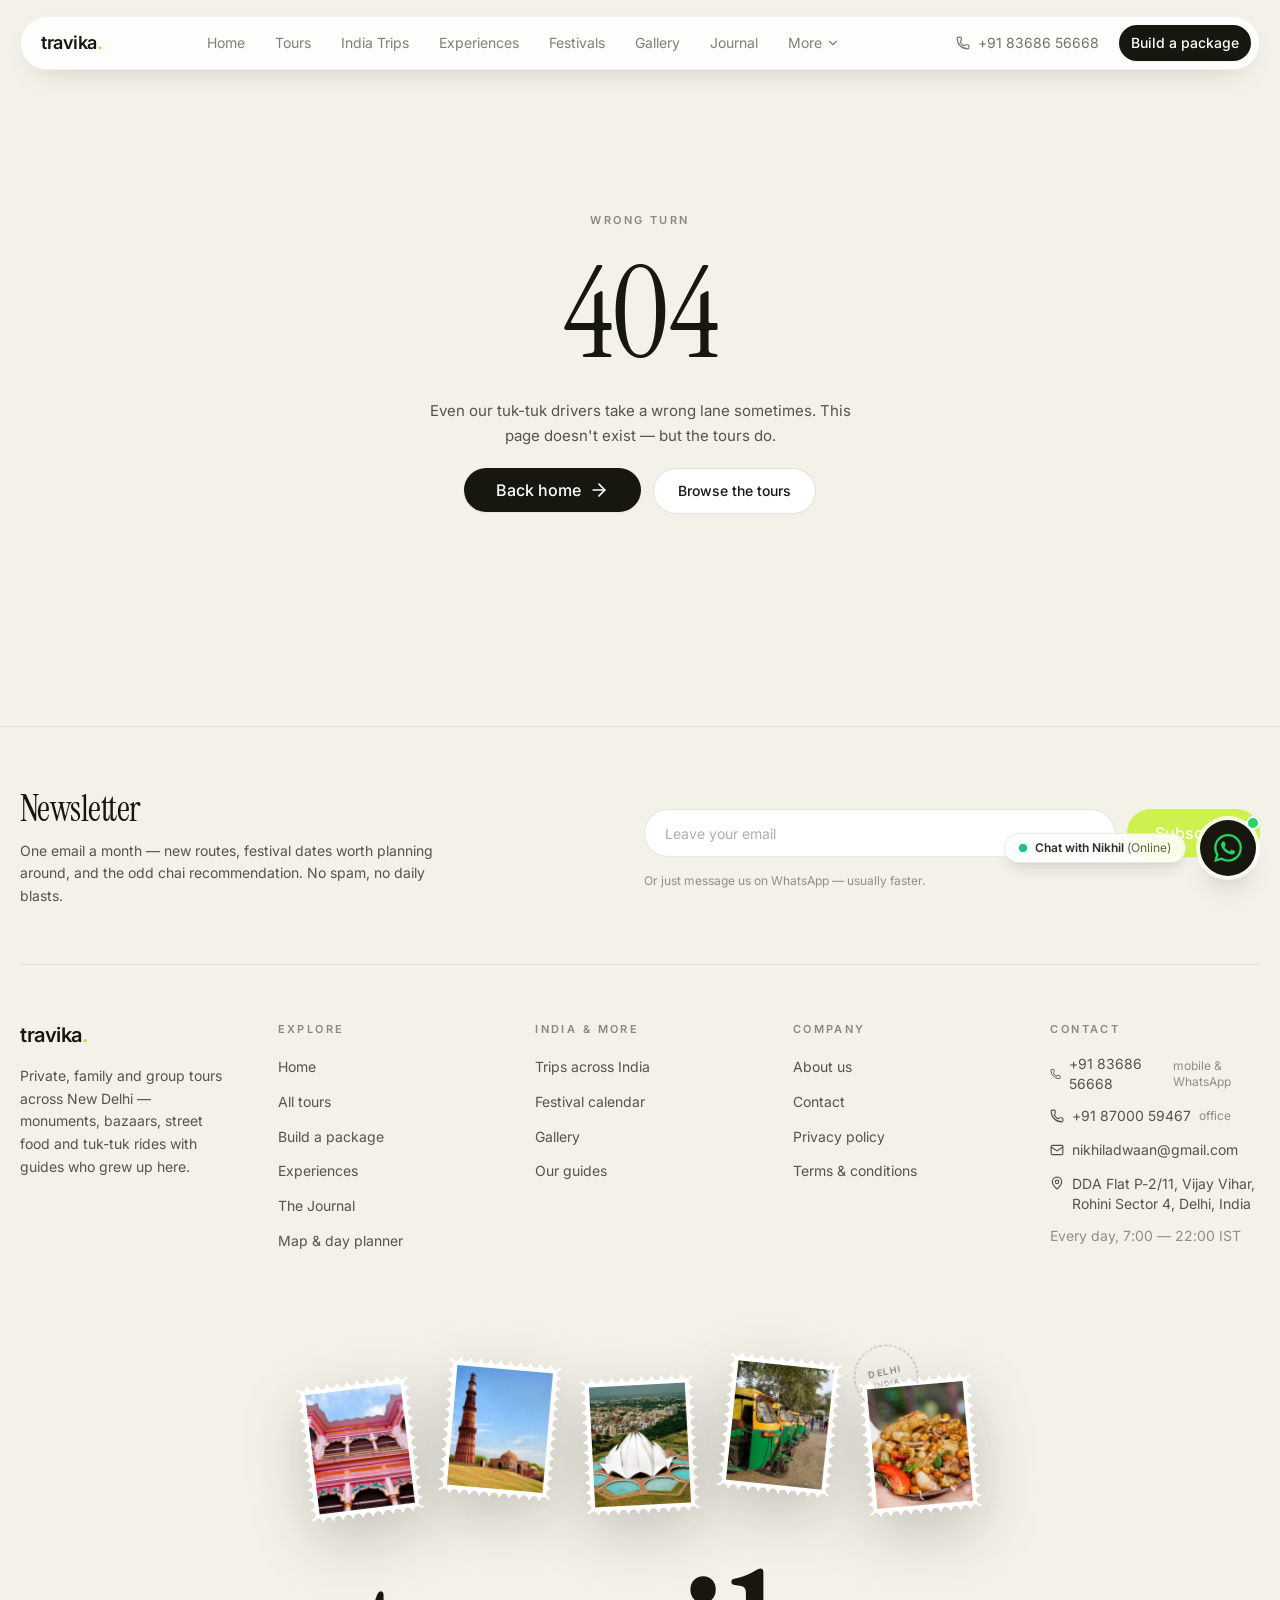
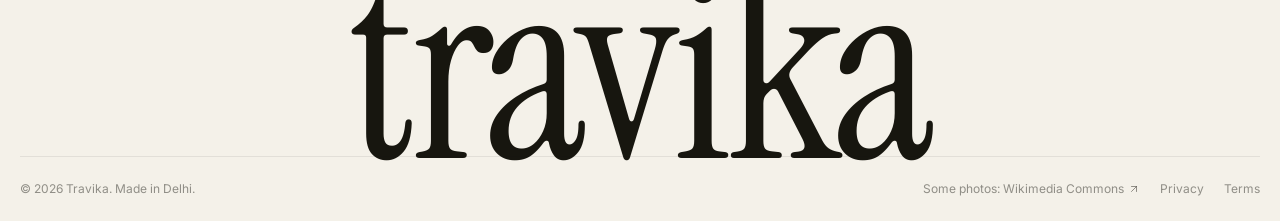
==== commit e6d12297: "Deploy 2026-11-19 17:02" ====
--- a/index.html
+++ b/index.html
@@ -33,8 +33,8 @@
     <link rel="canonical" href="https://travika.in/" />
     <link rel="icon" href="/favicon.ico" />
     <title>Travika — Private Delhi Tours With a Local Guide</title>
-    <script type="module" crossorigin src="/assets/index-OiaG4SOx.js"></script>
-    <link rel="stylesheet" crossorigin href="/assets/index-D2230x7L.css">
+    <script type="module" crossorigin src="/assets/index-VTXdZ08D.js"></script>
+    <link rel="stylesheet" crossorigin href="/assets/index-CrRYyrcX.css">
   </head>
   <body>
     <div id="root"></div>
--- a/assets/index-CrRYyrcX.css
+++ b/assets/index-CrRYyrcX.css
@@ -0,0 +1 @@
+@font-face{font-family:Instrument Serif;font-style:normal;font-display:swap;font-weight:400;src:url(/assets/instrument-serif-latin-ext-400-normal-C2je3j2s.woff2)format("woff2"),url(/assets/instrument-serif-latin-ext-400-normal-CFCUzsTy.woff)format("woff");unicode-range:U+100-2BA,U+2BD-2C5,U+2C7-2CC,U+2CE-2D7,U+2DD-2FF,U+304,U+308,U+329,U+1D00-1DBF,U+1E00-1E9F,U+1EF2-1EFF,U+2020,U+20A0-20AB,U+20AD-20C0,U+2113,U+2C60-2C7F,U+A720-A7FF}@font-face{font-family:Instrument Serif;font-style:normal;font-display:swap;font-weight:400;src:url(/assets/instrument-serif-latin-400-normal-DnYpCC2O.woff2)format("woff2"),url(/assets/instrument-serif-latin-400-normal-BVbkICAY.woff)format("woff");unicode-range:U+??,U+131,U+152-153,U+2BB-2BC,U+2C6,U+2DA,U+2DC,U+304,U+308,U+329,U+2000-206F,U+20AC,U+2122,U+2191,U+2193,U+2212,U+2215,U+FEFF,U+FFFD}@font-face{font-family:Instrument Serif;font-style:italic;font-display:swap;font-weight:400;src:url(/assets/instrument-serif-latin-ext-400-italic-C9HzH3YL.woff2)format("woff2"),url(/assets/instrument-serif-latin-ext-400-italic-D7-lnxEk.woff)format("woff");unicode-range:U+100-2BA,U+2BD-2C5,U+2C7-2CC,U+2CE-2D7,U+2DD-2FF,U+304,U+308,U+329,U+1D00-1DBF,U+1E00-1E9F,U+1EF2-1EFF,U+2020,U+20A0-20AB,U+20AD-20C0,U+2113,U+2C60-2C7F,U+A720-A7FF}@font-face{font-family:Instrument Serif;font-style:italic;font-display:swap;font-weight:400;src:url(/assets/instrument-serif-latin-400-italic-DKMiL14s.woff2)format("woff2"),url(/assets/instrument-serif-latin-400-italic-u__WvvIK.woff)format("woff");unicode-range:U+??,U+131,U+152-153,U+2BB-2BC,U+2C6,U+2DA,U+2DC,U+304,U+308,U+329,U+2000-206F,U+20AC,U+2122,U+2191,U+2193,U+2212,U+2215,U+FEFF,U+FFFD}@font-face{font-family:Inter Variable;font-style:normal;font-display:swap;font-weight:100 900;src:url(/assets/inter-cyrillic-ext-wght-normal-BOeWTOD4.woff2)format("woff2-variations");unicode-range:U+460-52F,U+1C80-1C8A,U+20B4,U+2DE0-2DFF,U+A640-A69F,U+FE2E-FE2F}@font-face{font-family:Inter Variable;font-style:normal;font-display:swap;font-weight:100 900;src:url(/assets/inter-cyrillic-wght-normal-DqGufNeO.woff2)format("woff2-variations");unicode-range:U+301,U+400-45F,U+490-491,U+4B0-4B1,U+2116}@font-face{font-family:Inter Variable;font-style:normal;font-display:swap;font-weight:100 900;src:url(/assets/inter-greek-ext-wght-normal-DlzME5K_.woff2)format("woff2-variations");unicode-range:U+1F??}@font-face{font-family:Inter Variable;font-style:normal;font-display:swap;font-weight:100 900;src:url(/assets/inter-greek-wght-normal-CkhJZR-_.woff2)format("woff2-variations");unicode-range:U+370-377,U+37A-37F,U+384-38A,U+38C,U+38E-3A1,U+3A3-3FF}@font-face{font-family:Inter Variable;font-style:normal;font-display:swap;font-weight:100 900;src:url(/assets/inter-vietnamese-wght-normal-CBcvBZtf.woff2)format("woff2-variations");unicode-range:U+102-103,U+110-111,U+128-129,U+168-169,U+1A0-1A1,U+1AF-1B0,U+300-301,U+303-304,U+308-309,U+323,U+329,U+1EA0-1EF9,U+20AB}@font-face{font-family:Inter Variable;font-style:normal;font-display:swap;font-weight:100 900;src:url(/assets/inter-latin-ext-wght-normal-DO1Apj_S.woff2)format("woff2-variations");unicode-range:U+100-2BA,U+2BD-2C5,U+2C7-2CC,U+2CE-2D7,U+2DD-2FF,U+304,U+308,U+329,U+1D00-1DBF,U+1E00-1E9F,U+1EF2-1EFF,U+2020,U+20A0-20AB,U+20AD-20C0,U+2113,U+2C60-2C7F,U+A720-A7FF}@font-face{font-family:Inter Variable;font-style:normal;font-display:swap;font-weight:100 900;src:url(/assets/inter-latin-wght-normal-Dx4kXJAl.woff2)format("woff2-variations");unicode-range:U+??,U+131,U+152-153,U+2BB-2BC,U+2C6,U+2DA,U+2DC,U+304,U+308,U+329,U+2000-206F,U+20AC,U+2122,U+2191,U+2193,U+2212,U+2215,U+FEFF,U+FFFD}@layer properties{@supports (((-webkit-hyphens:none)) and (not (margin-trim:inline))) or ((-moz-orient:inline) and (not (color:rgb(from red r g b)))){*,:before,:after,::backdrop{--tw-translate-x:0;--tw-translate-y:0;--tw-translate-z:0;--tw-scale-x:1;--tw-scale-y:1;--tw-scale-z:1;--tw-rotate-x:initial;--tw-rotate-y:initial;--tw-rotate-z:initial;--tw-skew-x:initial;--tw-skew-y:initial;--tw-scroll-snap-strictness:proximity;--tw-divide-y-reverse:0;--tw-border-style:solid;--tw-gradient-position:initial;--tw-gradient-from:#0000;--tw-gradient-via:#0000;--tw-gradient-to:#0000;--tw-gradient-stops:initial;--tw-gradient-via-stops:initial;--tw-gradient-from-position:0%;--tw-gradient-via-position:50%;--tw-gradient-to-position:100%;--tw-leading:initial;--tw-font-weight:initial;--tw-tracking:initial;--tw-ordinal:initial;--tw-slashed-zero:initial;--tw-numeric-figure:initial;--tw-numeric-spacing:initial;--tw-numeric-fraction:initial;--tw-shadow:0 0 #0000;--tw-shadow-color:initial;--tw-shadow-alpha:100%;--tw-inset-shadow:0 0 #0000;--tw-inset-shadow-color:initial;--tw-inset-shadow-alpha:100%;--tw-ring-color:initial;--tw-ring-shadow:0 0 #0000;--tw-inset-ring-color:initial;--tw-inset-ring-shadow:0 0 #0000;--tw-ring-inset:initial;--tw-ring-offset-width:0px;--tw-ring-offset-color:#fff;--tw-ring-offset-shadow:0 0 #0000;--tw-outline-style:solid;--tw-blur:initial;--tw-brightness:initial;--tw-contrast:initial;--tw-grayscale:initial;--tw-hue-rotate:initial;--tw-invert:initial;--tw-opacity:initial;--tw-saturate:initial;--tw-sepia:initial;--tw-drop-shadow:initial;--tw-drop-shadow-color:initial;--tw-drop-shadow-alpha:100%;--tw-drop-shadow-size:initial;--tw-backdrop-blur:initial;--tw-backdrop-brightness:initial;--tw-backdrop-contrast:initial;--tw-backdrop-grayscale:initial;--tw-backdrop-hue-rotate:initial;--tw-backdrop-invert:initial;--tw-backdrop-opacity:initial;--tw-backdrop-saturate:initial;--tw-backdrop-sepia:initial;--tw-duration:initial;--tw-ease:initial;--tw-text-shadow-color:initial;--tw-text-shadow-alpha:100%}}}@layer theme{:root,:host{--font-sans:"Inter Variable", Inter, ui-sans-serif, system-ui, sans-serif;--font-mono:ui-monospace, SFMono-Regular, Menlo, Monaco, Consolas, "Liberation Mono", "Courier New", monospace;--color-red-500:oklch(63.7% .237 25.331);--color-emerald-400:oklch(76.5% .177 163.223);--color-emerald-500:oklch(69.6% .17 162.48);--color-black:#000;--color-white:#fff;--spacing:.25rem;--container-xs:20rem;--container-sm:24rem;--container-md:28rem;--container-xl:36rem;--container-2xl:42rem;--container-3xl:48rem;--container-4xl:56rem;--container-5xl:64rem;--container-6xl:72rem;--container-7xl:80rem;--text-xs:.75rem;--text-xs--line-height:calc(1 / .75);--text-sm:.875rem;--text-sm--line-height:calc(1.25 / .875);--text-base:1rem;--text-base--line-height:calc(1.5 / 1);--text-lg:1.125rem;--text-lg--line-height:calc(1.75 / 1.125);--text-xl:1.25rem;--text-xl--line-height:calc(1.75 / 1.25);--text-2xl:1.5rem;--text-2xl--line-height:calc(2 / 1.5);--text-3xl:1.875rem;--text-3xl--line-height:calc(2.25 / 1.875);--text-4xl:2.25rem;--text-4xl--line-height:calc(2.5 / 2.25);--text-5xl:3rem;--text-5xl--line-height:1;--text-6xl:3.75rem;--text-6xl--line-height:1;--font-weight-normal:400;--font-weight-medium:500;--font-weight-semibold:600;--font-weight-bold:700;--tracking-tight:-.025em;--tracking-wide:.025em;--tracking-wider:.05em;--tracking-widest:.1em;--leading-tight:1.25;--leading-snug:1.375;--leading-relaxed:1.625;--radius-sm:.25rem;--radius-md:.375rem;--radius-lg:.5rem;--radius-xl:.75rem;--radius-2xl:1rem;--radius-3xl:1.5rem;--drop-shadow-sm:0 1px 2px #00000026;--ease-out:cubic-bezier(0, 0, .2, 1);--animate-spin:spin 1s linear infinite;--animate-ping:ping 1s cubic-bezier(0, 0, .2, 1) infinite;--blur-sm:8px;--blur-md:12px;--default-transition-duration:.15s;--default-transition-timing-function:cubic-bezier(.4, 0, .2, 1);--default-font-family:var(--font-sans);--default-mono-font-family:var(--font-mono);--font-display:"Instrument Serif", "Iowan Old Style", Georgia, serif;--color-cream:#f4f1e9;--color-cream-deep:#ebe6d9;--color-sage:#e7ebd5;--color-sage-deep:#dbe3c2;--color-ink:#17160f;--color-ink-soft:#55534a;--color-background:#fff;--color-foreground:#17160f;--color-primary:#17160f;--color-primary-foreground:#fdfcf8;--color-secondary:#efece1;--color-secondary-foreground:#17160f;--color-destructive:#e5484d;--color-ring:#17160f;--color-smooth-900:#2b2a22;--color-brand:#cdf14f;--color-brand-secondary:#b7e42f;--color-amber:#f2b53c;--color-amber-fg:#241c05;--color-amber-hover:#e5a726;--color-blue:#4c7df0;--color-blue-fg:#fff;--color-blue-hover:#3d6ee2;--color-green:#3ea36a;--color-green-fg:#fff;--color-green-hover:#359059;--shadow-card:0 24px 60px -32px #17160f47}}@layer base{*,:after,:before,::backdrop{box-sizing:border-box;border:0 solid;margin:0;padding:0}::file-selector-button{box-sizing:border-box;border:0 solid;margin:0;padding:0}html,:host{-webkit-text-size-adjust:100%;tab-size:4;line-height:1.5;font-family:var(--default-font-family,-apple-system, BlinkMacSystemFont, "Segoe UI", Roboto, "Helvetica Neue", "Noto Sans", Arial, sans-serif, "Apple Color Emoji", "Segoe UI Emoji", "Segoe UI Symbol", "Noto Color Emoji");font-feature-settings:var(--default-font-feature-settings,normal);font-variation-settings:var(--default-font-variation-settings,normal);-webkit-tap-highlight-color:transparent}hr{height:0;color:inherit;border-top-width:1px}abbr:where([title]){-webkit-text-decoration:underline dotted;text-decoration:underline dotted}h1,h2,h3,h4,h5,h6{font-size:inherit;font-weight:inherit}a{color:inherit;-webkit-text-decoration:inherit;-webkit-text-decoration:inherit;-webkit-text-decoration:inherit;-webkit-text-decoration:inherit;text-decoration:inherit}b,strong{font-weight:bolder}code,kbd,samp,pre{font-family:var(--default-mono-font-family,ui-monospace, SFMono-Regular, Menlo, Monaco, Consolas, "Liberation Mono", "Courier New", monospace);font-feature-settings:var(--default-mono-font-feature-settings,normal);font-variation-settings:var(--default-mono-font-variation-settings,normal);font-size:1em}small{font-size:80%}sub,sup{vertical-align:baseline;font-size:75%;line-height:0;position:relative}sub{bottom:-.25em}sup{top:-.5em}table{text-indent:0;border-color:inherit;border-collapse:collapse}:-moz-focusring:where(:not(iframe)){outline:auto}progress{vertical-align:baseline}summary{display:list-item}ol,ul,menu{list-style:none}img,svg,video,canvas,audio,iframe,embed,object{vertical-align:middle;display:block}img,video{max-width:100%;height:auto}button,input,select,optgroup,textarea{font:inherit;font-feature-settings:inherit;font-variation-settings:inherit;letter-spacing:inherit;color:inherit;opacity:1;background-color:#0000;border-radius:0}::file-selector-button{font:inherit;font-feature-settings:inherit;font-variation-settings:inherit;letter-spacing:inherit;color:inherit;opacity:1;background-color:#0000;border-radius:0}:where(select:is([multiple],[size])) optgroup{font-weight:bolder}:where(select:is([multiple],[size])) optgroup option{padding-inline-start:20px}::file-selector-button{margin-inline-end:4px}::placeholder{opacity:1}@supports (not ((-webkit-appearance:-apple-pay-button))) or (contain-intrinsic-size:1px){::placeholder{color:currentColor}@supports (color:color-mix(in lab, red, red)){::placeholder{color:color-mix(in oklab, currentcolor 50%, transparent)}}}textarea{resize:vertical}::-webkit-search-decoration{-webkit-appearance:none}::-webkit-date-and-time-value{min-height:1lh;text-align:inherit}::-webkit-datetime-edit{display:inline-flex}::-webkit-datetime-edit-fields-wrapper{padding:0}::-webkit-datetime-edit{padding-block:0}::-webkit-datetime-edit-year-field{padding-block:0}::-webkit-datetime-edit-month-field{padding-block:0}::-webkit-datetime-edit-day-field{padding-block:0}::-webkit-datetime-edit-hour-field{padding-block:0}::-webkit-datetime-edit-minute-field{padding-block:0}::-webkit-datetime-edit-second-field{padding-block:0}::-webkit-datetime-edit-millisecond-field{padding-block:0}::-webkit-datetime-edit-meridiem-field{padding-block:0}::-webkit-calendar-picker-indicator{line-height:1}:-moz-ui-invalid{box-shadow:none}button,input:where([type=button],[type=reset],[type=submit]){appearance:button}::file-selector-button{appearance:button}::-webkit-inner-spin-button{height:auto}::-webkit-outer-spin-button{height:auto}[hidden]:where(:not([hidden=until-found])){display:none!important}}@layer components;@layer utilities{.pointer-events-auto{pointer-events:auto}.pointer-events-none{pointer-events:none}.collapse{visibility:collapse}.invisible{visibility:hidden}.visible{visibility:visible}.sr-only{clip-path:inset(50%);white-space:nowrap;border-width:0;width:1px;height:1px;margin:-1px;padding:0;position:absolute;overflow:hidden}.absolute{position:absolute}.fixed{position:fixed}.relative{position:relative}.static{position:static}.sticky{position:sticky}.inset-0{inset:0}.inset-x-0{inset-inline:0}.inset-x-6{inset-inline:calc(var(--spacing) * 6)}.-top-1{top:calc(var(--spacing) * -1)}.-top-3{top:calc(var(--spacing) * -3)}.-top-4{top:calc(var(--spacing) * -4)}.-top-12{top:calc(var(--spacing) * -12)}.top-0{top:0}.top-1{top:var(--spacing)}.top-1\/2{top:50%}.top-3{top:calc(var(--spacing) * 3)}.top-3\.5{top:calc(var(--spacing) * 3.5)}.top-4{top:calc(var(--spacing) * 4)}.top-5{top:calc(var(--spacing) * 5)}.top-7{top:calc(var(--spacing) * 7)}.top-8{top:calc(var(--spacing) * 8)}.top-10{top:calc(var(--spacing) * 10)}.top-full{top:100%}.-right-1{right:calc(var(--spacing) * -1)}.-right-2{right:calc(var(--spacing) * -2)}.-right-3{right:calc(var(--spacing) * -3)}.-right-6{right:calc(var(--spacing) * -6)}.right-0{right:0}.right-3{right:calc(var(--spacing) * 3)}.right-3\.5{right:calc(var(--spacing) * 3.5)}.right-4{right:calc(var(--spacing) * 4)}.right-5{right:calc(var(--spacing) * 5)}.right-6{right:calc(var(--spacing) * 6)}.right-10{right:calc(var(--spacing) * 10)}.right-\[6\%\]{right:6%}.-bottom-10{bottom:calc(var(--spacing) * -10)}.-bottom-\[0\.18em\]{bottom:-.18em}.bottom-0{bottom:0}.bottom-3{bottom:calc(var(--spacing) * 3)}.bottom-3\.5{bottom:calc(var(--spacing) * 3.5)}.bottom-4{bottom:calc(var(--spacing) * 4)}.bottom-5{bottom:calc(var(--spacing) * 5)}.bottom-6{bottom:calc(var(--spacing) * 6)}.bottom-10{bottom:calc(var(--spacing) * 10)}.bottom-16{bottom:calc(var(--spacing) * 16)}.bottom-24{bottom:calc(var(--spacing) * 24)}.-left-2{left:calc(var(--spacing) * -2)}.-left-\[26px\]{left:-26px}.left-0{left:0}.left-1\/2{left:50%}.left-3{left:calc(var(--spacing) * 3)}.left-3\.5{left:calc(var(--spacing) * 3.5)}.left-4{left:calc(var(--spacing) * 4)}.left-5{left:calc(var(--spacing) * 5)}.left-6{left:calc(var(--spacing) * 6)}.isolate{isolation:isolate}.-z-10{z-index:calc(10 * -1)}.z-10{z-index:10}.z-20{z-index:20}.z-30{z-index:30}.z-40{z-index:40}.z-50{z-index:50}.z-\[60\]{z-index:60}.z-\[70\]{z-index:70}.z-\[700\]{z-index:700}.order-first{order:-9999}.col-span-3{grid-column:span 3/span 3}.container{width:100%}@media (width>=30rem){.container{max-width:30rem}}@media (width>=40rem){.container{max-width:40rem}}@media (width>=48rem){.container{max-width:48rem}}@media (width>=64rem){.container{max-width:64rem}}@media (width>=80rem){.container{max-width:80rem}}@media (width>=96rem){.container{max-width:96rem}}.-mx-1{margin-inline:calc(var(--spacing) * -1)}.-mx-3{margin-inline:calc(var(--spacing) * -3)}.-mx-5{margin-inline:calc(var(--spacing) * -5)}.mx-auto{margin-inline:auto}.-mt-4{margin-top:calc(var(--spacing) * -4)}.mt-0\.5{margin-top:calc(var(--spacing) * .5)}.mt-1{margin-top:var(--spacing)}.mt-1\.5{margin-top:calc(var(--spacing) * 1.5)}.mt-2{margin-top:calc(var(--spacing) * 2)}.mt-2\.5{margin-top:calc(var(--spacing) * 2.5)}.mt-3{margin-top:calc(var(--spacing) * 3)}.mt-4{margin-top:calc(var(--spacing) * 4)}.mt-5{margin-top:calc(var(--spacing) * 5)}.mt-6{margin-top:calc(var(--spacing) * 6)}.mt-7{margin-top:calc(var(--spacing) * 7)}.mt-8{margin-top:calc(var(--spacing) * 8)}.mt-9{margin-top:calc(var(--spacing) * 9)}.mt-10{margin-top:calc(var(--spacing) * 10)}.mt-12{margin-top:calc(var(--spacing) * 12)}.mt-14{margin-top:calc(var(--spacing) * 14)}.mt-20{margin-top:calc(var(--spacing) * 20)}.mt-24{margin-top:calc(var(--spacing) * 24)}.mt-auto{margin-top:auto}.mr-2{margin-right:calc(var(--spacing) * 2)}.-mb-\[0\.18em\]{margin-bottom:-.18em}.mb-5{margin-bottom:calc(var(--spacing) * 5)}.mb-10{margin-bottom:calc(var(--spacing) * 10)}.mb-12{margin-bottom:calc(var(--spacing) * 12)}.ml-1{margin-left:var(--spacing)}.ml-1\.5{margin-left:calc(var(--spacing) * 1.5)}.ml-2{margin-left:calc(var(--spacing) * 2)}.ml-auto{margin-left:auto}.block{display:block}.flex{display:flex}.grid{display:grid}.hidden{display:none}.inline{display:inline}.inline-block{display:inline-block}.inline-flex{display:inline-flex}.table{display:table}.aspect-\[3\/4\]{aspect-ratio:3/4}.aspect-\[4\/3\]{aspect-ratio:4/3}.aspect-\[4\/5\]{aspect-ratio:4/5}.aspect-\[16\/9\]{aspect-ratio:16/9}.aspect-\[16\/10\]{aspect-ratio:16/10}.aspect-square{aspect-ratio:1}.size-1{width:var(--spacing);height:var(--spacing)}.size-2{width:calc(var(--spacing) * 2);height:calc(var(--spacing) * 2)}.size-2\.5{width:calc(var(--spacing) * 2.5);height:calc(var(--spacing) * 2.5)}.size-3{width:calc(var(--spacing) * 3);height:calc(var(--spacing) * 3)}.size-3\.5{width:calc(var(--spacing) * 3.5);height:calc(var(--spacing) * 3.5)}.size-4{width:calc(var(--spacing) * 4);height:calc(var(--spacing) * 4)}.size-5{width:calc(var(--spacing) * 5);height:calc(var(--spacing) * 5)}.size-6{width:calc(var(--spacing) * 6);height:calc(var(--spacing) * 6)}.size-7{width:calc(var(--spacing) * 7);height:calc(var(--spacing) * 7)}.size-8{width:calc(var(--spacing) * 8);height:calc(var(--spacing) * 8)}.size-9{width:calc(var(--spacing) * 9);height:calc(var(--spacing) * 9)}.size-10{width:calc(var(--spacing) * 10);height:calc(var(--spacing) * 10)}.size-11{width:calc(var(--spacing) * 11);height:calc(var(--spacing) * 11)}.size-12{width:calc(var(--spacing) * 12);height:calc(var(--spacing) * 12)}.size-14{width:calc(var(--spacing) * 14);height:calc(var(--spacing) * 14)}.size-16{width:calc(var(--spacing) * 16);height:calc(var(--spacing) * 16)}.size-\[1em\]{width:1em;height:1em}.size-\[18px\]{width:18px;height:18px}.h-2\.5{height:calc(var(--spacing) * 2.5)}.h-6{height:calc(var(--spacing) * 6)}.h-7{height:calc(var(--spacing) * 7)}.h-8{height:calc(var(--spacing) * 8)}.h-9{height:calc(var(--spacing) * 9)}.h-10{height:calc(var(--spacing) * 10)}.h-11{height:calc(var(--spacing) * 11)}.h-12{height:calc(var(--spacing) * 12)}.h-20{height:calc(var(--spacing) * 20)}.h-24{height:calc(var(--spacing) * 24)}.h-32{height:calc(var(--spacing) * 32)}.h-44{height:calc(var(--spacing) * 44)}.h-\[0\.32em\]{height:.32em}.h-\[3px\]{height:3px}.h-\[62vh\]{height:62vh}.h-\[78vh\]{height:78vh}.h-\[94\%\]{height:94%}.h-\[220px\]{height:220px}.h-\[320px\]{height:320px}.h-\[340px\]{height:340px}.h-\[360px\]{height:360px}.h-\[420px\]{height:420px}.h-\[440px\]{height:440px}.h-\[520px\]{height:520px}.h-full{height:100%}.max-h-\[76vh\]{max-height:76vh}.max-h-full{max-height:100%}.min-h-0{min-height:0}.min-h-\[70vh\]{min-height:70vh}.min-h-\[110px\]{min-height:110px}.min-h-\[220px\]{min-height:220px}.min-h-\[240px\]{min-height:240px}.min-h-\[250px\]{min-height:250px}.min-h-\[260px\]{min-height:260px}.min-h-\[320px\]{min-height:320px}.min-h-\[420px\]{min-height:420px}.min-h-\[440px\]{min-height:440px}.min-h-\[520px\]{min-height:520px}.min-h-screen{min-height:100vh}.w-2\.5{width:calc(var(--spacing) * 2.5)}.w-6{width:calc(var(--spacing) * 6)}.w-9{width:calc(var(--spacing) * 9)}.w-10{width:calc(var(--spacing) * 10)}.w-14{width:calc(var(--spacing) * 14)}.w-32{width:calc(var(--spacing) * 32)}.w-40{width:calc(var(--spacing) * 40)}.w-52{width:calc(var(--spacing) * 52)}.w-56{width:calc(var(--spacing) * 56)}.w-64{width:calc(var(--spacing) * 64)}.w-72{width:calc(var(--spacing) * 72)}.w-\[94\%\]{width:94%}.w-\[97\%\]{width:97%}.w-\[152px\]{width:152px}.w-\[168px\]{width:168px}.w-\[280px\]{width:280px}.w-\[620px\]{width:620px}.w-full{width:100%}.w-px{width:1px}.max-w-2xl{max-width:var(--container-2xl)}.max-w-3xl{max-width:var(--container-3xl)}.max-w-4xl{max-width:var(--container-4xl)}.max-w-5xl{max-width:var(--container-5xl)}.max-w-6xl{max-width:var(--container-6xl)}.max-w-7xl{max-width:var(--container-7xl)}.max-w-\[16rem\]{max-width:16rem}.max-w-\[90vw\]{max-width:90vw}.max-w-\[520px\]{max-width:520px}.max-w-md{max-width:var(--container-md)}.max-w-none{max-width:none}.max-w-sm{max-width:var(--container-sm)}.max-w-xl{max-width:var(--container-xl)}.max-w-xs{max-width:var(--container-xs)}.min-w-0{min-width:0}.flex-1{flex:1}.flex-shrink{flex-shrink:1}.shrink-0{flex-shrink:0}.origin-left{transform-origin:0}.-translate-x-1{--tw-translate-x:calc(var(--spacing) * -1);translate:var(--tw-translate-x) var(--tw-translate-y)}.-translate-x-1\/2{--tw-translate-x:calc(calc(1 / 2 * 100%) * -1);translate:var(--tw-translate-x) var(--tw-translate-y)}.translate-x-0{--tw-translate-x:0px;translate:var(--tw-translate-x) var(--tw-translate-y)}.-translate-y-1\/2{--tw-translate-y:calc(calc(1 / 2 * 100%) * -1);translate:var(--tw-translate-x) var(--tw-translate-y)}.-translate-y-3{--tw-translate-y:calc(var(--spacing) * -3);translate:var(--tw-translate-x) var(--tw-translate-y)}.-translate-y-4{--tw-translate-y:calc(var(--spacing) * -4);translate:var(--tw-translate-x) var(--tw-translate-y)}.translate-y-1{--tw-translate-y:var(--spacing);translate:var(--tw-translate-x) var(--tw-translate-y)}.translate-y-2{--tw-translate-y:calc(var(--spacing) * 2);translate:var(--tw-translate-x) var(--tw-translate-y)}.translate-y-6{--tw-translate-y:calc(var(--spacing) * 6);translate:var(--tw-translate-x) var(--tw-translate-y)}.scale-95{--tw-scale-x:95%;--tw-scale-y:95%;--tw-scale-z:95%;scale:var(--tw-scale-x) var(--tw-scale-y)}.scale-\[1\.02\]{scale:1.02}.-rotate-12{rotate:-12deg}.-rotate-\[3deg\]{rotate:-3deg}.transform{transform:var(--tw-rotate-x,) var(--tw-rotate-y,) var(--tw-rotate-z,) var(--tw-skew-x,) var(--tw-skew-y,)}.animate-ping{animation:var(--animate-ping)}.animate-spin{animation:var(--animate-spin)}.cursor-grab{cursor:grab}.cursor-pointer{cursor:pointer}.resize{resize:both}.resize-y{resize:vertical}.snap-x{scroll-snap-type:x var(--tw-scroll-snap-strictness)}.snap-mandatory{--tw-scroll-snap-strictness:mandatory}.snap-center{scroll-snap-align:center}.list-none{list-style-type:none}.columns-1{columns:1}.break-inside-avoid{break-inside:avoid}.grid-cols-2{grid-template-columns:repeat(2,minmax(0,1fr))}.grid-cols-6{grid-template-columns:repeat(6,minmax(0,1fr))}.grid-cols-\[minmax\(0\,1fr\)\]{grid-template-columns:minmax(0,1fr)}.flex-col{flex-direction:column}.flex-row{flex-direction:row}.flex-wrap{flex-wrap:wrap}.place-items-center{place-items:center}.items-baseline{align-items:baseline}.items-center{align-items:center}.items-end{align-items:flex-end}.items-start{align-items:flex-start}.justify-between{justify-content:space-between}.justify-center{justify-content:center}.justify-end{justify-content:flex-end}.justify-start{justify-content:flex-start}.gap-0\.5{gap:calc(var(--spacing) * .5)}.gap-1{gap:var(--spacing)}.gap-1\.5{gap:calc(var(--spacing) * 1.5)}.gap-2{gap:calc(var(--spacing) * 2)}.gap-2\.5{gap:calc(var(--spacing) * 2.5)}.gap-3{gap:calc(var(--spacing) * 3)}.gap-3\.5{gap:calc(var(--spacing) * 3.5)}.gap-4{gap:calc(var(--spacing) * 4)}.gap-5{gap:calc(var(--spacing) * 5)}.gap-6{gap:calc(var(--spacing) * 6)}.gap-8{gap:calc(var(--spacing) * 8)}.gap-10{gap:calc(var(--spacing) * 10)}.gap-12{gap:calc(var(--spacing) * 12)}.gap-14{gap:calc(var(--spacing) * 14)}.gap-x-4{column-gap:calc(var(--spacing) * 4)}.gap-x-5{column-gap:calc(var(--spacing) * 5)}.gap-y-2{row-gap:calc(var(--spacing) * 2)}.gap-y-3{row-gap:calc(var(--spacing) * 3)}:where(.divide-y>:not(:last-child)){--tw-divide-y-reverse:0;border-bottom-style:var(--tw-border-style);border-top-style:var(--tw-border-style);border-top-width:calc(1px * var(--tw-divide-y-reverse));border-bottom-width:calc(1px * calc(1 - var(--tw-divide-y-reverse)))}:where(.divide-ink\/8>:not(:last-child)){border-color:#17160f14}@supports (color:color-mix(in lab, red, red)){:where(.divide-ink\/8>:not(:last-child)){border-color:color-mix(in oklab, var(--color-ink) 8%, transparent)}}.truncate{text-overflow:ellipsis;white-space:nowrap;overflow:hidden}.overflow-hidden{overflow:hidden}.overflow-visible{overflow:visible}.overflow-x-auto{overflow-x:auto}.overflow-y-auto{overflow-y:auto}.rounded-2xl{border-radius:var(--radius-2xl)}.rounded-3xl{border-radius:var(--radius-3xl)}.rounded-\[28px\]{border-radius:28px}.rounded-\[32px\]{border-radius:32px}.rounded-\[36px\]{border-radius:36px}.rounded-full{border-radius:2147483647px}.rounded-full\!{border-radius:2147483647px!important}.rounded-lg{border-radius:var(--radius-lg)}.rounded-md{border-radius:var(--radius-md)}.rounded-none\!{border-radius:0!important}.rounded-sm{border-radius:var(--radius-sm)}.rounded-xl{border-radius:var(--radius-xl)}.rounded-t-md{border-top-left-radius:var(--radius-md);border-top-right-radius:var(--radius-md)}.border{border-style:var(--tw-border-style);border-width:1px}.border-2{border-style:var(--tw-border-style);border-width:2px}.border-4{border-style:var(--tw-border-style);border-width:4px}.border-\[0\.5px\]{border-style:var(--tw-border-style);border-width:.5px}.border-\[1\.5px\]{border-style:var(--tw-border-style);border-width:1.5px}.border-\[5px\]{border-style:var(--tw-border-style);border-width:5px}.border-y{border-block-style:var(--tw-border-style);border-block-width:1px}.border-t{border-top-style:var(--tw-border-style);border-top-width:1px}.border-b{border-bottom-style:var(--tw-border-style);border-bottom-width:1px}.border-l{border-left-style:var(--tw-border-style);border-left-width:1px}.border-dashed{--tw-border-style:dashed;border-style:dashed}.border-amber\/40{border-color:#f2b53c66}@supports (color:color-mix(in lab, red, red)){.border-amber\/40{border-color:color-mix(in oklab, var(--color-amber) 40%, transparent)}}.border-amber\/50{border-color:#f2b53c80}@supports (color:color-mix(in lab, red, red)){.border-amber\/50{border-color:color-mix(in oklab, var(--color-amber) 50%, transparent)}}.border-brand-secondary{border-color:var(--color-brand-secondary)}.border-brand-secondary\/40{border-color:#b7e42f66}@supports (color:color-mix(in lab, red, red)){.border-brand-secondary\/40{border-color:color-mix(in oklab, var(--color-brand-secondary) 40%, transparent)}}.border-brand-secondary\/50{border-color:#b7e42f80}@supports (color:color-mix(in lab, red, red)){.border-brand-secondary\/50{border-color:color-mix(in oklab, var(--color-brand-secondary) 50%, transparent)}}.border-destructive\/30{border-color:#e5484d4d}@supports (color:color-mix(in lab, red, red)){.border-destructive\/30{border-color:color-mix(in oklab, var(--color-destructive) 30%, transparent)}}.border-foreground\/10{border-color:#17160f1a}@supports (color:color-mix(in lab, red, red)){.border-foreground\/10{border-color:color-mix(in oklab, var(--color-foreground) 10%, transparent)}}.border-ink{border-color:var(--color-ink)}.border-ink\/5{border-color:#17160f0d}@supports (color:color-mix(in lab, red, red)){.border-ink\/5{border-color:color-mix(in oklab, var(--color-ink) 5%, transparent)}}.border-ink\/6{border-color:#17160f0f}@supports (color:color-mix(in lab, red, red)){.border-ink\/6{border-color:color-mix(in oklab, var(--color-ink) 6%, transparent)}}.border-ink\/7{border-color:#17160f12}@supports (color:color-mix(in lab, red, red)){.border-ink\/7{border-color:color-mix(in oklab, var(--color-ink) 7%, transparent)}}.border-ink\/8{border-color:#17160f14}@supports (color:color-mix(in lab, red, red)){.border-ink\/8{border-color:color-mix(in oklab, var(--color-ink) 8%, transparent)}}.border-ink\/10{border-color:#17160f1a}@supports (color:color-mix(in lab, red, red)){.border-ink\/10{border-color:color-mix(in oklab, var(--color-ink) 10%, transparent)}}.border-ink\/12{border-color:#17160f1f}@supports (color:color-mix(in lab, red, red)){.border-ink\/12{border-color:color-mix(in oklab, var(--color-ink) 12%, transparent)}}.border-ink\/15{border-color:#17160f26}@supports (color:color-mix(in lab, red, red)){.border-ink\/15{border-color:color-mix(in oklab, var(--color-ink) 15%, transparent)}}.border-ink\/35{border-color:#17160f59}@supports (color:color-mix(in lab, red, red)){.border-ink\/35{border-color:color-mix(in oklab, var(--color-ink) 35%, transparent)}}.border-transparent{border-color:#0000}.border-white{border-color:var(--color-white)}.border-white\/10{border-color:#ffffff1a}@supports (color:color-mix(in lab, red, red)){.border-white\/10{border-color:color-mix(in oklab, var(--color-white) 10%, transparent)}}.border-white\/25{border-color:#ffffff40}@supports (color:color-mix(in lab, red, red)){.border-white\/25{border-color:color-mix(in oklab, var(--color-white) 25%, transparent)}}.border-white\/30{border-color:#ffffff4d}@supports (color:color-mix(in lab, red, red)){.border-white\/30{border-color:color-mix(in oklab, var(--color-white) 30%, transparent)}}.border-white\/80{border-color:#fffc}@supports (color:color-mix(in lab, red, red)){.border-white\/80{border-color:color-mix(in oklab, var(--color-white) 80%, transparent)}}.border-white\/90{border-color:#ffffffe6}@supports (color:color-mix(in lab, red, red)){.border-white\/90{border-color:color-mix(in oklab, var(--color-white) 90%, transparent)}}.bg-\[\#25d366\]{background-color:#25d366}.bg-\[\#17160f\]{background-color:#17160f}.bg-\[\#e8e5db\]{background-color:#e8e5db}.bg-\[color-mix\(in_oklab\,var\(--btn\,var\(--color-foreground\)\)_12\%\,transparent\)\]{background-color:var(--btn,#17160f)}@supports (color:color-mix(in lab, red, red)){.bg-\[color-mix\(in_oklab\,var\(--btn\,var\(--color-foreground\)\)_12\%\,transparent\)\]{background-color:color-mix(in oklab,var(--btn,var(--color-foreground)) 12%,transparent)}}.bg-\[var\(--btn\,var\(--color-foreground\)\)\]{background-color:var(--btn,var(--color-foreground))}.bg-amber\/10{background-color:#f2b53c1a}@supports (color:color-mix(in lab, red, red)){.bg-amber\/10{background-color:color-mix(in oklab, var(--color-amber) 10%, transparent)}}.bg-amber\/12{background-color:#f2b53c1f}@supports (color:color-mix(in lab, red, red)){.bg-amber\/12{background-color:color-mix(in oklab, var(--color-amber) 12%, transparent)}}.bg-amber\/15{background-color:#f2b53c26}@supports (color:color-mix(in lab, red, red)){.bg-amber\/15{background-color:color-mix(in oklab, var(--color-amber) 15%, transparent)}}.bg-background{background-color:var(--color-background)}.bg-brand{background-color:var(--color-brand)}.bg-brand-secondary{background-color:var(--color-brand-secondary)}.bg-brand\/20{background-color:#cdf14f33}@supports (color:color-mix(in lab, red, red)){.bg-brand\/20{background-color:color-mix(in oklab, var(--color-brand) 20%, transparent)}}.bg-brand\/25{background-color:#cdf14f40}@supports (color:color-mix(in lab, red, red)){.bg-brand\/25{background-color:color-mix(in oklab, var(--color-brand) 25%, transparent)}}.bg-brand\/30{background-color:#cdf14f4d}@supports (color:color-mix(in lab, red, red)){.bg-brand\/30{background-color:color-mix(in oklab, var(--color-brand) 30%, transparent)}}.bg-brand\/35{background-color:#cdf14f59}@supports (color:color-mix(in lab, red, red)){.bg-brand\/35{background-color:color-mix(in oklab, var(--color-brand) 35%, transparent)}}.bg-brand\/40{background-color:#cdf14f66}@supports (color:color-mix(in lab, red, red)){.bg-brand\/40{background-color:color-mix(in oklab, var(--color-brand) 40%, transparent)}}.bg-cream{background-color:var(--color-cream)}.bg-cream-deep{background-color:var(--color-cream-deep)}.bg-cream\/60{background-color:#f4f1e999}@supports (color:color-mix(in lab, red, red)){.bg-cream\/60{background-color:color-mix(in oklab, var(--color-cream) 60%, transparent)}}.bg-cream\/70{background-color:#f4f1e9b3}@supports (color:color-mix(in lab, red, red)){.bg-cream\/70{background-color:color-mix(in oklab, var(--color-cream) 70%, transparent)}}.bg-destructive\/8{background-color:#e5484d14}@supports (color:color-mix(in lab, red, red)){.bg-destructive\/8{background-color:color-mix(in oklab, var(--color-destructive) 8%, transparent)}}.bg-emerald-400{background-color:var(--color-emerald-400)}.bg-emerald-500{background-color:var(--color-emerald-500)}.bg-ink{background-color:var(--color-ink)}.bg-ink\/12{background-color:#17160f1f}@supports (color:color-mix(in lab, red, red)){.bg-ink\/12{background-color:color-mix(in oklab, var(--color-ink) 12%, transparent)}}.bg-ink\/20{background-color:#17160f33}@supports (color:color-mix(in lab, red, red)){.bg-ink\/20{background-color:color-mix(in oklab, var(--color-ink) 20%, transparent)}}.bg-ink\/25{background-color:#17160f40}@supports (color:color-mix(in lab, red, red)){.bg-ink\/25{background-color:color-mix(in oklab, var(--color-ink) 25%, transparent)}}.bg-ink\/90{background-color:#17160fe6}@supports (color:color-mix(in lab, red, red)){.bg-ink\/90{background-color:color-mix(in oklab, var(--color-ink) 90%, transparent)}}.bg-ink\/92{background-color:#17160feb}@supports (color:color-mix(in lab, red, red)){.bg-ink\/92{background-color:color-mix(in oklab, var(--color-ink) 92%, transparent)}}.bg-primary{background-color:var(--color-primary)}.bg-sage{background-color:var(--color-sage)}.bg-secondary{background-color:var(--color-secondary)}.bg-transparent{background-color:#0000}.bg-white{background-color:var(--color-white)}.bg-white\/5{background-color:#ffffff0d}@supports (color:color-mix(in lab, red, red)){.bg-white\/5{background-color:color-mix(in oklab, var(--color-white) 5%, transparent)}}.bg-white\/10{background-color:#ffffff1a}@supports (color:color-mix(in lab, red, red)){.bg-white\/10{background-color:color-mix(in oklab, var(--color-white) 10%, transparent)}}.bg-white\/15{background-color:#ffffff26}@supports (color:color-mix(in lab, red, red)){.bg-white\/15{background-color:color-mix(in oklab, var(--color-white) 15%, transparent)}}.bg-white\/55{background-color:#ffffff8c}@supports (color:color-mix(in lab, red, red)){.bg-white\/55{background-color:color-mix(in oklab, var(--color-white) 55%, transparent)}}.bg-white\/70{background-color:#ffffffb3}@supports (color:color-mix(in lab, red, red)){.bg-white\/70{background-color:color-mix(in oklab, var(--color-white) 70%, transparent)}}.bg-white\/85{background-color:#ffffffd9}@supports (color:color-mix(in lab, red, red)){.bg-white\/85{background-color:color-mix(in oklab, var(--color-white) 85%, transparent)}}.bg-white\/90{background-color:#ffffffe6}@supports (color:color-mix(in lab, red, red)){.bg-white\/90{background-color:color-mix(in oklab, var(--color-white) 90%, transparent)}}.bg-white\/92{background-color:#ffffffeb}@supports (color:color-mix(in lab, red, red)){.bg-white\/92{background-color:color-mix(in oklab, var(--color-white) 92%, transparent)}}.bg-white\/95{background-color:#fffffff2}@supports (color:color-mix(in lab, red, red)){.bg-white\/95{background-color:color-mix(in oklab, var(--color-white) 95%, transparent)}}.bg-gradient-to-b{--tw-gradient-position:to bottom in oklab;background-image:linear-gradient(var(--tw-gradient-stops))}.bg-gradient-to-t{--tw-gradient-position:to top in oklab;background-image:linear-gradient(var(--tw-gradient-stops))}.from-\[\#FD4B4E\]{--tw-gradient-from:#fd4b4e;--tw-gradient-stops:var(--tw-gradient-via-stops,var(--tw-gradient-position), var(--tw-gradient-from) var(--tw-gradient-from-position), var(--tw-gradient-to) var(--tw-gradient-to-position))}.from-\[var\(--btn\,var\(--color-brand\)\)\]{--tw-gradient-from:var(--btn,var(--color-brand));--tw-gradient-stops:var(--tw-gradient-via-stops,var(--tw-gradient-position), var(--tw-gradient-from) var(--tw-gradient-from-position), var(--tw-gradient-to) var(--tw-gradient-to-position))}.from-black\/55{--tw-gradient-from:#0000008c}@supports (color:color-mix(in lab, red, red)){.from-black\/55{--tw-gradient-from:color-mix(in oklab, var(--color-black) 55%, transparent)}}.from-black\/55{--tw-gradient-stops:var(--tw-gradient-via-stops,var(--tw-gradient-position), var(--tw-gradient-from) var(--tw-gradient-from-position), var(--tw-gradient-to) var(--tw-gradient-to-position))}.from-black\/70{--tw-gradient-from:#000000b3}@supports (color:color-mix(in lab, red, red)){.from-black\/70{--tw-gradient-from:color-mix(in oklab, var(--color-black) 70%, transparent)}}.from-black\/70{--tw-gradient-stops:var(--tw-gradient-via-stops,var(--tw-gradient-position), var(--tw-gradient-from) var(--tw-gradient-from-position), var(--tw-gradient-to) var(--tw-gradient-to-position))}.from-ink\/70{--tw-gradient-from:#17160fb3}@supports (color:color-mix(in lab, red, red)){.from-ink\/70{--tw-gradient-from:color-mix(in oklab, var(--color-ink) 70%, transparent)}}.from-ink\/70{--tw-gradient-stops:var(--tw-gradient-via-stops,var(--tw-gradient-position), var(--tw-gradient-from) var(--tw-gradient-from-position), var(--tw-gradient-to) var(--tw-gradient-to-position))}.from-ink\/75{--tw-gradient-from:#17160fbf}@supports (color:color-mix(in lab, red, red)){.from-ink\/75{--tw-gradient-from:color-mix(in oklab, var(--color-ink) 75%, transparent)}}.from-ink\/75{--tw-gradient-stops:var(--tw-gradient-via-stops,var(--tw-gradient-position), var(--tw-gradient-from) var(--tw-gradient-from-position), var(--tw-gradient-to) var(--tw-gradient-to-position))}.from-ink\/80{--tw-gradient-from:#17160fcc}@supports (color:color-mix(in lab, red, red)){.from-ink\/80{--tw-gradient-from:color-mix(in oklab, var(--color-ink) 80%, transparent)}}.from-ink\/80{--tw-gradient-stops:var(--tw-gradient-via-stops,var(--tw-gradient-position), var(--tw-gradient-from) var(--tw-gradient-from-position), var(--tw-gradient-to) var(--tw-gradient-to-position))}.from-ink\/85{--tw-gradient-from:#17160fd9}@supports (color:color-mix(in lab, red, red)){.from-ink\/85{--tw-gradient-from:color-mix(in oklab, var(--color-ink) 85%, transparent)}}.from-ink\/85{--tw-gradient-stops:var(--tw-gradient-via-stops,var(--tw-gradient-position), var(--tw-gradient-from) var(--tw-gradient-from-position), var(--tw-gradient-to) var(--tw-gradient-to-position))}.from-ink\/90{--tw-gradient-from:#17160fe6}@supports (color:color-mix(in lab, red, red)){.from-ink\/90{--tw-gradient-from:color-mix(in oklab, var(--color-ink) 90%, transparent)}}.from-ink\/90{--tw-gradient-stops:var(--tw-gradient-via-stops,var(--tw-gradient-position), var(--tw-gradient-from) var(--tw-gradient-from-position), var(--tw-gradient-to) var(--tw-gradient-to-position))}.from-white\/85{--tw-gradient-from:#ffffffd9}@supports (color:color-mix(in lab, red, red)){.from-white\/85{--tw-gradient-from:color-mix(in oklab, var(--color-white) 85%, transparent)}}.from-white\/85{--tw-gradient-stops:var(--tw-gradient-via-stops,var(--tw-gradient-position), var(--tw-gradient-from) var(--tw-gradient-from-position), var(--tw-gradient-to) var(--tw-gradient-to-position))}.via-black\/10{--tw-gradient-via:#0000001a}@supports (color:color-mix(in lab, red, red)){.via-black\/10{--tw-gradient-via:color-mix(in oklab, var(--color-black) 10%, transparent)}}.via-black\/10{--tw-gradient-via-stops:var(--tw-gradient-position), var(--tw-gradient-from) var(--tw-gradient-from-position), var(--tw-gradient-via) var(--tw-gradient-via-position), var(--tw-gradient-to) var(--tw-gradient-to-position);--tw-gradient-stops:var(--tw-gradient-via-stops)}.via-black\/30{--tw-gradient-via:#0000004d}@supports (color:color-mix(in lab, red, red)){.via-black\/30{--tw-gradient-via:color-mix(in oklab, var(--color-black) 30%, transparent)}}.via-black\/30{--tw-gradient-via-stops:var(--tw-gradient-position), var(--tw-gradient-from) var(--tw-gradient-from-position), var(--tw-gradient-via) var(--tw-gradient-via-position), var(--tw-gradient-to) var(--tw-gradient-to-position);--tw-gradient-stops:var(--tw-gradient-via-stops)}.via-ink\/25{--tw-gradient-via:#17160f40}@supports (color:color-mix(in lab, red, red)){.via-ink\/25{--tw-gradient-via:color-mix(in oklab, var(--color-ink) 25%, transparent)}}.via-ink\/25{--tw-gradient-via-stops:var(--tw-gradient-position), var(--tw-gradient-from) var(--tw-gradient-from-position), var(--tw-gradient-via) var(--tw-gradient-via-position), var(--tw-gradient-to) var(--tw-gradient-to-position);--tw-gradient-stops:var(--tw-gradient-via-stops)}.via-ink\/35{--tw-gradient-via:#17160f59}@supports (color:color-mix(in lab, red, red)){.via-ink\/35{--tw-gradient-via:color-mix(in oklab, var(--color-ink) 35%, transparent)}}.via-ink\/35{--tw-gradient-via-stops:var(--tw-gradient-position), var(--tw-gradient-from) var(--tw-gradient-from-position), var(--tw-gradient-via) var(--tw-gradient-via-position), var(--tw-gradient-to) var(--tw-gradient-to-position);--tw-gradient-stops:var(--tw-gradient-via-stops)}.via-ink\/50{--tw-gradient-via:#17160f80}@supports (color:color-mix(in lab, red, red)){.via-ink\/50{--tw-gradient-via:color-mix(in oklab, var(--color-ink) 50%, transparent)}}.via-ink\/50{--tw-gradient-via-stops:var(--tw-gradient-position), var(--tw-gradient-from) var(--tw-gradient-from-position), var(--tw-gradient-via) var(--tw-gradient-via-position), var(--tw-gradient-to) var(--tw-gradient-to-position);--tw-gradient-stops:var(--tw-gradient-via-stops)}.via-ink\/55{--tw-gradient-via:#17160f8c}@supports (color:color-mix(in lab, red, red)){.via-ink\/55{--tw-gradient-via:color-mix(in oklab, var(--color-ink) 55%, transparent)}}.via-ink\/55{--tw-gradient-via-stops:var(--tw-gradient-position), var(--tw-gradient-from) var(--tw-gradient-from-position), var(--tw-gradient-via) var(--tw-gradient-via-position), var(--tw-gradient-to) var(--tw-gradient-to-position);--tw-gradient-stops:var(--tw-gradient-via-stops)}.via-transparent{--tw-gradient-via:transparent;--tw-gradient-via-stops:var(--tw-gradient-position), var(--tw-gradient-from) var(--tw-gradient-from-position), var(--tw-gradient-via) var(--tw-gradient-via-position), var(--tw-gradient-to) var(--tw-gradient-to-position);--tw-gradient-stops:var(--tw-gradient-via-stops)}.via-white\/45{--tw-gradient-via:#ffffff73}@supports (color:color-mix(in lab, red, red)){.via-white\/45{--tw-gradient-via:color-mix(in oklab, var(--color-white) 45%, transparent)}}.via-white\/45{--tw-gradient-via-stops:var(--tw-gradient-position), var(--tw-gradient-from) var(--tw-gradient-from-position), var(--tw-gradient-via) var(--tw-gradient-via-position), var(--tw-gradient-to) var(--tw-gradient-to-position);--tw-gradient-stops:var(--tw-gradient-via-stops)}.to-\[var\(--btn-hover\,var\(--color-brand-secondary\)\)\]{--tw-gradient-to:var(--btn-hover,var(--color-brand-secondary));--tw-gradient-stops:var(--tw-gradient-via-stops,var(--tw-gradient-position), var(--tw-gradient-from) var(--tw-gradient-from-position), var(--tw-gradient-to) var(--tw-gradient-to-position))}.to-black\/50{--tw-gradient-to:#00000080}@supports (color:color-mix(in lab, red, red)){.to-black\/50{--tw-gradient-to:color-mix(in oklab, var(--color-black) 50%, transparent)}}.to-black\/50{--tw-gradient-stops:var(--tw-gradient-via-stops,var(--tw-gradient-position), var(--tw-gradient-from) var(--tw-gradient-from-position), var(--tw-gradient-to) var(--tw-gradient-to-position))}.to-destructive{--tw-gradient-to:var(--color-destructive);--tw-gradient-stops:var(--tw-gradient-via-stops,var(--tw-gradient-position), var(--tw-gradient-from) var(--tw-gradient-from-position), var(--tw-gradient-to) var(--tw-gradient-to-position))}.to-ink\/5{--tw-gradient-to:#17160f0d}@supports (color:color-mix(in lab, red, red)){.to-ink\/5{--tw-gradient-to:color-mix(in oklab, var(--color-ink) 5%, transparent)}}.to-ink\/5{--tw-gradient-stops:var(--tw-gradient-via-stops,var(--tw-gradient-position), var(--tw-gradient-from) var(--tw-gradient-from-position), var(--tw-gradient-to) var(--tw-gradient-to-position))}.to-ink\/10{--tw-gradient-to:#17160f1a}@supports (color:color-mix(in lab, red, red)){.to-ink\/10{--tw-gradient-to:color-mix(in oklab, var(--color-ink) 10%, transparent)}}.to-ink\/10{--tw-gradient-stops:var(--tw-gradient-via-stops,var(--tw-gradient-position), var(--tw-gradient-from) var(--tw-gradient-from-position), var(--tw-gradient-to) var(--tw-gradient-to-position))}.to-ink\/20{--tw-gradient-to:#17160f33}@supports (color:color-mix(in lab, red, red)){.to-ink\/20{--tw-gradient-to:color-mix(in oklab, var(--color-ink) 20%, transparent)}}.to-ink\/20{--tw-gradient-stops:var(--tw-gradient-via-stops,var(--tw-gradient-position), var(--tw-gradient-from) var(--tw-gradient-from-position), var(--tw-gradient-to) var(--tw-gradient-to-position))}.to-ink\/70{--tw-gradient-to:#17160fb3}@supports (color:color-mix(in lab, red, red)){.to-ink\/70{--tw-gradient-to:color-mix(in oklab, var(--color-ink) 70%, transparent)}}.to-ink\/70{--tw-gradient-stops:var(--tw-gradient-via-stops,var(--tw-gradient-position), var(--tw-gradient-from) var(--tw-gradient-from-position), var(--tw-gradient-to) var(--tw-gradient-to-position))}.to-transparent{--tw-gradient-to:transparent;--tw-gradient-stops:var(--tw-gradient-via-stops,var(--tw-gradient-position), var(--tw-gradient-from) var(--tw-gradient-from-position), var(--tw-gradient-to) var(--tw-gradient-to-position))}.fill-\[\#25d366\]{fill:#25d366}.fill-amber{fill:var(--color-amber)}.fill-brand{fill:var(--color-brand)}.fill-red-500{fill:var(--color-red-500)}.object-contain{object-fit:contain}.object-cover{object-fit:cover}.p-0\.5{padding:calc(var(--spacing) * .5)}.p-1{padding:var(--spacing)}.p-2{padding:calc(var(--spacing) * 2)}.p-2\.5{padding:calc(var(--spacing) * 2.5)}.p-3{padding:calc(var(--spacing) * 3)}.p-3\.5{padding:calc(var(--spacing) * 3.5)}.p-4{padding:calc(var(--spacing) * 4)}.p-5{padding:calc(var(--spacing) * 5)}.p-6{padding:calc(var(--spacing) * 6)}.p-7{padding:calc(var(--spacing) * 7)}.p-8{padding:calc(var(--spacing) * 8)}.p-10{padding:calc(var(--spacing) * 10)}.px-1{padding-inline:var(--spacing)}.px-2{padding-inline:calc(var(--spacing) * 2)}.px-2\.5{padding-inline:calc(var(--spacing) * 2.5)}.px-3{padding-inline:calc(var(--spacing) * 3)}.px-3\.5{padding-inline:calc(var(--spacing) * 3.5)}.px-4{padding-inline:calc(var(--spacing) * 4)}.px-5{padding-inline:calc(var(--spacing) * 5)}.px-6{padding-inline:calc(var(--spacing) * 6)}.px-7{padding-inline:calc(var(--spacing) * 7)}.px-8{padding-inline:calc(var(--spacing) * 8)}.py-0\.5{padding-block:calc(var(--spacing) * .5)}.py-1{padding-block:var(--spacing)}.py-1\.5{padding-block:calc(var(--spacing) * 1.5)}.py-2{padding-block:calc(var(--spacing) * 2)}.py-2\.5{padding-block:calc(var(--spacing) * 2.5)}.py-3{padding-block:calc(var(--spacing) * 3)}.py-3\.5{padding-block:calc(var(--spacing) * 3.5)}.py-4{padding-block:calc(var(--spacing) * 4)}.py-5{padding-block:calc(var(--spacing) * 5)}.py-6{padding-block:calc(var(--spacing) * 6)}.py-14{padding-block:calc(var(--spacing) * 14)}.py-20{padding-block:calc(var(--spacing) * 20)}.pt-1{padding-top:var(--spacing)}.pt-2{padding-top:calc(var(--spacing) * 2)}.pt-3{padding-top:calc(var(--spacing) * 3)}.pt-4{padding-top:calc(var(--spacing) * 4)}.pt-5{padding-top:calc(var(--spacing) * 5)}.pt-6{padding-top:calc(var(--spacing) * 6)}.pt-8{padding-top:calc(var(--spacing) * 8)}.pt-10{padding-top:calc(var(--spacing) * 10)}.pt-12{padding-top:calc(var(--spacing) * 12)}.pt-14{padding-top:calc(var(--spacing) * 14)}.pt-16{padding-top:calc(var(--spacing) * 16)}.pt-20{padding-top:calc(var(--spacing) * 20)}.pt-24{padding-top:calc(var(--spacing) * 24)}.pt-28{padding-top:calc(var(--spacing) * 28)}.pt-32{padding-top:calc(var(--spacing) * 32)}.pt-36{padding-top:calc(var(--spacing) * 36)}.pr-2{padding-right:calc(var(--spacing) * 2)}.pr-4{padding-right:calc(var(--spacing) * 4)}.pb-0\.5{padding-bottom:calc(var(--spacing) * .5)}.pb-1{padding-bottom:var(--spacing)}.pb-2{padding-bottom:calc(var(--spacing) * 2)}.pb-2\.5{padding-bottom:calc(var(--spacing) * 2.5)}.pb-3\.5{padding-bottom:calc(var(--spacing) * 3.5)}.pb-4{padding-bottom:calc(var(--spacing) * 4)}.pb-6{padding-bottom:calc(var(--spacing) * 6)}.pb-10{padding-bottom:calc(var(--spacing) * 10)}.pb-14{padding-bottom:calc(var(--spacing) * 14)}.pb-24{padding-bottom:calc(var(--spacing) * 24)}.pl-4{padding-left:calc(var(--spacing) * 4)}.pl-5{padding-left:calc(var(--spacing) * 5)}.pl-11{padding-left:calc(var(--spacing) * 11)}.text-center{text-align:center}.text-left{text-align:left}.text-right{text-align:right}.font-display{font-family:var(--font-display)}.font-mono{font-family:var(--font-mono)}.font-sans{font-family:var(--font-sans)}.text-2xl{font-size:var(--text-2xl);line-height:var(--tw-leading,var(--text-2xl--line-height))}.text-3xl{font-size:var(--text-3xl);line-height:var(--tw-leading,var(--text-3xl--line-height))}.text-4xl{font-size:var(--text-4xl);line-height:var(--tw-leading,var(--text-4xl--line-height))}.text-5xl{font-size:var(--text-5xl);line-height:var(--tw-leading,var(--text-5xl--line-height))}.text-base{font-size:var(--text-base);line-height:var(--tw-leading,var(--text-base--line-height))}.text-lg{font-size:var(--text-lg);line-height:var(--tw-leading,var(--text-lg--line-height))}.text-sm{font-size:var(--text-sm);line-height:var(--tw-leading,var(--text-sm--line-height))}.text-xl{font-size:var(--text-xl);line-height:var(--tw-leading,var(--text-xl--line-height))}.text-xs{font-size:var(--text-xs);line-height:var(--tw-leading,var(--text-xs--line-height))}.text-\[1\.45rem\]{font-size:1.45rem}.text-\[6\.5rem\]{font-size:6.5rem}.text-\[7px\]{font-size:7px}.text-\[8px\]{font-size:8px}.text-\[9px\]{font-size:9px}.text-\[10px\]{font-size:10px}.text-\[11px\]{font-size:11px}.text-\[12px\]{font-size:12px}.text-\[13px\]{font-size:13px}.text-\[15px\]{font-size:15px}.text-\[16px\]{font-size:16px}.text-\[17px\]{font-size:17px}.text-\[19vw\]{font-size:19vw}.text-\[clamp\(1\.6rem\,2\.8vw\,2\.1rem\)\]{font-size:clamp(1.6rem,2.8vw,2.1rem)}.text-\[clamp\(1\.7rem\,3vw\,2\.4rem\)\]{font-size:clamp(1.7rem,3vw,2.4rem)}.text-\[clamp\(1\.8rem\,3\.4vw\,2\.6rem\)\]{font-size:clamp(1.8rem,3.4vw,2.6rem)}.text-\[clamp\(1\.8rem\,3\.6vw\,2\.8rem\)\]{font-size:clamp(1.8rem,3.6vw,2.8rem)}.text-\[clamp\(1\.9rem\,3\.6vw\,2\.7rem\)\]{font-size:clamp(1.9rem,3.6vw,2.7rem)}.text-\[clamp\(1\.9rem\,3\.6vw\,2\.8rem\)\]{font-size:clamp(1.9rem,3.6vw,2.8rem)}.text-\[clamp\(1\.9rem\,3\.6vw\,2\.9rem\)\]{font-size:clamp(1.9rem,3.6vw,2.9rem)}.text-\[clamp\(1\.9rem\,4vw\,3rem\)\]{font-size:clamp(1.9rem,4vw,3rem)}.text-\[clamp\(2\.1rem\,4\.4vw\,3\.4rem\)\]{font-size:clamp(2.1rem,4.4vw,3.4rem)}.text-\[clamp\(2\.1rem\,4\.6vw\,3\.6rem\)\]{font-size:clamp(2.1rem,4.6vw,3.6rem)}.text-\[clamp\(2\.3rem\,5\.2vw\,4rem\)\]{font-size:clamp(2.3rem,5.2vw,4rem)}.text-\[clamp\(2\.4rem\,5\.4vw\,4\.2rem\)\]{font-size:clamp(2.4rem,5.4vw,4.2rem)}.text-\[clamp\(2\.6rem\,6vw\,4\.6rem\)\]{font-size:clamp(2.6rem,6vw,4.6rem)}.text-\[clamp\(2\.9rem\,7\.2vw\,5\.8rem\)\]{font-size:clamp(2.9rem,7.2vw,5.8rem)}.text-\[clamp\(2rem\,4vw\,3rem\)\]{font-size:clamp(2rem,4vw,3rem)}.text-\[clamp\(4rem\,12vw\,8rem\)\]{font-size:clamp(4rem,12vw,8rem)}.leading-\[0\.8\]{--tw-leading:.8;line-height:.8}.leading-\[1\.04\]{--tw-leading:1.04;line-height:1.04}.leading-\[1\.8\]{--tw-leading:1.8;line-height:1.8}.leading-\[1\.75\]{--tw-leading:1.75;line-height:1.75}.leading-none{--tw-leading:1;line-height:1}.leading-relaxed{--tw-leading:var(--leading-relaxed);line-height:var(--leading-relaxed)}.leading-snug{--tw-leading:var(--leading-snug);line-height:var(--leading-snug)}.leading-tight{--tw-leading:var(--leading-tight);line-height:var(--leading-tight)}.font-bold{--tw-font-weight:var(--font-weight-bold);font-weight:var(--font-weight-bold)}.font-medium{--tw-font-weight:var(--font-weight-medium);font-weight:var(--font-weight-medium)}.font-normal{--tw-font-weight:var(--font-weight-normal);font-weight:var(--font-weight-normal)}.font-semibold{--tw-font-weight:var(--font-weight-semibold);font-weight:var(--font-weight-semibold)}.tracking-\[-0\.04em\]{--tw-tracking:-.04em;letter-spacing:-.04em}.tracking-\[0\.2em\]{--tw-tracking:.2em;letter-spacing:.2em}.tracking-\[0\.14em\]{--tw-tracking:.14em;letter-spacing:.14em}.tracking-\[0\.16em\]{--tw-tracking:.16em;letter-spacing:.16em}.tracking-\[0\.18em\]{--tw-tracking:.18em;letter-spacing:.18em}.tracking-tight{--tw-tracking:var(--tracking-tight);letter-spacing:var(--tracking-tight)}.tracking-wide{--tw-tracking:var(--tracking-wide);letter-spacing:var(--tracking-wide)}.tracking-wider{--tw-tracking:var(--tracking-wider);letter-spacing:var(--tracking-wider)}.tracking-widest{--tw-tracking:var(--tracking-widest);letter-spacing:var(--tracking-widest)}.text-wrap{text-wrap:wrap}.whitespace-normal{white-space:normal}.whitespace-nowrap{white-space:nowrap}.text-\[var\(--btn\,var\(--color-foreground\)\)\]{color:var(--btn,var(--color-foreground))}.text-\[var\(--btn-fg\,\#fff\)\]{color:var(--btn-fg,#fff)}.text-\[var\(--btn-fg\,var\(--color-background\)\)\]{color:var(--btn-fg,var(--color-background))}.text-amber{color:var(--color-amber)}.text-brand{color:var(--color-brand)}.text-brand-secondary{color:var(--color-brand-secondary)}.text-cream{color:var(--color-cream)}.text-cream\/50{color:#f4f1e980}@supports (color:color-mix(in lab, red, red)){.text-cream\/50{color:color-mix(in oklab, var(--color-cream) 50%, transparent)}}.text-cream\/60{color:#f4f1e999}@supports (color:color-mix(in lab, red, red)){.text-cream\/60{color:color-mix(in oklab, var(--color-cream) 60%, transparent)}}.text-cream\/70{color:#f4f1e9b3}@supports (color:color-mix(in lab, red, red)){.text-cream\/70{color:color-mix(in oklab, var(--color-cream) 70%, transparent)}}.text-cream\/75{color:#f4f1e9bf}@supports (color:color-mix(in lab, red, red)){.text-cream\/75{color:color-mix(in oklab, var(--color-cream) 75%, transparent)}}.text-green{color:var(--color-green)}.text-ink{color:var(--color-ink)}.text-ink-soft{color:var(--color-ink-soft)}.text-ink-soft\/85{color:#55534ad9}@supports (color:color-mix(in lab, red, red)){.text-ink-soft\/85{color:color-mix(in oklab, var(--color-ink-soft) 85%, transparent)}}.text-ink\/25{color:#17160f40}@supports (color:color-mix(in lab, red, red)){.text-ink\/25{color:color-mix(in oklab, var(--color-ink) 25%, transparent)}}.text-ink\/30{color:#17160f4d}@supports (color:color-mix(in lab, red, red)){.text-ink\/30{color:color-mix(in oklab, var(--color-ink) 30%, transparent)}}.text-ink\/35{color:#17160f59}@supports (color:color-mix(in lab, red, red)){.text-ink\/35{color:color-mix(in oklab, var(--color-ink) 35%, transparent)}}.text-ink\/40{color:#17160f66}@supports (color:color-mix(in lab, red, red)){.text-ink\/40{color:color-mix(in oklab, var(--color-ink) 40%, transparent)}}.text-ink\/45{color:#17160f73}@supports (color:color-mix(in lab, red, red)){.text-ink\/45{color:color-mix(in oklab, var(--color-ink) 45%, transparent)}}.text-ink\/50{color:#17160f80}@supports (color:color-mix(in lab, red, red)){.text-ink\/50{color:color-mix(in oklab, var(--color-ink) 50%, transparent)}}.text-ink\/55{color:#17160f8c}@supports (color:color-mix(in lab, red, red)){.text-ink\/55{color:color-mix(in oklab, var(--color-ink) 55%, transparent)}}.text-ink\/60{color:#17160f99}@supports (color:color-mix(in lab, red, red)){.text-ink\/60{color:color-mix(in oklab, var(--color-ink) 60%, transparent)}}.text-ink\/65{color:#17160fa6}@supports (color:color-mix(in lab, red, red)){.text-ink\/65{color:color-mix(in oklab, var(--color-ink) 65%, transparent)}}.text-ink\/70{color:#17160fb3}@supports (color:color-mix(in lab, red, red)){.text-ink\/70{color:color-mix(in oklab, var(--color-ink) 70%, transparent)}}.text-ink\/75{color:#17160fbf}@supports (color:color-mix(in lab, red, red)){.text-ink\/75{color:color-mix(in oklab, var(--color-ink) 75%, transparent)}}.text-ink\/80{color:#17160fcc}@supports (color:color-mix(in lab, red, red)){.text-ink\/80{color:color-mix(in oklab, var(--color-ink) 80%, transparent)}}.text-primary-foreground{color:var(--color-primary-foreground)}.text-red-500{color:var(--color-red-500)}.text-secondary-foreground{color:var(--color-secondary-foreground)}.text-transparent{color:#0000}.text-white{color:var(--color-white)}.text-white\/50{color:#ffffff80}@supports (color:color-mix(in lab, red, red)){.text-white\/50{color:color-mix(in oklab, var(--color-white) 50%, transparent)}}.text-white\/55{color:#ffffff8c}@supports (color:color-mix(in lab, red, red)){.text-white\/55{color:color-mix(in oklab, var(--color-white) 55%, transparent)}}.text-white\/60{color:#fff9}@supports (color:color-mix(in lab, red, red)){.text-white\/60{color:color-mix(in oklab, var(--color-white) 60%, transparent)}}.text-white\/70{color:#ffffffb3}@supports (color:color-mix(in lab, red, red)){.text-white\/70{color:color-mix(in oklab, var(--color-white) 70%, transparent)}}.text-white\/75{color:#ffffffbf}@supports (color:color-mix(in lab, red, red)){.text-white\/75{color:color-mix(in oklab, var(--color-white) 75%, transparent)}}.text-white\/80{color:#fffc}@supports (color:color-mix(in lab, red, red)){.text-white\/80{color:color-mix(in oklab, var(--color-white) 80%, transparent)}}.text-white\/85{color:#ffffffd9}@supports (color:color-mix(in lab, red, red)){.text-white\/85{color:color-mix(in oklab, var(--color-white) 85%, transparent)}}.text-white\/90{color:#ffffffe6}@supports (color:color-mix(in lab, red, red)){.text-white\/90{color:color-mix(in oklab, var(--color-white) 90%, transparent)}}.lowercase{text-transform:lowercase}.normal-case{text-transform:none}.uppercase{text-transform:uppercase}.italic{font-style:italic}.tabular-nums{--tw-numeric-spacing:tabular-nums;font-variant-numeric:var(--tw-ordinal,) var(--tw-slashed-zero,) var(--tw-numeric-figure,) var(--tw-numeric-spacing,) var(--tw-numeric-fraction,)}.line-through{text-decoration-line:line-through}.underline{text-decoration-line:underline}.underline-offset-4{text-underline-offset:4px}.opacity-0{opacity:0}.opacity-25{opacity:.25}.opacity-70{opacity:.7}.opacity-75{opacity:.75}.opacity-80{opacity:.8}.opacity-90{opacity:.9}.opacity-100{opacity:1}.shadow{--tw-shadow:0 1px 3px 0 var(--tw-shadow-color,#0000001a), 0 1px 2px -1px var(--tw-shadow-color,#0000001a);box-shadow:var(--tw-inset-shadow), var(--tw-inset-ring-shadow), var(--tw-ring-offset-shadow), var(--tw-ring-shadow), var(--tw-shadow)}.shadow-\[0_2px_8px_rgba\(23\,22\,15\,0\.06\)\]{--tw-shadow:0 2px 8px var(--tw-shadow-color,#17160f0f);box-shadow:var(--tw-inset-shadow), var(--tw-inset-ring-shadow), var(--tw-ring-offset-shadow), var(--tw-ring-shadow), var(--tw-shadow)}.shadow-\[0_4px_14px_rgba\(23\,22\,15\,0\.1\)\]{--tw-shadow:0 4px 14px var(--tw-shadow-color,#17160f1a);box-shadow:var(--tw-inset-shadow), var(--tw-inset-ring-shadow), var(--tw-ring-offset-shadow), var(--tw-ring-shadow), var(--tw-shadow)}.shadow-\[0_8px_24px_rgba\(23\,22\,15\,0\.08\)\]{--tw-shadow:0 8px 24px var(--tw-shadow-color,#17160f14);box-shadow:var(--tw-inset-shadow), var(--tw-inset-ring-shadow), var(--tw-ring-offset-shadow), var(--tw-ring-shadow), var(--tw-shadow)}.shadow-\[0_10px_30px_-12px_rgb\(0_0_0\/0\.8\)\]{--tw-shadow:0 10px 30px -12px var(--tw-shadow-color,#000c);box-shadow:var(--tw-inset-shadow), var(--tw-inset-ring-shadow), var(--tw-ring-offset-shadow), var(--tw-ring-shadow), var(--tw-shadow)}.shadow-\[0_20px_45px_-10px_rgba\(23\,22\,15\,0\.08\)\]{--tw-shadow:0 20px 45px -10px var(--tw-shadow-color,#17160f14);box-shadow:var(--tw-inset-shadow), var(--tw-inset-ring-shadow), var(--tw-ring-offset-shadow), var(--tw-ring-shadow), var(--tw-shadow)}.shadow-\[0_25px_60px_-15px_rgba\(23\,22\,15\,0\.12\)\]{--tw-shadow:0 25px 60px -15px var(--tw-shadow-color,#17160f1f);box-shadow:var(--tw-inset-shadow), var(--tw-inset-ring-shadow), var(--tw-ring-offset-shadow), var(--tw-ring-shadow), var(--tw-shadow)}.shadow-\[0px_1px_2px_rgba\(0\,0\,0\,0\.4\)\,0px_0px_0px_1px_\#F61418\,inset_0px_0\.75px_0px_rgba\(255\,255\,255\,0\.2\)\]{--tw-shadow:0px 1px 2px var(--tw-shadow-color,#0006), 0px 0px 0px 1px var(--tw-shadow-color,#f61418), inset 0px .75px 0px var(--tw-shadow-color,#fff3);box-shadow:var(--tw-inset-shadow), var(--tw-inset-ring-shadow), var(--tw-ring-offset-shadow), var(--tw-ring-shadow), var(--tw-shadow)}.shadow-\[var\(--shadow-card\)\]{--tw-shadow:var(--shadow-card);box-shadow:var(--tw-inset-shadow), var(--tw-inset-ring-shadow), var(--tw-ring-offset-shadow), var(--tw-ring-shadow), var(--tw-shadow)}.shadow-card{--tw-shadow:0 24px 60px -32px var(--tw-shadow-color,#17160f47);box-shadow:var(--tw-inset-shadow), var(--tw-inset-ring-shadow), var(--tw-ring-offset-shadow), var(--tw-ring-shadow), var(--tw-shadow)}.shadow-chip{--tw-shadow:0 10px 30px -18px var(--tw-shadow-color,#17160f59);box-shadow:var(--tw-inset-shadow), var(--tw-inset-ring-shadow), var(--tw-ring-offset-shadow), var(--tw-ring-shadow), var(--tw-shadow)}.shadow-inner{--tw-shadow:inset 0 2px 4px 0 var(--tw-shadow-color,#0000000d);box-shadow:var(--tw-inset-shadow), var(--tw-inset-ring-shadow), var(--tw-ring-offset-shadow), var(--tw-ring-shadow), var(--tw-shadow)}.shadow-lg{--tw-shadow:0 10px 15px -3px var(--tw-shadow-color,#0000001a), 0 4px 6px -4px var(--tw-shadow-color,#0000001a);box-shadow:var(--tw-inset-shadow), var(--tw-inset-ring-shadow), var(--tw-ring-offset-shadow), var(--tw-ring-shadow), var(--tw-shadow)}.shadow-md{--tw-shadow:0 4px 6px -1px var(--tw-shadow-color,#0000001a), 0 2px 4px -2px var(--tw-shadow-color,#0000001a);box-shadow:var(--tw-inset-shadow), var(--tw-inset-ring-shadow), var(--tw-ring-offset-shadow), var(--tw-ring-shadow), var(--tw-shadow)}.shadow-sm{--tw-shadow:0 1px 3px 0 var(--tw-shadow-color,#0000001a), 0 1px 2px -1px var(--tw-shadow-color,#0000001a);box-shadow:var(--tw-inset-shadow), var(--tw-inset-ring-shadow), var(--tw-ring-offset-shadow), var(--tw-ring-shadow), var(--tw-shadow)}.shadow-xl{--tw-shadow:0 20px 25px -5px var(--tw-shadow-color,#0000001a), 0 8px 10px -6px var(--tw-shadow-color,#0000001a);box-shadow:var(--tw-inset-shadow), var(--tw-inset-ring-shadow), var(--tw-ring-offset-shadow), var(--tw-ring-shadow), var(--tw-shadow)}.shadow-xs{--tw-shadow:0 1px 2px 0 var(--tw-shadow-color,#0000000d);box-shadow:var(--tw-inset-shadow), var(--tw-inset-ring-shadow), var(--tw-ring-offset-shadow), var(--tw-ring-shadow), var(--tw-shadow)}.ring,.ring-1{--tw-ring-shadow:var(--tw-ring-inset,) 0 0 0 calc(1px + var(--tw-ring-offset-width)) var(--tw-ring-color,currentcolor);box-shadow:var(--tw-inset-shadow), var(--tw-inset-ring-shadow), var(--tw-ring-offset-shadow), var(--tw-ring-shadow), var(--tw-shadow)}.ring-4{--tw-ring-shadow:var(--tw-ring-inset,) 0 0 0 calc(4px + var(--tw-ring-offset-width)) var(--tw-ring-color,currentcolor);box-shadow:var(--tw-inset-shadow), var(--tw-inset-ring-shadow), var(--tw-ring-offset-shadow), var(--tw-ring-shadow), var(--tw-shadow)}.shadow-black\/15{--tw-shadow-color:#00000026}@supports (color:color-mix(in lab, red, red)){.shadow-black\/15{--tw-shadow-color:color-mix(in oklab, color-mix(in oklab, var(--color-black) 15%, transparent) var(--tw-shadow-alpha), transparent)}}.shadow-black\/20{--tw-shadow-color:#0003}@supports (color:color-mix(in lab, red, red)){.shadow-black\/20{--tw-shadow-color:color-mix(in oklab, color-mix(in oklab, var(--color-black) 20%, transparent) var(--tw-shadow-alpha), transparent)}}.ring-\[color-mix\(in_oklab\,var\(--color-foreground\)_15\%\,var\(--btn\,var\(--color-brand\)\)\)\]{--tw-ring-color:#17160f}@supports (color:color-mix(in lab, red, red)){.ring-\[color-mix\(in_oklab\,var\(--color-foreground\)_15\%\,var\(--btn\,var\(--color-brand\)\)\)\]{--tw-ring-color:color-mix(in oklab,var(--color-foreground) 15%,var(--btn,var(--color-brand)))}}.ring-cream{--tw-ring-color:var(--color-cream)}.ring-foreground\/10{--tw-ring-color:#17160f1a}@supports (color:color-mix(in lab, red, red)){.ring-foreground\/10{--tw-ring-color:color-mix(in oklab, var(--color-foreground) 10%, transparent)}}.ring-white\/80{--tw-ring-color:#fffc}@supports (color:color-mix(in lab, red, red)){.ring-white\/80{--tw-ring-color:color-mix(in oklab, var(--color-white) 80%, transparent)}}.ring-offset-background{--tw-ring-offset-color:var(--color-background)}.outline{outline-style:var(--tw-outline-style);outline-width:1px}.blur-\[120px\]{--tw-blur:blur(120px);filter:var(--tw-blur,) var(--tw-brightness,) var(--tw-contrast,) var(--tw-grayscale,) var(--tw-hue-rotate,) var(--tw-invert,) var(--tw-saturate,) var(--tw-sepia,) var(--tw-drop-shadow,)}.filter{filter:var(--tw-blur,) var(--tw-brightness,) var(--tw-contrast,) var(--tw-grayscale,) var(--tw-hue-rotate,) var(--tw-invert,) var(--tw-saturate,) var(--tw-sepia,) var(--tw-drop-shadow,)}.backdrop-blur{--tw-backdrop-blur:blur(8px);-webkit-backdrop-filter:var(--tw-backdrop-blur,) var(--tw-backdrop-brightness,) var(--tw-backdrop-contrast,) var(--tw-backdrop-grayscale,) var(--tw-backdrop-hue-rotate,) var(--tw-backdrop-invert,) var(--tw-backdrop-opacity,) var(--tw-backdrop-saturate,) var(--tw-backdrop-sepia,);backdrop-filter:var(--tw-backdrop-blur,) var(--tw-backdrop-brightness,) var(--tw-backdrop-contrast,) var(--tw-backdrop-grayscale,) var(--tw-backdrop-hue-rotate,) var(--tw-backdrop-invert,) var(--tw-backdrop-opacity,) var(--tw-backdrop-saturate,) var(--tw-backdrop-sepia,)}.backdrop-blur-\[2px\]{--tw-backdrop-blur:blur(2px);-webkit-backdrop-filter:var(--tw-backdrop-blur,) var(--tw-backdrop-brightness,) var(--tw-backdrop-contrast,) var(--tw-backdrop-grayscale,) var(--tw-backdrop-hue-rotate,) var(--tw-backdrop-invert,) var(--tw-backdrop-opacity,) var(--tw-backdrop-saturate,) var(--tw-backdrop-sepia,);backdrop-filter:var(--tw-backdrop-blur,) var(--tw-backdrop-brightness,) var(--tw-backdrop-contrast,) var(--tw-backdrop-grayscale,) var(--tw-backdrop-hue-rotate,) var(--tw-backdrop-invert,) var(--tw-backdrop-opacity,) var(--tw-backdrop-saturate,) var(--tw-backdrop-sepia,)}.backdrop-blur-md{--tw-backdrop-blur:blur(var(--blur-md));-webkit-backdrop-filter:var(--tw-backdrop-blur,) var(--tw-backdrop-brightness,) var(--tw-backdrop-contrast,) var(--tw-backdrop-grayscale,) var(--tw-backdrop-hue-rotate,) var(--tw-backdrop-invert,) var(--tw-backdrop-opacity,) var(--tw-backdrop-saturate,) var(--tw-backdrop-sepia,);backdrop-filter:var(--tw-backdrop-blur,) var(--tw-backdrop-brightness,) var(--tw-backdrop-contrast,) var(--tw-backdrop-grayscale,) var(--tw-backdrop-hue-rotate,) var(--tw-backdrop-invert,) var(--tw-backdrop-opacity,) var(--tw-backdrop-saturate,) var(--tw-backdrop-sepia,)}.backdrop-blur-sm{--tw-backdrop-blur:blur(var(--blur-sm));-webkit-backdrop-filter:var(--tw-backdrop-blur,) var(--tw-backdrop-brightness,) var(--tw-backdrop-contrast,) var(--tw-backdrop-grayscale,) var(--tw-backdrop-hue-rotate,) var(--tw-backdrop-invert,) var(--tw-backdrop-opacity,) var(--tw-backdrop-saturate,) var(--tw-backdrop-sepia,);backdrop-filter:var(--tw-backdrop-blur,) var(--tw-backdrop-brightness,) var(--tw-backdrop-contrast,) var(--tw-backdrop-grayscale,) var(--tw-backdrop-hue-rotate,) var(--tw-backdrop-invert,) var(--tw-backdrop-opacity,) var(--tw-backdrop-saturate,) var(--tw-backdrop-sepia,)}.backdrop-filter{-webkit-backdrop-filter:var(--tw-backdrop-blur,) var(--tw-backdrop-brightness,) var(--tw-backdrop-contrast,) var(--tw-backdrop-grayscale,) var(--tw-backdrop-hue-rotate,) var(--tw-backdrop-invert,) var(--tw-backdrop-opacity,) var(--tw-backdrop-saturate,) var(--tw-backdrop-sepia,);backdrop-filter:var(--tw-backdrop-blur,) var(--tw-backdrop-brightness,) var(--tw-backdrop-contrast,) var(--tw-backdrop-grayscale,) var(--tw-backdrop-hue-rotate,) var(--tw-backdrop-invert,) var(--tw-backdrop-opacity,) var(--tw-backdrop-saturate,) var(--tw-backdrop-sepia,)}.transition{transition-property:color,background-color,border-color,outline-color,text-decoration-color,fill,stroke,--tw-gradient-from,--tw-gradient-via,--tw-gradient-to,opacity,box-shadow,transform,translate,scale,rotate,filter,-webkit-backdrop-filter,backdrop-filter,display,content-visibility,overlay,pointer-events;transition-timing-function:var(--tw-ease,var(--default-transition-timing-function));transition-duration:var(--tw-duration,var(--default-transition-duration))}.transition-\[transform\,background-color\,border-color\,color\,box-shadow\]{transition-property:transform,background-color,border-color,color,box-shadow;transition-timing-function:var(--tw-ease,var(--default-transition-timing-function));transition-duration:var(--tw-duration,var(--default-transition-duration))}.transition-\[transform\,box-shadow\]{transition-property:transform,box-shadow;transition-timing-function:var(--tw-ease,var(--default-transition-timing-function));transition-duration:var(--tw-duration,var(--default-transition-duration))}.transition-all{transition-property:all;transition-timing-function:var(--tw-ease,var(--default-transition-timing-function));transition-duration:var(--tw-duration,var(--default-transition-duration))}.transition-colors{transition-property:color,background-color,border-color,outline-color,text-decoration-color,fill,stroke,--tw-gradient-from,--tw-gradient-via,--tw-gradient-to;transition-timing-function:var(--tw-ease,var(--default-transition-timing-function));transition-duration:var(--tw-duration,var(--default-transition-duration))}.transition-shadow{transition-property:box-shadow;transition-timing-function:var(--tw-ease,var(--default-transition-timing-function));transition-duration:var(--tw-duration,var(--default-transition-duration))}.transition-transform{transition-property:transform,translate,scale,rotate;transition-timing-function:var(--tw-ease,var(--default-transition-timing-function));transition-duration:var(--tw-duration,var(--default-transition-duration))}.duration-150{--tw-duration:.15s;transition-duration:.15s}.duration-200{--tw-duration:.2s;transition-duration:.2s}.duration-300{--tw-duration:.3s;transition-duration:.3s}.duration-700{--tw-duration:.7s;transition-duration:.7s}.ease-out{--tw-ease:var(--ease-out);transition-timing-function:var(--ease-out)}.will-change-transform{will-change:transform}.outline-none{--tw-outline-style:none;outline-style:none}.select-none{-webkit-user-select:none;user-select:none}.\[--btn-fg\:\#fff\]{--btn-fg:#fff}.\[--btn-fg\:var\(--color-amber-fg\)\]{--btn-fg:var(--color-amber-fg)}.\[--btn-fg\:var\(--color-background\)\]{--btn-fg:var(--color-background)}.\[--btn-fg\:var\(--color-blue-fg\)\]{--btn-fg:var(--color-blue-fg)}.\[--btn-fg\:var\(--color-green-fg\)\]{--btn-fg:var(--color-green-fg)}.\[--btn-hover\:color-mix\(in_oklab\,var\(--color-destructive\)_85\%\,black\)\]{--btn-hover:#c33d41}@supports (color:color-mix(in lab, red, red)){.\[--btn-hover\:color-mix\(in_oklab\,var\(--color-destructive\)_85\%\,black\)\]{--btn-hover:color-mix(in oklab,var(--color-destructive) 85%,black)}}.\[--btn-hover\:var\(--color-amber-hover\)\]{--btn-hover:var(--color-amber-hover)}.\[--btn-hover\:var\(--color-blue-hover\)\]{--btn-hover:var(--color-blue-hover)}.\[--btn-hover\:var\(--color-brand-secondary\)\]{--btn-hover:var(--color-brand-secondary)}.\[--btn-hover\:var\(--color-green-hover\)\]{--btn-hover:var(--color-green-hover)}.\[--btn-hover\:var\(--color-smooth-900\)\]{--btn-hover:var(--color-smooth-900)}.\[--btn\:var\(--color-amber\)\]{--btn:var(--color-amber)}.\[--btn\:var\(--color-blue\)\]{--btn:var(--color-blue)}.\[--btn\:var\(--color-brand\)\]{--btn:var(--color-brand)}.\[--btn\:var\(--color-destructive\)\]{--btn:var(--color-destructive)}.\[--btn\:var\(--color-foreground\)\]{--btn:var(--color-foreground)}.\[--btn\:var\(--color-green\)\]{--btn:var(--color-green)}.\[perspective\:900px\]{perspective:900px}.text-shadow-sm{text-shadow:0px 1px 0px var(--tw-text-shadow-color,#00000013), 0px 1px 1px var(--tw-text-shadow-color,#00000013), 0px 2px 2px var(--tw-text-shadow-color,#00000013)}.group-open\:rotate-90:is(:where(.group):is([open],:popover-open,:open) *){rotate:90deg}.group-focus-within\:visible:is(:where(.group):focus-within *){visibility:visible}.group-focus-within\:opacity-100:is(:where(.group):focus-within *){opacity:1}@media (hover:hover){.group-hover\:visible:is(:where(.group):hover *){visibility:visible}.group-hover\:translate-x-0\.5:is(:where(.group):hover *){--tw-translate-x:calc(var(--spacing) * .5);translate:var(--tw-translate-x) var(--tw-translate-y)}.group-hover\:-translate-y-0\.5:is(:where(.group):hover *){--tw-translate-y:calc(var(--spacing) * -.5);translate:var(--tw-translate-x) var(--tw-translate-y)}.group-hover\:-translate-y-1\.5:is(:where(.group):hover *){--tw-translate-y:calc(var(--spacing) * -1.5);translate:var(--tw-translate-x) var(--tw-translate-y)}.group-hover\:scale-110:is(:where(.group):hover *){--tw-scale-x:110%;--tw-scale-y:110%;--tw-scale-z:110%;scale:var(--tw-scale-x) var(--tw-scale-y)}.group-hover\:scale-\[1\.04\]:is(:where(.group):hover *){scale:1.04}.group-hover\:scale-\[1\.05\]:is(:where(.group):hover *){scale:1.05}.group-hover\:scale-\[1\.06\]:is(:where(.group):hover *){scale:1.06}.group-hover\:rotate-180:is(:where(.group):hover *){rotate:180deg}.group-hover\:text-ink:is(:where(.group):hover *){color:var(--color-ink)}.group-hover\:opacity-100:is(:where(.group):hover *){opacity:1}.group-hover\:shadow-\[0_30px_70px_-34px_rgb\(23_22_15\/0\.45\)\]:is(:where(.group):hover *){--tw-shadow:0 30px 70px -34px var(--tw-shadow-color,#17160f73);box-shadow:var(--tw-inset-shadow), var(--tw-inset-ring-shadow), var(--tw-ring-offset-shadow), var(--tw-ring-shadow), var(--tw-shadow)}}.placeholder\:text-cream\/45::placeholder{color:#f4f1e973}@supports (color:color-mix(in lab, red, red)){.placeholder\:text-cream\/45::placeholder{color:color-mix(in oklab, var(--color-cream) 45%, transparent)}}.placeholder\:text-ink\/35::placeholder{color:#17160f59}@supports (color:color-mix(in lab, red, red)){.placeholder\:text-ink\/35::placeholder{color:color-mix(in oklab, var(--color-ink) 35%, transparent)}}.first\:ml-0:first-child{margin-left:0}.last\:pb-0:last-child{padding-bottom:0}@media (hover:hover){.hover\:scale-105:hover{--tw-scale-x:105%;--tw-scale-y:105%;--tw-scale-z:105%;scale:var(--tw-scale-x) var(--tw-scale-y)}.hover\:scale-110:hover{--tw-scale-x:110%;--tw-scale-y:110%;--tw-scale-z:110%;scale:var(--tw-scale-x) var(--tw-scale-y)}.hover\:rotate-0:hover{rotate:0deg}.hover\:border-ink\/25:hover{border-color:#17160f40}@supports (color:color-mix(in lab, red, red)){.hover\:border-ink\/25:hover{border-color:color-mix(in oklab, var(--color-ink) 25%, transparent)}}.hover\:border-ink\/30:hover{border-color:#17160f4d}@supports (color:color-mix(in lab, red, red)){.hover\:border-ink\/30:hover{border-color:color-mix(in oklab, var(--color-ink) 30%, transparent)}}.hover\:border-transparent:hover{border-color:#0000}.hover\:bg-\[\#201e14\]:hover{background-color:#201e14}.hover\:bg-\[color-mix\(in_oklab\,var\(--btn\,var\(--color-foreground\)\)_10\%\,transparent\)\]:hover{background-color:var(--btn,#17160f)}@supports (color:color-mix(in lab, red, red)){.hover\:bg-\[color-mix\(in_oklab\,var\(--btn\,var\(--color-foreground\)\)_10\%\,transparent\)\]:hover{background-color:color-mix(in oklab,var(--btn,var(--color-foreground)) 10%,transparent)}}.hover\:bg-\[color-mix\(in_oklab\,var\(--btn\,var\(--color-foreground\)\)_18\%\,transparent\)\]:hover{background-color:var(--btn,#17160f)}@supports (color:color-mix(in lab, red, red)){.hover\:bg-\[color-mix\(in_oklab\,var\(--btn\,var\(--color-foreground\)\)_18\%\,transparent\)\]:hover{background-color:color-mix(in oklab,var(--btn,var(--color-foreground)) 18%,transparent)}}.hover\:bg-\[var\(--btn-hover\,var\(--color-smooth-900\)\)\]:hover{background-color:var(--btn-hover,var(--color-smooth-900))}.hover\:bg-brand:hover{background-color:var(--color-brand)}.hover\:bg-brand-secondary:hover{background-color:var(--color-brand-secondary)}.hover\:bg-cream:hover{background-color:var(--color-cream)}.hover\:bg-ink\/35:hover{background-color:#17160f59}@supports (color:color-mix(in lab, red, red)){.hover\:bg-ink\/35:hover{background-color:color-mix(in oklab, var(--color-ink) 35%, transparent)}}.hover\:bg-ink\/85:hover{background-color:#17160fd9}@supports (color:color-mix(in lab, red, red)){.hover\:bg-ink\/85:hover{background-color:color-mix(in oklab, var(--color-ink) 85%, transparent)}}.hover\:bg-primary:hover{background-color:var(--color-primary)}.hover\:bg-primary\/90:hover{background-color:#17160fe6}@supports (color:color-mix(in lab, red, red)){.hover\:bg-primary\/90:hover{background-color:color-mix(in oklab, var(--color-primary) 90%, transparent)}}.hover\:bg-sage-deep:hover{background-color:var(--color-sage-deep)}.hover\:bg-secondary\/80:hover{background-color:#efece1cc}@supports (color:color-mix(in lab, red, red)){.hover\:bg-secondary\/80:hover{background-color:color-mix(in oklab, var(--color-secondary) 80%, transparent)}}.hover\:bg-white:hover{background-color:var(--color-white)}.hover\:bg-white\/10:hover{background-color:#ffffff1a}@supports (color:color-mix(in lab, red, red)){.hover\:bg-white\/10:hover{background-color:color-mix(in oklab, var(--color-white) 10%, transparent)}}.hover\:bg-white\/20:hover{background-color:#fff3}@supports (color:color-mix(in lab, red, red)){.hover\:bg-white\/20:hover{background-color:color-mix(in oklab, var(--color-white) 20%, transparent)}}.hover\:from-\[var\(--btn-hover\,var\(--color-brand-secondary\)\)\]:hover{--tw-gradient-from:var(--btn-hover,var(--color-brand-secondary));--tw-gradient-stops:var(--tw-gradient-via-stops,var(--tw-gradient-position), var(--tw-gradient-from) var(--tw-gradient-from-position), var(--tw-gradient-to) var(--tw-gradient-to-position))}.hover\:from-destructive:hover{--tw-gradient-from:var(--color-destructive);--tw-gradient-stops:var(--tw-gradient-via-stops,var(--tw-gradient-position), var(--tw-gradient-from) var(--tw-gradient-from-position), var(--tw-gradient-to) var(--tw-gradient-to-position))}.hover\:to-\[var\(--btn-hover\,var\(--color-brand-secondary\)\)\]:hover{--tw-gradient-to:var(--btn-hover,var(--color-brand-secondary));--tw-gradient-stops:var(--tw-gradient-via-stops,var(--tw-gradient-position), var(--tw-gradient-from) var(--tw-gradient-from-position), var(--tw-gradient-to) var(--tw-gradient-to-position))}.hover\:to-destructive:hover{--tw-gradient-to:var(--color-destructive);--tw-gradient-stops:var(--tw-gradient-via-stops,var(--tw-gradient-position), var(--tw-gradient-from) var(--tw-gradient-from-position), var(--tw-gradient-to) var(--tw-gradient-to-position))}.hover\:text-ink:hover{color:var(--color-ink)}.hover\:text-ink\/75:hover{color:#17160fbf}@supports (color:color-mix(in lab, red, red)){.hover\:text-ink\/75:hover{color:color-mix(in oklab, var(--color-ink) 75%, transparent)}}.hover\:underline:hover{text-decoration-line:underline}.hover\:shadow-2xl:hover{--tw-shadow:0 25px 50px -12px var(--tw-shadow-color,#00000040);box-shadow:var(--tw-inset-shadow), var(--tw-inset-ring-shadow), var(--tw-ring-offset-shadow), var(--tw-ring-shadow), var(--tw-shadow)}}.focus\:ring-2:focus{--tw-ring-shadow:var(--tw-ring-inset,) 0 0 0 calc(2px + var(--tw-ring-offset-width)) var(--tw-ring-color,currentcolor);box-shadow:var(--tw-inset-shadow), var(--tw-inset-ring-shadow), var(--tw-ring-offset-shadow), var(--tw-ring-shadow), var(--tw-shadow)}.focus\:ring-brand:focus{--tw-ring-color:var(--color-brand)}.focus-visible\:ring-2:focus-visible{--tw-ring-shadow:var(--tw-ring-inset,) 0 0 0 calc(2px + var(--tw-ring-offset-width)) var(--tw-ring-color,currentcolor);box-shadow:var(--tw-inset-shadow), var(--tw-inset-ring-shadow), var(--tw-ring-offset-shadow), var(--tw-ring-shadow), var(--tw-shadow)}.focus-visible\:ring-brand:focus-visible{--tw-ring-color:var(--color-brand)}.focus-visible\:ring-ring:focus-visible{--tw-ring-color:var(--color-ring)}.focus-visible\:ring-offset-2:focus-visible{--tw-ring-offset-width:2px;--tw-ring-offset-shadow:var(--tw-ring-inset,) 0 0 0 var(--tw-ring-offset-width) var(--tw-ring-offset-color)}.focus-visible\:outline-none:focus-visible{--tw-outline-style:none;outline-style:none}.active\:scale-90:active{--tw-scale-x:90%;--tw-scale-y:90%;--tw-scale-z:90%;scale:var(--tw-scale-x) var(--tw-scale-y)}.active\:scale-95:active{--tw-scale-x:95%;--tw-scale-y:95%;--tw-scale-z:95%;scale:var(--tw-scale-x) var(--tw-scale-y)}.active\:scale-\[0\.97\]:active{scale:.97}.active\:cursor-grabbing:active{cursor:grabbing}.disabled\:pointer-events-none:disabled{pointer-events:none}.disabled\:opacity-30:disabled{opacity:.3}.disabled\:opacity-50:disabled{opacity:.5}@media (prefers-reduced-motion:reduce){.motion-reduce\:transition-none{transition-property:none}.motion-reduce\:active\:scale-100:active{--tw-scale-x:100%;--tw-scale-y:100%;--tw-scale-z:100%;scale:var(--tw-scale-x) var(--tw-scale-y)}}@media (width>=30rem){.xs\:w-\[168px\]{width:168px}}@media (width>=40rem){.sm\:-top-16{top:calc(var(--spacing) * -16)}.sm\:-right-10{right:calc(var(--spacing) * -10)}.sm\:right-10{right:calc(var(--spacing) * 10)}.sm\:-left-\[38px\]{left:-38px}.sm\:-mt-10{margin-top:calc(var(--spacing) * -10)}.sm\:mt-8{margin-top:calc(var(--spacing) * 8)}.sm\:block{display:block}.sm\:flex{display:flex}.sm\:inline{display:inline}.sm\:h-\[86vh\]{height:86vh}.sm\:h-\[520px\]{height:520px}.sm\:h-full{height:100%}.sm\:min-h-\[640px\]{min-height:640px}.sm\:w-20{width:calc(var(--spacing) * 20)}.sm\:w-40{width:calc(var(--spacing) * 40)}.sm\:w-\[106\%\]{width:106%}.sm\:w-\[190px\]{width:190px}.sm\:w-\[200px\]{width:200px}.sm\:w-\[330px\]{width:330px}.sm\:columns-2{columns:2}.sm\:grid-cols-2{grid-template-columns:repeat(2,minmax(0,1fr))}.sm\:grid-cols-3{grid-template-columns:repeat(3,minmax(0,1fr))}.sm\:grid-cols-\[210px_1fr\]{grid-template-columns:210px 1fr}.sm\:flex-row{flex-direction:row}.sm\:justify-between{justify-content:space-between}.sm\:justify-start{justify-content:flex-start}.sm\:gap-4{gap:calc(var(--spacing) * 4)}.sm\:gap-5{gap:calc(var(--spacing) * 5)}.sm\:p-6{padding:calc(var(--spacing) * 6)}.sm\:p-7{padding:calc(var(--spacing) * 7)}.sm\:p-8{padding:calc(var(--spacing) * 8)}.sm\:p-9{padding:calc(var(--spacing) * 9)}.sm\:p-10{padding:calc(var(--spacing) * 10)}.sm\:p-12{padding:calc(var(--spacing) * 12)}.sm\:px-4{padding-inline:calc(var(--spacing) * 4)}.sm\:px-5{padding-inline:calc(var(--spacing) * 5)}.sm\:py-24{padding-block:calc(var(--spacing) * 24)}.sm\:pt-4{padding-top:calc(var(--spacing) * 4)}.sm\:pt-12{padding-top:calc(var(--spacing) * 12)}.sm\:pt-24{padding-top:calc(var(--spacing) * 24)}.sm\:pt-28{padding-top:calc(var(--spacing) * 28)}.sm\:pt-32{padding-top:calc(var(--spacing) * 32)}.sm\:pt-36{padding-top:calc(var(--spacing) * 36)}.sm\:pt-40{padding-top:calc(var(--spacing) * 40)}.sm\:pt-44{padding-top:calc(var(--spacing) * 44)}.sm\:pb-20{padding-bottom:calc(var(--spacing) * 20)}.sm\:pl-8{padding-left:calc(var(--spacing) * 8)}.sm\:text-left{text-align:left}.sm\:text-right{text-align:right}.sm\:text-4xl{font-size:var(--text-4xl);line-height:var(--tw-leading,var(--text-4xl--line-height))}.sm\:text-5xl{font-size:var(--text-5xl);line-height:var(--tw-leading,var(--text-5xl--line-height))}.sm\:text-6xl{font-size:var(--text-6xl);line-height:var(--tw-leading,var(--text-6xl--line-height))}.sm\:text-\[1\.7rem\]{font-size:1.7rem}}@media (width>=48rem){.md\:w-\[370px\]{width:370px}.md\:grid-cols-3{grid-template-columns:repeat(3,minmax(0,1fr))}}@media (width>=64rem){.lg\:sticky{position:sticky}.lg\:top-24{top:calc(var(--spacing) * 24)}.lg\:top-28{top:calc(var(--spacing) * 28)}.lg\:right-\[19\%\]{right:19%}.lg\:order-none{order:0}.lg\:col-span-3{grid-column:span 3/span 3}.lg\:col-span-4{grid-column:span 4/span 4}.lg\:col-span-5{grid-column:span 5/span 5}.lg\:row-span-2{grid-row:span 2/span 2}.lg\:mx-0{margin-inline:0}.lg\:block{display:block}.lg\:flex{display:flex}.lg\:grid{display:grid}.lg\:hidden{display:none}.lg\:h-\[600px\]{height:600px}.lg\:w-24{width:calc(var(--spacing) * 24)}.lg\:w-\[210px\]{width:210px}.lg\:w-auto{width:auto}.lg\:max-w-xs{max-width:var(--container-xs)}.lg\:columns-3{columns:3}.lg\:grid-cols-2{grid-template-columns:repeat(2,minmax(0,1fr))}.lg\:grid-cols-3{grid-template-columns:repeat(3,minmax(0,1fr))}.lg\:grid-cols-4{grid-template-columns:repeat(4,minmax(0,1fr))}.lg\:grid-cols-5{grid-template-columns:repeat(5,minmax(0,1fr))}.lg\:grid-cols-6{grid-template-columns:repeat(6,minmax(0,1fr))}.lg\:grid-cols-12{grid-template-columns:repeat(12,minmax(0,1fr))}.lg\:grid-cols-\[1\.2fr_1fr\]{grid-template-columns:1.2fr 1fr}.lg\:grid-cols-\[1\.4fr_1fr\]{grid-template-columns:1.4fr 1fr}.lg\:grid-cols-\[1\.6fr_1fr\]{grid-template-columns:1.6fr 1fr}.lg\:grid-cols-\[1\.15fr_1fr\]{grid-template-columns:1.15fr 1fr}.lg\:grid-cols-\[1\.25fr_0\.75fr\]{grid-template-columns:1.25fr .75fr}.lg\:grid-cols-\[1\.55fr_1fr\]{grid-template-columns:1.55fr 1fr}.lg\:grid-cols-\[1fr_1\.1fr\]{grid-template-columns:1fr 1.1fr}.lg\:grid-cols-\[1fr_1\.2fr\]{grid-template-columns:1fr 1.2fr}.lg\:grid-cols-\[1fr_1\.35fr\]{grid-template-columns:1fr 1.35fr}.lg\:grid-cols-\[minmax\(0\,1fr\)_260px\]{grid-template-columns:minmax(0,1fr) 260px}.lg\:flex-row{flex-direction:row}.lg\:items-center{align-items:center}.lg\:items-start{align-items:flex-start}.lg\:justify-between{justify-content:space-between}.lg\:gap-7{gap:calc(var(--spacing) * 7)}.lg\:gap-12{gap:calc(var(--spacing) * 12)}.lg\:gap-16{gap:calc(var(--spacing) * 16)}.lg\:gap-20{gap:calc(var(--spacing) * 20)}.lg\:overflow-visible{overflow:visible}.lg\:px-0{padding-inline:0}.lg\:pb-0{padding-bottom:0}.lg\:text-\[16rem\]{font-size:16rem}}@media (width>=80rem){.xl\:mx-auto{margin-inline:auto}.xl\:flex{display:flex}.xl\:justify-center{justify-content:center}.xl\:overflow-visible{overflow:visible}.xl\:px-0{padding-inline:0}.xl\:px-3\.5{padding-inline:calc(var(--spacing) * 3.5)}}@media (prefers-color-scheme:dark){.dark\:ring-foreground\/15{--tw-ring-color:#17160f26}@supports (color:color-mix(in lab, red, red)){.dark\:ring-foreground\/15{--tw-ring-color:color-mix(in oklab, var(--color-foreground) 15%, transparent)}}}.\[\&_svg\]\:pointer-events-none svg{pointer-events:none}.\[\&_svg\]\:size-3\.5 svg{width:calc(var(--spacing) * 3.5);height:calc(var(--spacing) * 3.5)}.\[\&_svg\]\:size-4 svg{width:calc(var(--spacing) * 4);height:calc(var(--spacing) * 4)}.\[\&_svg\]\:size-5 svg{width:calc(var(--spacing) * 5);height:calc(var(--spacing) * 5)}.\[\&_svg\]\:shrink-0 svg{flex-shrink:0}.\[\&_svg\]\:drop-shadow-sm svg{--tw-drop-shadow-size:drop-shadow(0 1px 2px var(--tw-drop-shadow-color,#00000026));--tw-drop-shadow:drop-shadow(var(--drop-shadow-sm));filter:var(--tw-blur,) var(--tw-brightness,) var(--tw-contrast,) var(--tw-grayscale,) var(--tw-hue-rotate,) var(--tw-invert,) var(--tw-saturate,) var(--tw-sepia,) var(--tw-drop-shadow,)}.font-display{font-family:var(--font-display);letter-spacing:-.015em;font-weight:400;line-height:1.02}.eyebrow{letter-spacing:.22em;text-transform:uppercase;color:#17160f7a;font-size:11px;font-weight:600}@supports (color:color-mix(in lab, red, red)){.eyebrow{color:color-mix(in oklab, var(--color-ink) 48%, transparent)}}.card-surface{background:var(--color-background);border:1px solid #17160f12}@supports (color:color-mix(in lab, red, red)){.card-surface{border:1px solid color-mix(in oklab, var(--color-ink) 7%, transparent)}}.card-surface{box-shadow:var(--shadow-card);border-radius:24px}.polaroid{background:#fff;border-radius:14px;padding:8px 8px 30px;box-shadow:0 1px #17160f0a,0 18px 40px -22px #17160f66}.polaroid img{border-radius:8px;display:block}.text-balance{text-wrap:balance}.scrollbar-none{scrollbar-width:none}.scrollbar-none::-webkit-scrollbar{display:none}.stamp-shadow{filter:drop-shadow(0 20px 30px #17160f38)}.stamp{--notch:4px;--step:10px;padding:calc(var(--notch) + 4px);--stamp-mask:radial-gradient(var(--notch) at 50% 0, #0000 98%, #000 100%) 50% 0 / var(--step) 100% repeat-x, radial-gradient(var(--notch) at 50% 100%, #0000 98%, #000 100%) 50% 100% / var(--step) 100% repeat-x, radial-gradient(var(--notch) at 0 50%, #0000 98%, #000 100%) 0 50% / 100% var(--step) repeat-y, radial-gradient(var(--notch) at 100% 50%, #0000 98%, #000 100%) 100% 50% / 100% var(--step) repeat-y;-webkit-mask:var(--stamp-mask);-webkit-mask:var(--stamp-mask);-webkit-mask:var(--stamp-mask);-webkit-mask:var(--stamp-mask);mask:var(--stamp-mask);-webkit-mask-composite:source-in;-webkit-mask-composite:source-in;-webkit-mask-composite:source-in;background:#fff;-webkit-mask-composite:source-in;mask-composite:intersect}}@keyframes squiggle-draw{to{stroke-dashoffset:0}}@keyframes float-soft{0%,to{transform:translateY(0)}50%{transform:translateY(-10px)}}html{touch-action:pan-x pan-y;-webkit-text-size-adjust:100%;-moz-text-size-adjust:100%;text-size-adjust:100%;-webkit-overflow-scrolling:touch;overflow-x:clip}body{background:var(--color-cream);color:var(--color-ink);font-family:var(--font-sans);touch-action:pan-x pan-y;-webkit-font-smoothing:antialiased;-moz-osx-font-smoothing:grayscale;text-rendering:optimizespeed;margin:0;font-size:16px;line-height:1.55;overflow-x:clip}main>section{content-visibility:auto;contain-intrinsic-size:auto 650px}img,video{backface-visibility:hidden;transform:translateZ(0)}@supports not (overflow-x:clip){body{overflow-x:hidden}}::selection{background:var(--color-brand);color:var(--color-ink)}::-webkit-scrollbar{width:10px;height:10px}::-webkit-scrollbar-track{background:var(--color-cream)}::-webkit-scrollbar-thumb{border:2px solid var(--color-cream);background:#d5cfbe;border-radius:999px}::-webkit-scrollbar-thumb:hover{background:#c2bba6}@media (prefers-reduced-motion:reduce){html{scroll-behavior:auto}}.tt-map .leaflet-container{background:#e8e5db;font-family:inherit}.tt-map .leaflet-control-zoom{border:0;border-radius:999px;overflow:hidden;box-shadow:0 6px 18px -8px #17160f80}.tt-map .leaflet-control-zoom a{width:34px;height:34px;color:var(--color-ink);background:#fff;border:0;font-weight:500;line-height:34px}.tt-map .leaflet-control-zoom a:hover{background:var(--color-cream)}.tt-map .leaflet-bottom.leaflet-right{margin-bottom:62px;margin-right:4px}.tt-marker{cursor:pointer}.tt-pin{width:var(--pin-size,34px);height:var(--pin-size,34px);transition:opacity .16s;position:absolute;top:0;left:0;transform:translate(-50%,-50%)}.tt-pin__bubble{background:var(--pin,#17160f);border:2.5px solid #fff;border-radius:999px;width:100%;height:100%;transition:transform .16s;display:block;overflow:hidden;box-shadow:0 5px 14px -4px #17160f8c}.tt-pin__bubble img{object-fit:cover;width:100%;height:100%;display:block}.tt-pin__initial{color:#fff;place-items:center;width:100%;height:100%;font-family:Inter,sans-serif;font-size:13px;font-weight:700;line-height:1;display:grid}.tt-pin:hover .tt-pin__bubble{transform:scale(1.12)}.tt-pin.is-selected{z-index:5}.tt-pin.is-selected .tt-pin__bubble{box-shadow:0 0 0 4px #ffffffe6,0 10px 22px -8px #17160f99}.tt-pin.is-shut{opacity:.45}.tt-pin__badge{background:var(--color-ink);min-width:17px;height:17px;color:var(--color-cream);border:2px solid #fff;border-radius:999px;place-items:center;padding:0 3px;font-family:Inter,sans-serif;font-size:9px;font-weight:700;line-height:1;display:grid;position:absolute;top:-5px;right:-5px}.tt-pin__label{color:#17160f;letter-spacing:.07em;text-align:center;text-transform:uppercase;text-shadow:0 0 3px #fff,0 0 6px #fff,0 1px 2px #fff;max-width:116px;margin-top:3px;font-family:Inter,sans-serif;font-size:8.5px;font-weight:700;line-height:1.25;position:absolute;top:100%;left:50%;transform:translate(-50%)}@property --tw-translate-x{syntax:"*";inherits:false;initial-value:0}@property --tw-translate-y{syntax:"*";inherits:false;initial-value:0}@property --tw-translate-z{syntax:"*";inherits:false;initial-value:0}@property --tw-scale-x{syntax:"*";inherits:false;initial-value:1}@property --tw-scale-y{syntax:"*";inherits:false;initial-value:1}@property --tw-scale-z{syntax:"*";inherits:false;initial-value:1}@property --tw-rotate-x{syntax:"*";inherits:false}@property --tw-rotate-y{syntax:"*";inherits:false}@property --tw-rotate-z{syntax:"*";inherits:false}@property --tw-skew-x{syntax:"*";inherits:false}@property --tw-skew-y{syntax:"*";inherits:false}@property --tw-scroll-snap-strictness{syntax:"*";inherits:false;initial-value:proximity}@property --tw-divide-y-reverse{syntax:"*";inherits:false;initial-value:0}@property --tw-border-style{syntax:"*";inherits:false;initial-value:solid}@property --tw-gradient-position{syntax:"*";inherits:false}@property --tw-gradient-from{syntax:"<color>";inherits:false;initial-value:#0000}@property --tw-gradient-via{syntax:"<color>";inherits:false;initial-value:#0000}@property --tw-gradient-to{syntax:"<color>";inherits:false;initial-value:#0000}@property --tw-gradient-stops{syntax:"*";inherits:false}@property --tw-gradient-via-stops{syntax:"*";inherits:false}@property --tw-gradient-from-position{syntax:"<length-percentage>";inherits:false;initial-value:0%}@property --tw-gradient-via-position{syntax:"<length-percentage>";inherits:false;initial-value:50%}@property --tw-gradient-to-position{syntax:"<length-percentage>";inherits:false;initial-value:100%}@property --tw-leading{syntax:"*";inherits:false}@property --tw-font-weight{syntax:"*";inherits:false}@property --tw-tracking{syntax:"*";inherits:false}@property --tw-ordinal{syntax:"*";inherits:false}@property --tw-slashed-zero{syntax:"*";inherits:false}@property --tw-numeric-figure{syntax:"*";inherits:false}@property --tw-numeric-spacing{syntax:"*";inherits:false}@property --tw-numeric-fraction{syntax:"*";inherits:false}@property --tw-shadow{syntax:"*";inherits:false;initial-value:0 0 #0000}@property --tw-shadow-color{syntax:"*";inherits:false}@property --tw-shadow-alpha{syntax:"<percentage>";inherits:false;initial-value:100%}@property --tw-inset-shadow{syntax:"*";inherits:false;initial-value:0 0 #0000}@property --tw-inset-shadow-color{syntax:"*";inherits:false}@property --tw-inset-shadow-alpha{syntax:"<percentage>";inherits:false;initial-value:100%}@property --tw-ring-color{syntax:"*";inherits:false}@property --tw-ring-shadow{syntax:"*";inherits:false;initial-value:0 0 #0000}@property --tw-inset-ring-color{syntax:"*";inherits:false}@property --tw-inset-ring-shadow{syntax:"*";inherits:false;initial-value:0 0 #0000}@property --tw-ring-inset{syntax:"*";inherits:false}@property --tw-ring-offset-width{syntax:"<length>";inherits:false;initial-value:0}@property --tw-ring-offset-color{syntax:"*";inherits:false;initial-value:#fff}@property --tw-ring-offset-shadow{syntax:"*";inherits:false;initial-value:0 0 #0000}@property --tw-outline-style{syntax:"*";inherits:false;initial-value:solid}@property --tw-blur{syntax:"*";inherits:false}@property --tw-brightness{syntax:"*";inherits:false}@property --tw-contrast{syntax:"*";inherits:false}@property --tw-grayscale{syntax:"*";inherits:false}@property --tw-hue-rotate{syntax:"*";inherits:false}@property --tw-invert{syntax:"*";inherits:false}@property --tw-opacity{syntax:"*";inherits:false}@property --tw-saturate{syntax:"*";inherits:false}@property --tw-sepia{syntax:"*";inherits:false}@property --tw-drop-shadow{syntax:"*";inherits:false}@property --tw-drop-shadow-color{syntax:"*";inherits:false}@property --tw-drop-shadow-alpha{syntax:"<percentage>";inherits:false;initial-value:100%}@property --tw-drop-shadow-size{syntax:"*";inherits:false}@property --tw-backdrop-blur{syntax:"*";inherits:false}@property --tw-backdrop-brightness{syntax:"*";inherits:false}@property --tw-backdrop-contrast{syntax:"*";inherits:false}@property --tw-backdrop-grayscale{syntax:"*";inherits:false}@property --tw-backdrop-hue-rotate{syntax:"*";inherits:false}@property --tw-backdrop-invert{syntax:"*";inherits:false}@property --tw-backdrop-opacity{syntax:"*";inherits:false}@property --tw-backdrop-saturate{syntax:"*";inherits:false}@property --tw-backdrop-sepia{syntax:"*";inherits:false}@property --tw-duration{syntax:"*";inherits:false}@property --tw-ease{syntax:"*";inherits:false}@property --tw-text-shadow-color{syntax:"*";inherits:false}@property --tw-text-shadow-alpha{syntax:"<percentage>";inherits:false;initial-value:100%}@keyframes spin{to{transform:rotate(360deg)}}@keyframes ping{75%,to{opacity:0;transform:scale(2)}}.leaflet-pane,.leaflet-tile,.leaflet-marker-icon,.leaflet-marker-shadow,.leaflet-tile-container,.leaflet-pane>svg,.leaflet-pane>canvas,.leaflet-zoom-box,.leaflet-image-layer,.leaflet-layer{position:absolute;top:0;left:0}.leaflet-container{overflow:hidden}.leaflet-tile,.leaflet-marker-icon,.leaflet-marker-shadow{-webkit-user-select:none;user-select:none;-webkit-user-drag:none}.leaflet-tile::selection{background:0 0}.leaflet-safari .leaflet-tile{image-rendering:-webkit-optimize-contrast}.leaflet-safari .leaflet-tile-container{-webkit-transform-origin:0 0;width:1600px;height:1600px}.leaflet-marker-icon,.leaflet-marker-shadow{display:block}.leaflet-container .leaflet-overlay-pane svg{max-width:none!important;max-height:none!important}.leaflet-container .leaflet-marker-pane img,.leaflet-container .leaflet-shadow-pane img,.leaflet-container .leaflet-tile-pane img,.leaflet-container img.leaflet-image-layer,.leaflet-container .leaflet-tile{width:auto;padding:0;max-width:none!important;max-height:none!important}.leaflet-container img.leaflet-tile{mix-blend-mode:plus-lighter}.leaflet-container.leaflet-touch-zoom{-ms-touch-action:pan-x pan-y;touch-action:pan-x pan-y}.leaflet-container.leaflet-touch-drag{-ms-touch-action:pinch-zoom;touch-action:none;touch-action:pinch-zoom}.leaflet-container.leaflet-touch-drag.leaflet-touch-zoom{-ms-touch-action:none;touch-action:none}.leaflet-container{-webkit-tap-highlight-color:transparent}.leaflet-container a{-webkit-tap-highlight-color:#33b5e566}.leaflet-tile{filter:inherit;visibility:hidden}.leaflet-tile-loaded{visibility:inherit}.leaflet-zoom-box{box-sizing:border-box;z-index:800;width:0;height:0}.leaflet-overlay-pane svg{-moz-user-select:none}.leaflet-pane{z-index:400}.leaflet-tile-pane{z-index:200}.leaflet-overlay-pane{z-index:400}.leaflet-shadow-pane{z-index:500}.leaflet-marker-pane{z-index:600}.leaflet-tooltip-pane{z-index:650}.leaflet-popup-pane{z-index:700}.leaflet-map-pane canvas{z-index:100}.leaflet-map-pane svg{z-index:200}.leaflet-vml-shape{width:1px;height:1px}.lvml{behavior:url(#default#VML);display:inline-block;position:absolute}.leaflet-control{z-index:800;pointer-events:visiblePainted;pointer-events:auto;position:relative}.leaflet-top,.leaflet-bottom{z-index:1000;pointer-events:none;position:absolute}.leaflet-top{top:0}.leaflet-right{right:0}.leaflet-bottom{bottom:0}.leaflet-left{left:0}.leaflet-control{float:left;clear:both}.leaflet-right .leaflet-control{float:right}.leaflet-top .leaflet-control{margin-top:10px}.leaflet-bottom .leaflet-control{margin-bottom:10px}.leaflet-left .leaflet-control{margin-left:10px}.leaflet-right .leaflet-control{margin-right:10px}.leaflet-fade-anim .leaflet-popup{opacity:0;transition:opacity .2s linear}.leaflet-fade-anim .leaflet-map-pane .leaflet-popup{opacity:1}.leaflet-zoom-animated{transform-origin:0 0}svg.leaflet-zoom-animated{will-change:transform}.leaflet-zoom-anim .leaflet-zoom-animated{-webkit-transition:-webkit-transform .25s cubic-bezier(0,0,.25,1);-moz-transition:-moz-transform .25s cubic-bezier(0,0,.25,1);transition:transform .25s cubic-bezier(0,0,.25,1)}.leaflet-zoom-anim .leaflet-tile,.leaflet-pan-anim .leaflet-tile{transition:none}.leaflet-zoom-anim .leaflet-zoom-hide{visibility:hidden}.leaflet-interactive{cursor:pointer}.leaflet-grab{cursor:-webkit-grab;cursor:-moz-grab;cursor:grab}.leaflet-crosshair,.leaflet-crosshair .leaflet-interactive{cursor:crosshair}.leaflet-popup-pane,.leaflet-control{cursor:auto}.leaflet-dragging .leaflet-grab,.leaflet-dragging .leaflet-grab .leaflet-interactive,.leaflet-dragging .leaflet-marker-draggable{cursor:move;cursor:-webkit-grabbing;cursor:-moz-grabbing;cursor:grabbing}.leaflet-marker-icon,.leaflet-marker-shadow,.leaflet-image-layer,.leaflet-pane>svg path,.leaflet-tile-container{pointer-events:none}.leaflet-marker-icon.leaflet-interactive,.leaflet-image-layer.leaflet-interactive,.leaflet-pane>svg path.leaflet-interactive,svg.leaflet-image-layer.leaflet-interactive path{pointer-events:visiblePainted;pointer-events:auto}.leaflet-container{outline-offset:1px;background:#ddd}.leaflet-container a{color:#0078a8}.leaflet-zoom-box{background:#ffffff80;border:2px dotted #38f}.leaflet-container{font-family:Helvetica Neue,Arial,Helvetica,sans-serif;font-size:.75rem;line-height:1.5}.leaflet-bar{border-radius:4px;box-shadow:0 1px 5px #000000a6}.leaflet-bar a{text-align:center;color:#000;background-color:#fff;border-bottom:1px solid #ccc;width:26px;height:26px;line-height:26px;text-decoration:none;display:block}.leaflet-bar a,.leaflet-control-layers-toggle{background-position:50%;background-repeat:no-repeat;display:block}.leaflet-bar a:hover,.leaflet-bar a:focus{background-color:#f4f4f4}.leaflet-bar a:first-child{border-top-left-radius:4px;border-top-right-radius:4px}.leaflet-bar a:last-child{border-bottom:none;border-bottom-right-radius:4px;border-bottom-left-radius:4px}.leaflet-bar a.leaflet-disabled{cursor:default;color:#bbb;background-color:#f4f4f4}.leaflet-touch .leaflet-bar a{width:30px;height:30px;line-height:30px}.leaflet-touch .leaflet-bar a:first-child{border-top-left-radius:2px;border-top-right-radius:2px}.leaflet-touch .leaflet-bar a:last-child{border-bottom-right-radius:2px;border-bottom-left-radius:2px}.leaflet-control-zoom-in,.leaflet-control-zoom-out{text-indent:1px;font:700 18px Lucida Console,Monaco,monospace}.leaflet-touch .leaflet-control-zoom-in,.leaflet-touch .leaflet-control-zoom-out{font-size:22px}.leaflet-control-layers{background:#fff;border-radius:5px;box-shadow:0 1px 5px #0006}.leaflet-control-layers-toggle{background-image:url([data-uri]);width:36px;height:36px}.leaflet-retina .leaflet-control-layers-toggle{background-image:url([data-uri]);background-size:26px 26px}.leaflet-touch .leaflet-control-layers-toggle{width:44px;height:44px}.leaflet-control-layers .leaflet-control-layers-list,.leaflet-control-layers-expanded .leaflet-control-layers-toggle{display:none}.leaflet-control-layers-expanded .leaflet-control-layers-list{display:block;position:relative}.leaflet-control-layers-expanded{color:#333;background:#fff;padding:6px 10px 6px 6px}.leaflet-control-layers-scrollbar{padding-right:5px;overflow:hidden scroll}.leaflet-control-layers-selector{margin-top:2px;position:relative;top:1px}.leaflet-control-layers label{font-size:1.08333em;display:block}.leaflet-control-layers-separator{border-top:1px solid #ddd;height:0;margin:5px -10px 5px -6px}.leaflet-default-icon-path{background-image:url([data-uri])}.leaflet-container .leaflet-control-attribution{background:#fffc;margin:0}.leaflet-control-attribution,.leaflet-control-scale-line{color:#333;padding:0 5px;line-height:1.4}.leaflet-control-attribution a{text-decoration:none}.leaflet-control-attribution a:hover,.leaflet-control-attribution a:focus{text-decoration:underline}.leaflet-attribution-flag{width:1em;height:.6669em;vertical-align:baseline!important;display:inline!important}.leaflet-left .leaflet-control-scale{margin-left:5px}.leaflet-bottom .leaflet-control-scale{margin-bottom:5px}.leaflet-control-scale-line{white-space:nowrap;box-sizing:border-box;text-shadow:1px 1px #fff;background:#fffc;border:2px solid #777;border-top:none;padding:2px 5px 1px;line-height:1.1}.leaflet-control-scale-line:not(:first-child){border-top:2px solid #777;border-bottom:none;margin-top:-2px}.leaflet-control-scale-line:not(:first-child):not(:last-child){border-bottom:2px solid #777}.leaflet-touch .leaflet-control-attribution,.leaflet-touch .leaflet-control-layers,.leaflet-touch .leaflet-bar{box-shadow:none}.leaflet-touch .leaflet-control-layers,.leaflet-touch .leaflet-bar{background-clip:padding-box;border:2px solid #0003}.leaflet-popup{text-align:center;margin-bottom:20px;position:absolute}.leaflet-popup-content-wrapper{text-align:left;border-radius:12px;padding:1px}.leaflet-popup-content{min-height:1px;margin:13px 24px 13px 20px;font-size:1.08333em;line-height:1.3}.leaflet-popup-content p{margin:1.3em 0}.leaflet-popup-tip-container{pointer-events:none;width:40px;height:20px;margin-top:-1px;margin-left:-20px;position:absolute;left:50%;overflow:hidden}.leaflet-popup-tip{pointer-events:auto;width:17px;height:17px;margin:-10px auto 0;padding:1px;transform:rotate(45deg)}.leaflet-popup-content-wrapper,.leaflet-popup-tip{color:#333;background:#fff;box-shadow:0 3px 14px #0006}.leaflet-container a.leaflet-popup-close-button{text-align:center;color:#757575;background:0 0;border:none;width:24px;height:24px;font:16px/24px Tahoma,Verdana,sans-serif;text-decoration:none;position:absolute;top:0;right:0}.leaflet-container a.leaflet-popup-close-button:hover,.leaflet-container a.leaflet-popup-close-button:focus{color:#585858}.leaflet-popup-scrolled{overflow:auto}.leaflet-oldie .leaflet-popup-content-wrapper{-ms-zoom:1}.leaflet-oldie .leaflet-popup-tip{-ms-filter:"progid:DXImageTransform.Microsoft.Matrix(M11=0.70710678, M12=0.70710678, M21=-0.70710678, M22=0.70710678)";width:24px;filter:progid:DXImageTransform.Microsoft.Matrix(M11=.707107, M12=.707107, M21=-.707107, M22=.707107);margin:0 auto}.leaflet-oldie .leaflet-control-zoom,.leaflet-oldie .leaflet-control-layers,.leaflet-oldie .leaflet-popup-content-wrapper,.leaflet-oldie .leaflet-popup-tip{border:1px solid #999}.leaflet-div-icon{background:#fff;border:1px solid #666}.leaflet-tooltip{color:#222;white-space:nowrap;-webkit-user-select:none;user-select:none;pointer-events:none;background-color:#fff;border:1px solid #fff;border-radius:3px;padding:6px;position:absolute;box-shadow:0 1px 3px #0006}.leaflet-tooltip.leaflet-interactive{cursor:pointer;pointer-events:auto}.leaflet-tooltip-top:before,.leaflet-tooltip-bottom:before,.leaflet-tooltip-left:before,.leaflet-tooltip-right:before{pointer-events:none;content:"";background:0 0;border:6px solid #0000;position:absolute}.leaflet-tooltip-bottom{margin-top:6px}.leaflet-tooltip-top{margin-top:-6px}.leaflet-tooltip-bottom:before,.leaflet-tooltip-top:before{margin-left:-6px;left:50%}.leaflet-tooltip-top:before{border-top-color:#fff;margin-bottom:-12px;bottom:0}.leaflet-tooltip-bottom:before{border-bottom-color:#fff;margin-top:-12px;margin-left:-6px;top:0}.leaflet-tooltip-left{margin-left:-6px}.leaflet-tooltip-right{margin-left:6px}.leaflet-tooltip-left:before,.leaflet-tooltip-right:before{margin-top:-6px;top:50%}.leaflet-tooltip-left:before{border-left-color:#fff;margin-right:-12px;right:0}.leaflet-tooltip-right:before{border-right-color:#fff;margin-left:-12px;left:0}@media print{.leaflet-control{-webkit-print-color-adjust:exact;print-color-adjust:exact}}
